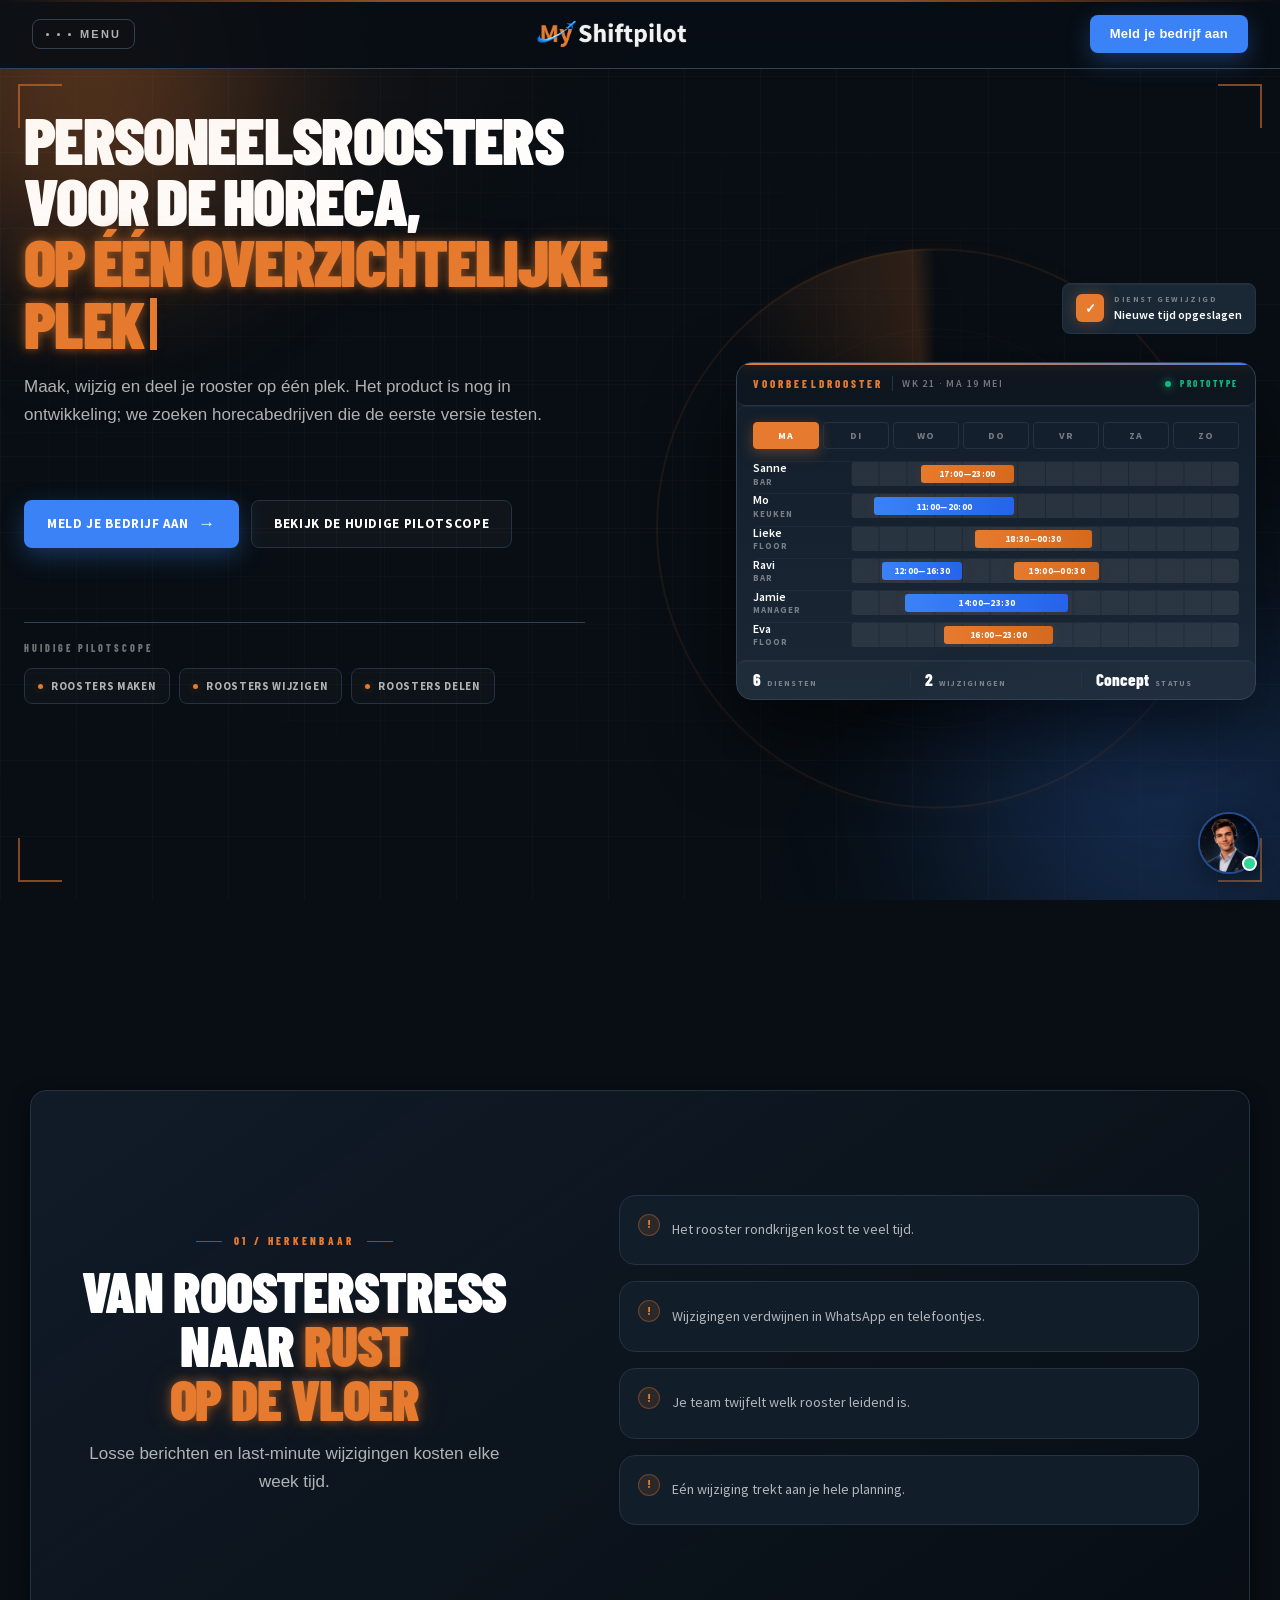
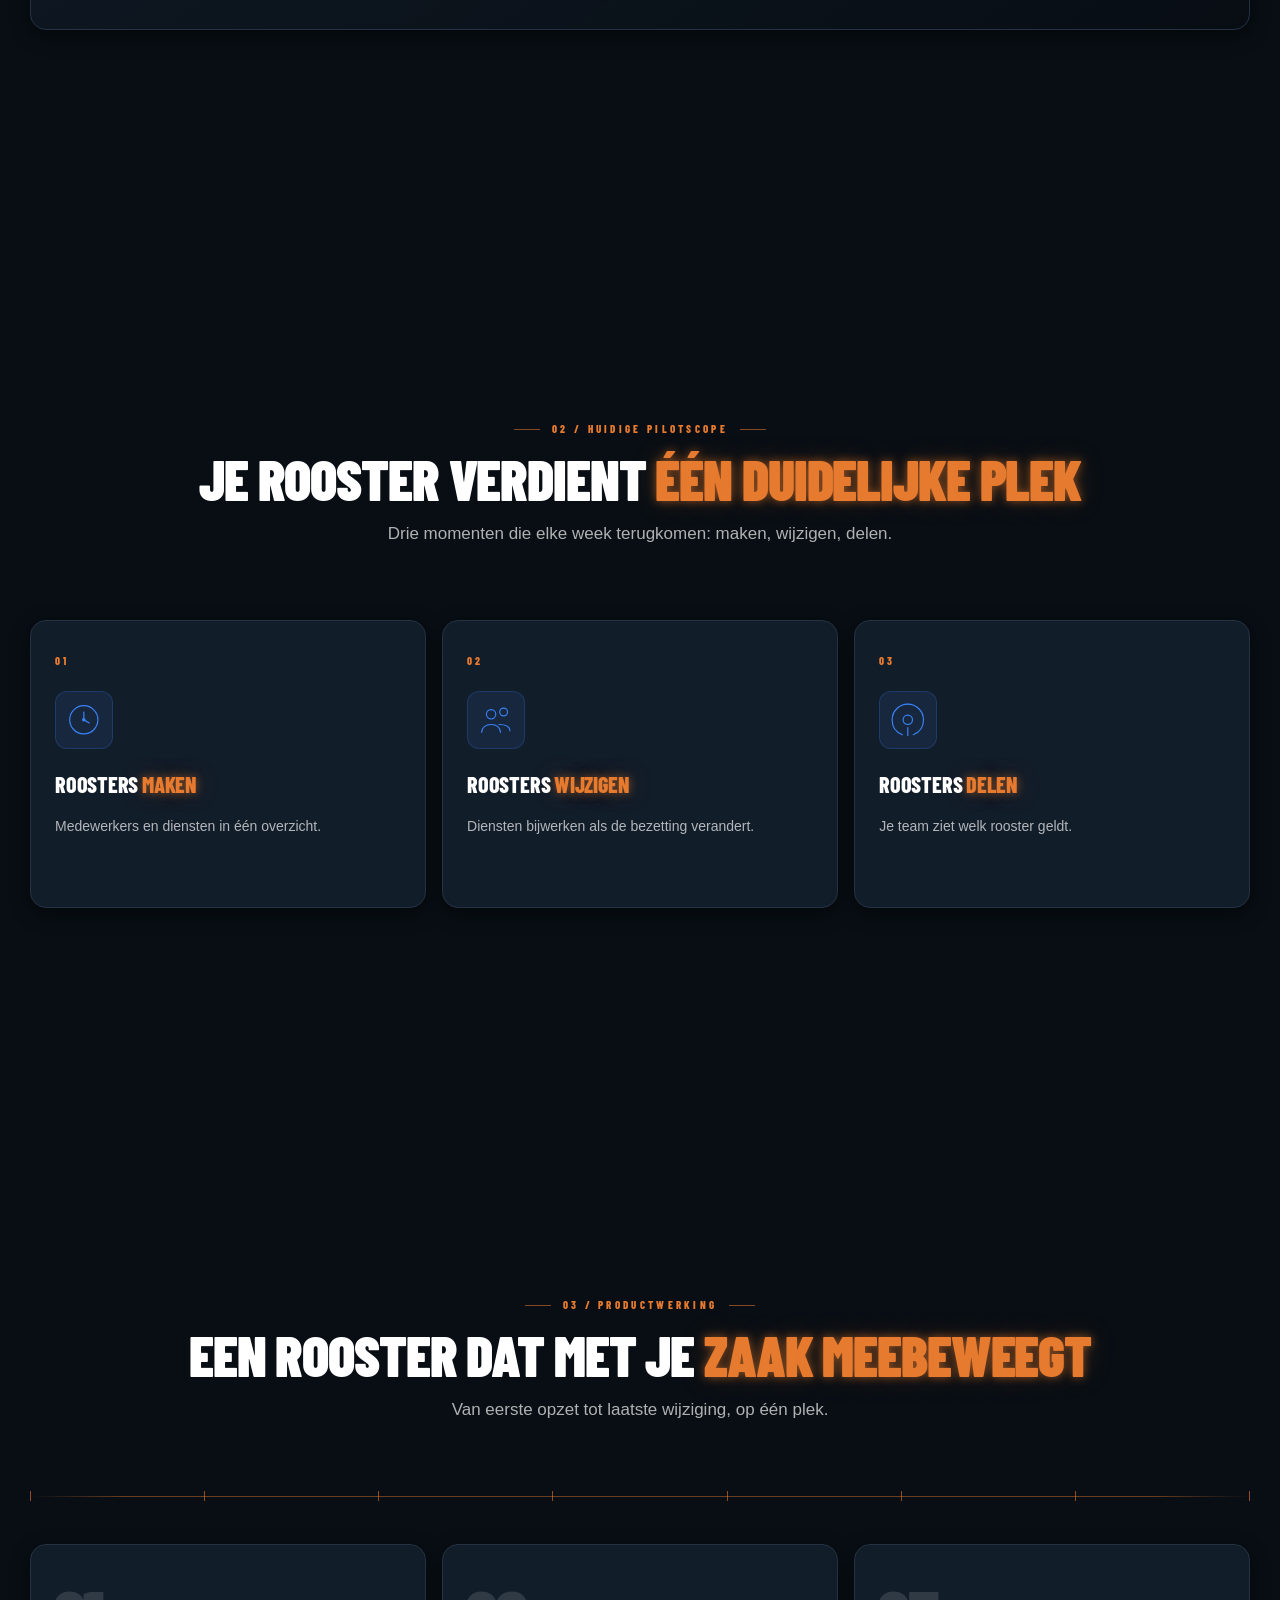
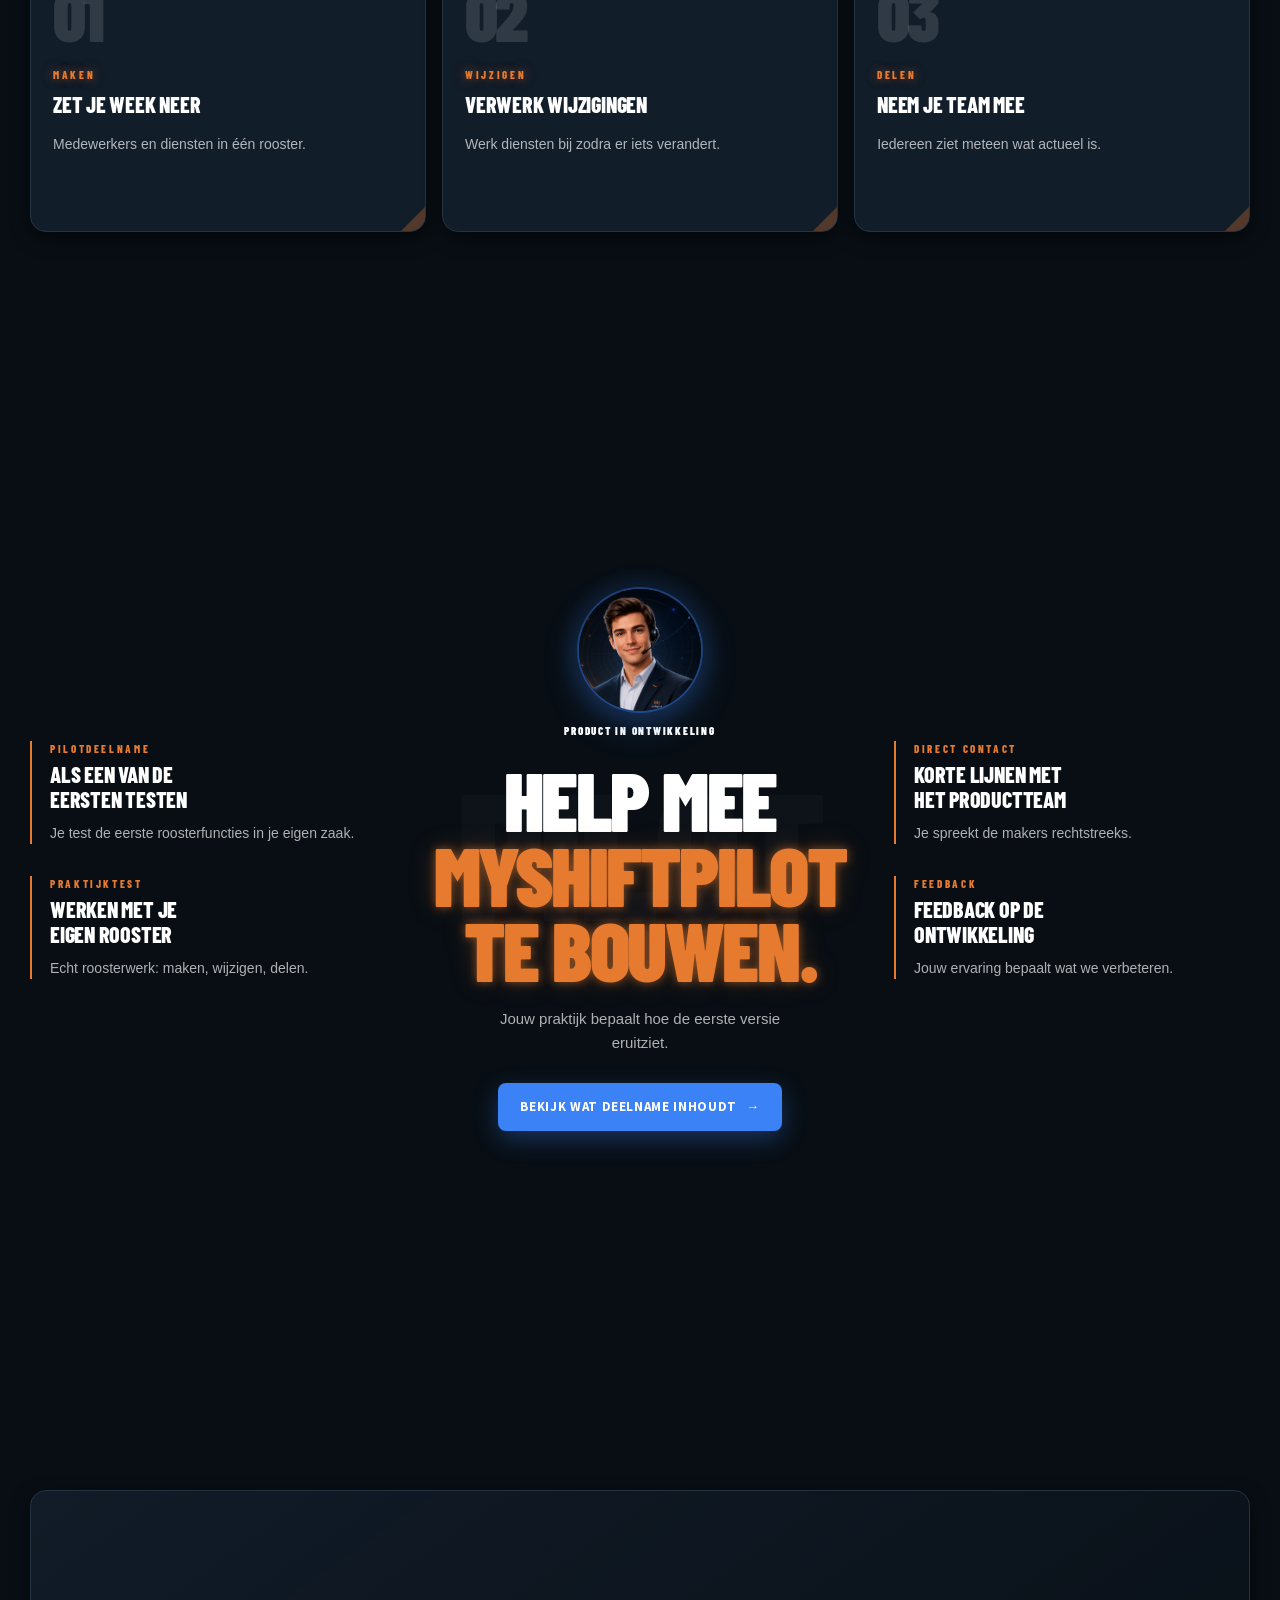
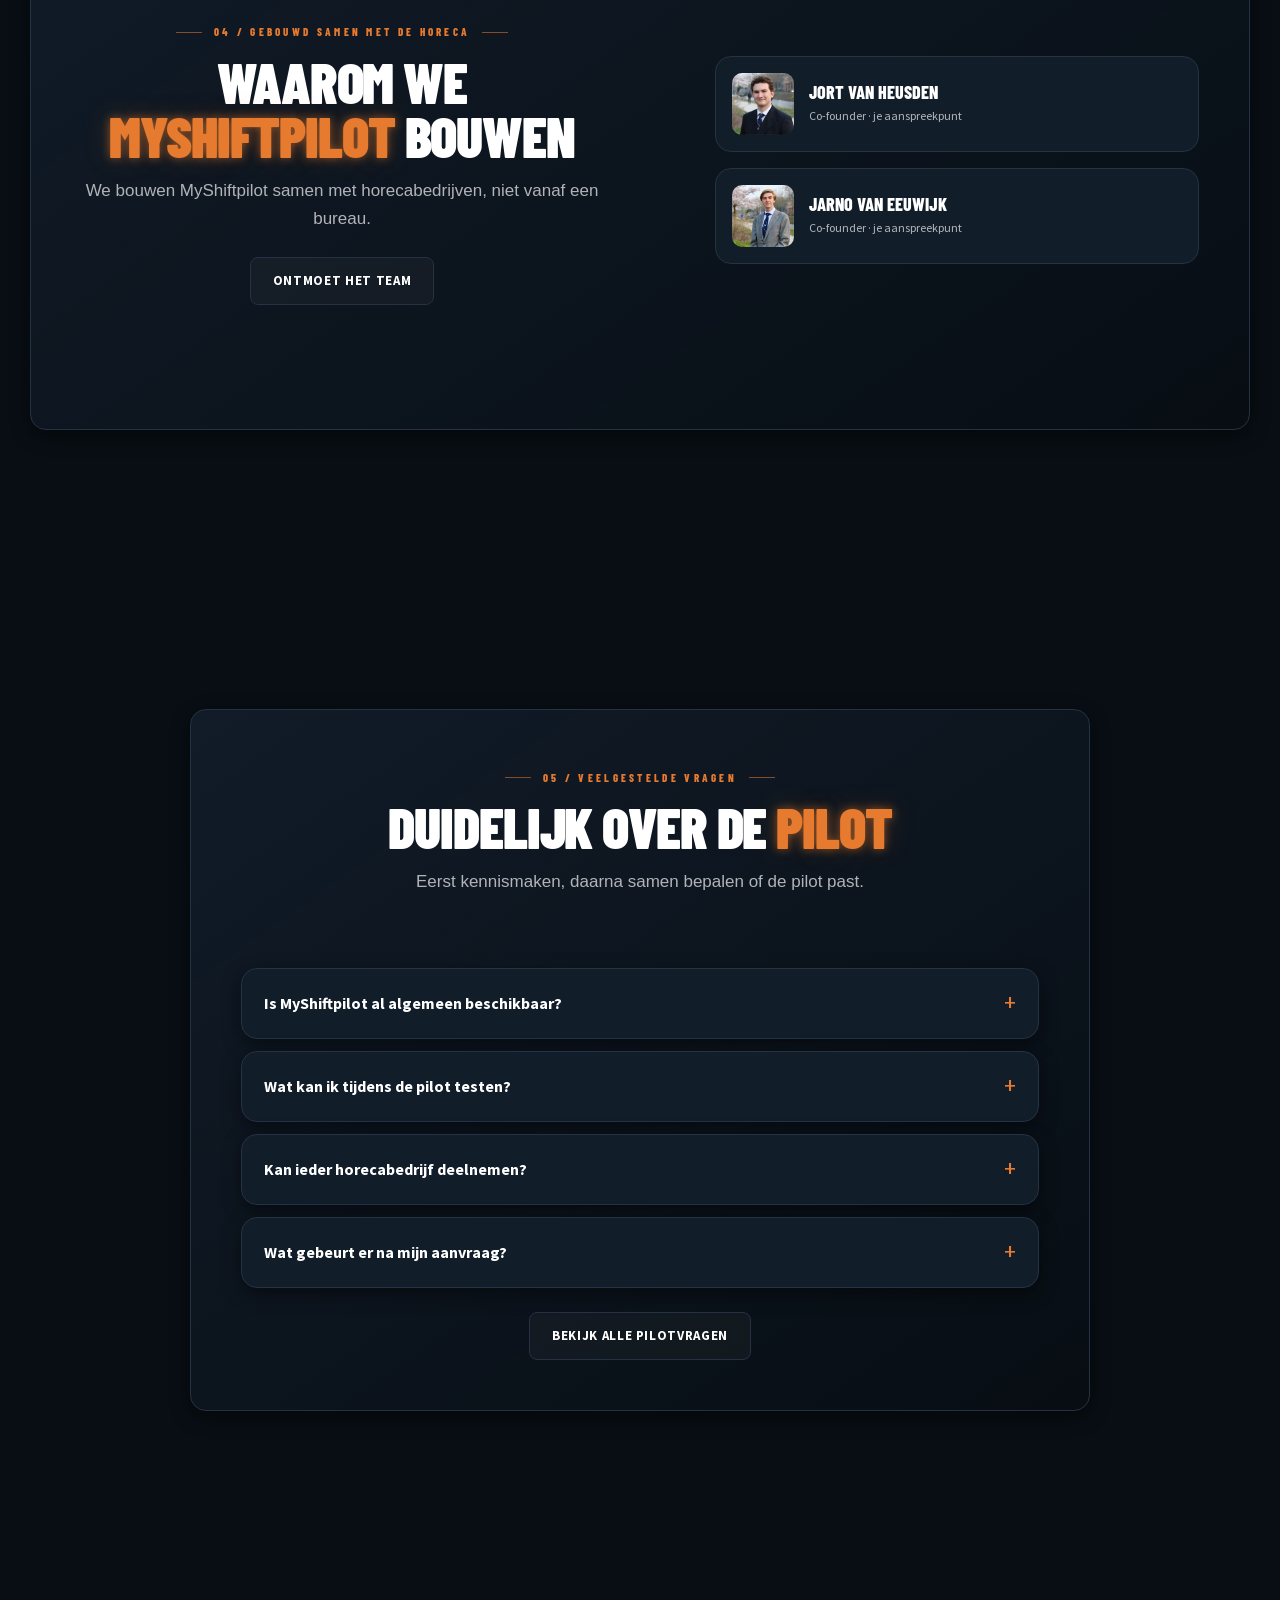
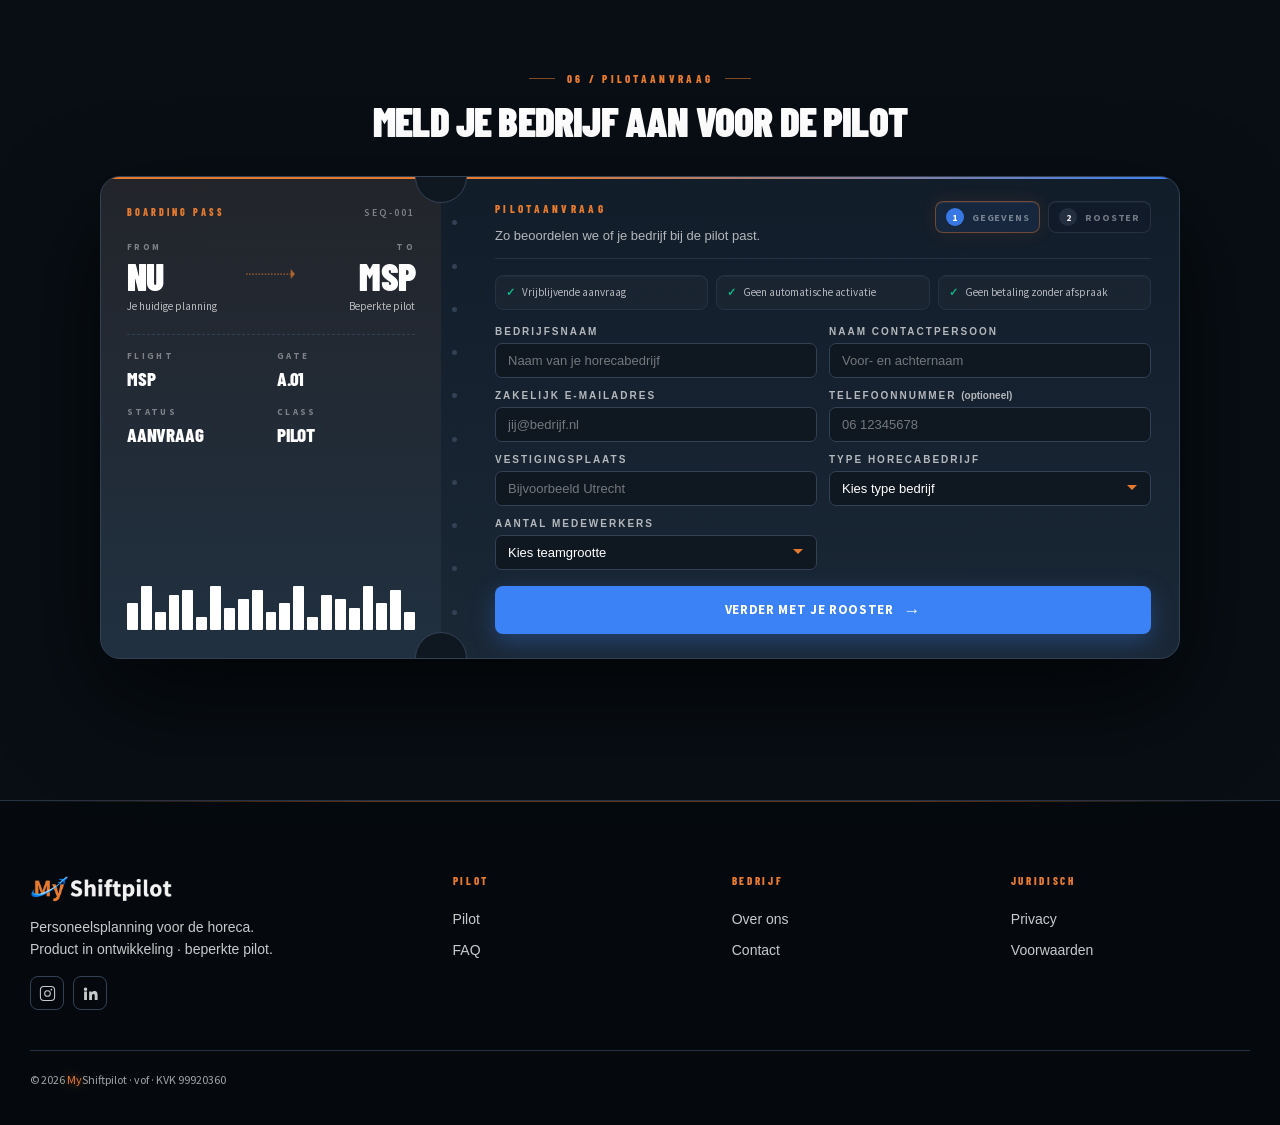
==== index.html @ 41e216a2 "deploy: publish pilot site" ====
<!DOCTYPE html>
<html lang="nl">
<head>
<meta charset="UTF-8">
    <meta http-equiv="Content-Security-Policy" content="default-src 'self'; base-uri 'self'; object-src 'none'; script-src 'self' 'sha256-vQK4TBlIiwWmI4G4rD84yVUTGEj2ado/eQeEAlhP55A='; script-src-attr 'unsafe-hashes'; style-src 'self' 'unsafe-inline'; img-src 'self' data:; font-src 'self'; connect-src 'self' https://api.myshiftpilot.nl https://api.pdok.nl; form-action 'self'">
    <meta name="myshiftpilot-api-base" content="https://api.myshiftpilot.nl">
<meta name="viewport" content="width=device-width,initial-scale=1">
<meta name="theme-color" content="#080E14">
<title>MyShiftpilot — Personeelsroosters voor de horeca</title>
<meta name="description" content="MyShiftpilot helpt horecabedrijven om personeelsroosters te maken, wijzigen en delen. Het product is in ontwikkeling. We zoeken een beperkt aantal horecabedrijven voor de pilot.">
<style>
/* ============================================================
   MYSHIFTPILOT HANGAR — Responsive Motorsport Edition
   ============================================================ */

/* ── SYSTEM FONTS (volledig offline) ─────────────────────────
   iOS/macOS : SF Pro Display / SF Pro Text
   Android   : Roboto Condensed / Roboto
   Windows   : Impact (condensed) / Segoe UI
   ──────────────────────────────────────────────────────────── */

/* Condensed display font — grote titels */
.hero-title,
.sec-title,
.sec-num,
.step-num,
.step-tag,
.step-title,
.f-title,
.f-metric,
.ph-tag,
.ph-status,
.pf-num,
.df-item-tag,
.df-item-title,
.df-main-tag,
.df-headline,
.df-cta,
.stub-tag,
.rt-code,
.sg-val,
.tf-tag,
.tso-title,
.tso-flight,
.ftr-logo,
.ftr-h,
.brand-logo,
.cs-val {
  font-family: 'Barlow Condensed', 'Arial Narrow', 'Impact', ui-sans-serif, system-ui, sans-serif;
}

/* Body / UI font */
body,
.hero-sub, .sec-lead, .f-desc, .step-desc,
.df-item-desc, .df-sub, .tf-mini, .tf-fineprint,
.field > span, .field input, .field select,
.np-link, .ftr-tag, .ftr-col a,
.tk-item, .menu, .login-btn, .cta {
  font-family: -apple-system, BlinkMacSystemFont, 'Segoe UI', Roboto, Helvetica, Arial, sans-serif;
}


*,*::before,*::after{margin:0;padding:0;box-sizing:border-box}

:root{
  --navy:#0F1720; --navy2:#121D2A; --navy3:#1A2735; --deep:#080E14;
  --or:#E67A2E; --orh:#D56A1E; --org:rgba(230,122,46,.35); --ors:rgba(230,122,46,.12);
  --bl:#3B82F6; --blg:rgba(59,130,246,.32); --bls:rgba(59,130,246,.10);
  --gr:#10B981;
  --w:#fff; --wd:rgba(255,255,255,.65); --wf:rgba(255,255,255,.38); --wg:rgba(255,255,255,.13);
  --ln:rgba(255,255,255,.07); --ls:rgba(255,255,255,.14);
  --e:cubic-bezier(.25,.1,.25,1); --eo:cubic-bezier(.16,1,.3,1);
}

html{scroll-behavior:smooth}
body{
  font-family:-apple-system,BlinkMacSystemFont,'Segoe UI',Roboto,Helvetica,Arial,sans-serif;
  background:var(--navy); color:var(--w);
  line-height:1.5; overflow-x:hidden;
  -webkit-font-smoothing:antialiased;
}
body::before{
  content:'';position:fixed;inset:0;pointer-events:none;z-index:0;
  background-image:linear-gradient(rgba(255,255,255,.022) 1px,transparent 1px),linear-gradient(90deg,rgba(255,255,255,.022) 1px,transparent 1px);
  background-size:80px 80px;
}
body::after{
  content:'';position:fixed;inset:0;pointer-events:none;z-index:0;
  background:radial-gradient(900px 600px at 5% 0%,rgba(230,122,46,.09),transparent 65%),
             radial-gradient(700px 500px at 95% 100%,rgba(59,130,246,.07),transparent 65%);
}
a{color:inherit;text-decoration:none}
button{font-family:inherit;border:0;background:none;color:inherit;cursor:pointer}
img{max-width:100%;display:block}
input,select,textarea{font-family:inherit;color:inherit}
.brand-my,.hl-orange,.f-title em,.df-headline span,.step-tag{text-shadow:0 0 10px rgba(230,122,46,.55),0 0 28px rgba(230,122,46,.22)}
.brand-my{color:var(--or)}
.skip-link{position:fixed;top:10px;left:50%;z-index:1000;padding:10px 16px;border-radius:7px;background:#fff;color:var(--deep);font-size:14px;font-weight:800;transform:translate(-50%,-160%);transition:transform .2s var(--e)}
.skip-link:focus{transform:translate(-50%,0)}
a:focus-visible,button:focus-visible,input:focus-visible,select:focus-visible,textarea:focus-visible{outline:3px solid #fff;outline-offset:3px}

/* ── SCROLL PROGRESS ─────────────────────── */
#scroll-progress{
  position:fixed;top:0;left:0;height:2px;width:0%;
  background:linear-gradient(90deg,var(--or),var(--bl));
  z-index:200;box-shadow:0 0 8px var(--org);
}

/* ── HEADER ──────────────────────────────── */
.hdr{
  position:fixed;top:0;left:0;right:0;z-index:100;
  background:rgba(8,14,20,.9);
  backdrop-filter:blur(18px);-webkit-backdrop-filter:blur(18px);
  border-bottom:1px solid var(--ls);
  animation:hdr-in .7s var(--eo) .05s both;
}
.hdr::before{
  content:'';position:absolute;top:0;left:0;right:0;height:2px;
  background:linear-gradient(90deg,transparent,var(--or) 30%,var(--or) 70%,transparent);
  opacity:.6;
}
@keyframes hdr-in{from{transform:translateY(-100%);opacity:0}to{transform:translateY(0);opacity:1}}

.hdr-inner{
  max-width:none;margin:0;padding:0 32px;
  height:68px;
  display:flex;align-items:center;justify-content:space-between;gap:16px;
}

/* Menu button */
.menu{
  display:inline-flex;align-items:center;gap:8px;
  padding:8px 13px;border:1px solid var(--ls);border-radius:6px;
  font-size:11px;font-weight:700;letter-spacing:.2em;text-transform:uppercase;color:var(--wd);
  transition:all .25s var(--e);flex-shrink:0;
}
.menu:hover{border-color:var(--or);color:var(--or);background:var(--ors)}
.menu-dot{width:3px;height:3px;border-radius:50%;background:currentColor}
.menu-txt{margin-left:1px}

/* Logo */
.brand-logo{flex-shrink:0}
.logo-img{
  height:34px;width:auto;
  transition:transform .3s;display:block;
}
.brand-logo:hover .logo-img{transform:scale(1.04)}

/* Login */
.login-btn{
  display:inline-flex;align-items:center;justify-content:center;
  padding:9px 20px;border-radius:6px;
  background:var(--bl);color:#fff;
  font-size:13px;font-weight:700;letter-spacing:.02em;
  transition:all .25s var(--e);white-space:nowrap;flex-shrink:0;
}
.login-btn:hover{background:var(--or);transform:translateY(-1px);box-shadow:0 8px 24px var(--org)}

/* Nav panel */
.nav-panel{
  position:absolute;top:calc(100% + 6px);left:32px;
  background:var(--navy2);border:1px solid var(--ls);border-radius:12px;
  min-width:240px;padding:6px;
  opacity:0;visibility:hidden;transform:translateY(-10px);
  transition:all .25s var(--e);
  box-shadow:0 28px 64px rgba(0,0,0,.6);
  z-index:10;
}
.nav-panel.open{opacity:1;visibility:visible;transform:translateY(0)}
.np-link{
  display:flex;align-items:center;gap:14px;
  padding:12px 14px;border-radius:8px;
  font-size:14px;font-weight:600;
  transition:all .2s var(--e);
}
.np-link:hover{background:var(--ors);color:var(--or)}
.np-link:focus-visible{background:var(--ors);color:var(--or);outline-color:var(--or);outline-offset:-2px}
.np-num{font-size:10px;font-weight:700;letter-spacing:.22em;color:var(--wf);min-width:20px}
.np-link:hover .np-num{color:var(--or)}
.nav-panel.open .np-link{animation:slide-in .3s var(--eo) both}
.nav-panel.open .np-link:nth-child(1){animation-delay:.03s}
.nav-panel.open .np-link:nth-child(2){animation-delay:.08s}
.nav-panel.open .np-link:nth-child(3){animation-delay:.13s}
.nav-panel.open .np-link:nth-child(4){animation-delay:.18s}
.nav-panel.open .np-link:nth-child(5){animation-delay:.23s}
.nav-panel.open .np-link:nth-child(6){animation-delay:.28s}
.nav-panel.open .np-link:nth-child(7){animation-delay:.33s}
.nav-panel.open .np-link:nth-child(8){animation-delay:.38s}
.nav-panel.open .np-link:nth-child(9){animation-delay:.43s}
@keyframes slide-in{from{opacity:0;transform:translateX(-12px)}to{opacity:1;transform:translateX(0)}}

/* ── HERO ─────────────────────────────────── */
.hero{
  position:relative;
  min-height:100svh;
  padding:84px 24px 0;
  display:flex;flex-direction:column;
  overflow:hidden;z-index:1;
  background:var(--deep);
  --radar-shift-y:-36%;
}
.hero:not(.pilot-hero){padding-bottom:100px}
/* Zie pilot.html: de lichtere rechterhelft is weg; de hero staat op dezelfde vlakke bodem. */
.grid-bg{
  position:absolute;inset:0;z-index:0;pointer-events:none;
  background-image:linear-gradient(rgba(230,122,46,.04) 1px,transparent 1px),linear-gradient(90deg,rgba(230,122,46,.04) 1px,transparent 1px);
  background-size:48px 48px;
  mask-image:radial-gradient(ellipse at 40% 50%,#000 20%,transparent 75%);
  -webkit-mask-image:radial-gradient(ellipse at 40% 50%,#000 20%,transparent 75%);
  animation:grid-drift 20s linear infinite;
}
@keyframes grid-drift{from{background-position:0 0}to{background-position:48px 48px}}
.orb{position:absolute;border-radius:50%;filter:blur(64px);pointer-events:none;z-index:0}
.orb-1{width:500px;height:500px;background:radial-gradient(circle,rgba(230,122,46,.38),transparent 70%);top:-160px;left:-160px;animation:float 14s ease-in-out infinite}
.orb-2{width:600px;height:600px;background:radial-gradient(circle,rgba(59,130,246,.26),transparent 70%);bottom:-180px;right:-180px;animation:float 18s ease-in-out infinite reverse}
@keyframes float{0%,100%{transform:translate(0,0)}50%{transform:translate(40px,-30px)}}
.radar{position:absolute;width:560px;height:560px;right:clamp(32px,5vw,96px);top:clamp(440px,50%,520px);transform:translateY(calc(var(--radar-shift-y) + var(--radar-parallax, 0px)));pointer-events:none;z-index:1;opacity:.38;filter:drop-shadow(0 0 36px rgba(230,122,46,.10))}
.radar-ring{position:absolute;inset:0;border:1px solid rgba(230,122,46,.12);border-radius:50%}
.radar-ring.r0{inset:0;border-width:2px;border-color:rgba(230,122,46,.25);box-shadow:0 0 18px rgba(230,122,46,.10);border-radius:50%}
.radar-ring.r1{inset:80px}.radar-ring.r2{inset:170px}.radar-ring.r3{inset:260px}
.radar-sweep{position:absolute;inset:0;border-radius:50%;background:conic-gradient(from 0deg,transparent 0deg,transparent 310deg,rgba(230,122,46,.45) 355deg,transparent 360deg);animation:sweep 5.5s linear infinite}
@keyframes sweep{from{transform:rotate(0)}to{transform:rotate(360deg)}}
.bracket{position:absolute;width:44px;height:44px;border:2px solid var(--or);z-index:5;opacity:.55;animation:bracket-draw .9s var(--eo) both}
.bracket.tl{top:84px;left:18px;border-right:0;border-bottom:0;animation-delay:.15s}
.bracket.tr{top:84px;right:18px;border-left:0;border-bottom:0;animation-delay:.25s}
.bracket.bl{bottom:max(18px,calc(100% - 100svh + 18px));left:18px;border-right:0;border-top:0;animation-delay:.35s}
.bracket.br{bottom:max(18px,calc(100% - 100svh + 18px));right:18px;border-left:0;border-top:0;animation-delay:.45s}
@keyframes bracket-draw{from{opacity:0;transform:scale(.6)}to{opacity:.55;transform:scale(1)}}
.bracket::after{content:'';position:absolute;inset:-6px;border:inherit;border-color:var(--or);opacity:0;animation:bracket-ping 4s ease-in-out 2s infinite}
@keyframes bracket-ping{0%,100%{transform:scale(1);opacity:0}50%{transform:scale(1.2);opacity:.25}}

.hero-inner{
  position:relative;z-index:2;
  width:100%;max-width:min(1680px,calc(100vw - 48px));margin:0 auto;
  display:grid;grid-template-columns:minmax(0,900px) minmax(520px,1fr);gap:clamp(48px,4vw,72px);align-items:center;
  padding-bottom:8px;
}
.hero-left{min-width:0}
@media(min-width:1241px){
  .hero-inner{
    grid-template-columns:minmax(0,1fr) minmax(460px,620px);
    grid-template-areas:
      "eyebrow eyebrow"
      "title title"
      "copy preview"
      "actions preview"
      "stats preview";
    gap:0 clamp(48px,4vw,72px);
    align-items:start;
  }
  .hero-left{display:contents}
  .hero .eyebrow{grid-area:eyebrow}
  .hero-title{grid-area:title;text-align:left;margin-bottom:20px}
  .hero-sub{grid-area:copy;margin-left:0}
  .hero-actions{grid-area:actions;margin-left:0}
  .hero-stats{grid-area:stats;margin-left:0;max-width:820px}
  .hero-title,.hero-sub,.hero-actions,.hero-stats{transform:translateY(24px)}
  /* Kolom hugt het paneel, zodat de zwevende kaarten op de hoeken blijven hangen
     in plaats van over de roosterrijen te vallen. */
  .hero-right{grid-area:preview;align-self:start;min-height:0;width:100%;max-width:520px;justify-self:end;transform:translateY(-8px)}
}

/* Hero left */
.hero-title{
  font-family:'Barlow Condensed','Arial Narrow','Impact',ui-sans-serif,system-ui,sans-serif;
  font-size:clamp(46px,4.7vw,84px);
  font-weight:900;line-height:.94;letter-spacing:-.02em;text-transform:uppercase;
  margin-bottom:20px;
  word-spacing:-.05em;
  overflow-wrap:normal;
  word-break:normal;
}
body.msp-marketing .hero-title{
  overflow-wrap:normal;
  word-break:normal;
}
.hero-title-line{display:inline-block;white-space:nowrap}
.hl-orange{color:var(--or);display:inline-block}
.cursor{display:none}
/* Use a hard on/off keyframe so the cursor behaves like a text-editor caret (no half-opacity step) */
@keyframes blink{0%,49%{opacity:1}50%,100%{opacity:0}}
.hero-sub{font-size:clamp(15px,1.4vw,18px);color:var(--wd);max-width:480px;line-height:1.65;margin-bottom:22px}
.hero-actions{display:flex;gap:12px;margin-bottom:26px;flex-wrap:wrap}

.cta{
  display:inline-flex;align-items:center;gap:10px;
  padding:14px 24px;border-radius:8px;
  font-size:14px;font-weight:700;letter-spacing:.04em;text-transform:uppercase;
  transition:all .28s var(--e);position:relative;overflow:hidden;
}
.cta.primary{background:var(--bl);color:#fff;box-shadow:0 8px 24px var(--blg);border:1px solid transparent}
.cta.primary::after{content:'';position:absolute;top:0;left:-120%;width:60%;height:100%;background:linear-gradient(90deg,transparent,rgba(255,255,255,.22),transparent);transform:skewX(-18deg);transition:left .5s var(--eo)}
.cta.primary:hover{background:var(--orh);transform:translateY(-1px);box-shadow:0 8px 24px var(--org)}
.cta.primary:hover::after{left:140%}
.cta.ghost{border:1px solid var(--ls);color:var(--w);background:transparent}
.cta.ghost:hover{border-color:var(--or);color:var(--or);background:var(--ors);transform:translateY(-1px)}
.cta-arrow{font-size:17px;transition:transform .28s var(--e)}
.cta:hover .cta-arrow{transform:translateX(5px)}

/* Pilotscope-strip: één label + drie chips op één regel, gelijk aan de chips in de
   hero van pilot.html. De oude vier tegels herhaalden hun label en braken over twee regels. */
.hero-stats{display:flex;flex-direction:column;align-items:flex-start;gap:12px;padding-top:18px;border-top:1px solid var(--ls)}
.hero-stats-label{font-family:'Barlow Condensed','Arial Narrow','Impact',ui-sans-serif,system-ui,sans-serif;font-size:10px;font-weight:800;letter-spacing:.3em;text-transform:uppercase;color:var(--wf)}

/* Hero right — cockpit panel */
/* min-height volgt het paneel zelf (~368px); hoger maakte de hero langer dan één scherm,
   waardoor de ticker onder de vouw viel. */
.hero-right{position:relative;display:flex;justify-content:flex-end;align-items:center;min-width:0;min-height:380px}
.panel{
  position:relative;
  background:linear-gradient(180deg,var(--navy2),var(--navy3));
  border:1px solid var(--ls);border-radius:16px;
  width:100%;max-width:520px;
  box-shadow:0 36px 80px rgba(0,0,0,.6),inset 0 1px 0 rgba(255,255,255,.04);
  animation:rise 1s var(--eo) .4s both,panel-breathe 6s ease-in-out 1.5s infinite;
  overflow:hidden;
}
.panel::before{content:'';position:absolute;top:0;left:0;right:0;height:2px;background:linear-gradient(90deg,var(--or),var(--bl));z-index:2}
@keyframes rise{from{opacity:0;transform:translateY(36px)}to{opacity:1;transform:translateY(0)}}
@keyframes panel-breathe{
  0%,100%{box-shadow:0 36px 80px rgba(0,0,0,.6),inset 0 1px 0 rgba(255,255,255,.04),0 0 0 0 rgba(230,122,46,0)}
  50%{box-shadow:0 40px 90px rgba(0,0,0,.65),inset 0 1px 0 rgba(255,255,255,.04),0 0 40px 2px rgba(230,122,46,.08)}
}
.scan-line{position:absolute;inset:0;z-index:3;pointer-events:none;overflow:hidden;border-radius:inherit}
.scan-line::after{content:'';position:absolute;left:0;width:100%;height:2px;background:linear-gradient(90deg,transparent,rgba(230,122,46,.5),transparent);animation:scandown 3.5s linear infinite;box-shadow:0 0 12px rgba(230,122,46,.4)}
@keyframes scandown{0%{top:-2px;opacity:0}5%{opacity:1}95%{opacity:1}100%{top:100%;opacity:0}}
.panel-head{display:flex;justify-content:space-between;align-items:center;padding:13px 16px;border-bottom:1px solid var(--ln);background:rgba(0,0,0,.25)}
.ph-left,.ph-right{display:flex;align-items:center;gap:9px}
.ph-tag{font-family:'Barlow Condensed','Arial Narrow','Impact',ui-sans-serif,system-ui,sans-serif;font-size:11px;font-weight:800;letter-spacing:.28em;color:var(--or);text-transform:uppercase}
.ph-meta{font-size:10px;font-weight:600;letter-spacing:.14em;color:var(--wf);padding-left:9px;border-left:1px solid var(--ln)}
.ph-pip{width:6px;height:6px;border-radius:50%;background:var(--gr);box-shadow:0 0 8px var(--gr);animation:pulse 1.6s infinite}
@keyframes pulse{0%,100%{opacity:1}50%{opacity:.4}}
.ph-status{font-size:9px;font-weight:700;letter-spacing:.28em;color:var(--gr)}
.panel-body{padding:16px}
.day-strip{display:grid;grid-template-columns:repeat(7,1fr);gap:4px;margin-bottom:12px}
.dx{padding:5px 0;text-align:center;font-size:10px;font-weight:700;letter-spacing:.1em;border:1px solid var(--ln);border-radius:4px;color:var(--wf)}
.dx.active{background:var(--or);color:#fff;border-color:var(--or);box-shadow:0 4px 14px var(--org)}
.rows{display:flex;flex-direction:column;gap:6px;margin-bottom:12px}
.row{display:grid;grid-template-columns:88px 1fr;gap:10px;align-items:center}
.r-name{font-weight:600;color:var(--w);font-size:12px;line-height:1.2}
.r-role{display:block;font-size:9px;font-weight:700;letter-spacing:.12em;color:var(--wf);text-transform:uppercase;margin-top:1px}
.r-bar{position:relative;height:24px;background:rgba(255,255,255,.03);border-radius:4px;overflow:hidden}
.r-bar::before{content:'';position:absolute;inset:0;background-image:linear-gradient(90deg,transparent 0%,transparent calc(100%/14 - 1px),rgba(255,255,255,.05) calc(100%/14 - 1px),rgba(255,255,255,.05) calc(100%/14));background-size:calc(100%/14) 100%}
/* min-width: korte diensten zijn smaller dan hun tijdslabel; zonder deze ondergrens
   kapt het label af (bv. 12:00—16:30 op 18% breedte). */
.block{position:absolute;top:3px;bottom:3px;border-radius:3px;padding:0 6px;display:flex;align-items:center;justify-content:center;min-width:80px;font-size:9px;font-weight:700;letter-spacing:.04em;color:#fff;white-space:nowrap;overflow:hidden}
.bt-short{display:none}
.block.o{background:linear-gradient(90deg,var(--or),var(--orh));animation:block-glow-o 3s ease-in-out infinite}
.block.b{background:linear-gradient(90deg,var(--bl),#2563eb);animation:block-glow-b 3.5s ease-in-out infinite}
@keyframes block-glow-o{0%,100%{box-shadow:0 0 12px var(--org)}50%{box-shadow:0 0 22px rgba(230,122,46,.55)}}
@keyframes block-glow-b{0%,100%{box-shadow:0 0 12px var(--blg)}50%{box-shadow:0 0 22px rgba(59,130,246,.5)}}
.rows .row{opacity:0;transform:translateX(20px);animation:row-in .5s var(--eo) both}
.rows .row:nth-child(1){animation-delay:.6s}.rows .row:nth-child(2){animation-delay:.72s}
.rows .row:nth-child(3){animation-delay:.84s}.rows .row:nth-child(4){animation-delay:.96s}
.rows .row:nth-child(5){animation-delay:1.08s}.rows .row:nth-child(6){animation-delay:1.2s}
@keyframes row-in{from{opacity:0;transform:translateX(20px)}to{opacity:1;transform:translateX(0)}}
.panel-foot{display:flex;align-items:center;gap:0;margin:10px -16px -16px;padding:10px 16px;border-top:1px solid var(--ln);background:rgba(255,255,255,.025);border-radius:0 0 15px 15px}
.pf-item{display:flex;align-items:baseline;gap:6px;flex:1;white-space:nowrap}
.pf-num{font-family:'Barlow Condensed','Arial Narrow','Impact',ui-sans-serif,system-ui,sans-serif;font-size:17px;font-weight:800;line-height:1}
.pf-lab{font-size:8px;font-weight:700;letter-spacing:.14em;color:var(--wf);text-transform:uppercase}
.pf-divider{width:1px;height:18px;margin:0 14px;background:var(--ln)}

/* Floating cards */
/* Eén statusmelding, strak boven de rechterbovenhoek van het paneel. */
.fcard{position:absolute;display:flex;align-items:center;gap:10px;background:var(--navy3);border:1px solid var(--ls);padding:9px 13px;border-radius:10px;font-size:11px;white-space:nowrap;box-shadow:0 16px 40px rgba(0,0,0,.55)}
.fc-1{top:-58px;right:0;animation:rise 1s var(--eo) .8s both,fcard-float 6s ease-in-out 2s infinite}
@keyframes fcard-float{0%,100%{transform:translateY(0)}50%{transform:translateY(-9px)}}
.fc-icon{width:28px;height:28px;border-radius:6px;background:var(--or);color:#fff;display:grid;place-items:center;font-weight:700;font-size:13px;box-shadow:0 0 16px var(--org)}
.fc-icon.b{background:var(--bl);box-shadow:0 0 16px var(--blg)}
.fc-tag{font-size:8px;font-weight:700;letter-spacing:.2em;color:var(--wf);text-transform:uppercase;margin-bottom:1px}
.fc-txt{font-size:12px;font-weight:600}

/* Reveal */
.reveal{opacity:0;transform:translateY(24px);transition:opacity .8s var(--eo),transform .8s var(--eo);transition-delay:var(--d,0s)}
.reveal.in{opacity:1;transform:translateY(0)}

/* ── SECTION HEAD ─────────────────────────── */
section{position:relative;z-index:1}
/* Schermvullende blokken: elk hoofdblok vult minimaal één viewport en centreert zijn inhoud;
   de 92px padding-top houdt de vaste header vrij zodat ankersprongen het blok exact vullen. */
.problem-section,.features,.how,.dark-feature,.about-brief,.home-faq,.demo{min-height:100svh;display:flex;flex-direction:column;justify-content:center}
.sec-head,.problem-inner,.about-brief-inner,.home-faq-inner,.f-grid,.dark-feature-inner,.runway,.ticket{width:100%}
.sec-head{max-width:760px;margin:0 auto 56px;text-align:center;padding:0 24px}
.features>.sec-head,.how>.sec-head,.demo>.sec-head,.home-faq .sec-head{padding-inline:0}
.sec-num{font-family:'Barlow Condensed','Arial Narrow','Impact',ui-sans-serif,system-ui,sans-serif;font-size:11px;font-weight:800;letter-spacing:.36em;color:var(--or);text-transform:uppercase;margin-bottom:14px;display:inline-flex;align-items:center;gap:12px}
.sec-num::before,.sec-num::after{content:'';width:32px;height:1px;background:var(--or);opacity:.5}
.sec-title{font-family:'Barlow Condensed','Arial Narrow','Impact',ui-sans-serif,system-ui,sans-serif;font-size:clamp(36px,5.5vw,68px);font-weight:900;letter-spacing:-.02em;line-height:1;text-transform:uppercase;margin-bottom:14px;text-wrap:balance}
.sec-title .word{display:inline-block;opacity:0;transform:translateY(24px);transition:opacity .6s var(--eo),transform .6s var(--eo)}
.sec-head.in .word{opacity:1;transform:translateY(0)}
.sec-lead{font-size:16px;color:var(--wd);line-height:1.6;max-width:540px;margin:0 auto}

/* ── FEATURES ─────────────────────────────── */
.problem-section{padding:92px 24px 44px}
.problem-inner{max-width:1120px;margin:0 auto;display:grid;grid-template-columns:minmax(0,.9fr) minmax(360px,1.1fr);gap:64px;align-items:center;padding:clamp(28px,4vw,52px);border:1px solid var(--ln);border-radius:24px;background:linear-gradient(145deg,rgba(18,29,42,.92),rgba(8,14,20,.72));box-shadow:0 28px 72px rgba(0,0,0,.2)}
.problem-section .sec-head{margin:0;padding:0;text-align:left}
.problem-section .sec-lead{margin:0;max-width:560px}
.problem-list{display:grid;gap:12px;list-style:none}
.problem-list li{position:relative;padding:18px 20px 18px 52px;border:1px solid var(--ln);border-radius:14px;background:linear-gradient(145deg,var(--navy2),rgba(26,39,53,.72));color:var(--wd);font-size:14px;line-height:1.55}
.problem-list li::before{content:'!';position:absolute;left:18px;top:18px;width:22px;height:22px;display:grid;place-items:center;border-radius:50%;background:var(--ors);border:1px solid rgba(230,122,46,.35);color:var(--or);font-size:12px;font-weight:900}
.about-brief{padding:92px 24px 44px}
.about-brief-inner{max-width:1120px;margin:0 auto;display:grid;grid-template-columns:minmax(0,1fr) minmax(320px,.85fr);gap:64px;align-items:center;padding:clamp(28px,4vw,52px);border:1px solid var(--ln);border-radius:24px;background:linear-gradient(145deg,rgba(18,29,42,.92),rgba(8,14,20,.72));box-shadow:0 28px 72px rgba(0,0,0,.2)}
.about-brief .sec-head{margin:0;padding:0;text-align:left}
.about-brief .sec-lead{margin:0;max-width:560px}
.about-brief .cta{margin-top:24px}
.about-people{display:grid;gap:12px}
.about-person{display:flex;align-items:center;gap:15px;padding:12px;border:1px solid var(--ln);border-radius:14px;background:linear-gradient(145deg,var(--navy2),rgba(26,39,53,.72))}
.about-person img{width:62px;height:62px;flex:0 0 62px;border-radius:10px;object-fit:cover;object-position:center top}
.about-person strong{display:block;font-family:'Barlow Condensed','Arial Narrow','Impact',ui-sans-serif,system-ui,sans-serif;font-size:18px;line-height:1.1;text-transform:uppercase}
.about-person span{display:block;margin-top:4px;color:var(--wd);font-size:12px}
.features{padding:92px 24px 44px}
.f-grid{max-width:1080px;margin:0 auto;display:grid;grid-template-columns:repeat(3,1fr);gap:16px;align-items:stretch}
.f-card{
  position:relative;background:var(--navy2);border:1px solid var(--ln);border-radius:16px;
  min-height:0;padding:26px 24px 28px;overflow:hidden;display:flex;flex-direction:column;align-items:flex-start;
  opacity:0;transform:translateY(36px) scale(.97);
  transition:opacity .7s var(--eo),transform .7s var(--eo),border-color .4s var(--e),box-shadow .4s var(--e);
  transition-delay:var(--d,0s);
}
.f-card.in{opacity:1;transform:translateY(0) scale(1)}
.f-card::before{content:'';position:absolute;inset:0;background:radial-gradient(200px circle at var(--gx,50%) var(--gy,50%),rgba(230,122,46,.20),transparent 70%);opacity:0;transition:opacity .4s var(--e);pointer-events:none}
.f-card::after{content:'';position:absolute;top:0;left:0;right:0;height:2px;background:linear-gradient(90deg,var(--or),var(--bl));opacity:0;transition:opacity .4s var(--e)}
.f-card:hover{transform:translateY(-8px) scale(1)!important;border-color:rgba(230,122,46,.4);box-shadow:0 28px 64px rgba(0,0,0,.4)}
.f-card:hover::before,.f-card:hover::after{opacity:1}
.f-card:hover .f-glyph{color:var(--or);border-color:rgba(230,122,46,.32);background:var(--ors);transform:scale(1.06)}
.problem-inner,.about-brief-inner,.home-faq-inner{position:relative;overflow:hidden;transition:border-color .4s var(--e)}
.step::before,.problem-inner::before,.about-brief-inner::before,.home-faq-inner::before{content:'';position:absolute;inset:0;background:radial-gradient(200px circle at var(--gx,50%) var(--gy,50%),rgba(230,122,46,.20),transparent 70%);opacity:0;transition:opacity .4s var(--e);pointer-events:none}
.problem-inner:hover,.about-brief-inner:hover,.home-faq-inner:hover{border-color:rgba(230,122,46,.4)}
.step:hover::before,.problem-inner:hover::before,.about-brief-inner:hover::before,.home-faq-inner:hover::before{opacity:1}
/* Kaartopbouw: nummer, pictogram, titel, één regel uitleg. De oude voettekst herhaalde
   alleen de titel en de pijl suggereerde een link die er niet is. */
/* Statisch gepositioneerd: de cursorglow zet position:relative op alle kaartkinderen,
   waardoor een absolute plaatsing hier stilletjes zou verschuiven. */
.f-num{font-family:'Barlow Condensed','Arial Narrow','Impact',ui-sans-serif,system-ui,sans-serif;font-size:11px;font-weight:800;letter-spacing:.26em;color:var(--wf)}
.f-glyph{width:44px;height:44px;padding:9px;border-radius:12px;border:1px solid rgba(59,130,246,.22);background:rgba(59,130,246,.1);color:var(--bl);margin:16px 0 18px;transition:transform .4s var(--e),color .4s var(--e),border-color .4s var(--e),background .4s var(--e)}
.f-glyph svg{width:100%;height:100%}
.f-title{font-family:'Barlow Condensed','Arial Narrow','Impact',ui-sans-serif,system-ui,sans-serif;font-size:22px;font-weight:800;letter-spacing:-.01em;line-height:1.15;text-transform:uppercase;margin:0 0 8px}
.f-title em{font-style:normal;color:var(--or)}
.f-desc{font-size:14px;color:var(--wd);line-height:1.6;margin:0;min-height:0}

/* ── DARK FEATURE ─────────────────────────── */
.dark-feature{position:relative;background:var(--deep);padding:92px 24px 44px;overflow:hidden;z-index:1}
.df-bg-text{position:absolute;font-family:'Barlow Condensed','Arial Narrow','Impact',ui-sans-serif,system-ui,sans-serif;font-size:clamp(90px,14vw,195px);font-weight:900;letter-spacing:-.02em;color:rgba(255,255,255,.025);top:50%;left:50%;transform:translate(-50%,-50%);white-space:nowrap;pointer-events:none;line-height:1;will-change:transform;z-index:0}
.dark-feature-inner{position:relative;z-index:2;max-width:1320px;margin:0 auto;display:grid;grid-template-columns:1fr 1fr 1fr;gap:48px;align-items:center}
.df-left,.df-right{display:flex;flex-direction:column;gap:32px}
.df-item{border-left:2px solid var(--or);padding-left:18px}
.df-left .df-item{opacity:0;transform:translateX(-32px);transition:opacity .7s var(--eo),transform .7s var(--eo);transition-delay:var(--d,0s)}
.df-right .df-item{opacity:0;transform:translateX(32px);transition:opacity .7s var(--eo),transform .7s var(--eo);transition-delay:var(--d,0s)}
.df-item.in{opacity:1;transform:translateX(0)}
.df-item-tag{font-family:'Barlow Condensed','Arial Narrow','Impact',ui-sans-serif,system-ui,sans-serif;font-size:10px;font-weight:800;letter-spacing:.32em;color:var(--or);text-transform:uppercase;margin-bottom:5px}
.df-item-title{font-family:'Barlow Condensed','Arial Narrow','Impact',ui-sans-serif,system-ui,sans-serif;font-size:20px;font-weight:800;text-transform:uppercase;margin-bottom:5px;line-height:1.1}
.df-item-desc{font-size:13px;color:var(--wd);line-height:1.5}
.df-center{text-align:center;opacity:0;transform:translateY(28px) scale(.97);transition:opacity .8s var(--eo),transform .8s var(--eo)}
.df-center.in{opacity:1;transform:translateY(0) scale(1)}
.df-main-tag{font-family:'Barlow Condensed','Arial Narrow','Impact',ui-sans-serif,system-ui,sans-serif;font-size:10px;font-weight:800;letter-spacing:.36em;color:var(--or);text-transform:uppercase;margin-bottom:18px;display:flex;align-items:center;justify-content:center;gap:12px}
.df-main-tag::before,.df-main-tag::after{content:'';width:28px;height:1px;background:var(--or);opacity:.5}
.df-headline{font-family:'Barlow Condensed','Arial Narrow','Impact',ui-sans-serif,system-ui,sans-serif;font-size:clamp(44px,6.5vw,84px);font-weight:900;text-transform:uppercase;line-height:.9;letter-spacing:-.03em;margin-bottom:20px}
.df-headline span{display:block;color:var(--or)}
.df-sub{font-size:15px;color:var(--wd);line-height:1.6;max-width:300px;margin:0 auto 28px}
.df-cta{display:inline-flex;align-items:center;gap:9px;padding:13px 26px;border-radius:6px;background:var(--bl);color:#fff;font-family:'Barlow Condensed','Arial Narrow','Impact',ui-sans-serif,system-ui,sans-serif;font-size:15px;font-weight:800;letter-spacing:.08em;text-transform:uppercase;box-shadow:0 8px 24px var(--blg);transition:all .28s var(--e)}
.df-cta:hover{background:var(--orh);transform:translateY(-1px);box-shadow:0 8px 24px var(--org)}

.pilot-victor-wrap{position:relative;width:122px;height:122px;margin:0 auto 14px}
.pilot-victor-wrap::before{content:'';position:absolute;inset:-24px;border-radius:50%;background:radial-gradient(circle,rgba(59,130,246,.24),rgba(59,130,246,.06) 58%,transparent 70%);animation:pilot-victor-pulse 3.6s ease-in-out infinite;pointer-events:none}
.pilot-victor-avatar{position:relative;width:122px;height:122px;border-radius:50%;object-fit:cover;object-position:center 8%;box-shadow:0 0 0 2px rgba(59,130,246,.35),0 12px 36px rgba(59,130,246,.28)}
.pilot-status-mark{margin-bottom:24px;font-family:'Barlow Condensed','Arial Narrow','Impact',ui-sans-serif,system-ui,sans-serif;font-size:11px;font-weight:900;line-height:1.15;letter-spacing:.16em;text-transform:uppercase;color:var(--w)}
@keyframes pilot-victor-pulse{0%,100%{opacity:.45;transform:scale(1)}50%{opacity:.85;transform:scale(1.1)}}

/* ── HOW IT WORKS ─────────────────────────── */
.how{padding:92px 24px 44px;position:relative}
.runway{max-width:1320px;margin:0 auto;position:relative;padding-top:48px}
.runway-line{position:absolute;left:0;right:0;top:0;height:1px;background:linear-gradient(90deg,transparent,var(--or) 8%,var(--or) 92%,transparent);opacity:.45;transform-origin:left center;transform:scaleX(0);transition:transform 1.2s var(--eo)}
.runway.in .runway-line{transform:scaleX(1)}
.runway-marks{position:absolute;left:0;right:0;top:-5px;display:flex;justify-content:space-between}
.mark{width:1px;height:10px;background:var(--or);opacity:.6}
.steps{display:grid;grid-template-columns:repeat(3,1fr);gap:20px}
.step{position:relative;min-height:252px;background:var(--navy2);border:1px solid var(--ln);border-radius:16px;padding:28px 22px 24px;overflow:hidden;opacity:0;transform:translateY(48px);transition:opacity .7s var(--eo),transform .7s var(--eo),border-color .4s var(--e);transition-delay:var(--d,0s)}
.step.in{opacity:1;transform:translateY(0)}
.step::after{content:'';position:absolute;bottom:0;right:0;width:0;height:0;border-style:solid;border-width:0 0 24px 24px;border-color:transparent transparent var(--or) transparent;opacity:.3;transition:opacity .3s var(--e)}
.step:hover{border-color:rgba(230,122,46,.4)}.step:hover::after{opacity:.7}
.step:hover .step-num{color:var(--or);text-shadow:0 0 28px var(--org)}
.step-num{font-family:'Barlow Condensed','Arial Narrow','Impact',ui-sans-serif,system-ui,sans-serif;font-size:72px;font-weight:900;line-height:1;color:var(--wg);margin-bottom:18px;letter-spacing:-.04em;transition:all .4s var(--e)}
.step-tag{font-family:'Barlow Condensed','Arial Narrow','Impact',ui-sans-serif,system-ui,sans-serif;font-size:10px;font-weight:800;letter-spacing:.36em;color:var(--or);text-transform:uppercase;margin-bottom:8px}
.step-title{font-family:'Barlow Condensed','Arial Narrow','Impact',ui-sans-serif,system-ui,sans-serif;font-size:20px;font-weight:800;letter-spacing:-.01em;text-transform:uppercase;margin-bottom:7px;line-height:1.15}
.step-desc{font-size:13px;color:var(--wd);line-height:1.55}

/* ── FAQ ───────────────────────────────────── */
.home-faq{padding:92px 24px 44px}
.home-faq-inner{max-width:980px;margin:0 auto;padding:clamp(28px,4vw,52px);border:1px solid var(--ln);border-radius:24px;background:linear-gradient(145deg,rgba(18,29,42,.92),rgba(8,14,20,.72));box-shadow:0 28px 72px rgba(0,0,0,.2)}
.home-faq-list{display:grid;gap:10px;margin-top:34px}
.home-faq-list details{border:1px solid var(--ln);border-radius:12px;background:var(--navy2);overflow:hidden}
.home-faq-list summary{position:relative;padding:18px 54px 18px 20px;cursor:pointer;list-style:none;font-size:15px;font-weight:750;color:var(--w)}
.home-faq-list summary::-webkit-details-marker{display:none}
.home-faq-list summary::after{content:'+';position:absolute;right:20px;top:50%;transform:translateY(-50%);color:var(--or);font-size:24px;font-weight:400}
.home-faq-list details[open] summary::after{content:'−'}
.home-faq-list details p{padding:0 20px 20px;color:var(--wd);font-size:14px;line-height:1.65;max-width:760px}
.home-faq-actions{display:flex;justify-content:center;margin-top:24px}

/* ── DEMO / BOARDING PASS ─────────────────── */
.demo{padding:92px 24px 36px}
/* Compacte kop boven het aanmeldformulier zodat kop + ticket samen in één scherm passen. */
.demo>.sec-head{margin-bottom:22px}
.demo .sec-title{font-size:clamp(28px,3.2vw,44px)}
.ticket{
  max-width:1080px;margin:0 auto;
  display:grid;grid-template-columns:340px 26px 1fr;
  background:linear-gradient(180deg,var(--navy2),var(--navy3));
  border:1px solid var(--ls);border-radius:20px;overflow:hidden;
  box-shadow:0 40px 100px rgba(0,0,0,.65);position:relative;
}
.ticket::before{content:'';position:absolute;top:0;left:0;right:0;height:2px;background:linear-gradient(90deg,var(--or) 40%,var(--bl));z-index:2}
.ticket-after-top,.ticket-after-btm{position:absolute;width:52px;height:52px;background:var(--navy);border-radius:50%;left:340px;transform:translateX(-50%);border:1px solid var(--ls);z-index:3}
.ticket-after-top{top:-26px}.ticket-after-btm{bottom:-26px}
.ticket.in{animation:ticket-in .9s var(--eo) both}
@keyframes ticket-in{from{opacity:0;transform:perspective(800px) rotateX(8deg) translateY(40px)}to{opacity:1;transform:perspective(800px) rotateX(0) translateY(0)}}

/* Ticket stub */
.ticket-stub{padding:28px 26px;background:linear-gradient(180deg,rgba(230,122,46,.08),rgba(46,69,89,.3));display:flex;flex-direction:column;gap:20px}
.stub-top{display:flex;justify-content:space-between;align-items:center}
.stub-tag{font-family:'Barlow Condensed','Arial Narrow','Impact',ui-sans-serif,system-ui,sans-serif;font-size:10px;font-weight:800;letter-spacing:.3em;color:var(--or);text-transform:uppercase}
.stub-seq{font-size:10px;font-weight:600;letter-spacing:.2em;color:var(--wf)}
.stub-route{display:grid;grid-template-columns:1fr 52px 1fr;gap:5px;align-items:center}
.rt-from,.rt-to{display:flex;flex-direction:column;gap:3px}
.rt-to{align-items:flex-end;text-align:right}
.rt-lab{font-size:9px;font-weight:700;letter-spacing:.26em;color:var(--wf);text-transform:uppercase}
.rt-code{font-family:'Barlow Condensed','Arial Narrow','Impact',ui-sans-serif,system-ui,sans-serif;font-size:38px;font-weight:900;line-height:1;letter-spacing:-.02em}
.rt-name{font-size:11px;color:var(--wd)}
.rt-line{color:var(--or);opacity:.7}
.rt-line svg{width:100%;height:20px}
.stub-grid{display:grid;grid-template-columns:repeat(2,1fr);gap:12px;border-top:1px dashed var(--ls);padding-top:14px}
.sg-lab{font-size:9px;font-weight:700;letter-spacing:.26em;color:var(--wf);text-transform:uppercase;margin-bottom:2px}
.sg-val{font-family:'Barlow Condensed','Arial Narrow','Impact',ui-sans-serif,system-ui,sans-serif;font-size:19px;font-weight:800;letter-spacing:-.01em}
.stub-barcode{display:flex;align-items:flex-end;gap:3px;height:44px;margin-top:auto}
.stub-barcode span{flex:1;background:var(--w);border-radius:1px}
.stub-barcode span:nth-child(1){height:60%}.stub-barcode span:nth-child(2){height:100%}
.stub-barcode span:nth-child(3){height:40%}.stub-barcode span:nth-child(4){height:80%}
.stub-barcode span:nth-child(5){height:90%}.stub-barcode span:nth-child(6){height:30%}
.stub-barcode span:nth-child(7){height:100%}.stub-barcode span:nth-child(8){height:50%}
.stub-barcode span:nth-child(9){height:70%}.stub-barcode span:nth-child(10){height:90%}
.stub-barcode span:nth-child(11){height:40%}.stub-barcode span:nth-child(12){height:60%}
.stub-barcode span:nth-child(13){height:100%}.stub-barcode span:nth-child(14){height:30%}
.stub-barcode span:nth-child(15){height:80%}.stub-barcode span:nth-child(16){height:70%}
.stub-barcode span:nth-child(17){height:50%}.stub-barcode span:nth-child(18){height:100%}
.stub-barcode span:nth-child(19){height:60%}.stub-barcode span:nth-child(20){height:90%}
.stub-barcode span:nth-child(21){height:40%}

/* Perf */
.ticket-perf{display:flex;flex-direction:column;align-items:center;justify-content:space-around;padding:24px 0}
.ticket-perf span{width:5px;height:5px;border-radius:50%;background:var(--ls)}

/* Form */
.ticket-form{min-width:0;padding:24px 28px}
.tf-head{display:flex;align-items:flex-start;justify-content:space-between;gap:14px 18px;margin-bottom:16px;padding-bottom:12px;border-bottom:1px solid var(--ln)}
.tf-head-copy{flex:1 1 420px;min-width:0}
.tf-tag{display:block;font-family:'Barlow Condensed','Arial Narrow','Impact',ui-sans-serif,system-ui,sans-serif;font-size:11px;font-weight:800;letter-spacing:.3em;color:var(--or);text-transform:uppercase;margin-bottom:4px}
.tf-mini{font-size:13px;color:var(--wd)}
.tf-grid{min-width:0;display:grid;grid-template-columns:repeat(2,minmax(0,1fr));gap:10px 12px;margin-bottom:16px}
.field{min-width:0;display:flex;flex-direction:column;gap:4px;position:relative}
.field.span-2{grid-column:span 2}
.field>span{font-size:10px;font-weight:700;letter-spacing:.2em;color:rgba(255,255,255,.68);text-transform:uppercase}
.field input,.field select,.field textarea{width:100%;max-width:100%;min-width:0;padding:9px 12px;background:var(--navy);border:1px solid var(--ls);border-radius:7px;font-size:13px;color:var(--w);transition:all .2s var(--e)}
.field input:focus,.field select:focus,.field textarea:focus{outline:none;border-color:var(--or);box-shadow:0 0 0 3px var(--ors);background:var(--navy2)}
.field input::placeholder,.field textarea::placeholder{color:var(--wf)}
.field select{appearance:none;background-image:url("data:image/svg+xml,%3Csvg xmlns='http://www.w3.org/2000/svg' width='12' height='12' viewBox='0 0 12 12'%3E%3Cpath fill='%23E67A2E' d='M6 8L1 3h10z'/%3E%3C/svg%3E");background-repeat:no-repeat;background-position:right 12px center;padding-right:32px}
.field select option{background:var(--navy2);color:var(--w)}
.field::after{content:'';position:absolute;bottom:0;left:0;width:0;height:1px;background:var(--or);transition:width .3s var(--eo)}
.field:focus-within::after{width:100%}
.tf-steps{display:flex;justify-content:flex-end;align-items:flex-start;gap:8px;flex-wrap:wrap;flex:0 0 auto}
.tf-step-chip{display:inline-flex;align-items:center;gap:8px;padding:6px 10px;border:1px solid rgba(148,163,184,.16);border-radius:999px;background:rgba(15,23,42,.24);transition:all .24s var(--e)}
.tf-step-chip strong{display:inline-flex;align-items:center;justify-content:center;width:18px;height:18px;border-radius:999px;background:rgba(148,163,184,.14);font-size:10px;font-weight:800;letter-spacing:0;color:rgba(255,255,255,.9)}
.tf-step-chip span{font-size:10px;font-weight:700;letter-spacing:.08em;text-transform:uppercase;color:var(--wf)}
.tf-step-chip.active{border-color:rgba(59,130,246,.34);background:rgba(59,130,246,.09);box-shadow:none}
.tf-step-chip.active strong{background:rgba(59,130,246,.9);color:#fff}
.tf-step-chip.done{border-color:rgba(16,185,129,.24);background:rgba(16,185,129,.08)}
.tf-step-chip.done strong{background:rgba(16,185,129,.9);color:#fff}
.tf-actions{display:flex;gap:12px;align-items:center}
.tf-actions .cta{flex:1;justify-content:center}
.tf-actions .cta.ghost{max-width:210px}
.tf-submit{width:100%;max-width:100%;min-width:0;justify-content:center}
.tf-fineprint{font-size:12px;line-height:1.5;color:rgba(255,255,255,.62);text-align:center;margin-top:10px;letter-spacing:.02em}

/* Success overlay */
.ticket-success-overlay{position:absolute;inset:0;background:linear-gradient(180deg,rgba(8,14,20,.95),rgba(8,14,20,.98));border-radius:20px;display:flex;flex-direction:column;align-items:center;justify-content:center;gap:18px;opacity:0;pointer-events:none;z-index:10;transition:opacity .4s ease-out}
.ticket.success .ticket-success-overlay{opacity:1;pointer-events:auto}
.tso-check{width:88px;height:88px;border-radius:50%;background:var(--gr);display:flex;align-items:center;justify-content:center;font-size:42px;color:#fff;box-shadow:0 0 56px rgba(16,185,129,.56);animation:check-pop .5s cubic-bezier(.34,1.56,.64,1) .2s both}
@keyframes check-pop{from{transform:scale(0) rotate(-45deg);opacity:0}to{transform:scale(1) rotate(0);opacity:1}}
.tso-title{font-family:'Barlow Condensed','Arial Narrow','Impact',ui-sans-serif,system-ui,sans-serif;font-size:clamp(34px,4vw,52px);font-weight:900;text-transform:uppercase;letter-spacing:.04em;animation:rise .5s var(--eo) .5s both;text-align:center}
.tso-sub{font-size:17px;color:var(--wd);animation:rise .5s var(--eo) .65s both;text-align:center}
.tso-flight{font-family:'Barlow Condensed','Arial Narrow','Impact',ui-sans-serif,system-ui,sans-serif;font-size:11px;font-weight:800;letter-spacing:.32em;color:var(--or);text-transform:uppercase;animation:rise .5s var(--eo) .8s both}

/* Tear animation */
.ticket.tearing .ticket-stub{animation:stub-tear 1.1s cubic-bezier(.4,0,.2,1) forwards;transform-origin:right center}
@keyframes stub-tear{0%{transform:translateX(0) rotate(0);opacity:1}15%{transform:translateX(-8px) rotate(-1.5deg)}35%{transform:translateX(12px) rotate(2deg)}55%{transform:translateX(-6px) rotate(-1deg)}70%{transform:translateX(0) rotate(0);opacity:1}100%{transform:translateX(-140%) rotate(-18deg) translateY(-20px);opacity:0}}
.ticket.tearing .ticket-perf span{animation:perf-pop .6s ease-in-out forwards}
.ticket.tearing .ticket-perf span:nth-child(odd){animation-delay:.05s}
.ticket.tearing .ticket-perf span:nth-child(even){animation-delay:.1s}
@keyframes perf-pop{0%{transform:scale(1);background:var(--ls)}40%{transform:scale(2.5);background:var(--or)}100%{transform:scale(0);opacity:0}}
.ticket.tearing .ticket-form{animation:form-shake .4s ease-in-out}
@keyframes form-shake{0%,100%{transform:translateX(0)}20%{transform:translateX(6px)}40%{transform:translateX(-5px)}60%{transform:translateX(4px)}80%{transform:translateX(-3px)}}
.ticket.success .ticket-form{animation:success-flash .6s ease-out forwards}
@keyframes success-flash{0%{box-shadow:inset 0 0 0 2px transparent}40%{box-shadow:inset 0 0 0 2px var(--gr),0 0 40px rgba(16,185,129,.3)}100%{box-shadow:inset 0 0 0 1px rgba(16,185,129,.4)}}

/* Logo fly */
.logo-flying{position:fixed!important;z-index:9999!important;pointer-events:none}
.logo-flying.fly{animation:logo-takeoff 1.6s cubic-bezier(.4,0,.2,1) forwards}
@keyframes logo-takeoff{0%{transform:translate(0,0) scale(1) rotate(0);opacity:1}20%{transform:translate(20px,-10px) scale(1.05) rotate(3deg);opacity:1}50%{transform:translate(120px,-80px) scale(.9) rotate(12deg);opacity:1}75%{transform:translate(280px,-200px) scale(.6) rotate(22deg);opacity:.6}100%{transform:translate(500px,-400px) scale(.15) rotate(35deg);opacity:0}}

/* ── FOOTER ───────────────────────────────── */
.ftr{padding:72px 24px 36px;border-top:1px solid var(--ln);background:rgba(0,0,0,.3);position:relative;z-index:1}
.ftr::before{content:'';position:absolute;top:0;left:24px;right:24px;height:1px;background:linear-gradient(90deg,transparent,var(--or) 30%,var(--or) 70%,transparent);opacity:.4}
.ftr-grid{max-width:1320px;margin:0 auto;display:grid;grid-template-columns:1.6fr 1fr 1fr 1fr;gap:40px;padding-bottom:40px;border-bottom:1px solid var(--ln)}
.ftr-logo-img{display:block;width:auto;height:32px;margin-bottom:12px}
.ftr-tag{font-size:14px;color:rgba(255,255,255,.78);line-height:1.55;margin-bottom:16px}
.ftr-socials{display:flex;gap:9px}
.ftr-socials a{width:34px;height:34px;border-radius:8px;border:1px solid var(--ls);display:grid;place-items:center;color:rgba(255,255,255,.78);transition:all .28s var(--e)}
.ftr-socials a:hover{border-color:var(--or);color:var(--or);transform:translateY(-2px)}
.ftr-h{font-family:'Barlow Condensed','Arial Narrow','Impact',ui-sans-serif,system-ui,sans-serif;font-size:12px;font-weight:800;letter-spacing:.22em;color:var(--or);text-transform:uppercase;margin-bottom:14px}
.ftr-col a{display:block;font-size:14px;color:rgba(255,255,255,.78);padding:5px 0;transition:color .2s var(--e)}
.ftr-col a:hover{color:var(--or)}
.ftr-bottom{max-width:1320px;margin:0 auto;padding-top:20px;display:flex;justify-content:space-between;align-items:center;font-size:12px;color:rgba(255,255,255,.62);flex-wrap:wrap;gap:12px}
.ftr-links{display:flex;align-items:center;gap:8px}
.ftr-links a{color:var(--wf);transition:color .2s var(--e)}
.ftr-links a:hover{color:var(--or)}

/* ── RESPONSIVE ───────────────────────────── */

/* Tablet landscape */
@media(max-width:1240px){
  .hero{--radar-shift-y:-34%}
  .hero-inner{grid-template-columns:minmax(0,1fr);gap:48px}
  .hero-right{order:-1;min-height:0;justify-content:center}
  .panel{max-width:500px;margin:0 auto}
  .f-grid{grid-template-columns:repeat(2,1fr)}
  .steps{grid-template-columns:repeat(2,1fr)}
  .dark-feature-inner{grid-template-columns:1fr;gap:40px;text-align:center}
  .df-left,.df-right{display:grid;grid-template-columns:repeat(2,1fr);gap:24px}
  .df-item{border-left:none;border-top:2px solid var(--or);padding:14px 0 0}
  .df-left .df-item,.df-right .df-item{transform:translateY(24px);transition:opacity .7s var(--eo),transform .7s var(--eo)}
  .df-item.in{transform:translateY(0)}
  .ticket{grid-template-columns:1fr}
  .ticket-perf{flex-direction:row;padding:10px 0;border-top:1px dashed var(--ls);border-bottom:1px dashed var(--ls)}
  .ticket-after-top,.ticket-after-btm{display:none}
  .ftr-grid{grid-template-columns:1fr 1fr;gap:28px}
}

/* Tablet portrait / large phone */
@media(max-width:768px){
  .hero{padding:88px 20px 0}
  .hero-right{order:0}
  .hero .hero-title{font-size:clamp(26px,7vw,48px)}
  .hero-sub{font-size:15px}
  .hero-actions{gap:10px}
  .cta{padding:12px 18px;font-size:13px}
  .bracket{display:none}
  .fcard{display:none} /* floating cards overlap badly on tablet */
  .panel{max-width:100%}
  .row{grid-template-columns:64px 1fr}
  .r-name{font-size:11px}
  /* Korte tijdsnotatie + min-width, zodat labels niet meer afgekapt worden.
     De balken blijven proportioneel via de inline left/width percentages. */
  .block{font-size:9px;padding:0 4px;min-width:68px;justify-content:center}
  .bt-long{display:none}
  .bt-short{display:inline}
  .f-grid{grid-template-columns:repeat(2,1fr);gap:14px}
  .steps{grid-template-columns:repeat(2,1fr);gap:14px}
  .step-num{font-size:56px}
  .dark-feature{padding:72px 20px}
  .df-left,.df-right{grid-template-columns:1fr}
  .ticket-form{padding:22px 20px}
  .ticket-stub{padding:22px 20px}
  .tf-grid{grid-template-columns:1fr}
  .tf-head{align-items:stretch}
  .tf-head-copy{flex-basis:100%}
  .tf-steps{justify-content:flex-start}
  .field.span-2{grid-column:span 1}
  .tf-actions{flex-direction:column}
  .tf-actions .cta,.tf-actions .cta.ghost{max-width:none;width:100%}
  .problem-inner,.about-brief-inner{grid-template-columns:1fr;gap:32px;padding:28px 24px}
  .about-people{grid-template-columns:1fr 1fr}
  .ftr-grid{grid-template-columns:1fr 1fr;gap:24px}
  .sec-title{font-size:clamp(32px,9vw,48px)}
}

/* Mobile */
@media(max-width:480px){
  .hdr-inner{padding:0 16px}
  .menu{padding:8px 10px;gap:5px;letter-spacing:.12em}
  .login-btn{width:44px;padding:8px;font-size:0;letter-spacing:0}
  .login-btn::before{content:'→';font-size:16px;line-height:1}
  .hero{padding:80px 16px 0}
  .hero-inner{gap:36px}
  .hero-actions{flex-direction:column;align-items:stretch}
  .cta{justify-content:center}
  .features{padding:72px 16px}
  .f-grid{grid-template-columns:1fr}
  .f-card,.step{min-height:0}
  .f-desc{min-height:0}
  .dark-feature{padding:60px 16px}
  .df-headline{font-size:clamp(38px,12vw,60px)}
  .how{padding:72px 16px 88px}
  .steps{grid-template-columns:1fr}
  .demo{padding:72px 16px 88px}
  .ticket{grid-template-columns:1fr}
  .ticket-stub{padding:20px 16px}
  .ticket-form{padding:20px 16px}
  .stub-route{grid-template-columns:1fr 44px 1fr}
  .rt-code{font-size:28px}
  .ftr{padding:56px 16px 28px}
  .ftr-grid{grid-template-columns:1fr;gap:28px}
  .ftr-bottom{font-size:12px}
  .nav-panel{left:32px;right:32px;min-width:0}
  .about-people{grid-template-columns:1fr}
  .about-person img{width:54px;height:54px;flex-basis:54px}
  .sec-head{margin-bottom:40px}
  .home-faq{padding:72px 16px 88px}
  .problem-inner,.about-brief-inner,.home-faq-inner{padding:24px 18px;border-radius:18px}
  .sec-num::before,.sec-num::after{width:18px}
  .sec-title .word{max-width:100%;white-space:normal;overflow-wrap:anywhere;hyphens:auto}
}

/* Very small screens */
@media(max-width:360px){
  .hdr-inner{gap:8px}
  .logo-img{height:26px}
  .menu-txt{display:none}
  .login-btn{width:44px;padding:8px;font-size:0;letter-spacing:0}
  .hero .hero-title{font-size:22px}
  .cta{font-size:12px;padding:11px 14px}
  /* smallere balk: naamkolom en label krimpen zodat de dubbele dienst niet overlapt */
  .row{grid-template-columns:52px 1fr}
  .block{font-size:8px;min-width:64px}
}

/* Pilotformulier: zelfde ticketsysteem, alleen de afgesproken gegevens. */
.field textarea{resize:vertical;height:88px;min-height:64px}
.field small{font:inherit;text-transform:none;letter-spacing:0}
.pilot-privacy{margin-top:10px;font-size:14px;line-height:1.6;color:rgba(255,255,255,.68)}
.pilot-privacy a{color:var(--or);text-decoration:underline;text-underline-offset:3px}
.pilot-form-fallback{margin-top:10px;font-size:14px;line-height:1.6;color:rgba(255,255,255,.78);text-align:center}
.pilot-form-fallback a{color:var(--or);text-decoration:underline;text-underline-offset:3px}
.pilot-form-status{min-height:24px;margin-top:12px;font-size:13px;line-height:1.5;color:#fca5a5}
.pilot-form-status:empty{min-height:0;margin-top:0}
.pilot-assurances{display:grid;grid-template-columns:repeat(3,1fr);gap:8px;margin:0 0 14px;list-style:none}
.pilot-assurances li{display:flex;align-items:center;gap:7px;padding:9px 10px;border:1px solid var(--ln);border-radius:7px;background:rgba(255,255,255,.025);color:var(--wd);font-size:11px;line-height:1.35}
.pilot-assurances li::before{content:'✓';color:var(--gr);font-weight:900}
.pilot-step{animation:rise .32s var(--eo)}
.pilot-step[hidden]{display:none}
.pilot-step .tf-grid{margin-bottom:16px}
.form-honeypot{position:absolute!important;left:-10000px!important;width:1px!important;height:1px!important;opacity:0!important;pointer-events:none!important}
.ticket-success-overlay[hidden]{display:none}

@media(max-width:768px){
  .pilot-assurances{grid-template-columns:minmax(0,1fr)}
}

/* Korte schermen (laptops ~800px): comprimeer de hero zodat de ticker exact op de vouw
   blijft liggen in plaats van er net onder te vallen. */
@media(min-width:1241px) and (max-height:860px){
  .hero{padding-top:72px}
  .hero .eyebrow{margin-bottom:12px}
  .hero .hero-title{font-size:clamp(38px,4.4vw,68px);margin-bottom:12px}
  .hero-inner{padding-bottom:0}
  .hero-right{min-height:0}
}
@media(min-width:1241px) and (max-height:760px){
  .hero{padding-top:64px}
  .hero .hero-title{font-size:clamp(34px,3.6vw,54px)}
  .hero-sub{margin-bottom:14px}
  .hero-actions{margin-bottom:16px}
}

@media(prefers-reduced-motion:reduce){
  html{scroll-behavior:auto}
  *,*::before,*::after{animation-duration:.01ms!important;animation-iteration-count:1!important;transition-duration:.01ms!important;scroll-behavior:auto!important}
  .reveal,.f-card,.step,.df-item,.df-center{opacity:1!important;transform:none!important}
  .ticker-track{transform:none!important}
}
</style>
  <link rel="stylesheet" href="assets/pilot-victor.css?v=20260817r">
  <link rel="stylesheet" href="assets/pilot-system.css?v=20260817j">
</head>
<body>

<div id="scroll-progress"></div>
<a class="skip-link" href="#main-content">Ga direct naar de inhoud</a>

<header class="hdr">
  <div class="hdr-inner">
    <button class="menu" id="menu-btn" aria-label="Open menu" aria-expanded="false" aria-controls="nav-panel">
      <span class="menu-dot"></span><span class="menu-dot"></span><span class="menu-dot"></span><span class="menu-txt">Menu</span>
    </button>
    <a href="index.html" class="brand-logo" aria-label="MyShiftpilot home">
      <img src="assets/logoMyShiftpilot_v5.png" alt="MyShiftpilot" class="logo-img">
    </a>
    <a href="#pilot-aanvraag" class="login-btn">Meld je bedrijf aan</a>
  </div>
  <nav class="nav-panel" id="nav-panel" aria-label="Hoofdmenu" aria-hidden="true">
    <a href="index.html" class="np-link"><span class="np-num">01</span><span>Home</span></a>
    <a href="pilot.html" class="np-link"><span class="np-num">02</span><span>Pilot</span></a>
    <a href="faq.html" class="np-link"><span class="np-num">03</span><span>FAQ</span></a>
    <a href="about.html" class="np-link"><span class="np-num">04</span><span>Over ons</span></a>
    <a href="contact.html" class="np-link"><span class="np-num">05</span><span>Contact</span></a>
    <a href="privacy.html" class="np-link"><span class="np-num">06</span><span>Privacy</span></a>
    <a href="terms.html" class="np-link"><span class="np-num">07</span><span>Voorwaarden</span></a>
  </nav>
</header>


<!-- =============== HEADER =============== -->


<main id="main-content">
<!-- =============== HERO =============== -->
<section class="hero">
  <div class="grid-bg"></div>
  <div class="orb orb-1"></div>
  <div class="orb orb-2"></div>
  <div class="radar">
    <div class="radar-sweep"></div>
    <div class="radar-ring r0"></div>
    <div class="radar-ring r1"></div><div class="radar-ring r2"></div><div class="radar-ring r3"></div>
  </div>
  <span class="bracket tl"></span><span class="bracket tr"></span>
  <span class="bracket bl"></span><span class="bracket br"></span>

  <div class="hero-inner">
    <div class="hero-left">
      <h1 class="hero-title delay-2">
        <span class="hero-title-line">Personeelsroosters</span><br>
        <span class="hero-title-line">voor de horeca,</span><br>
        <span class="hero-title-line hl-orange">op één overzichtelijke</span><br>
        <span class="hero-title-line hl-orange">plek<span class="cursor"></span></span>
      </h1>
      <p class="hero-sub delay-3">
        Maak, wijzig en deel je rooster op één plek. Het product is nog in ontwikkeling; we zoeken horecabedrijven die de eerste versie testen.
      </p>
      <div class="hero-actions delay-4">
        <a href="#pilot-aanvraag" class="cta primary"><span>Meld je bedrijf aan</span><span class="cta-arrow">→</span></a>
        <a href="#mogelijkheden" class="cta ghost"><span>Bekijk de huidige pilotscope</span></a>
      </div>
      <div class="hero-stats delay-5">
        <span class="hero-stats-label">Huidige pilotscope</span>
        <ul class="pilot-facts" aria-label="Huidige pilotscope">
          <li>Roosters maken</li>
          <li>Roosters wijzigen</li>
          <li>Roosters delen</li>
        </ul>
      </div>
    </div>

    <div class="hero-right">
      <div class="panel" aria-labelledby="roster-example-label">
        <div class="scan-line"></div>
        <div class="panel-head">
          <div class="ph-left">
            <span class="ph-tag" id="roster-example-label">VOORBEELDROOSTER</span>
            <span class="ph-meta">WK 21 · MA 19 MEI</span>
          </div>
          <div class="ph-right">
            <span class="ph-pip"></span>
            <span class="ph-status">PROTOTYPE</span>
          </div>
        </div>
        <div class="panel-body">
          <div class="day-strip">
            <span class="dx active">MA</span><span class="dx">DI</span><span class="dx">WO</span>
            <span class="dx">DO</span><span class="dx">VR</span><span class="dx">ZA</span><span class="dx">ZO</span>
          </div>
          <div class="rows">
            <div class="row"><div class="r-name">Sanne<span class="r-role">Bar</span></div><div class="r-bar"><div class="block o" style="left:18%;width:24%"><span class="bt-long">17:00—23:00</span><span class="bt-short">17—23</span></div></div></div>
            <div class="row"><div class="r-name">Mo<span class="r-role">Keuken</span></div><div class="r-bar"><div class="block b" style="left:6%;width:36%"><span class="bt-long">11:00—20:00</span><span class="bt-short">11—20</span></div></div></div>
            <div class="row"><div class="r-name">Lieke<span class="r-role">Floor</span></div><div class="r-bar"><div class="block o" style="left:32%;width:30%"><span class="bt-long">18:30—00:30</span><span class="bt-short">18.30—0.30</span></div></div></div>
            <div class="row"><div class="r-name">Ravi<span class="r-role">Bar</span></div><div class="r-bar"><div class="block b" style="left:8%;width:18%"><span class="bt-long">12:00—16:30</span><span class="bt-short">12—16.30</span></div><div class="block o" style="left:42%;width:22%"><span class="bt-long">19:00—00:30</span><span class="bt-short">19—0.30</span></div></div></div>
            <div class="row"><div class="r-name">Jamie<span class="r-role">Manager</span></div><div class="r-bar"><div class="block b" style="left:14%;width:42%"><span class="bt-long">14:00—23:30</span><span class="bt-short">14—23.30</span></div></div></div>
            <div class="row"><div class="r-name">Eva<span class="r-role">Floor</span></div><div class="r-bar"><div class="block o" style="left:24%;width:28%"><span class="bt-long">16:00—23:00</span><span class="bt-short">16—23</span></div></div></div>
          </div>
          <div class="panel-foot">
            <div class="pf-item"><span class="pf-num">6</span><span class="pf-lab">Diensten</span></div>
            <div class="pf-divider"></div>
            <div class="pf-item"><span class="pf-num">2</span><span class="pf-lab">Wijzigingen</span></div>
            <div class="pf-divider"></div>
            <div class="pf-item"><span class="pf-num">Concept</span><span class="pf-lab">Status</span></div>
          </div>
        </div>
      </div>
      <div class="fcard fc-1">
        <div class="fc-icon">✓</div>
        <div><div class="fc-tag">DIENST GEWIJZIGD</div><div class="fc-txt">Nieuwe tijd opgeslagen</div></div>
      </div>
    </div>
  </div>

</section>

<!-- =============== PROBLEEMHERKENNING =============== -->
<section class="problem-section" aria-labelledby="problem-title">
  <div class="problem-inner">
    <div class="sec-head reveal">
      <div class="sec-num">01 / HERKENBAAR</div>
      <h2 class="sec-title" id="problem-title">Van roosterstress naar <span class="brand-my">rust op de vloer</span></h2>
      <p class="sec-lead">Losse berichten en last-minute wijzigingen kosten elke week tijd.</p>
    </div>
    <ul class="problem-list reveal" aria-label="Herkenbare problemen bij personeelsplanning">
      <li>Het rooster rondkrijgen kost te veel tijd.</li>
      <li>Wijzigingen verdwijnen in WhatsApp en telefoontjes.</li>
      <li>Je team twijfelt welk rooster leidend is.</li>
      <li>Eén wijziging trekt aan je hele planning.</li>
    </ul>
  </div>
</section>

<!-- =============== FEATURES =============== -->
<section class="features section-dark" id="mogelijkheden">
  <div class="sec-head reveal">
    <div class="sec-num">02 / HUIDIGE PILOTSCOPE</div>
    <h2 class="sec-title">Je rooster verdient <span class="brand-my">één duidelijke plek</span></h2>
    <p class="sec-lead">Drie momenten die elke week terugkomen: maken, wijzigen, delen.</p>
  </div>
  <div class="f-grid">
    <article class="f-card" style="--d:0s">
      <span class="f-num">01</span>
      <div class="f-glyph"><svg viewBox="0 0 48 48" fill="none" stroke="currentColor" stroke-width="1.5" stroke-linecap="round"><circle cx="24" cy="24" r="18"/><path d="M24 14v10l7 4"/><circle cx="24" cy="24" r="1.5" fill="currentColor"/></svg></div>
      <h3 class="f-title">Roosters <em>maken</em></h3>
      <p class="f-desc">Medewerkers en diensten in één overzicht.</p>
    </article>
    <article class="f-card" style="--d:.1s">
      <span class="f-num">02</span>
      <div class="f-glyph"><svg viewBox="0 0 48 48" fill="none" stroke="currentColor" stroke-width="1.5" stroke-linecap="round"><circle cx="18" cy="17" r="6"/><path d="M6 40c0-6 5-10 12-10s12 4 12 10"/><circle cx="34" cy="14" r="5"/><path d="M28 30c5 0 14 1 14 8"/></svg></div>
      <h3 class="f-title">Roosters <em>wijzigen</em></h3>
      <p class="f-desc">Diensten bijwerken als de bezetting verandert.</p>
    </article>
    <article class="f-card" style="--d:.2s">
      <span class="f-num">03</span>
      <div class="f-glyph"><svg viewBox="0 0 48 48" fill="none" stroke="currentColor" stroke-width="1.5" stroke-linecap="round"><path d="M24 4a20 20 0 0 1 20 20c0 9-5 16-13 19"/><path d="M24 4a20 20 0 0 0-20 20c0 9 5 16 13 19"/><circle cx="24" cy="24" r="6"/><path d="M24 34v10"/></svg></div>
      <h3 class="f-title">Roosters <em>delen</em></h3>
      <p class="f-desc">Je team ziet welk rooster geldt.</p>
    </article>
  </div>
</section>

<!-- =============== HOW IT WORKS =============== -->
<section class="how" id="werkwijze">
  <div class="sec-head reveal">
    <div class="sec-num">03 / PRODUCTWERKING</div>
    <h2 class="sec-title">Een rooster dat met je <span class="brand-my">zaak meebeweegt</span></h2>
    <p class="sec-lead">Van eerste opzet tot laatste wijziging, op één plek.</p>
  </div>
  <div class="runway">
    <div class="runway-line"></div>
    <div class="runway-marks"><span class="mark"></span><span class="mark"></span><span class="mark"></span><span class="mark"></span><span class="mark"></span><span class="mark"></span><span class="mark"></span><span class="mark"></span></div>
    <div class="steps">
      <div class="step" style="--d:0s"><div class="step-num">01</div><div class="step-tag">MAKEN</div><h3 class="step-title">Zet je week neer</h3><p class="step-desc">Medewerkers en diensten in één rooster.</p></div>
      <div class="step" style="--d:.15s"><div class="step-num">02</div><div class="step-tag">WIJZIGEN</div><h3 class="step-title">Verwerk wijzigingen</h3><p class="step-desc">Werk diensten bij zodra er iets verandert.</p></div>
      <div class="step" style="--d:.3s"><div class="step-num">03</div><div class="step-tag">DELEN</div><h3 class="step-title">Neem je team mee</h3><p class="step-desc">Iedereen ziet meteen wat actueel is.</p></div>
    </div>
  </div>
</section>

<!-- =============== PILOT =============== -->
<section class="dark-feature">
  <div class="df-bg-text">PILOT</div>
  <div class="dark-feature-inner">
    <div class="df-left">
      <div class="df-item" style="--d:0s">
        <div class="df-item-tag">Pilotdeelname</div>
        <div class="df-item-title">Als een van de<br>eersten testen</div>
        <div class="df-item-desc">Je test de eerste roosterfuncties in je eigen zaak.</div>
      </div>
      <div class="df-item" style="--d:.15s">
        <div class="df-item-tag">Praktijktest</div>
        <div class="df-item-title">Werken met je<br>eigen rooster</div>
        <div class="df-item-desc">Echt roosterwerk: maken, wijzigen, delen.</div>
      </div>
    </div>
    <div class="df-center">
      <div class="pilot-victor-wrap"><img class="pilot-victor-avatar" src="assets/victor.png" alt="VICTOR, de gids van MyShiftpilot" width="122" height="122"></div>
      <div class="pilot-status-mark">Product in ontwikkeling</div>
      <div class="df-headline">Help mee<br><span>MyShiftpilot te bouwen.</span></div>
      <p class="df-sub">Jouw praktijk bepaalt hoe de eerste versie eruitziet.</p>
      <a href="pilot.html" class="df-cta">Bekijk wat deelname inhoudt <span>→</span></a>
    </div>
    <div class="df-right">
      <div class="df-item" style="--d:.3s">
        <div class="df-item-tag">Direct contact</div>
        <div class="df-item-title">Korte lijnen met<br>het productteam</div>
        <div class="df-item-desc">Je spreekt de makers rechtstreeks.</div>
      </div>
      <div class="df-item" style="--d:.45s">
        <div class="df-item-tag">Feedback</div>
        <div class="df-item-title">Feedback op de<br>ontwikkeling</div>
        <div class="df-item-desc">Jouw ervaring bepaalt wat we verbeteren.</div>
      </div>
    </div>
  </div>
</section>

<!-- =============== OVER ONS =============== -->
<section class="about-brief" id="over-ons" aria-labelledby="about-brief-title">
  <div class="about-brief-inner">
    <div class="sec-head reveal">
      <div class="sec-num">04 / GEBOUWD SAMEN MET DE HORECA</div>
      <h2 class="sec-title" id="about-brief-title">Waarom we <span class="brand-my">MyShiftpilot</span> bouwen</h2>
      <p class="sec-lead">We bouwen MyShiftpilot samen met horecabedrijven, niet vanaf een bureau.</p>
      <a href="about.html" class="cta ghost">Ontmoet het team</a>
    </div>
    <div class="about-people reveal" aria-label="De oprichters van MyShiftpilot">
      <div class="about-person"><img src="assets/team-jort-van-heusden.jpg" alt="Jort van Heusden" loading="lazy" decoding="async"><div><strong>Jort van Heusden</strong><span>Co-founder · je aanspreekpunt</span></div></div>
      <div class="about-person"><img src="assets/team-jarno-van-eeuwijk.jpg" alt="Jarno van Eeuwijk" loading="lazy" decoding="async"><div><strong>Jarno van Eeuwijk</strong><span>Co-founder · je aanspreekpunt</span></div></div>
    </div>
  </div>
</section>

<!-- =============== FAQ =============== -->
<section class="home-faq section-dark" id="faq" aria-labelledby="faq-title">
  <div class="home-faq-inner">
    <div class="sec-head reveal">
      <div class="sec-num">05 / VEELGESTELDE VRAGEN</div>
      <h2 class="sec-title" id="faq-title">Duidelijk over de <span class="brand-my">pilot</span></h2>
      <p class="sec-lead">Eerst kennismaken, daarna samen bepalen of de pilot past.</p>
    </div>
    <div class="home-faq-list reveal">
      <details><summary>Is MyShiftpilot al algemeen beschikbaar?</summary><p>Nog niet. Een kleine groep horecabedrijven test nu de eerste versie.</p></details>
      <details><summary>Wat kan ik tijdens de pilot testen?</summary><p>Personeelsroosters maken, wijzigen en delen.</p></details>
      <details><summary>Kan ieder horecabedrijf deelnemen?</summary><p>We kiezen een beperkte groep. Na je aanvraag bespreken we of het past.</p></details>
      <details><summary>Wat gebeurt er na mijn aanvraag?</summary><p>We nemen contact op voor een kennismaking. Toegang volgt niet automatisch.</p></details>
    </div>
    <div class="home-faq-actions"><a href="faq.html" class="cta ghost">Bekijk alle pilotvragen</a></div>
  </div>
</section>

<!-- =============== PILOTAANVRAAG / BOARDING PASS =============== -->
<section class="demo" id="pilot-aanvraag" aria-labelledby="pilot-form-title">
  <div class="sec-head">
    <div class="sec-num">06 / PILOTAANVRAAG</div>
    <h2 class="sec-title" id="pilot-form-title">Meld je bedrijf aan voor de pilot</h2>
  </div>
  <form class="ticket" id="pilot-form" aria-describedby="pilot-privacy-text">
    <div class="ticket-after-top"></div>
    <div class="ticket-after-btm"></div>
    <div class="ticket-success-overlay" id="pilot-form-success" role="status" aria-live="polite" tabindex="-1" hidden>
      <div class="tso-check">✓</div>
      <div class="tso-title">Pilotaanvraag ontvangen</div>
      <div class="tso-sub">We bekijken je aanvraag en nemen contact op voor een kennismaking.</div>
      <div class="tso-flight">FLIGHT MSP · GATE A.01 · BEPERKTE PILOT</div>
    </div>
    <div class="ticket-stub">
      <div class="stub-top"><div class="stub-tag">BOARDING PASS</div><div class="stub-seq">SEQ-001</div></div>
      <div class="stub-route">
        <div class="rt-from"><span class="rt-lab">FROM</span><span class="rt-code">NU</span><span class="rt-name">Je huidige planning</span></div>
        <div class="rt-line"><svg viewBox="0 0 100 24" preserveAspectRatio="none" aria-hidden="true"><path d="M2 12 L92 12" stroke="currentColor" stroke-width="1.5" stroke-dasharray="3 3" fill="none"/><path d="M88 6 L96 12 L88 18 Z" fill="currentColor"/></svg></div>
        <div class="rt-to"><span class="rt-lab">TO</span><span class="rt-code">MSP</span><span class="rt-name">Beperkte pilot</span></div>
      </div>
      <div class="stub-grid">
        <div><div class="sg-lab">FLIGHT</div><div class="sg-val">MSP</div></div>
        <div><div class="sg-lab">GATE</div><div class="sg-val">A.01</div></div>
        <div><div class="sg-lab">STATUS</div><div class="sg-val">AANVRAAG</div></div>
        <div><div class="sg-lab">CLASS</div><div class="sg-val">PILOT</div></div>
      </div>
      <div class="stub-barcode" aria-hidden="true"><span></span><span></span><span></span><span></span><span></span><span></span><span></span><span></span><span></span><span></span><span></span><span></span><span></span><span></span><span></span><span></span><span></span><span></span><span></span><span></span><span></span></div>
    </div>
    <div class="ticket-perf" aria-hidden="true"><span></span><span></span><span></span><span></span><span></span><span></span><span></span><span></span><span></span><span></span></div>
    <div class="ticket-form">
      <div class="tf-head">
        <div class="tf-head-copy">
          <span class="tf-tag">PILOTAANVRAAG</span>
          <span class="tf-mini">Zo beoordelen we of je bedrijf bij de pilot past.</span>
        </div>
        <div class="tf-steps" aria-label="Stappen pilotaanvraag">
          <div class="tf-step-chip active" data-pilot-indicator="contact"><strong>1</strong><span>Gegevens</span></div>
          <div class="tf-step-chip" data-pilot-indicator="planning"><strong>2</strong><span>Rooster</span></div>
        </div>
      </div>
      <div class="pilot-step" data-pilot-step="contact">
        <ul class="pilot-assurances" aria-label="Zekerheden bij je aanvraag">
          <li>Vrijblijvende aanvraag</li>
          <li>Geen automatische activatie</li>
          <li>Geen betaling zonder afspraak</li>
        </ul>
        <div class="tf-grid">
          <label class="field"><span>Bedrijfsnaam</span><input type="text" name="company" autocomplete="organization" minlength="2" maxlength="160" required placeholder="Naam van je horecabedrijf"></label>
          <label class="field"><span>Naam contactpersoon</span><input type="text" name="name" autocomplete="name" minlength="2" maxlength="120" required placeholder="Voor- en achternaam"></label>
          <label class="field"><span>Zakelijk e-mailadres</span><input type="email" name="email" autocomplete="email" maxlength="160" required placeholder="jij@bedrijf.nl"></label>
          <label class="field"><span>Telefoonnummer <small>(optioneel)</small></span><input type="tel" name="phone" autocomplete="tel" minlength="6" maxlength="40" placeholder="06 12345678"></label>
          <label class="field"><span>Vestigingsplaats</span><input type="text" name="location" autocomplete="address-level2" minlength="2" maxlength="120" required placeholder="Bijvoorbeeld Utrecht"></label>
          <label class="field"><span>Type horecabedrijf</span>
            <select name="businessType" required>
              <option value="" disabled selected>Kies type bedrijf</option>
              <option value="restaurant">Restaurant</option>
              <option value="cafe-bar">Café of bar</option>
              <option value="hotel">Hotel</option>
              <option value="catering-events">Catering of evenementen</option>
              <option value="fastservice">Fastservice</option>
              <option value="other">Anders</option>
            </select>
          </label>
          <label class="field"><span>Aantal medewerkers</span>
            <select name="teamSize" required>
              <option value="" disabled selected>Kies teamgrootte</option>
              <option value="1-10">1–10 medewerkers</option>
              <option value="11-25">11–25 medewerkers</option>
              <option value="26-50">26–50 medewerkers</option>
              <option value="51-100">51–100 medewerkers</option>
              <option value="100+">100+ medewerkers</option>
            </select>
          </label>
        </div>
        <button type="button" class="cta primary tf-submit" data-pilot-next><span>Verder met je rooster</span><span class="cta-arrow">→</span></button>
      </div>
      <div class="pilot-step" data-pilot-step="planning" hidden>
        <div class="tf-grid">
          <label class="field span-2"><span>Hoe maken jullie nu het rooster?</span>
            <select name="currentPlanningMethod" required>
              <option value="" disabled selected>Kies huidige werkwijze</option>
              <option value="spreadsheets">Excel of spreadsheets</option>
              <option value="planning-software">Andere planningsoftware</option>
              <option value="messages-paper">WhatsApp, papier of losse berichten</option>
              <option value="combination">Een combinatie van middelen</option>
              <option value="other">Anders</option>
            </select>
          </label>
          <label class="field span-2"><span>Wat is jullie grootste roosteruitdaging?</span><textarea name="challenge" rows="4" minlength="10" maxlength="300" required placeholder="Waar kost het roosteren de meeste tijd?"></textarea></label>
          <label class="field span-2"><span>Willen jullie MyShiftpilot in de praktijk testen?</span>
            <select name="pilotInterest" required>
              <option value="" disabled selected>Kies wat bij jullie past</option>
              <option value="yes">Ja, we willen de roosterfuncties in de praktijk testen</option>
              <option value="exploring">We willen eerst bespreken wat deelname inhoudt</option>
            </select>
          </label>
        </div>
        <div class="tf-actions">
          <button type="button" class="cta ghost" data-pilot-back>Terug</button>
          <button type="button" class="cta primary tf-submit" data-pilot-submit><span>Verstuur pilotaanvraag</span><span class="cta-arrow">→</span></button>
        </div>
        <p class="tf-fineprint">Beperkte pilot · deelname alleen na afstemming · product in ontwikkeling</p>
        <p class="pilot-privacy" id="pilot-privacy-text">We gebruiken je gegevens alleen voor deze aanvraag. Meer in onze <a href="privacy.html">privacyverklaring</a>.</p>
        <p class="pilot-form-fallback">Lukt versturen niet? Mail naar <a href="mailto:info@myshiftpilot.nl">info@myshiftpilot.nl</a>.</p>
      </div>
      <p class="pilot-form-status" id="pilot-form-status" role="alert" aria-live="polite"></p>
      <noscript><p class="pilot-form-status">Zonder JavaScript kun je dit formulier niet versturen. Mail naar <a href="mailto:info@myshiftpilot.nl">info@myshiftpilot.nl</a>.</p></noscript>
    </div>
  </form>
</section>
</main>

<!-- =============== FOOTER =============== -->
<footer class="ftr">
  <div class="ftr-grid">
    <div class="ftr-brand">
      <img src="assets/logoMyShiftpilot_v5.png" alt="MyShiftpilot" class="ftr-logo-img">
      <p class="ftr-tag">Personeelsplanning voor de horeca.<br>Product in ontwikkeling · beperkte pilot.</p>
      <div class="ftr-socials">
        <a href="https://instagram.com/myshiftpilot" target="_blank" rel="noopener" aria-label="Instagram"><svg width="17" height="17" viewBox="0 0 24 24" fill="none" stroke="currentColor" stroke-width="1.5"><rect x="2" y="2" width="20" height="20" rx="5"/><circle cx="12" cy="12" r="4"/><circle cx="17.5" cy="6.5" r=".5" fill="currentColor"/></svg></a>
        <a href="https://linkedin.com/company/myshiftpilot" target="_blank" rel="noopener" aria-label="LinkedIn"><svg width="17" height="17" viewBox="0 0 24 24" fill="currentColor"><path d="M4.98 3.5a2.5 2.5 0 1 1 0 5 2.5 2.5 0 0 1 0-5ZM3 9h4v12H3V9Zm6.5 0h3.83v1.64h.06c.53-1 1.84-2.06 3.79-2.06 4.05 0 4.8 2.67 4.8 6.13V21h-4v-5.44c0-1.3-.02-2.97-1.81-2.97-1.81 0-2.09 1.42-2.09 2.88V21h-4V9Z"/></svg></a>
      </div>
    </div>
    <div class="ftr-col">
      <div class="ftr-h">Pilot</div>
      <a href="pilot.html">Pilot</a>
      <a href="faq.html">FAQ</a>
    </div>
    <div class="ftr-col">
      <div class="ftr-h">Bedrijf</div>
      <a href="about.html">Over ons</a>
      <a href="contact.html">Contact</a>
    </div>
    <div class="ftr-col">
      <div class="ftr-h">Juridisch</div>
      <a href="privacy.html">Privacy</a>
      <a href="terms.html">Voorwaarden</a>
    </div>
  </div>
  <div class="ftr-bottom">
    <div>© 2026 <span class="brand-my">My</span>Shiftpilot · vof · KVK 99920360</div>
  </div>
</footer>

<script>
// ── SCROLL PROGRESS ────────────────────────
const prog = document.getElementById('scroll-progress');
window.addEventListener('scroll', () => {
  const h = document.documentElement;
  prog.style.width = (h.scrollTop / (h.scrollHeight - h.clientHeight) * 100) + '%';
}, {passive:true});

// ── MENU ───────────────────────────────────
const menuBtn  = document.getElementById('menu-btn');
const navPanel = document.getElementById('nav-panel');
const menuText = menuBtn.querySelector('.menu-txt');
function setMenu(open, returnFocus = false) {
  navPanel.classList.toggle('open', open);
  navPanel.setAttribute('aria-hidden', String(!open));
  menuBtn.setAttribute('aria-expanded', String(open));
  menuBtn.setAttribute('aria-label', open ? 'Sluit menu' : 'Open menu');
  menuText.textContent = open ? 'Sluit' : 'Menu';
  if (returnFocus) menuBtn.focus();
}
menuBtn.addEventListener('click', e => {
  e.stopPropagation();
  setMenu(menuBtn.getAttribute('aria-expanded') !== 'true');
});
navPanel.addEventListener('click', e => {
  if (e.target.closest('a')) setMenu(false);
});
document.addEventListener('click', e => {
  if (!navPanel.contains(e.target) && !menuBtn.contains(e.target)) {
    setMenu(false);
  }
});
document.addEventListener('keydown', e => {
  if (e.key === 'Escape' && menuBtn.getAttribute('aria-expanded') === 'true') {
    setMenu(false, true);
  }
});

// ── SPLIT SEC-TITLE WORDS ─────────────────
document.querySelectorAll('.sec-title').forEach(el => {
  el.innerHTML = el.innerHTML.replace(/(<[^>]+>)|(\S+)/g, (m, tag, word) =>
    tag ? tag : `<span class="word">${word}</span> `
  );
});

// ── UNIVERSAL REVEAL ──────────────────────
const io = new IntersectionObserver(entries => {
  entries.forEach(e => { if(e.isIntersecting){ e.target.classList.add('in'); io.unobserve(e.target); } });
}, {threshold:.1, rootMargin:'0px 0px -40px 0px'});
document.querySelectorAll('.reveal, .f-card, .step, .df-item, .df-center, .sec-head, .stat').forEach(el => io.observe(el));

// ── RUNWAY LINE ───────────────────────────
const runway = document.querySelector('.runway');
if(runway){
  new IntersectionObserver(([e]) => { if(e.isIntersecting) runway.classList.add('in'); }, {threshold:.2}).observe(runway);
}

// ── TICKET FOLD-IN ────────────────────────
// De pilotformulierflow wordt afgehandeld door assets/pilot-form.js.

// ── COUNTER ANIMATION ─────────────────────
function animateCount(el, target){
  const start = performance.now();
  const tick = now => {
    const t = Math.min(1,(now-start)/1400);
    el.textContent = Math.round((1-Math.pow(1-t,3))*target);
    if(t<1) requestAnimationFrame(tick);
  };
  requestAnimationFrame(tick);
}
// Eén observer per teller. De oude fallback op document.body schreef bij een
// ontbrekende data-count "NaN" over de hele pagina heen.
document.querySelectorAll('[data-count]').forEach(el => {
  new IntersectionObserver(([e], observer) => {
    if(!e.isIntersecting) return;
    animateCount(el, +el.dataset.count);
    observer.disconnect();
  },{threshold:.4}).observe(el);
});

// ── PARALLAX HERO ────────────────────────
window.addEventListener('scroll', () => {
  const sy = window.scrollY, hero = document.querySelector('.hero');
  if(!hero || sy > hero.offsetHeight) return;
  const p = sy / hero.offsetHeight;
  const o1 = document.querySelector('.orb-1'), o2 = document.querySelector('.orb-2'), r = document.querySelector('.radar');
  if(o1) o1.style.transform = `translate(${p*30}px,${p*-60}px)`;
  if(o2) o2.style.transform = `translate(${p*-30}px,${p*40}px)`;
  if(r)  r.style.setProperty('--radar-parallax', `${p*40}px`);
  const bg = document.querySelector('.df-bg-text');
  if(bg) bg.style.transform = `translate(-50%,calc(-50% + ${-sy*.15}px))`;
}, {passive:true});

// ── BLOK MOUSE GLOW ───────────────────────
document.querySelectorAll('.f-card,.step,.problem-inner,.about-brief-inner,.home-faq-inner').forEach(card => {
  card.addEventListener('mousemove', e => {
    const r = card.getBoundingClientRect();
    card.style.setProperty('--gx', ((e.clientX-r.left)/r.width*100)+'%');
    card.style.setProperty('--gy', ((e.clientY-r.top)/r.height*100)+'%');
  });
});

// ── DAY STRIP ─────────────────────────────
document.querySelectorAll('.dx').forEach(dx=>{
  dx.addEventListener('click',()=>{
    document.querySelectorAll('.dx').forEach(d=>d.classList.remove('active'));
    dx.classList.add('active');
  });
});

// ── STAGGER WORD TIMING ───────────────────
new IntersectionObserver(entries=>{
  entries.forEach(e=>{
    if(!e.isIntersecting) return;
    e.target.querySelectorAll('.word').forEach((w,i)=>{ w.style.transitionDelay=(i*.07)+'s'; });
  });
},{threshold:.2}).observe(document.querySelector('.sec-head')||document.body);
document.querySelectorAll('.sec-head').forEach(el=>{
  new IntersectionObserver(([e])=>{
    if(e.isIntersecting) el.querySelectorAll('.word').forEach((w,i)=>{ w.style.transitionDelay=(i*.07)+'s'; });
  },{threshold:.2}).observe(el);
});

</script>

  <script src="assets/pilot-form.js?v=20260817g"></script>
  <script src="assets/pilot-victor.js?v=20260817h"></script>
</body>
</html>
---- assets/pilot-victor.css ----
/* De productie-uitvoer bundelt de publieke Victor-vormgeving hieronder in. */
.victor-site-widget {
  --victor-bg: #f6f8fb;
  --victor-panel: #ffffff;
  --victor-surface: #ffffff;
  --victor-border: #dce3eb;
  --victor-copy: #2e4559;
  --victor-copy-muted: #728296;
  --victor-secondary: var(--color-secondary, #3B82F6);
  position: fixed;
  right: 20px;
  bottom: 20px;
  z-index: 160;
  isolation: isolate;
  font-family: var(--font-family, 'Source Sans Pro', sans-serif);
  font-size: 16px;
  line-height: 1.5;
  direction: ltr;
  text-align: left;
  color: var(--victor-copy);
  -webkit-tap-highlight-color: transparent;
}

.victor-site-widget *,
.victor-site-widget *::before,
.victor-site-widget *::after {
  box-sizing: border-box;
}

.victor-site-widget button {
  font-family: var(--font-family, 'Source Sans Pro', sans-serif);
  font-size: inherit;
  line-height: inherit;
  margin: 0;
  appearance: none;
  -webkit-appearance: none;
  cursor: pointer;
}

.victor-site-widget a {
  text-decoration: none;
}

.victor-site-widget__launcher {
  width: 62px;
  height: 62px;
  border-radius: 50%;
  border: none;
  background: transparent;
  padding: 0;
  position: relative;
  box-shadow: 0 8px 28px rgba(0, 0, 0, 0.38);
  transition: transform 0.18s ease, box-shadow 0.18s ease, opacity 0.18s ease;
}

.victor-site-widget__launcher:focus-visible,
.victor-site-widget__icon-button:focus-visible,
.victor-site-widget__question:focus-visible,
.victor-site-widget__send:focus-visible,
.victor-site-widget__reset:focus-visible {
  outline: 3px solid rgba(59, 130, 246, 0.58);
  outline-offset: 3px;
}

.victor-site-widget__launcher:hover {
  transform: translateY(-2px);
  box-shadow: 0 14px 34px rgba(0, 0, 0, 0.46);
}

.victor-site-widget__launcher-avatar {
  display: block;
  width: 62px;
  height: 62px;
  border-radius: 50%;
  border: 2px solid rgba(59, 130, 246, 0.48);
  overflow: hidden;
  background: rgba(15, 23, 32, 0.6);
}

.victor-site-widget__launcher-avatar img {
  width: 100%;
  height: 100%;
  object-fit: cover;
  object-position: center top;
  display: block;
}

.victor-site-widget__launcher-online {
  position: absolute;
  right: 3px;
  bottom: 3px;
  width: 15px;
  height: 15px;
  background: #34d399;
  border: 2.5px solid #fff;
  border-radius: 50%;
  box-shadow: 0 2px 6px rgba(0, 0, 0, 0.28);
  pointer-events: none;
}

.victor-site-widget[data-open="true"] .victor-site-widget__launcher {
  opacity: 0;
  transform: translateY(8px);
  pointer-events: none;
}

.victor-site-widget__panel {
  position: absolute;
  right: 0;
  bottom: calc(100% + 12px);
  width: min(520px, calc(100vw - 24px));
  max-height: min(86vh, 760px);
  display: flex;
  flex-direction: column;
  border: 1px solid var(--victor-border);
  border-radius: 20px;
  background: var(--victor-panel);
  box-shadow: 0 24px 64px rgba(20, 31, 43, 0.22);
  overflow: hidden;
  opacity: 0;
  visibility: hidden;
  transform: translateY(12px) scale(0.985);
  transform-origin: bottom right;
  pointer-events: none;
  transition: opacity 0.18s ease, transform 0.18s ease, visibility 0.18s ease;
}

.victor-site-widget[data-open="true"] .victor-site-widget__panel {
  opacity: 1;
  visibility: visible;
  transform: translateY(0) scale(1);
  pointer-events: auto;
}

/* Publieke site: VICTOR is hier een rustige wegwijzer, geen dashboardtool. */
.victor-site-widget[data-public-site="true"] .victor-site-widget__panel {
  width: min(390px, calc(100vw - 24px));
  border-radius: 18px;
  border-color: rgba(46, 69, 89, 0.16);
  box-shadow: 0 20px 52px rgba(15, 23, 32, 0.24);
  transition-duration: 0.24s;
  transition-timing-function: cubic-bezier(.16, 1, .3, 1);
}

.victor-site-widget__header,
.victor-site-widget__messages,
.victor-site-widget__quick,
.victor-site-widget__composer {
  position: relative;
  z-index: 1;
}

.victor-site-widget__header,
.victor-site-widget__quick,
.victor-site-widget__composer {
  flex-shrink: 0;
}

.victor-site-widget__header {
  display: flex;
  align-items: center;
  gap: 14px;
  padding: 20px 22px;
  background: rgba(46, 69, 89, 0.96);
  border-bottom: 1px solid rgba(20, 31, 43, 0.08);
  flex-shrink: 0;
}

.victor-site-widget[data-public-site="true"] .victor-site-widget__header {
  gap: 12px;
  padding: 16px 18px;
  background: linear-gradient(135deg, #2e4559, #233647);
}

.victor-site-widget[data-public-site="true"] .victor-site-widget__header-avatar {
  width: 42px;
  height: 42px;
}

.victor-site-widget[data-public-site="true"] .victor-site-widget__title {
  font-size: 16px;
  letter-spacing: .01em;
}

.victor-site-widget[data-public-site="true"] .victor-site-widget__header-subtitle {
  font-size: 12px;
}

.victor-site-widget[data-public-site="true"] .victor-site-widget__icon-button {
  width: 34px;
  height: 34px;
  border-radius: 10px;
}

.victor-site-widget__header-avatar {
  width: 48px;
  height: 48px;
  border-radius: 50%;
  overflow: hidden;
  flex-shrink: 0;
  border: 1.5px solid rgba(59, 130, 246, 0.38);
  background: rgba(15, 23, 32, 0.6);
}

.victor-site-widget__header-avatar img {
  width: 100%;
  height: 100%;
  object-fit: cover;
  object-position: center top;
  display: block;
}

.victor-site-widget__header-copy {
  min-width: 0;
  flex: 1;
  display: grid;
  gap: 3px;
}

.victor-site-widget__title {
  font-family: var(--font-family, 'Source Sans Pro', sans-serif);
  font-size: 18px;
  font-weight: 700;
  line-height: 1.15;
  letter-spacing: 0;
  text-transform: none;
  color: #fff;
}

.victor-site-widget__header-subtitle {
  font-size: 14px;
  line-height: 1.35;
  color: rgba(255, 255, 255, 0.82);
  display: flex;
  align-items: center;
  gap: 6px;
}

.victor-site-widget__header-subtitle::before {
  content: '';
  width: 7px;
  height: 7px;
  border-radius: 50%;
  background: #34d399;
  display: inline-block;
  flex-shrink: 0;
}

.victor-site-widget__icon-button {
  width: 38px;
  height: 38px;
  display: inline-flex;
  align-items: center;
  justify-content: center;
  border-radius: 14px;
  border: 1px solid rgba(255, 255, 255, 0.18);
  background: rgba(255, 255, 255, 0.06);
  color: #fff;
  font-size: 18px;
  line-height: 1;
  transition: background 0.16s ease, border-color 0.16s ease;
}

.victor-site-widget__icon-button:hover {
  background: rgba(255, 255, 255, 0.08);
  border-color: rgba(255, 255, 255, 0.18);
}

.victor-site-widget__messages {
  flex: 1;
  min-height: 0;
  padding: 18px 20px 12px;
  overflow-y: auto;
  display: flex;
  flex-direction: column;
  gap: 14px;
  background: var(--victor-bg);
}

.victor-site-widget[data-public-site="true"] .victor-site-widget__messages {
  gap: 10px;
  padding: 18px 18px 10px;
  background: #f7f9fc;
}

.victor-site-widget__ai-notice {
  margin: 0;
  padding: 10px 16px;
  border-top: 1px solid rgba(255, 255, 255, .08);
  color: rgba(255, 255, 255, .68);
  font-size: 11px;
  line-height: 1.45;
}

.victor-site-widget[data-public-site="true"] .victor-site-widget__ai-notice {
  padding: 8px 18px;
  border-top: 0;
  background: #f7f9fc;
  color: var(--victor-copy-muted);
  font-size: 11px;
}

.victor-site-widget__empty {
  display: flex;
  flex-direction: column;
  gap: 14px;
  padding: 0;
}

.victor-site-widget__typing {
  display: none;
  align-self: flex-start;
  padding: 12px 16px;
  border-radius: 16px;
  background: var(--victor-surface);
  border: 1px solid var(--victor-border);
  color: var(--victor-copy-muted);
  font-size: 14px;
}

.victor-site-widget__typing[data-visible="true"] {
  display: block;
}

.victor-site-widget__message {
  max-width: 100%;
  padding: 11px 14px;
  border-radius: 16px;
  display: block;
  border: 1px solid var(--victor-border);
  box-shadow: 0 8px 24px rgba(20, 31, 43, 0.06);
}

.victor-site-widget__message--assistant {
  align-self: flex-start;
  background: #fff;
}

.victor-site-widget[data-public-site="true"] .victor-site-widget__message {
  max-width: 90%;
  padding: 11px 13px;
  border-radius: 14px;
  box-shadow: none;
}

.victor-site-widget__message--user {
  max-width: 82%;
  align-self: flex-end;
  border-color: transparent;
  background: var(--victor-secondary);
  color: #fff;
}

.victor-site-widget__message-copy {
  font-size: 14px;
  line-height: 1.45;
  color: inherit;
  white-space: pre-wrap;
}

.victor-site-widget__follow-ups {
  display: grid;
  gap: 7px;
  margin-top: 12px;
  padding-top: 10px;
  border-top: 1px solid var(--victor-border);
}

.victor-site-widget__follow-ups-label {
  margin: 0;
  color: var(--victor-copy-muted);
  font-size: 12px;
  font-weight: 700;
}

.victor-site-widget__follow-ups-list {
  display: flex;
  flex-wrap: wrap;
  gap: 7px;
}

.victor-site-widget__follow-up {
  min-height: 32px;
  padding: 6px 10px;
  border: 1px solid rgba(59, 130, 246, 0.28);
  border-radius: 10px;
  background: #f7faff;
  color: var(--victor-secondary);
  font: inherit;
  font-size: 12px;
  font-weight: 700;
  line-height: 1.3;
  text-align: left;
}

.victor-site-widget__follow-up:hover {
  border-color: var(--victor-secondary);
  background: #eef5ff;
}

.victor-site-widget__follow-up:disabled {
  opacity: 0.56;
  cursor: wait;
}

.victor-site-widget .victor-site-widget__contact-link {
  display: inline-flex;
  margin-top: 10px;
  color: var(--victor-secondary);
  font-weight: 700;
  text-decoration: underline;
}

.victor-site-widget[data-public-site="true"] .victor-site-widget__contact-link {
  min-height: 38px;
  align-items: center;
  padding: 8px 12px;
  border-radius: 9px;
  background: var(--victor-secondary);
  color: #fff;
  font-size: 13px;
  text-decoration: none;
  box-shadow: 0 6px 16px rgba(59, 130, 246, .2);
  transition: background .18s ease, transform .18s ease, box-shadow .18s ease;
}

.victor-site-widget[data-public-site="true"] .victor-site-widget__contact-link:hover {
  background: #2563eb;
  box-shadow: 0 9px 20px rgba(37, 99, 235, .25);
  transform: translateY(-1px);
}

.victor-site-widget__quick {
  padding: 0 22px 16px;
  display: flex;
  flex-direction: column;
  gap: 8px;
  background: var(--victor-bg);
}

.victor-site-widget[data-public-site="true"] .victor-site-widget__quick {
  gap: 10px;
  padding: 0 18px 14px;
  background: #f7f9fc;
}

.victor-site-widget__quick-label {
  margin: 0;
  color: var(--victor-copy-muted);
  font-size: 12px;
  font-weight: 600;
}

.victor-site-widget__quick[data-visible="false"] {
  display: none;
}

.victor-site-widget__quick-list {
  display: flex;
  flex-direction: column;
  align-items: flex-end;
  gap: 9px;
}

.victor-site-widget[data-public-site="true"] .victor-site-widget__quick-list {
  align-items: stretch;
  gap: 7px;
}

.victor-site-widget__question {
  display: flex;
  align-items: center;
  justify-content: center;
  max-width: 86%;
  min-height: 42px;
  padding: 11px 16px;
  border-radius: 16px;
  border: 0;
  background: var(--victor-secondary);
  color: #fff;
  font-size: 14px;
  font-weight: 600;
  line-height: 1.35;
  text-align: center;
  white-space: normal;
  box-shadow: 0 8px 22px rgba(59, 130, 246, 0.22);
  transition: background 0.16s ease, transform 0.16s ease;
}

.victor-site-widget__question::after {
  content: none;
}

.victor-site-widget__question:hover {
  transform: translateY(-1px);
  background: #2563eb;
}

.victor-site-widget[data-public-site="true"] .victor-site-widget__question {
  width: 100%;
  max-width: none;
  min-height: 44px;
  justify-content: space-between;
  padding: 10px 13px;
  border: 1px solid rgba(46, 69, 89, 0.14);
  border-radius: 11px;
  background: #fff;
  color: var(--victor-copy);
  box-shadow: none;
  font-size: 13px;
  font-weight: 650;
  text-align: left;
  transition: border-color .18s ease, background .18s ease, color .18s ease, transform .18s ease;
}

.victor-site-widget[data-public-site="true"] .victor-site-widget__question::after {
  content: '→';
  color: var(--victor-secondary);
  font-size: 17px;
  line-height: 1;
}

.victor-site-widget[data-public-site="true"] .victor-site-widget__question:hover {
  border-color: rgba(59, 130, 246, .52);
  background: #f9fbff;
  color: #1f3a50;
  box-shadow: none;
}

.victor-site-widget__question:disabled {
  opacity: 0.55;
  cursor: wait;
}

.victor-site-widget__composer {
  padding: 16px 18px 18px;
  display: grid;
  gap: 10px;
  border-top: 1px solid var(--victor-border);
  background: #fbfcfe;
}

.victor-site-widget__error {
  display: none;
  padding: 11px 12px;
  border-radius: 12px;
  border: 1px solid rgba(255, 99, 132, 0.22);
  background: rgba(255, 99, 132, 0.08);
  color: #a32243;
  font-size: 13px;
  line-height: 1.45;
}

.victor-site-widget__error[data-visible="true"] {
  display: block;
}

.victor-site-widget__composer-shell {
  display: grid;
  grid-template-columns: minmax(0, 1fr) 44px;
  align-items: center;
  gap: 10px;
}

.victor-site-widget .victor-site-widget__input {
  min-width: 0;
  width: 100%;
  min-height: 46px;
  padding: 11px 14px;
  border-radius: 14px;
  border: 1px solid var(--victor-border);
  background: #f9fbfd !important;
  background-color: #f9fbfd !important;
  color: var(--victor-copy) !important;
  font-size: 14px;
  font-family: var(--font-family, 'Source Sans Pro', sans-serif);
  line-height: 1.5;
  -webkit-appearance: none;
  appearance: none;
  transition: border-color 0.16s ease, box-shadow 0.16s ease;
}

.victor-site-widget .victor-site-widget__input:focus {
  outline: none;
  border-color: rgba(59, 130, 246, 0.48);
  box-shadow: 0 0 0 3px rgba(59, 130, 246, 0.12);
}

.victor-site-widget .victor-site-widget__input::placeholder {
  color: #8592a3;
  opacity: 1;
}

.victor-site-widget__send {
  position: static !important;
  transform: none !important;
  width: 44px;
  height: 44px;
  display: inline-flex;
  align-items: center;
  justify-content: center;
  border: 0;
  border-radius: 14px;
  background: var(--victor-secondary);
  color: #fff;
  font-size: 16px;
  font-weight: 800;
  box-shadow: 0 10px 20px rgba(0, 0, 0, 0.2);
  transition: transform 0.16s ease, background 0.16s ease, box-shadow 0.16s ease;
}

.victor-site-widget__send:hover {
  transform: translateY(-1px) !important;
  background: #2563eb;
  box-shadow: 0 12px 24px rgba(37, 99, 235, 0.26);
}

.victor-site-widget__send svg {
  width: 18px;
  height: 18px;
  display: block;
  fill: none;
  stroke: currentColor;
  stroke-linecap: round;
  stroke-linejoin: round;
  stroke-width: 2.25;
}

.victor-site-widget__composer-meta {
  display: flex;
  align-items: center;
  justify-content: space-between;
  gap: 10px;
}

.victor-site-widget[data-public-site="true"] .victor-site-widget__composer {
  min-height: 52px;
  padding: 10px 18px 14px;
  border-top: 0;
  background: #f7f9fc;
}

.victor-site-widget[data-public-site="true"] .victor-site-widget__composer-meta {
  justify-content: flex-start;
}

.victor-site-widget[data-public-site="true"] .victor-site-widget__reset {
  min-height: 34px;
  padding: 7px 10px;
  border: 1px solid rgba(46, 69, 89, .14);
  border-radius: 8px;
  color: var(--victor-copy-muted);
  font-size: 11px;
  letter-spacing: .04em;
}

.victor-site-widget[data-public-site="true"] .victor-site-widget__reset:hover {
  border-color: rgba(59, 130, 246, .48);
  color: var(--victor-secondary);
}

.victor-site-widget__reset {
  padding: 0;
  border: 0;
  background: transparent;
  color: var(--victor-copy);
  font-size: 12px;
  font-weight: 700;
  letter-spacing: 0.06em;
  text-transform: uppercase;
  cursor: pointer;
}

.victor-site-widget__composer-hint {
  font-size: 12px;
  color: var(--victor-copy-muted);
}

.victor-site-widget__send:disabled,
.victor-site-widget__reset:disabled,
.victor-site-widget__input:disabled {
  opacity: 0.56;
  cursor: wait;
}

@media (max-width: 768px) {
  .victor-site-widget {
    right: 12px;
    /* safe-area: blijf boven de iOS home-indicator */
    bottom: calc(12px + env(safe-area-inset-bottom, 0px));
  }

  /* kleinere launcher, zodat hij niet over de tekst van volle-breedte CTA's valt */
  .victor-site-widget__launcher,
  .victor-site-widget__launcher-avatar {
    width: 52px;
    height: 52px;
  }

  .victor-site-widget__launcher-online {
    width: 13px;
    height: 13px;
  }

  .victor-site-widget__reset {
    min-height: 40px;
  }

  .victor-site-widget__panel {
    right: 0;
    width: min(520px, calc(100vw - 16px));
    max-height: min(86vh, 760px);
    transform-origin: bottom right;
  }
}

@media (prefers-reduced-motion: reduce) {
  .victor-site-widget *,
  .victor-site-widget *::before,
  .victor-site-widget *::after {
    scroll-behavior: auto !important;
    transition-duration: 0.01ms !important;
  }
}


/* Eén glow-recept voor elke pagina in de los te publiceren pilotsite. */
:root {
  --pilot-glow-orange: rgba(230, 122, 46, .09);
  --pilot-glow-blue: rgba(59, 130, 246, .07);
  --pilot-cta-glow: rgba(230, 122, 46, .35);
}

body::after {
  background:
    radial-gradient(900px 600px at 5% 0%, var(--pilot-glow-orange), transparent 65%),
    radial-gradient(700px 500px at 95% 100%, var(--pilot-glow-blue), transparent 65%) !important;
}

.cta-banner .cb-glow {
  width: 420px;
  height: 420px;
  right: -150px;
  top: -180px;
  background: radial-gradient(circle, var(--pilot-cta-glow), transparent 70%);
  filter: blur(64px);
  opacity: .56;
}

.pilot-victor-wrap::before {
  inset: -24px;
  background: radial-gradient(circle, rgba(59, 130, 246, .24), rgba(59, 130, 246, .06) 58%, transparent 70%);
}

.pilot-victor-avatar {
  box-shadow: 0 0 0 2px rgba(59, 130, 246, .35), 0 12px 36px rgba(59, 130, 246, .28);
}

/* VICTOR-acties volgen dezelfde blauwe primaire knopstijl als de rest van de pilotsite.
   Het widgetpaneel is licht, dus de sitetokens voor lijn/muted gaven witte knoppen op wit. */
.victor-site-widget[data-pilot-site="true"] :is(
  .victor-site-widget__question,
  .victor-site-widget__follow-up,
  .victor-site-widget__reset,
  .victor-site-widget__icon-button
) {
  min-height: 40px;
  padding: 0 17px;
  border: 1px solid var(--blue, var(--bl, #3b82f6));
  border-radius: 8px;
  background: var(--blue, var(--bl, #3b82f6));
  color: var(--white, var(--w, #fff));
  font-family: inherit;
  font-size: 11px;
  font-weight: 800;
  letter-spacing: .05em;
  line-height: 1.3;
  text-transform: uppercase;
  box-shadow: 0 8px 24px rgba(59, 130, 246, .32);
  transition: all .28s cubic-bezier(.25, .1, .25, 1);
}

.victor-site-widget[data-pilot-site="true"] .victor-site-widget__question,
.victor-site-widget[data-pilot-site="true"] .victor-site-widget__follow-up {
  width: 100%;
  max-width: none;
  display: inline-flex;
  align-items: center;
  justify-content: space-between;
  text-align: left;
}

.victor-site-widget[data-pilot-site="true"] .victor-site-widget__question::after {
  color: currentColor;
}

.victor-site-widget[data-pilot-site="true"] .victor-site-widget__icon-button {
  width: 40px;
  padding: 0;
  justify-content: center;
  font-size: 18px;
  text-transform: none;
}

.victor-site-widget[data-pilot-site="true"] :is(
  .victor-site-widget__question,
  .victor-site-widget__follow-up,
  .victor-site-widget__reset,
  .victor-site-widget__icon-button
):hover {
  transform: translateY(-1px);
  border-color: var(--orange, var(--or, #e67a2e));
  background: var(--orange, var(--or, #e67a2e));
  color: var(--white, var(--w, #fff));
  box-shadow: 0 8px 24px var(--orange-glow, var(--org, rgba(230, 122, 46, .35)));
}

.victor-site-widget[data-pilot-site="true"] .victor-site-widget__panel {
  width: min(460px, calc(100vw - 24px));
  max-height: min(82vh, 680px);
}

.victor-site-widget[data-pilot-site="true"] .victor-site-widget__messages {
  gap: 10px;
  padding: 14px 14px 10px;
}

.victor-site-widget[data-pilot-site="true"] .victor-site-widget__message {
  max-width: 100%;
  padding: 12px 14px;
}

.victor-site-widget[data-pilot-site="true"] .victor-site-widget__message-copy {
  font-size: 14px;
  line-height: 1.45;
}

.victor-site-widget[data-pilot-site="true"] .victor-site-widget__message-actions {
  margin-top: 12px;
}

.victor-site-widget[data-pilot-site="true"] .victor-site-widget__contact-link {
  margin-top: 0;
}

.victor-site-widget[data-pilot-site="true"] .victor-site-widget__follow-ups {
  margin-top: 10px;
  padding-top: 9px;
}

.victor-site-widget[data-pilot-site="true"] .victor-site-widget__question {
  min-height: 40px;
}

.victor-site-widget[data-pilot-site="true"] .victor-site-widget__quick-list {
  max-height: min(320px, 42vh);
  overflow-y: auto;
  padding-right: 4px;
}

.victor-site-widget[data-pilot-site="true"] .victor-site-widget__quick[data-visible="false"] {
  display: none !important;
}

@media (max-width: 768px) {
  .victor-site-widget[data-pilot-site="true"] .victor-site-widget__panel {
    width: calc(100vw - 16px);
    max-height: min(86vh, 680px);
  }
}

/* Uniform controls and content blocks across every pilot HTML page. */
:root {
  --pilot-control-radius: 8px;
  --pilot-block-radius: 16px;
  --pilot-block-border: var(--msp-border, #243244);
  --pilot-block-glow: rgba(230, 122, 46, .18);
  --pilot-inner-glow: rgba(230, 122, 46, .10);
  --pilot-control-transition: all .28s cubic-bezier(.25, .1, .25, 1);
}

:is(.button, .cta, .df-cta, .login-btn) {
  border-radius: var(--pilot-control-radius);
  transition: var(--pilot-control-transition);
}

:is(.button-primary, .cta.primary, .df-cta, .login-btn) {
  background: var(--blue, var(--bl, #3b82f6));
  box-shadow: 0 8px 24px rgba(59, 130, 246, .32);
}

:is(.button-primary, .cta.primary, .df-cta, .login-btn):hover {
  background: var(--orange, var(--or, #e67a2e));
  box-shadow: 0 8px 24px var(--orange-soft, var(--org, rgba(230, 122, 46, .35)));
}

:is(.button-ghost, .cta.ghost) {
  border-color: var(--line, var(--ls, rgba(255, 255, 255, .14)));
  background: rgba(255, 255, 255, .03);
}

:is(.button-ghost, .cta.ghost):hover {
  border-color: var(--orange, var(--or, #e67a2e));
  background: var(--orange-soft, var(--ors, rgba(230, 122, 46, .12)));
  color: var(--orange, var(--or, #e67a2e));
  box-shadow: 0 0 20px var(--pilot-block-glow);
}

:is(.menu, .contact-subject-option, .faq-filter button) {
  border-radius: var(--pilot-control-radius);
  transition: var(--pilot-control-transition);
}

:is(.menu, .contact-subject-option, .faq-filter button):hover,
.faq-filter button[aria-pressed="true"],
.contact-subject-option.active {
  box-shadow: 0 0 18px var(--pilot-block-glow);
}

:is(
  .pilot-card,
  .benefit,
  .process-card,
  .fit-card,
  .faq-expectations article,
  .faq-list details,
  .contact-form-card,
  .form-shell,
  .cta-banner,
  .f-card,
  .fcard,
  .step,
  .problem-inner,
  .about-brief-inner,
  .home-faq-inner,
  .founder,
  .legal-block
) {
  border-radius: var(--pilot-block-radius);
  border-color: var(--pilot-block-border);
  box-shadow: var(--msp-shadow-1, 0 6px 20px rgba(0, 0, 0, .45));
  transition: border-color .28s cubic-bezier(.25, .1, .25, 1), box-shadow .28s cubic-bezier(.25, .1, .25, 1), transform .28s cubic-bezier(.25, .1, .25, 1);
}

:is(
  .pilot-card,
  .benefit,
  .process-card,
  .fit-card,
  .faq-expectations article,
  .faq-list details,
  .contact-form-card,
  .form-shell,
  .cta-banner,
  .f-card,
  .fcard,
  .step,
  .problem-inner,
  .about-brief-inner,
  .home-faq-inner,
  .founder,
  .legal-block
):hover {
  border-color: rgba(230, 122, 46, .42);
  transform: translateY(-5px);
  box-shadow: var(--msp-shadow-2, 0 10px 34px rgba(0, 0, 0, .55)), 0 0 22px var(--pilot-block-glow);
}

@media (max-width: 480px) {
  .hero-title-line {
    white-space: normal;
  overflow-wrap: anywhere;
  }
}

/* Kleine componenten binnen kaarten, panels en formulieren houden dezelfde gloed. */
:is(
  .stat,
  .row,
  .fcard,
  .home-faq-list details,
  .tf-step-chip,
  .pilot-assurances li,
  .pilot-steps li,
  .scope-list li,
  .route,
  .card-top,
  .panel-head,
  .panel-body,
  .panel-foot,
  .contact-subject-option
) {
  border-radius: var(--pilot-control-radius);
  box-shadow: inset 0 1px 0 rgba(255, 255, 255, .04);
  transition: border-color .28s cubic-bezier(.25, .1, .25, 1), box-shadow .28s cubic-bezier(.25, .1, .25, 1), background .28s cubic-bezier(.25, .1, .25, 1);
}

:is(
  .stat,
  .row,
  .fcard,
  .home-faq-list details,
  .tf-step-chip,
  .pilot-assurances li,
  .pilot-steps li,
  .scope-list li,
  .route,
  .card-top,
  .panel-head,
  .panel-body,
  .panel-foot,
  .contact-subject-option
):is(:hover, :focus-within, .active, .done, [open]) {
  border-color: rgba(230, 122, 46, .42);
  box-shadow: inset 0 1px 0 rgba(255, 255, 255, .07), 0 0 18px var(--pilot-inner-glow);
}

.block {
  box-shadow: 0 0 14px var(--pilot-inner-glow);
}

/* De FAQ-accordions zijn zelfstandige blokjes en houden daarom ook zonder hover een zichtbare glow. */
.home-faq-list details {
  position: relative;
  isolation: isolate;
  border-color: var(--pilot-block-border);
  box-shadow: var(--msp-shadow-1, 0 6px 20px rgba(0, 0, 0, .45));
}

.home-faq-list details::before {
  content: '';
  position: absolute;
  inset: 0;
  z-index: 0;
  pointer-events: none;
  background: radial-gradient(340px circle at 82% 50%, rgba(230, 122, 46, .16), transparent 72%);
  opacity: 0;
  transition: opacity .28s cubic-bezier(.25, .1, .25, 1);
}

.home-faq-list details > :is(summary, p) {
  position: relative;
  z-index: 1;
}

.home-faq-list details:is(:hover, [open]) {
  border-color: rgba(230, 122, 46, .56);
  box-shadow: var(--msp-shadow-2, 0 10px 34px rgba(0, 0, 0, .55)), 0 0 22px var(--pilot-block-glow);
}

.home-faq-list details:is(:hover, [open])::before {
  opacity: 1;
}

/* Cursorvolgende glow voor alle interactieve pilotblokken. */
.pilot-mouse-glow {
  position: relative;
  isolation: isolate;
  --pilot-mouse-x: 50%;
  --pilot-mouse-y: 50%;
}

.pilot-mouse-glow__layer {
  position: absolute;
  inset: 0;
  z-index: 0;
  border-radius: inherit;
  pointer-events: none;
  background: radial-gradient(280px circle at var(--pilot-mouse-x) var(--pilot-mouse-y), rgba(230, 122, 46, .25), rgba(230, 122, 46, .09) 38%, transparent 72%);
  opacity: 0;
  transition: opacity .24s cubic-bezier(.25, .1, .25, 1);
}

.pilot-mouse-glow.pilot-mouse-glow-active > .pilot-mouse-glow__layer {
  opacity: 1;
}

.pilot-mouse-glow > :not(.pilot-mouse-glow__layer, .cb-glow) {
  position: relative;
  z-index: 1;
}

/* De CTA-gloed is decoratief en mag geen ruimte in het blok innemen. */
.pilot-mouse-glow > .cb-glow {
  position: absolute;
  z-index: 0;
}

@media (hover: none) {
  .pilot-mouse-glow__layer {
    display: none;
  }
}
---- assets/pilot-system.css ----
/* MyShiftpilot pilotsite — gedeelde designlaag.
   Wordt als laatste stylesheet geladen zodat elke pagina dezelfde tokens, typografie,
   contentbreedte, sectieritme en kaartstijl gebruikt. Pagina-eigen CSS blijft bestaan
   voor unieke onderdelen (hero-panel, boarding pass, tijdlijn, FAQ-filter). */

@font-face {
  font-family: 'Barlow Condensed';
  src: url('fonts/BarlowCondensed-ExtraBold.woff2') format('woff2');
  font-weight: 800;
  font-style: normal;
  font-display: swap;
}
@font-face {
  font-family: 'Barlow Condensed';
  src: url('fonts/BarlowCondensed-Black.woff2') format('woff2');
  font-weight: 900;
  font-style: normal;
  font-display: swap;
}
@font-face {
  font-family: 'Source Sans Pro';
  src: url('fonts/SourceSansPro-Regular.woff2') format('woff2');
  font-weight: 400;
  font-style: normal;
  font-display: swap;
}
@font-face {
  font-family: 'Source Sans Pro';
  src: url('fonts/SourceSansPro-SemiBold.woff2') format('woff2');
  font-weight: 600;
  font-style: normal;
  font-display: swap;
}
@font-face {
  font-family: 'Source Sans Pro';
  src: url('fonts/SourceSansPro-Bold.woff2') format('woff2');
  font-weight: 700;
  font-style: normal;
  font-display: swap;
}

:root {
  --msp-deep: #080e14;
  --msp-navy: #0f1720;
  --msp-panel: #121d2a;
  --msp-panel-2: #1a2735;
  --msp-orange: #e67a2e;
  --msp-orange-hover: #d56a1e;
  --msp-orange-soft: rgba(230, 122, 46, .12);
  --msp-orange-glow: rgba(230, 122, 46, .35);
  --msp-blue: #3b82f6;
  --msp-green: #10b981;
  --msp-text: #fff;
  --msp-muted: rgba(255, 255, 255, .68);
  --msp-faint: rgba(255, 255, 255, .42);
  /* Handboek: één displayfont, één bodyfont en vaste donkere card-tokens. */
  --msp-body: 'Source Sans Pro', -apple-system, BlinkMacSystemFont, 'Segoe UI', Roboto, Helvetica, Arial, sans-serif;
  --msp-display: 'Barlow Condensed', 'Arial Narrow', 'Impact', ui-sans-serif, system-ui, sans-serif;
  --msp-border: #243244;
  --msp-line: var(--msp-border);
  --msp-line-strong: #334155;
  --msp-card: var(--msp-panel);
  --msp-radius-sm: 8px;
  --msp-radius: 16px;
  --msp-shadow-1: 0 6px 20px rgba(0, 0, 0, .45);
  --msp-shadow-2: 0 10px 34px rgba(0, 0, 0, .55);
  --msp-gutter: 24px;
  --msp-max: 1220px;
  /* De primaire pilotblokken vullen het volledige zichtbare scherm. */
  --msp-block-trim: 0px;
  --msp-page-transition-duration: 320ms;
  --msp-page-transition-ease: cubic-bezier(.16, 1, .3, 1);
  /* Eén contentkolom voor alle pagina's: zelfde linkermarge op elke pagina en breedte. */
  --msp-shell: min(var(--msp-max), 100% - var(--msp-gutter) * 2);

  /* De bestaande paginatokens wijzen naar dezelfde waarden. */
  --or: var(--msp-orange); --orh: var(--msp-orange-hover); --ors: var(--msp-orange-soft); --org: var(--msp-orange-glow);
  --orange: var(--msp-orange); --orange-soft: var(--msp-orange-soft);
  --bl: var(--msp-blue); --blue: var(--msp-blue); --gr: var(--msp-green); --green: var(--msp-green);
  --w: var(--msp-text); --white: var(--msp-text);
  --wd: var(--msp-muted); --muted: var(--msp-muted);
  --wf: var(--msp-faint); --faint: var(--msp-faint);
  --ln: var(--msp-line); --line: var(--msp-line); --ls: var(--msp-line-strong);
  --deep: var(--msp-deep); --navy: var(--msp-navy); --navy2: var(--msp-panel); --navy3: var(--msp-panel-2);
  --panel: var(--msp-panel); --panel2: var(--msp-panel-2);
}

@media (max-width: 480px) {
  :root { --msp-gutter: 16px; }
}

/* ── Scrollgedrag ───────────────────────────────────────────── */
/* Eén bron van waarheid voor alle 7 pagina's. Stond uiteen op 72px (privacy, terms,
   about), 0 (pilot, contact), 92px (faq via pilot.css) en niets (index), waardoor een
   ankersprong per pagina op een andere hoogte landde. 84px = de 68px vaste header +
   16px lucht. `scroll-behavior` wordt in de reduced-motion-blok onderaan teruggezet. */
html {
  scroll-behavior: smooth;
  scroll-padding-top: 84px;
}

/* Elke pilotpagina krijgt dezelfde rustige binnenkomst bij een HTML-wissel.
   De overgang zit op de paginacontainer, niet op scrollbare secties. */
@keyframes msp-page-enter {
  from { opacity: 0; transform: translateY(10px); }
  to { opacity: 1; transform: translateY(0); }
}
body > main,
body > footer {
  animation: msp-page-enter var(--msp-page-transition-duration) var(--msp-page-transition-ease) both;
}
body > footer { animation-delay: 40ms; }

/* ── Achtergrond ────────────────────────────────────────────── */
body::before {
  background-image: linear-gradient(rgba(255, 255, 255, .022) 1px, transparent 1px), linear-gradient(90deg, rgba(255, 255, 255, .022) 1px, transparent 1px);
  background-size: 76px 76px;
}
body::after {
  background: radial-gradient(860px 600px at 6% 2%, rgba(230, 122, 46, .1), transparent 66%),
              radial-gradient(760px 540px at 94% 96%, rgba(59, 130, 246, .08), transparent 68%);
}

/* Bodytekst blijft rustig en leesbaar; display is uitsluitend voor koppen en labels. */
body, input, select, textarea, button { font-family: var(--msp-body); }

/* ── Contentkolom ───────────────────────────────────────────── */
.hero, .page-hero, .section, .problem-section, .features, .how, .dark-feature,
.about-brief, .home-faq, .demo, .page, .ftr { padding-inline: 0; }

.hero-inner, .page-hero, .section-inner, .sec-head, .section-head, .f-grid, .runway,
.dark-feature-inner, .problem-inner, .about-brief-inner, .home-faq-inner, .faq-inner,
.page, .ftr-grid, .ftr-bottom {
  width: var(--msp-shell);
  max-width: var(--msp-max);
  margin-inline: auto;
}
.page-hero { display: grid; }
/* Juridische leeskolom: smalle regellengte, gecentreerd op de pagina, gecentreerde tekst. */
.legal { max-width: 820px; margin-inline: auto; text-align: center; }
.legal .pg-lead, .legal p, .legal ul { margin-inline: auto; }
.legal h2 { justify-content: center; }
.legal ul { gap: 14px; }
/* Een pijlmarkering links van gecentreerde, doorlopende regels leest rommelig. */
/* Block i.p.v. flex: anders belandt een <strong>-label in een eigen kolom links. */
.legal ul li { display: block; text-align: center; }
.legal ul li::before { content: none; }
/* Accentrand naar boven: een linkerbalk trekt gecentreerde tekst uit balans. */
.legal-block { text-align: center; border-left: 1px solid var(--msp-line); border-top: 3px solid var(--msp-orange); }
/* Het afsluitende CTA-blok is gecentreerd in marketing-cta.css; hier geen uitzondering meer. */
.ticket { width: min(1080px, 100% - var(--msp-gutter) * 2); max-width: none; margin-inline: auto; }

/* ── Verticaal blokritme: elk hoofdblok vult één viewport ───── */
.page-hero, .section, .problem-section, .features, .how, .dark-feature,
.about-brief, .home-faq, .demo { padding-block: 92px 44px; }

/* Eén achtergrond voor de hele pilotsite. Per blok van tint wisselen leverde bij elke
   blokgrens een zichtbare strook van de andere kleur op — en omdat een blok net onder
   schermhoogte staat, zag je die strook continu. De bodem is nu overal `--msp-deep`;
   de blokken zelf zijn doorzichtig zodat de vaste gloedlaag er gelijkmatig doorheen
   valt, en een blokgrens is een haarlijn in plaats van een kleurverschil. */
body { background: var(--msp-deep); }
/* Geen enkel blok draagt nog een eigen achtergrond — ook de hero's en `.dark-feature`
   niet. Een dekkend blok zou de vaste gloedlaag tegenhouden en dan zie je bij de grens
   opnieuw verschil, ook al is de kleur eronder gelijk. */
.hero,
.page-hero,
.pilot-page .pilot-hero,
.section,
.section-dark,
.problem-section,
.features,
.how,
.dark-feature,
.about-brief,
.home-faq,
.demo,
.ticker-zone {
  border-block: 0;
  background: transparent;
}

/* ── Typografie ─────────────────────────────────────────────── */
h1, h2, h3, .hero-title, .pg-h1, .sec-title, .sec-h2, .mission-head h2, .cb-text h3,
.f-title, .step-title, .df-item-title, .ah-stat-title, .fd-name, .benefit h3,
.process-card h3, .faq-expectations h3 { font-family: var(--msp-display); font-weight: 900; text-transform: uppercase; }

h1, .hero-title, .pg-h1, .page-hero h1, .faq-hero h1 {
  font-size: clamp(38px, 5.2vw, 86px);
  line-height: .92;
  letter-spacing: -.025em;
}
/* De hoofdkop sluit op elke pilotpagina af met dezelfde knipperende tekstcursor.
   De homepage heeft al een expliciete .cursor in de laatste titelregel. */
@keyframes msp-title-caret-blink {
  0%, 49% { opacity: 1; }
  50%, 100% { opacity: 0; }
}
.page-hero h1::after,
.legal-page .pg-h1::after {
  content: '';
  display: inline-block;
  width: .11em;
  height: .78em;
  margin-left: .1em;
  background: var(--msp-orange);
  vertical-align: -.02em;
  animation: msp-title-caret-blink 1s steps(1, end) infinite;
}
.hero-title .cursor {
  display: inline-block;
  width: .11em;
  height: .78em;
  margin-left: .1em;
  background: var(--msp-orange);
  vertical-align: -.02em;
  animation: msp-title-caret-blink 1s steps(1, end) infinite;
}
h2, .sec-title, .sec-h2, .mission-head h2, .pilot-callout h2 {
  font-size: clamp(32px, 4.4vw, 58px);
  line-height: .96;
  letter-spacing: -.02em;
}
.problem-section .sec-title .word {
  max-width: 100%;
  white-space: normal;
  overflow-wrap: anywhere;
}
.hero-sub, .hero-copy, .pg-lead { max-width: 540px; }
.sec-lead, .section-lead, .faq-intro, .tl-intro, .founders-lead { max-width: 580px; }
.hero-sub, .hero-copy, .pg-lead, .sec-lead, .section-lead, .faq-intro, .tl-intro, .founders-lead {
  color: var(--msp-muted);
  font-size: clamp(15px, 1.35vw, 17px);
  line-height: 1.65;
}

/* ── Sectiekop: overal nummer + label, titel, lead — links ──── */
.sec-head, .section-head, .mission-head {
  display: block;
  margin-bottom: 44px;
  padding: 0;
  text-align: left;
}
.section-head > div, .sec-head > div:not([class]) { margin: 0; }
.sec-num, .section-tag, .sec-label {
  display: inline-flex;
  align-items: center;
  gap: 12px;
  margin: 0 0 14px;
  color: var(--msp-orange);
  font-family: var(--msp-display);
  font-size: 11px;
  font-weight: 800;
  letter-spacing: .3em;
  text-transform: uppercase;
}
.sec-num::before, .section-tag::before, .sec-label::before {
  content: '';
  width: 26px;
  height: 1px;
  background: currentColor;
  opacity: .55;
}
.sec-num::after, .sec-label::after { content: none; }
.sec-head .sec-lead, .section-head .section-lead { margin: 14px 0 0; }

/* Homepage en pilotpagina: alle sectiekoppen gecentreerd. Het label krijgt daar een
   streepje aan beide kanten zodat het symmetrisch boven de titel staat. */
.problem-section .sec-head,
.features > .sec-head,
.how > .sec-head,
.about-brief .sec-head,
.home-faq .sec-head,
.demo > .sec-head,
.pilot-page .section-head { text-align: center; }

.problem-section .sec-lead,
.features > .sec-head .sec-lead,
.how > .sec-head .sec-lead,
.about-brief .sec-lead,
.home-faq .sec-lead,
.demo > .sec-head .sec-lead,
.pilot-page .section-lead { margin-inline: auto; }

.problem-section .sec-num::after,
.features > .sec-head .sec-num::after,
.how > .sec-head .sec-num::after,
.about-brief .sec-label::after,
.about-brief .sec-num::after,
.home-faq .sec-num::after,
.demo > .sec-head .sec-num::after,
.pilot-page .section-tag::after {
  content: '';
  width: 26px;
  height: 1px;
  background: currentColor;
  opacity: .55;
}

/* Eyebrow-pill boven elke paginatitel. */
.eyebrow, .pg-eyebrow {
  display: inline-flex;
  align-items: center;
  gap: 10px;
  width: fit-content;
  justify-self: start;
  margin-bottom: 24px;
  padding: 7px 13px;
  border: 1px solid var(--msp-line-strong);
  border-radius: 999px;
  color: var(--msp-muted);
  font-size: 10px;
  font-weight: 800;
  letter-spacing: .24em;
  text-transform: uppercase;
}
.eyebrow::before, .pg-eyebrow::before {
  content: '';
  width: 6px;
  height: 6px;
  border-radius: 50%;
  background: var(--msp-orange);
  box-shadow: 0 0 12px var(--msp-orange-glow);
}

/* De cursorglow zet position:relative op elk kaartblok. De zwevende herokaarten moeten
   absoluut gepositioneerd blijven, anders vallen ze in de flow en knijpen ze het
   roosterpaneel smaller. */
.fcard.pilot-mouse-glow { position: absolute; }

/* Onder 1241px staat het paneel boven de tekst; de zwevende melding heeft daar geen
   vrije ruimte en plakte tegen de schermrand. */
@media (max-width: 1240px) {
  .fcard { display: none; }
}

.hero .eyebrow { margin-bottom: 20px; }

/* Chips: dezelfde vorm in de hero van de homepage, pilot.html en contact.html. */
.pilot-facts {
  display: flex;
  flex-wrap: wrap;
  gap: 9px;
  list-style: none;
}
.pilot-facts li {
  display: inline-flex;
  align-items: center;
  gap: 8px;
  padding: 9px 13px;
  border: 1px solid var(--msp-line);
  border-radius: 8px;
  background: rgba(255, 255, 255, .025);
  color: var(--msp-muted);
  font-size: 11px;
  font-weight: 700;
  letter-spacing: .06em;
  text-transform: uppercase;
  white-space: nowrap;
}
.pilot-facts li::before {
  content: '';
  width: 5px;
  height: 5px;
  border-radius: 50%;
  background: var(--msp-orange);
  box-shadow: 0 0 10px var(--msp-orange-glow);
}

/* FAQ-hero zonder zijkaart: één gecentreerde kolom, in lijn met het paneel eronder. */
.faq-hero { grid-template-columns: minmax(0, 1fr); text-align: center; }
.faq-hero h1 { max-width: 900px; margin-inline: auto; }
.faq-hero .hero-copy { margin-inline: auto; }
.faq-hero .hero-actions { justify-content: center; }
/* Geen afbreekstreepjes meer nodig nu de kop de volle kolom heeft. */
@media (max-width: 700px) {
  .faq-hero h1 { overflow-wrap: normal; hyphens: manual; }
}

/* ── FAQ-blok: index.html en faq.html gebruiken hetzelfde paneel ─────────────
   Eén gecentreerde kop, één kolom met accordeonrijen en een + / − markering. */
.home-faq-inner, .faq-inner {
  /* Smallere kolom dan de sectiebreedte: anders worden de accordeonrijen brede,
     lage strookjes die niet in verhouding staan tot hun inhoud. */
  max-width: 900px;
  padding: clamp(28px, 4vw, 52px);
  border: 1px solid var(--msp-line);
  border-radius: 24px;
  background: linear-gradient(145deg, rgba(18, 29, 42, .92), rgba(8, 14, 20, .72));
  box-shadow: 0 28px 72px rgba(0, 0, 0, .2);
  text-align: center;
}
.faq-inner .faq-intro { margin-inline: auto; }
.faq-inner .section-tag::after {
  content: '';
  width: 26px;
  height: 1px;
  background: currentColor;
  opacity: .55;
}

/* Zoeken en filteren blijven, maar gecentreerd en compact onder de kop. */
.faq-tools {
  gap: 12px;
  justify-items: center;
  max-width: 640px;
  margin: 30px auto 4px;
}
.faq-search { width: 100%; max-width: 520px; }
.faq-search input { min-height: 46px; font-size: 14px; }
.faq-filter { justify-content: center; }
.faq-result, .faq-empty { text-align: center; }
.faq-empty { max-width: 620px; margin-inline: auto; }

/* ── FAQ-pagina: vragen gegroepeerd per onderwerp ───────────
   Tien identieke rijen onder elkaar lieten niet zien wélke onderwerpen er zijn. De
   vragen staan nu per onderwerp bij elkaar, met een kop en een teller, en op brede
   schermen twee naast elkaar zodat je de hele FAQ in één oogopslag overziet. */
/* Geen paneelkader meer om de FAQ: de groepskoppen geven nu de structuur, en een groot
   lichter vlak over de volle kolom vloekte met de doorlopende achtergrond. */
.faq-inner {
  max-width: var(--msp-max);
  padding: 0;
  border: 0;
  background: none;
  box-shadow: none;
}
.faq-group { margin: 0; }
.faq-group[hidden] { display: none; }
.faq-group-head {
  display: flex;
  align-items: baseline;
  gap: 14px;
  margin: 0 0 16px;
  padding-bottom: 12px;
  border-bottom: 1px solid var(--msp-line);
  text-align: left;
}
.faq-group-name {
  color: var(--msp-orange);
  font-family: var(--msp-display);
  font-size: 15px;
  font-weight: 800;
  letter-spacing: .22em;
  text-transform: uppercase;
}
.faq-group-count {
  color: var(--msp-faint);
  font-size: 12px;
  font-weight: 700;
  letter-spacing: .1em;
  text-transform: uppercase;
}
.faq-group-rows {
  display: grid;
  grid-template-columns: repeat(2, minmax(0, 1fr));
  gap: 10px;
  align-items: start;
  text-align: left;
}
@media (max-width: 860px) {
  .faq-group-rows { grid-template-columns: minmax(0, 1fr); }
}
.faq-list { gap: clamp(26px, 3.4svh, 40px); }

.home-faq-list, .faq-list {
  display: grid;
  grid-template-columns: minmax(0, 1fr);
  gap: 10px;
  margin-top: 26px;
  text-align: left;
}
.home-faq-list details, .faq-list details {
  min-height: 0;
  padding: 0;
  border: 1px solid var(--msp-line);
  border-radius: 12px;
  background: var(--msp-panel);
  overflow: hidden;
}
.faq-list details:first-child { grid-column: auto; }
.home-faq-list summary, .faq-list summary {
  position: relative;
  display: block;
  padding: 21px 56px 21px 22px;
  color: var(--msp-text);
  font-size: 16px;
  font-weight: 750;
  line-height: 1.35;
  cursor: pointer;
  list-style: none;
}
.home-faq-list summary::-webkit-details-marker, .faq-list summary::-webkit-details-marker { display: none; }
.home-faq-list summary::after, .faq-list summary::after {
  content: '+';
  position: absolute;
  top: 50%;
  right: 22px;
  transform: translateY(-50%);
  color: var(--msp-orange);
  font-size: 24px;
  font-weight: 400;
  transition: none;
}
.home-faq-list details[open] summary::after, .faq-list details[open] summary::after {
  content: '−';
  transform: translateY(-50%);
}
.home-faq-list details p, .faq-list details p {
  max-width: 760px;
  padding: 0 22px 21px;
  color: var(--msp-muted);
  font-size: 14px;
  line-height: 1.65;
}

/* ── Kaarten ────────────────────────────────────────────────── */
.f-card, .step, .benefit, .process-card, .faq-expectations article, .faq-list details,
.home-faq-list details, .ah-stat, .founder, .about-person, .problem-list li, .mission-quote {
  border: 1px solid var(--msp-line);
  border-radius: var(--msp-radius);
  background: var(--msp-card);
}
.pilot-card, .contact-form-card, .problem-inner, .about-brief-inner, .home-faq-inner {
  border: 1px solid var(--msp-line);
  border-radius: 20px;
}
.f-card:hover, .step:hover, .benefit:hover, .process-card:hover, .faq-expectations article:hover,
.ah-stat:hover, .founder:hover, .about-person:hover {
  border-color: rgba(230, 122, 46, .38);
  transform: translateY(-4px);
  box-shadow: 0 24px 56px rgba(0, 0, 0, .35);
}
/* Label, titel en tekst lopen van boven af door, net als de f-cards op de homepage.
   Een naar onderen geduwde titel liet bij deze korte teksten een gat van ~85px achter. */
.benefit, .process-card, .faq-expectations article {
  display: flex;
  flex-direction: column;
  min-height: 168px;
  padding: 28px;
}
.benefit h3, .process-card h3, .faq-expectations h3 { margin-top: 0; padding-top: 18px; }

.f-title, .step-title, .benefit h3, .process-card h3, .faq-expectations h3, .ah-stat-title, .df-item-title {
  font-size: 22px;
  font-weight: 800;
  line-height: 1.12;
  letter-spacing: -.01em;
  text-transform: uppercase;
}
.f-desc, .step-desc, .benefit p, .process-card p, .faq-expectations p, .ah-stat-txt,
.df-item-desc, .tl-text, .fd-bio {
  margin-top: 10px;
  color: var(--msp-muted);
  font-size: 14px;
  line-height: 1.6;
}

/* Kleine labels binnen kaarten. */
.f-num, .step-tag, .benefit-num, .process-card strong, .faq-expectations span,
.ah-stat-lab, .df-item-tag, .card-label, .tl-year, .fd-role, .ftr-h {
  color: var(--msp-orange);
  font-family: var(--msp-display);
  font-size: 11px;
  font-weight: 800;
  letter-spacing: .24em;
  text-transform: uppercase;
}

/* ── Knoppen ────────────────────────────────────────────────── */
.cta, .button, .df-cta {
  min-height: 48px;
  padding: 0 22px;
  border-radius: 8px;
  font-family: inherit;
  font-size: 13px;
  font-weight: 800;
  letter-spacing: .05em;
  text-transform: uppercase;
}

/* ── Footer ─────────────────────────────────────────────────── */
.ftr::before { left: 0; right: 0; }

/* ── Subpagina's volgen dezelfde hero-as als de homepage ───── */
/* Content op één vaste kolom. De hero is een schermhoog blok (zie het blokritme
   onderaan), dus staat de inhoud verticaal gecentreerd; met start-uitlijning bleef er
   op de kortere hero's van faq en over-ons ruim 400px leeg onder de knoppen. */
.page-hero {
  min-height: 100svh;
  padding-block: 84px 44px;
  align-items: center;
  align-content: center;
}
.pilot-page .pilot-hero {
  min-height: 100svh;
  padding: 84px 0 44px;
}
.pilot-page .pilot-hero-inner {
  width: var(--msp-shell);
  max-width: var(--msp-max);
  /* margin-block:auto centreert de hero-inhoud in het schermhoge blok; met `0 auto`
     bleef er onderaan een gat van ruim 120px staan. */
  margin: auto;
}

/* De juridische pagina's gebruiken dezelfde linkermarge als de hero. */
.legal-page { padding: 0 0 80px; }
/* Over-ons draagt zijn eigen secties als schermbrede banden, dus geen paginapadding.
   z-index tilt de inhoud boven de vaste raster- en gloedlagen van body::before/::after. */
.about-page {
  position: relative;
  z-index: 1;
  padding: 0;
}
/* De hero van over-ons volgt .page-hero volledig: schermhoogte en verticale
   uitlijning komen daarvandaan, alleen de kolomverhouding staat in about.html. */
.legal-page .legal {
  max-width: 820px;
  margin-inline: auto;
}
/* Alleen de buitenste kolom krijgt de topmarge. De tekstkolom is óók een .legal en
   telde die padding een tweede keer mee, midden tussen intro en eerste alinea. */
.legal-page > .legal { padding-top: 88px; }
.legal-page .legal-intro {
  margin-bottom: 40px;
  padding-bottom: 32px;
}
.legal-page .legal-intro .pg-lead { margin-bottom: 22px; }
.legal-page .legal-intro .legal-updated { margin-bottom: 0; }

@media (max-width: 900px) {
  .page-hero,
  .pilot-page .pilot-hero { min-height: 100svh; }
  .pilot-page .pilot-hero { padding-top: 84px; }
}

@media (max-width: 480px) {
  .eyebrow, .pg-eyebrow { font-size: 9.5px; letter-spacing: .16em; }
}

@media (prefers-reduced-motion: reduce) {
  .f-card:hover, .step:hover, .benefit:hover, .process-card:hover,
  .faq-expectations article:hover, .ah-stat:hover, .founder:hover, .about-person:hover { transform: none; }
  .page-hero h1::after, .legal-page .pg-h1::after, .hero-title .cursor { animation: none; }
}

/* ── Blokritme: één blok per scherm ────────────────────────── */
/* Index, pilot, faq en over-ons scrollen blok voor blok: elk hoofdblok vult minimaal
   één viewport en centreert zijn inhoud. `.demo` is de uitzondering — het aanmeldblok
   moet na de ankersprong naar #pilot-aanvraag vanaf de bovenkant volledig in beeld
   staan, dus dat blok groeit met het formulier mee. */
.hero,
.page-hero,
.pilot-page .pilot-hero,
.section,
.problem-section,
.features,
.how,
.dark-feature,
.about-brief,
.home-faq {
  min-height: 100svh;
}
.section,
.problem-section,
.features,
.how,
.dark-feature,
.about-brief,
.home-faq {
  display: flex;
  flex-direction: column;
  justify-content: center;
}
.hero,
.page-hero,
.pilot-page .pilot-hero { padding-block: 84px 64px; }
.section,
.problem-section,
.features,
.how,
.dark-feature,
.about-brief,
.home-faq { padding-block: 92px 72px; }
/* Blokken vangen de scroll op in plaats van er ongemerkt langs te glijden. `proximity`
   en niet `mandatory`: blokken die hoger zijn dan het scherm (de FAQ-lijst, mobiel)
   moeten gewoon doorscrollbaar blijven. De negatieve scroll-margin heft de globale
   scroll-padding-top op, zodat een blok met zijn bovenrand tegen de viewport landt. */
html { scroll-snap-type: y proximity; }
.hero,
.page-hero,
.pilot-page .pilot-hero,
.section,
.problem-section,
.features,
.how,
.dark-feature,
.about-brief,
.home-faq,
.demo {
  scroll-snap-align: start;
  scroll-margin-top: -84px;
}
/* Het aanmeldblok is óók een schermvullend blok, maar landt met zijn bovenrand tegen de
   viewport in plaats van 84px lager: de negatieve scroll-margin heft de globale
   scroll-padding-top op, zodat het formulier na de sprong gecentreerd in beeld staat. */
.demo {
  min-height: 100svh;
  display: flex;
  flex-direction: column;
  justify-content: center;
  padding-block: 84px 64px;
}

/* ── Blokvulling: de inhoud gebruikt de schermhoogte ───────── */
/* Zonder dit staat er in een schermhoog blok een korte kaartenrij met veel lucht
   eronder. Koppen, kaarthoogtes en rijafstanden schalen daarom mee met de
   viewporthoogte, met vaste onder- en bovengrenzen voor telefoon en groot scherm. */
.sec-head,
.section-head,
.mission-head { margin-bottom: clamp(36px, 8svh, 88px); }

/* Kaarten groeien mee met het scherm, maar met mate: bij een veel hogere kaart komt
   de inhoud in een leeg vlak te hangen. De 3×2 procesrij van de pilotpagina blijft
   lager, anders loopt dat blok over twee schermen. */
.f-card,
.step,
.benefit,
.faq-expectations article { min-height: clamp(210px, 32svh, 340px); }
.process-card { min-height: clamp(170px, 21svh, 250px); }
.f-card,
.step,
.benefit,
.process-card,
.faq-expectations article {
  display: flex;
  flex-direction: column;
}
.f-card,
.step,
.benefit,
.process-card,
.faq-expectations article { padding-block: clamp(24px, 3.6svh, 40px); }
/* Het pictogram groeit mee, anders blijft een hogere kaart onderaan hol. */
.f-glyph {
  width: clamp(44px, 6.4svh, 64px);
  height: clamp(44px, 6.4svh, 64px);
  margin-block: clamp(16px, 2.4svh, 26px) clamp(18px, 2.6svh, 28px);
}

.problem-list { gap: clamp(10px, 1.8svh, 20px); }
.problem-list li { padding-block: clamp(16px, 2.6svh, 28px); }
.about-people { gap: clamp(10px, 1.8svh, 20px); }
.about-person { padding: clamp(12px, 1.8svh, 20px); }
.home-faq-list,
.faq-list { gap: clamp(10px, 1.4svh, 16px); }
.home-faq-list summary,
.faq-list summary { padding-block: clamp(18px, 2.6svh, 28px); }
/* De paneelblokken hebben weinig regels maar wel een kader; laat het kader meegroeien
   met het scherm en de inhoud erin gecentreerd staan, in plaats van een klein eiland
   midden in een schermhoog blok. */
.problem-inner,
.about-brief-inner,
.home-faq-inner {
  min-height: min(620px, 60svh);
  padding: clamp(28px, 5.6svh, 64px);
  align-content: center;
}
.faq-inner { padding: clamp(28px, 5.6svh, 64px); }
.f-grid,
.steps,
.benefit-grid,
.process-grid { gap: clamp(14px, 1.8svh, 22px); }

/* Het afsluitende CTA-blok is bewust een rustpunt: geen schermhoog blok, maar samen
   met de footer het laatste scherm. Anders staat een klein bannertje in een leeg veld. */
.section:has(> .section-inner > .cta-banner) {
  min-height: 0;
  padding-block: 84px 72px;
}

/* De pilotpagina gebruikt op brede schermen dezelfde hero-opbouw als de homepage:
   één tekstkolom (kop, lede, actie, strook) naast het paneel. De vorige variant zette
   de kop over de volle breedte en centreerde de lede tegen de veel hogere kaart; dat
   sloeg een gat van ruim 200px tussen kop en lede. */
@media (min-width: 1241px) {
  .pilot-page .pilot-hero { padding: 84px 24px 72px; }
  .pilot-page .pilot-hero-inner {
    grid-template-columns: minmax(0, 1fr) minmax(440px, 520px);
    gap: clamp(48px, 4vw, 72px);
    align-items: center;
  }
  .pilot-hero .hero-title { max-width: 15ch; }
  .pilot-hero .pilot-hero-lede .hero-sub { max-width: 520px; }
  .pilot-hero .pilot-card { width: 100%; }
}

/* De pilotpagina draagt geen ticker meer; die staat alleen nog op de homepage. */
.pilot-page .pilot-hero { flex-direction: column; }

/* De slotgloed van elk CTA-blok komt uit het midden van het blok, zodat de nadruk
   niet naar één hoek wegleunt op pagina's met verschillende breedtes. */
.cta-banner .cb-glow {
  left: 50%;
  right: auto;
  top: 50%;
  transform: translate(-50%, -50%);
}

@media (prefers-reduced-motion: reduce) {
  /* Deze laag staat ná de pagina-CSS, dus het smooth-scrollen moet hier terug naar auto. */
  html { scroll-behavior: auto; scroll-snap-type: none; }
  body > main, body > footer { animation: none; }
}

/* De homepage heeft een breder hero-canvas dan de informatieve subpagina's.
   Daardoor blijven de titel en het roosterpaneel op ruime desktops uit elkaars zone. */
@media (min-width: 1241px) {
  .hero:not(.pilot-hero) .hero-inner {
    width: min(1600px, calc(100vw - 48px));
    max-width: none;
  }
}
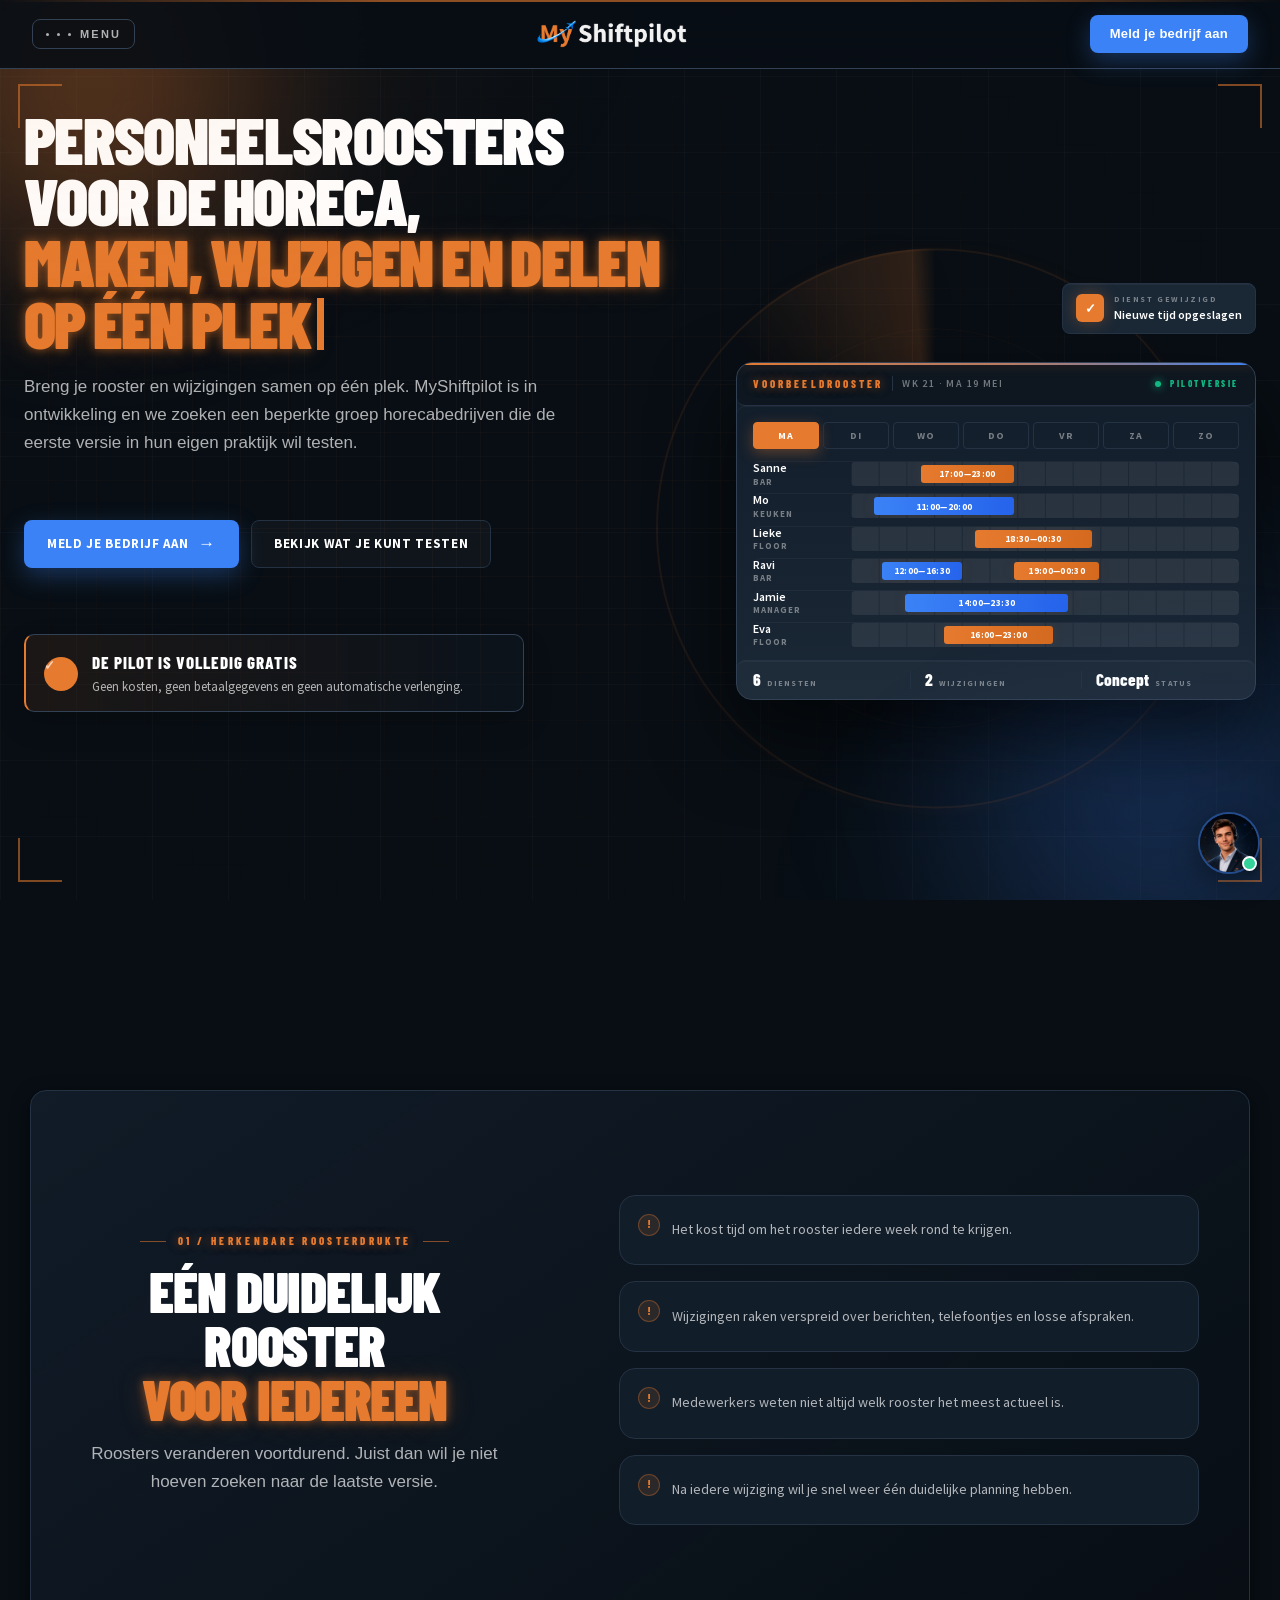
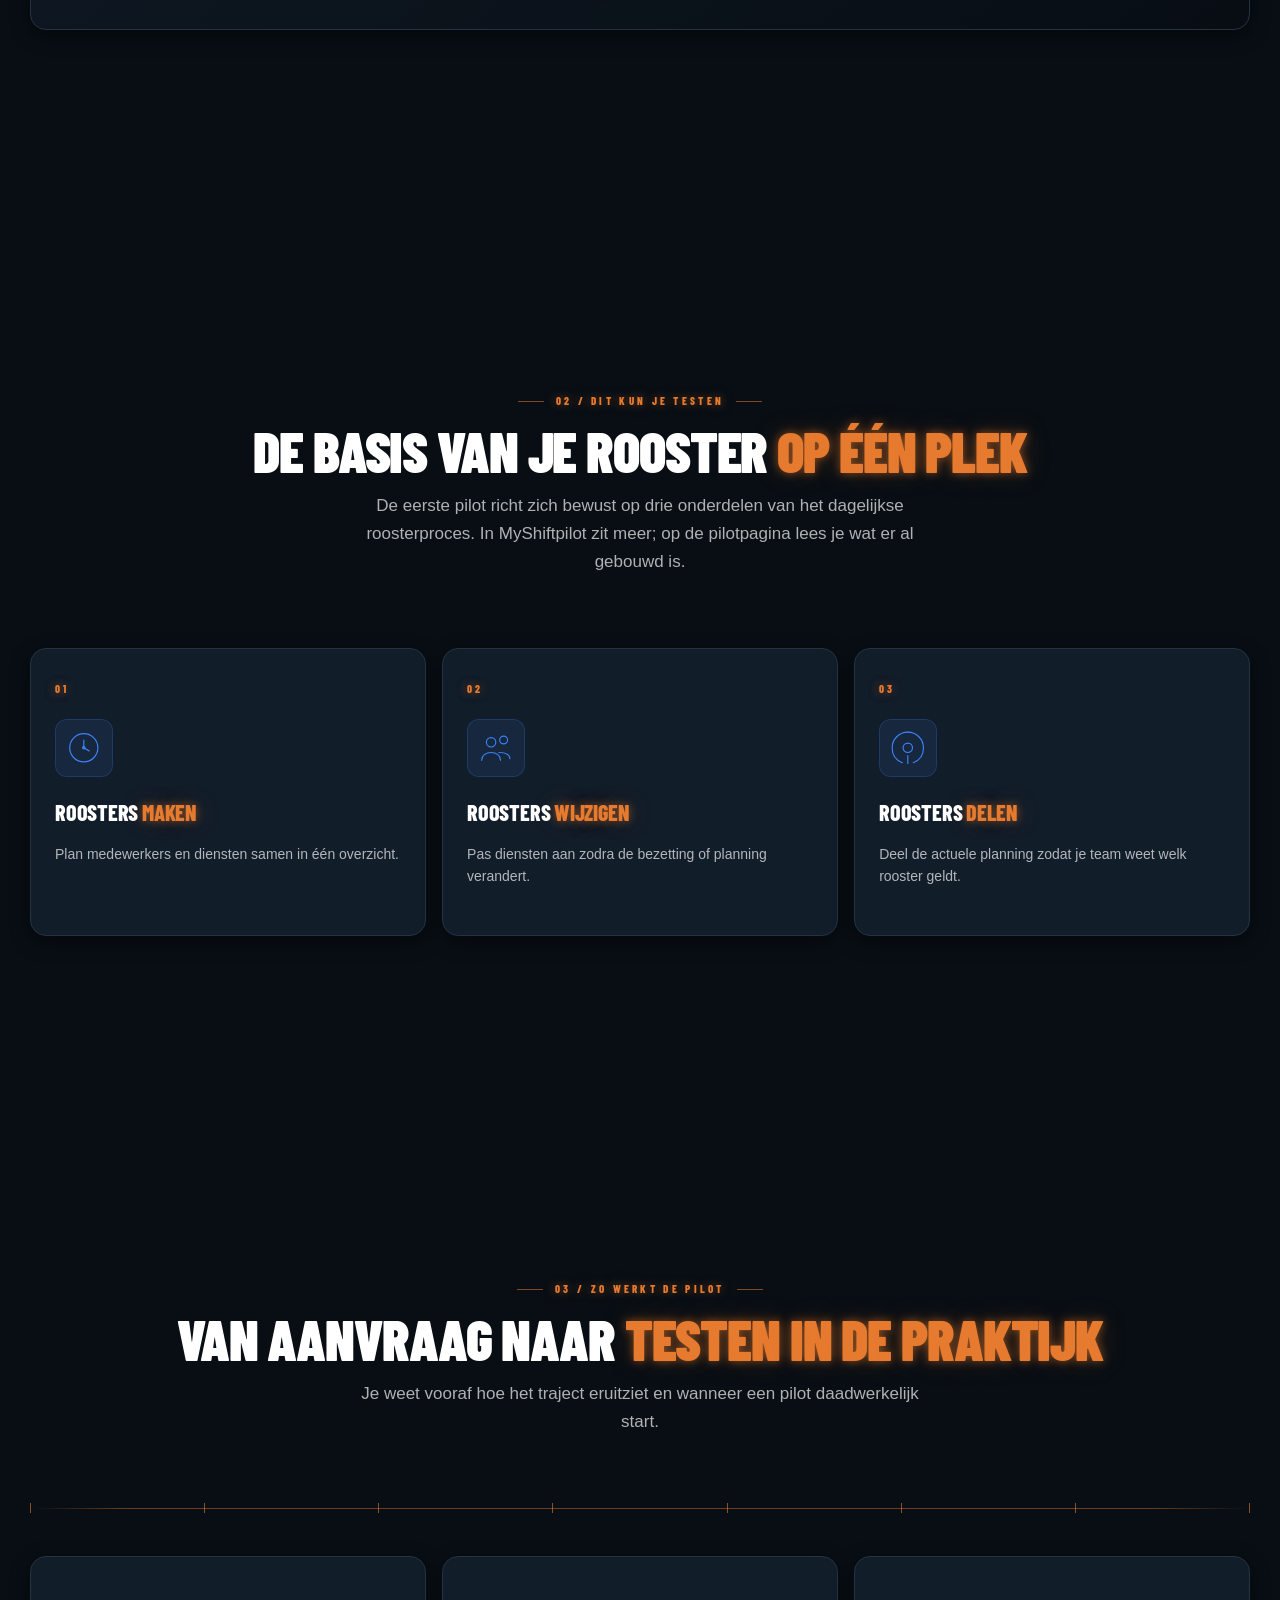
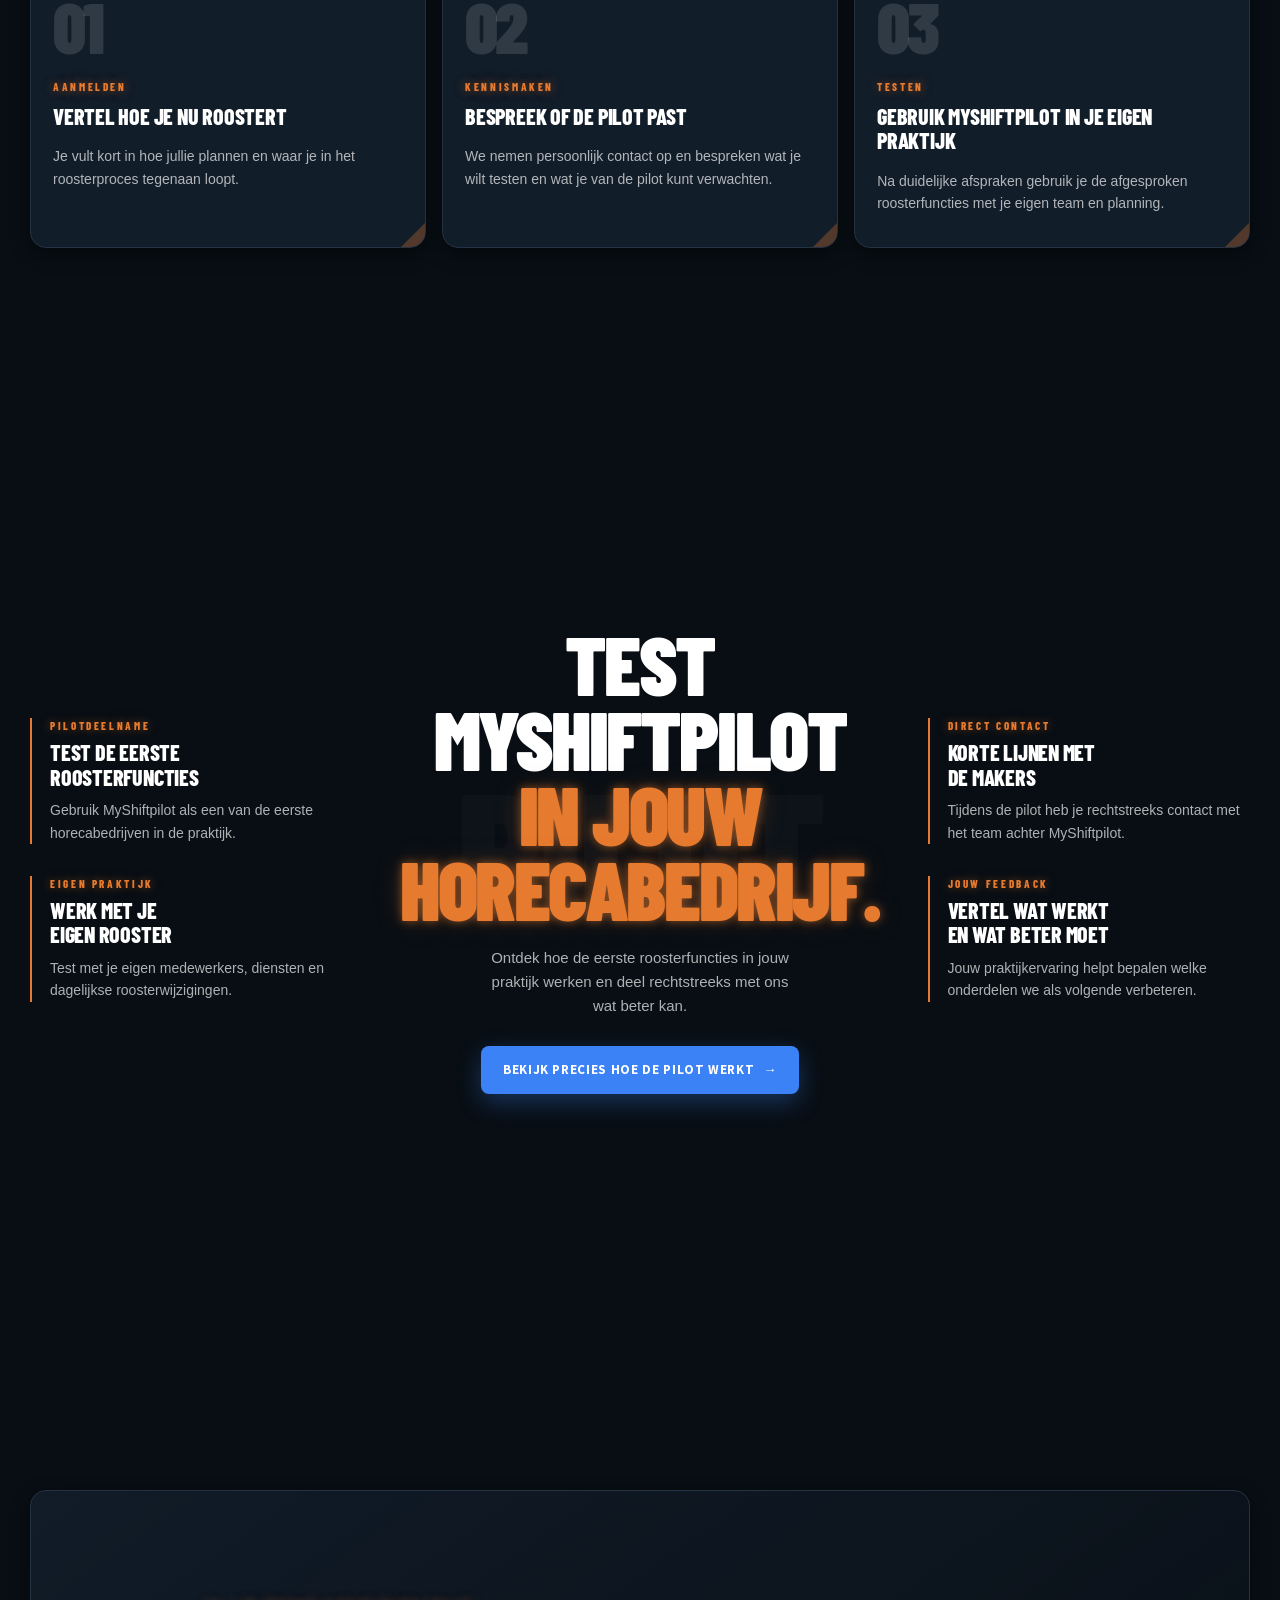
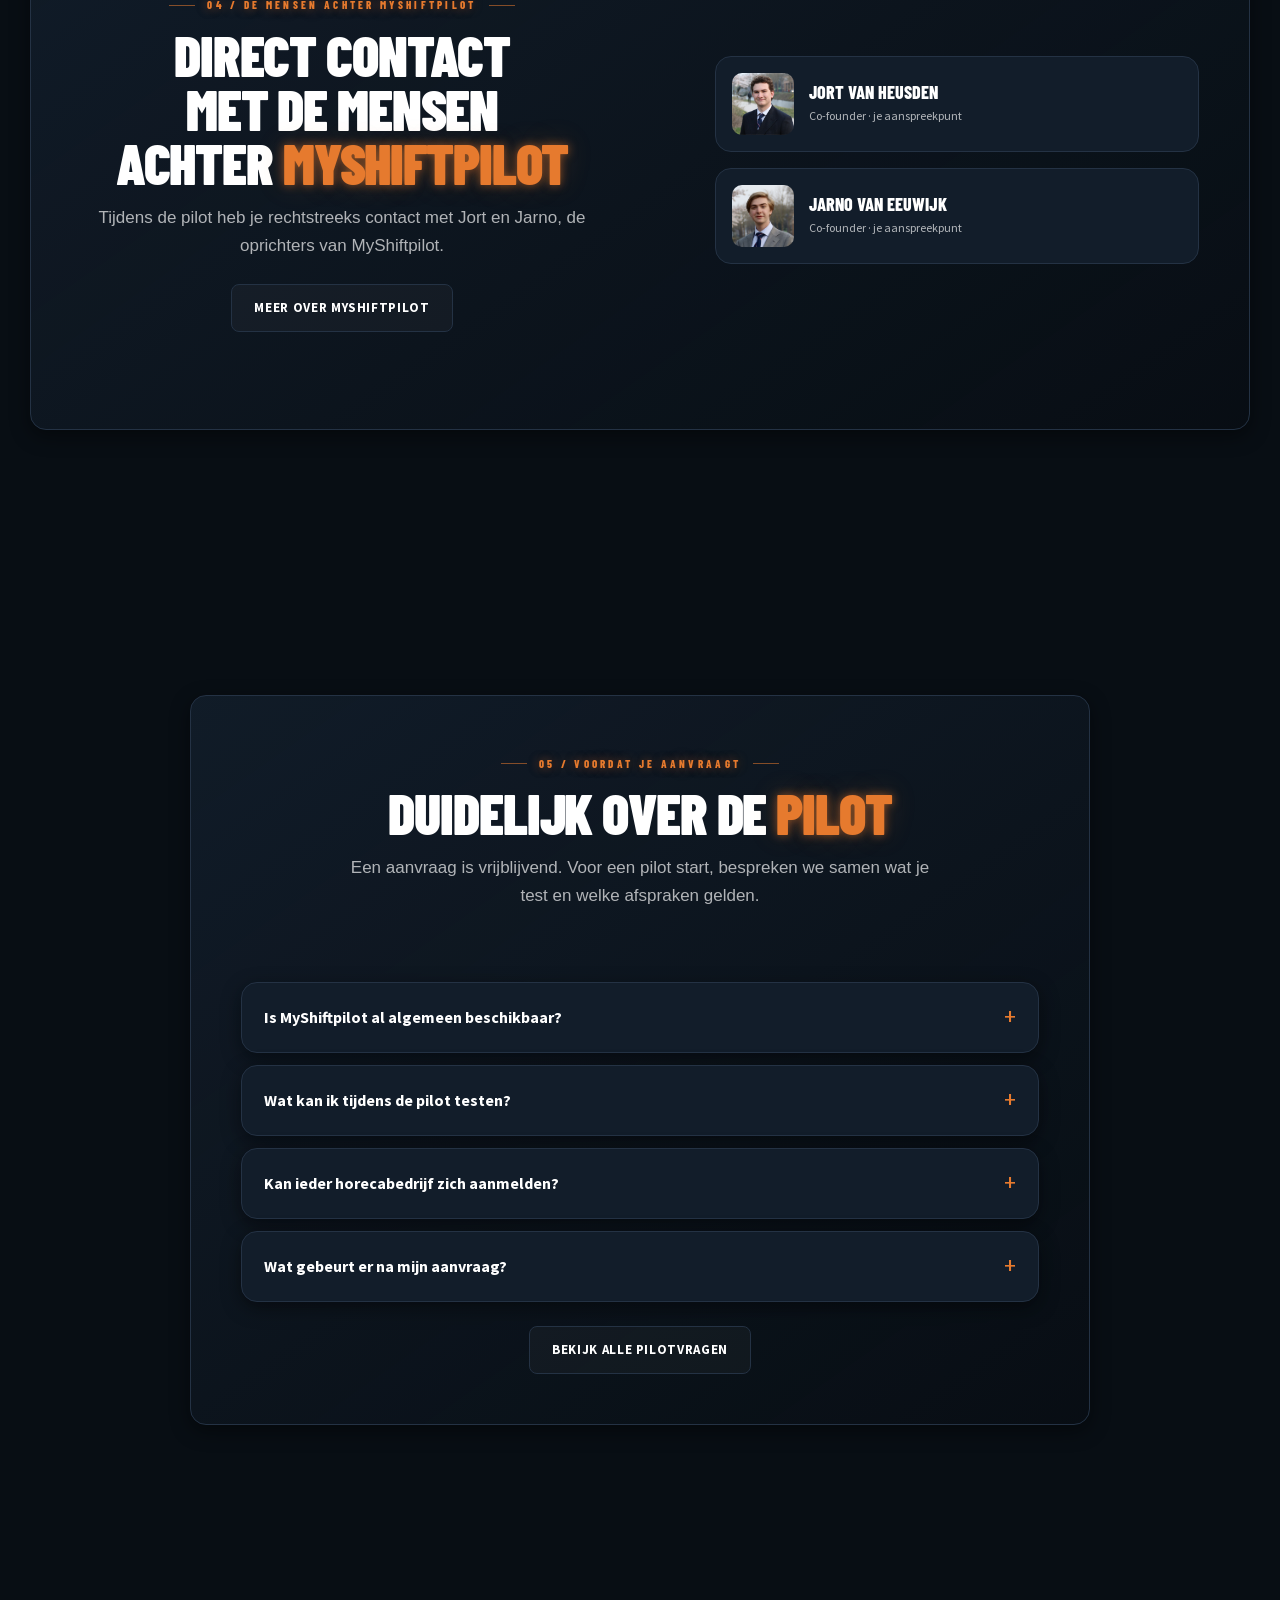
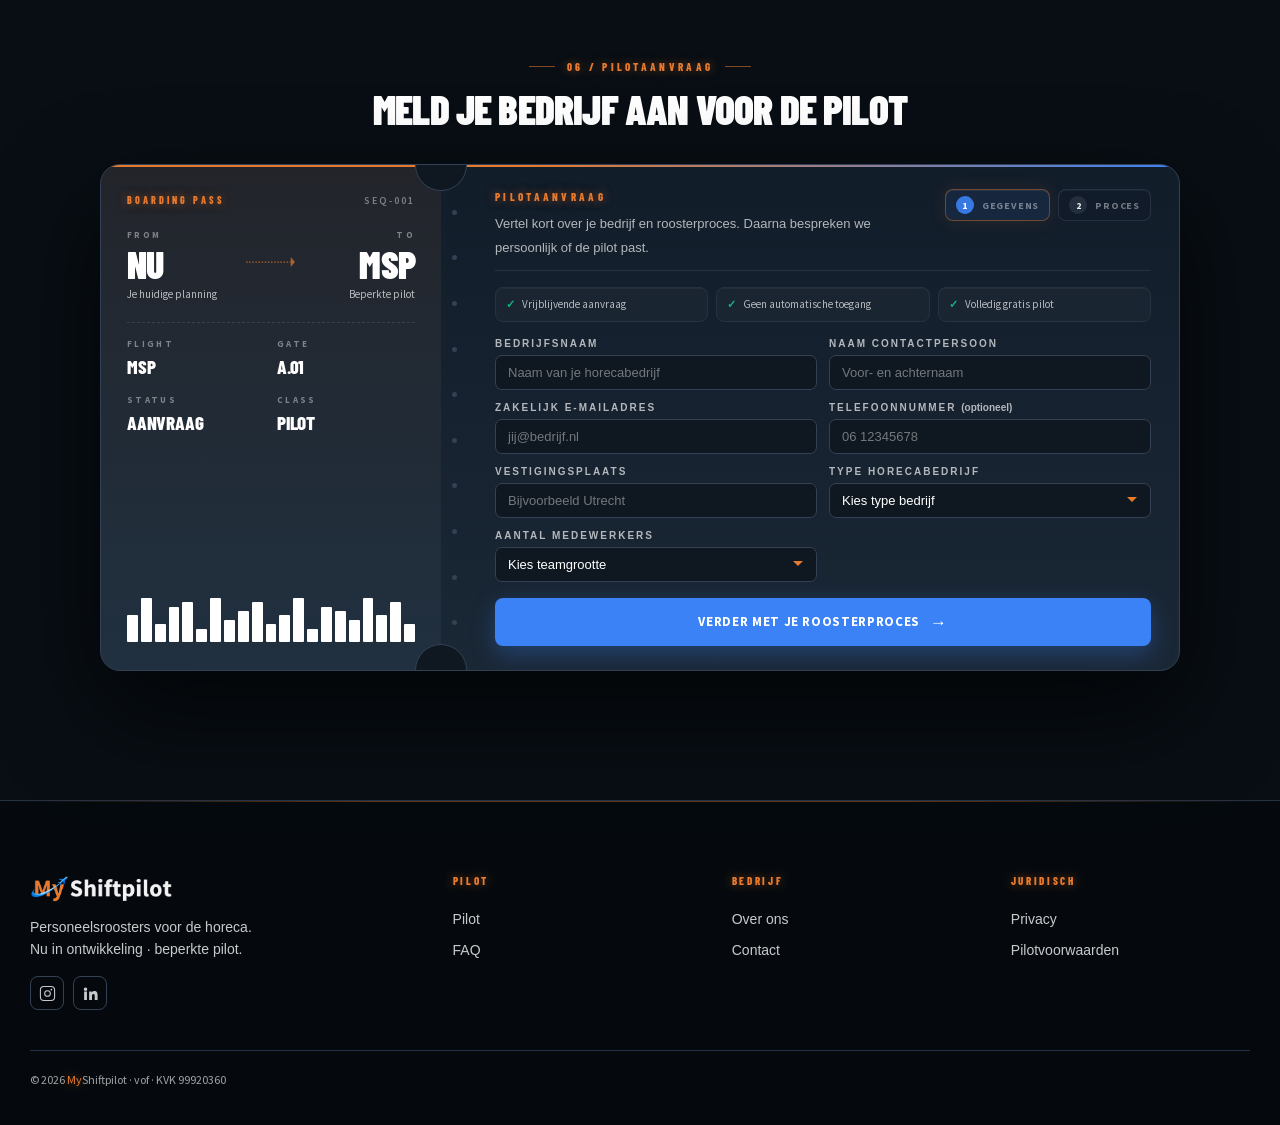
==== commit 5cc3b0b1: "deploy: 2d944fcfd3b18da25ad43fa894b9012b3b756af3" ====
--- a/index.html
+++ b/index.html
@@ -2,12 +2,68 @@
 <html lang="nl">
 <head>
 <meta charset="UTF-8">
-    <meta http-equiv="Content-Security-Policy" content="default-src 'self'; base-uri 'self'; object-src 'none'; script-src 'self' 'sha256-vQK4TBlIiwWmI4G4rD84yVUTGEj2ado/eQeEAlhP55A='; script-src-attr 'unsafe-hashes'; style-src 'self' 'unsafe-inline'; img-src 'self' data:; font-src 'self'; connect-src 'self' https://api.myshiftpilot.nl https://api.pdok.nl; form-action 'self'">
+    <meta http-equiv="Content-Security-Policy" content="default-src 'self'; base-uri 'self'; object-src 'none'; script-src 'self' 'sha256-8dCUVip9WNWYv1AmAYcErTei0MZnoc/52XGE5ax0/io=' 'sha256-vQK4TBlIiwWmI4G4rD84yVUTGEj2ado/eQeEAlhP55A='; script-src-attr 'unsafe-hashes'; style-src 'self' 'unsafe-inline'; img-src 'self' data:; font-src 'self'; connect-src 'self' https://api.myshiftpilot.nl https://api.pdok.nl; form-action 'self'">
     <meta name="myshiftpilot-api-base" content="https://api.myshiftpilot.nl">
 <meta name="viewport" content="width=device-width,initial-scale=1">
 <meta name="theme-color" content="#080E14">
 <title>MyShiftpilot — Personeelsroosters voor de horeca</title>
 <meta name="description" content="MyShiftpilot helpt horecabedrijven om personeelsroosters te maken, wijzigen en delen. Het product is in ontwikkeling. We zoeken een beperkt aantal horecabedrijven voor de pilot.">
+  <link rel="canonical" href="https://myshiftpilot.nl/">
+  <meta name="robots" content="index, follow, max-image-preview:large">
+  <meta property="og:type" content="website">
+  <meta property="og:site_name" content="MyShiftpilot">
+  <meta property="og:locale" content="nl_NL">
+  <meta property="og:url" content="https://myshiftpilot.nl/">
+  <meta property="og:title" content="MyShiftpilot — Personeelsroosters voor de horeca">
+  <meta property="og:description" content="MyShiftpilot helpt horecabedrijven om personeelsroosters te maken, wijzigen en delen. Het product is in ontwikkeling. We zoeken een beperkt aantal horecabedrijven voor de pilot.">
+  <meta property="og:image" content="https://myshiftpilot.nl/assets/logoMyShiftpilot_v5.png">
+  <meta property="og:image:alt" content="MyShiftpilot">
+  <meta name="twitter:card" content="summary_large_image">
+  <meta name="twitter:title" content="MyShiftpilot — Personeelsroosters voor de horeca">
+  <meta name="twitter:description" content="MyShiftpilot helpt horecabedrijven om personeelsroosters te maken, wijzigen en delen. Het product is in ontwikkeling. We zoeken een beperkt aantal horecabedrijven voor de pilot.">
+  <meta name="twitter:image" content="https://myshiftpilot.nl/assets/logoMyShiftpilot_v5.png">
+<script type="application/ld+json">
+{
+  "@context": "https://schema.org",
+  "@graph": [
+    {
+      "@type": "Organization",
+      "@id": "https://myshiftpilot.nl/#organisatie",
+      "name": "MyShiftpilot",
+      "alternateName": ["My Shiftpilot", "Shiftpilot", "Shift Pilot"],
+      "url": "https://myshiftpilot.nl/",
+      "logo": "https://myshiftpilot.nl/assets/logoMyShiftpilot_v5.png",
+      "email": "info@myshiftpilot.nl",
+      "description": "MyShiftpilot is software waarmee horecabedrijven personeelsroosters maken, wijzigen en delen. Het product is in ontwikkeling en wordt getest in een beperkte pilot.",
+      "address": {
+        "@type": "PostalAddress",
+        "streetAddress": "Jozef Israëlslaan 2",
+        "postalCode": "3735 LN",
+        "addressLocality": "Bosch en Duin",
+        "addressCountry": "NL"
+      },
+      "identifier": {
+        "@type": "PropertyValue",
+        "name": "KVK",
+        "value": "99920360"
+      },
+      "sameAs": [
+        "https://www.linkedin.com/company/myshiftpilot",
+        "https://www.instagram.com/myshiftpilot"
+      ]
+    },
+    {
+      "@type": "WebSite",
+      "@id": "https://myshiftpilot.nl/#website",
+      "name": "MyShiftpilot",
+      "alternateName": ["My Shiftpilot", "Shiftpilot"],
+      "url": "https://myshiftpilot.nl/",
+      "inLanguage": "nl-NL",
+      "publisher": { "@id": "https://myshiftpilot.nl/#organisatie" }
+    }
+  ]
+}
+</script>
 <style>
 /* ============================================================
    MYSHIFTPILOT HANGAR — Responsive Motorsport Edition
@@ -93,8 +149,7 @@
 button{font-family:inherit;border:0;background:none;color:inherit;cursor:pointer}
 img{max-width:100%;display:block}
 input,select,textarea{font-family:inherit;color:inherit}
-.brand-my,.hl-orange,.f-title em,.df-headline span,.step-tag{text-shadow:0 0 10px rgba(230,122,46,.55),0 0 28px rgba(230,122,46,.22)}
-.brand-my{color:var(--or)}
+.brand-my,.hl-orange,.f-title em,.df-headline span,.step-tag,.ph-tag,.sec-num,.df-item-tag,.df-main-tag,.stub-tag,.tf-tag,.tso-flight,.ftr-h{color:var(--or);text-shadow:0 0 10px rgba(230,122,46,.55),0 0 28px rgba(230,122,46,.22)}
 .skip-link{position:fixed;top:10px;left:50%;z-index:1000;padding:10px 16px;border-radius:7px;background:#fff;color:var(--deep);font-size:14px;font-weight:800;transform:translate(-50%,-160%);transition:transform .2s var(--e)}
 .skip-link:focus{transform:translate(-50%,0)}
 a:focus-visible,button:focus-visible,input:focus-visible,select:focus-visible,textarea:focus-visible{outline:3px solid #fff;outline-offset:3px}
@@ -244,7 +299,7 @@
       "title title"
       "copy preview"
       "actions preview"
-      "stats preview";
+      "pilot-note preview";
     gap:0 clamp(48px,4vw,72px);
     align-items:start;
   }
@@ -253,8 +308,8 @@
   .hero-title{grid-area:title;text-align:left;margin-bottom:20px}
   .hero-sub{grid-area:copy;margin-left:0}
   .hero-actions{grid-area:actions;margin-left:0}
-  .hero-stats{grid-area:stats;margin-left:0;max-width:820px}
-  .hero-title,.hero-sub,.hero-actions,.hero-stats{transform:translateY(24px)}
+  .hero-pilot-note{grid-area:pilot-note;margin-left:0}
+  .hero-title,.hero-sub,.hero-actions,.hero-pilot-note{transform:translateY(24px)}
   /* Kolom hugt het paneel, zodat de zwevende kaarten op de hoeken blijven hangen
      in plaats van over de roosterrijen te vallen. */
   .hero-right{grid-area:preview;align-self:start;min-height:0;width:100%;max-width:520px;justify-self:end;transform:translateY(-8px)}
@@ -281,6 +336,10 @@
 @keyframes blink{0%,49%{opacity:1}50%,100%{opacity:0}}
 .hero-sub{font-size:clamp(15px,1.4vw,18px);color:var(--wd);max-width:480px;line-height:1.65;margin-bottom:22px}
 .hero-actions{display:flex;gap:12px;margin-bottom:26px;flex-wrap:wrap}
+.hero-pilot-note{display:flex;align-items:center;gap:14px;max-width:500px;padding:15px 18px;border:1px solid var(--ls);border-left:2px solid var(--or);border-radius:10px;background:linear-gradient(90deg,rgba(230,122,46,.09),rgba(18,29,42,.34));box-shadow:0 12px 30px rgba(0,0,0,.16)}
+.hero-pilot-note strong{display:block;font-family:'Barlow Condensed','Arial Narrow','Impact',ui-sans-serif,system-ui,sans-serif;font-size:17px;letter-spacing:.06em;text-transform:uppercase;color:var(--w)}
+.hero-pilot-note span{display:block;margin-top:2px;color:var(--wd);font-size:13px;line-height:1.45}
+.hero-pilot-note-mark{display:grid;flex:0 0 34px;width:34px;height:34px;place-items:center;border-radius:50%;background:var(--or);color:var(--deep);font-size:19px;font-weight:900}
 
 .cta{
   display:inline-flex;align-items:center;gap:10px;
@@ -296,11 +355,6 @@
 .cta.ghost:hover{border-color:var(--or);color:var(--or);background:var(--ors);transform:translateY(-1px)}
 .cta-arrow{font-size:17px;transition:transform .28s var(--e)}
 .cta:hover .cta-arrow{transform:translateX(5px)}
-
-/* Pilotscope-strip: één label + drie chips op één regel, gelijk aan de chips in de
-   hero van pilot.html. De oude vier tegels herhaalden hun label en braken over twee regels. */
-.hero-stats{display:flex;flex-direction:column;align-items:flex-start;gap:12px;padding-top:18px;border-top:1px solid var(--ls)}
-.hero-stats-label{font-family:'Barlow Condensed','Arial Narrow','Impact',ui-sans-serif,system-ui,sans-serif;font-size:10px;font-weight:800;letter-spacing:.3em;text-transform:uppercase;color:var(--wf)}
 
 /* Hero right — cockpit panel */
 /* min-height volgt het paneel zelf (~368px); hoger maakte de hero langer dan één scherm,
@@ -459,12 +513,6 @@
 .df-cta{display:inline-flex;align-items:center;gap:9px;padding:13px 26px;border-radius:6px;background:var(--bl);color:#fff;font-family:'Barlow Condensed','Arial Narrow','Impact',ui-sans-serif,system-ui,sans-serif;font-size:15px;font-weight:800;letter-spacing:.08em;text-transform:uppercase;box-shadow:0 8px 24px var(--blg);transition:all .28s var(--e)}
 .df-cta:hover{background:var(--orh);transform:translateY(-1px);box-shadow:0 8px 24px var(--org)}
 
-.pilot-victor-wrap{position:relative;width:122px;height:122px;margin:0 auto 14px}
-.pilot-victor-wrap::before{content:'';position:absolute;inset:-24px;border-radius:50%;background:radial-gradient(circle,rgba(59,130,246,.24),rgba(59,130,246,.06) 58%,transparent 70%);animation:pilot-victor-pulse 3.6s ease-in-out infinite;pointer-events:none}
-.pilot-victor-avatar{position:relative;width:122px;height:122px;border-radius:50%;object-fit:cover;object-position:center 8%;box-shadow:0 0 0 2px rgba(59,130,246,.35),0 12px 36px rgba(59,130,246,.28)}
-.pilot-status-mark{margin-bottom:24px;font-family:'Barlow Condensed','Arial Narrow','Impact',ui-sans-serif,system-ui,sans-serif;font-size:11px;font-weight:900;line-height:1.15;letter-spacing:.16em;text-transform:uppercase;color:var(--w)}
-@keyframes pilot-victor-pulse{0%,100%{opacity:.45;transform:scale(1)}50%{opacity:.85;transform:scale(1.1)}}
-
 /* ── HOW IT WORKS ─────────────────────────── */
 .how{padding:92px 24px 44px;position:relative}
 .runway{max-width:1320px;margin:0 auto;position:relative;padding-top:48px}
@@ -800,7 +848,7 @@
     <a href="about.html" class="np-link"><span class="np-num">04</span><span>Over ons</span></a>
     <a href="contact.html" class="np-link"><span class="np-num">05</span><span>Contact</span></a>
     <a href="privacy.html" class="np-link"><span class="np-num">06</span><span>Privacy</span></a>
-    <a href="terms.html" class="np-link"><span class="np-num">07</span><span>Voorwaarden</span></a>
+    <a href="terms.html" class="np-link"><span class="np-num">07</span><span>Pilotvoorwaarden</span></a>
   </nav>
 </header>
 
@@ -827,23 +875,19 @@
       <h1 class="hero-title delay-2">
         <span class="hero-title-line">Personeelsroosters</span><br>
         <span class="hero-title-line">voor de horeca,</span><br>
-        <span class="hero-title-line hl-orange">op één overzichtelijke</span><br>
-        <span class="hero-title-line hl-orange">plek<span class="cursor"></span></span>
+        <span class="hero-title-line hl-orange">maken, wijzigen en delen</span><br>
+        <span class="hero-title-line hl-orange">op één plek<span class="cursor"></span></span>
       </h1>
       <p class="hero-sub delay-3">
-        Maak, wijzig en deel je rooster op één plek. Het product is nog in ontwikkeling; we zoeken horecabedrijven die de eerste versie testen.
+        Breng je rooster en wijzigingen samen op één plek. MyShiftpilot is in ontwikkeling en we zoeken een beperkte groep horecabedrijven die de eerste versie in hun eigen praktijk wil testen.
       </p>
       <div class="hero-actions delay-4">
         <a href="#pilot-aanvraag" class="cta primary"><span>Meld je bedrijf aan</span><span class="cta-arrow">→</span></a>
-        <a href="#mogelijkheden" class="cta ghost"><span>Bekijk de huidige pilotscope</span></a>
+        <a href="#mogelijkheden" class="cta ghost"><span>Bekijk wat je kunt testen</span></a>
       </div>
-      <div class="hero-stats delay-5">
-        <span class="hero-stats-label">Huidige pilotscope</span>
-        <ul class="pilot-facts" aria-label="Huidige pilotscope">
-          <li>Roosters maken</li>
-          <li>Roosters wijzigen</li>
-          <li>Roosters delen</li>
-        </ul>
+      <div class="hero-pilot-note delay-5" aria-label="De pilot is gratis">
+        <span class="hero-pilot-note-mark" aria-hidden="true">✓</span>
+        <div><strong>De pilot is volledig gratis</strong><span>Geen kosten, geen betaalgegevens en geen automatische verlenging.</span></div>
       </div>
     </div>
 
@@ -857,7 +901,7 @@
           </div>
           <div class="ph-right">
             <span class="ph-pip"></span>
-            <span class="ph-status">PROTOTYPE</span>
+            <span class="ph-status">PILOTVERSIE</span>
           </div>
         </div>
         <div class="panel-body">
@@ -895,15 +939,15 @@
 <section class="problem-section" aria-labelledby="problem-title">
   <div class="problem-inner">
     <div class="sec-head reveal">
-      <div class="sec-num">01 / HERKENBAAR</div>
-      <h2 class="sec-title" id="problem-title">Van roosterstress naar <span class="brand-my">rust op de vloer</span></h2>
-      <p class="sec-lead">Losse berichten en last-minute wijzigingen kosten elke week tijd.</p>
+      <div class="sec-num">01 / HERKENBARE ROOSTERDRUKTE</div>
+      <h2 class="sec-title" id="problem-title">Eén duidelijk rooster <span class="brand-my">voor iedereen</span></h2>
+      <p class="sec-lead">Roosters veranderen voortdurend. Juist dan wil je niet hoeven zoeken naar de laatste versie.</p>
     </div>
     <ul class="problem-list reveal" aria-label="Herkenbare problemen bij personeelsplanning">
-      <li>Het rooster rondkrijgen kost te veel tijd.</li>
-      <li>Wijzigingen verdwijnen in WhatsApp en telefoontjes.</li>
-      <li>Je team twijfelt welk rooster leidend is.</li>
-      <li>Eén wijziging trekt aan je hele planning.</li>
+      <li>Het kost tijd om het rooster iedere week rond te krijgen.</li>
+      <li>Wijzigingen raken verspreid over berichten, telefoontjes en losse afspraken.</li>
+      <li>Medewerkers weten niet altijd welk rooster het meest actueel is.</li>
+      <li>Na iedere wijziging wil je snel weer één duidelijke planning hebben.</li>
     </ul>
   </div>
 </section>
@@ -911,28 +955,28 @@
 <!-- =============== FEATURES =============== -->
 <section class="features section-dark" id="mogelijkheden">
   <div class="sec-head reveal">
-    <div class="sec-num">02 / HUIDIGE PILOTSCOPE</div>
-    <h2 class="sec-title">Je rooster verdient <span class="brand-my">één duidelijke plek</span></h2>
-    <p class="sec-lead">Drie momenten die elke week terugkomen: maken, wijzigen, delen.</p>
+    <div class="sec-num">02 / DIT KUN JE TESTEN</div>
+    <h2 class="sec-title">De basis van je rooster <span class="brand-my">op één plek</span></h2>
+    <p class="sec-lead">De eerste pilot richt zich bewust op drie onderdelen van het dagelijkse roosterproces. In MyShiftpilot zit meer; op de pilotpagina lees je wat er al gebouwd is.</p>
   </div>
   <div class="f-grid">
     <article class="f-card" style="--d:0s">
       <span class="f-num">01</span>
       <div class="f-glyph"><svg viewBox="0 0 48 48" fill="none" stroke="currentColor" stroke-width="1.5" stroke-linecap="round"><circle cx="24" cy="24" r="18"/><path d="M24 14v10l7 4"/><circle cx="24" cy="24" r="1.5" fill="currentColor"/></svg></div>
       <h3 class="f-title">Roosters <em>maken</em></h3>
-      <p class="f-desc">Medewerkers en diensten in één overzicht.</p>
+      <p class="f-desc">Plan medewerkers en diensten samen in één overzicht.</p>
     </article>
     <article class="f-card" style="--d:.1s">
       <span class="f-num">02</span>
       <div class="f-glyph"><svg viewBox="0 0 48 48" fill="none" stroke="currentColor" stroke-width="1.5" stroke-linecap="round"><circle cx="18" cy="17" r="6"/><path d="M6 40c0-6 5-10 12-10s12 4 12 10"/><circle cx="34" cy="14" r="5"/><path d="M28 30c5 0 14 1 14 8"/></svg></div>
       <h3 class="f-title">Roosters <em>wijzigen</em></h3>
-      <p class="f-desc">Diensten bijwerken als de bezetting verandert.</p>
+      <p class="f-desc">Pas diensten aan zodra de bezetting of planning verandert.</p>
     </article>
     <article class="f-card" style="--d:.2s">
       <span class="f-num">03</span>
       <div class="f-glyph"><svg viewBox="0 0 48 48" fill="none" stroke="currentColor" stroke-width="1.5" stroke-linecap="round"><path d="M24 4a20 20 0 0 1 20 20c0 9-5 16-13 19"/><path d="M24 4a20 20 0 0 0-20 20c0 9 5 16 13 19"/><circle cx="24" cy="24" r="6"/><path d="M24 34v10"/></svg></div>
       <h3 class="f-title">Roosters <em>delen</em></h3>
-      <p class="f-desc">Je team ziet welk rooster geldt.</p>
+      <p class="f-desc">Deel de actuele planning zodat je team weet welk rooster geldt.</p>
     </article>
   </div>
 </section>
@@ -940,17 +984,17 @@
 <!-- =============== HOW IT WORKS =============== -->
 <section class="how" id="werkwijze">
   <div class="sec-head reveal">
-    <div class="sec-num">03 / PRODUCTWERKING</div>
-    <h2 class="sec-title">Een rooster dat met je <span class="brand-my">zaak meebeweegt</span></h2>
-    <p class="sec-lead">Van eerste opzet tot laatste wijziging, op één plek.</p>
+    <div class="sec-num">03 / ZO WERKT DE PILOT</div>
+    <h2 class="sec-title">Van aanvraag naar <span class="brand-my">testen in de praktijk</span></h2>
+    <p class="sec-lead">Je weet vooraf hoe het traject eruitziet en wanneer een pilot daadwerkelijk start.</p>
   </div>
   <div class="runway">
     <div class="runway-line"></div>
     <div class="runway-marks"><span class="mark"></span><span class="mark"></span><span class="mark"></span><span class="mark"></span><span class="mark"></span><span class="mark"></span><span class="mark"></span><span class="mark"></span></div>
     <div class="steps">
-      <div class="step" style="--d:0s"><div class="step-num">01</div><div class="step-tag">MAKEN</div><h3 class="step-title">Zet je week neer</h3><p class="step-desc">Medewerkers en diensten in één rooster.</p></div>
-      <div class="step" style="--d:.15s"><div class="step-num">02</div><div class="step-tag">WIJZIGEN</div><h3 class="step-title">Verwerk wijzigingen</h3><p class="step-desc">Werk diensten bij zodra er iets verandert.</p></div>
-      <div class="step" style="--d:.3s"><div class="step-num">03</div><div class="step-tag">DELEN</div><h3 class="step-title">Neem je team mee</h3><p class="step-desc">Iedereen ziet meteen wat actueel is.</p></div>
+      <div class="step" style="--d:0s"><div class="step-num">01</div><div class="step-tag">AANMELDEN</div><h3 class="step-title">Vertel hoe je nu roostert</h3><p class="step-desc">Je vult kort in hoe jullie plannen en waar je in het roosterproces tegenaan loopt.</p></div>
+      <div class="step" style="--d:.15s"><div class="step-num">02</div><div class="step-tag">KENNISMAKEN</div><h3 class="step-title">Bespreek of de pilot past</h3><p class="step-desc">We nemen persoonlijk contact op en bespreken wat je wilt testen en wat je van de pilot kunt verwachten.</p></div>
+      <div class="step" style="--d:.3s"><div class="step-num">03</div><div class="step-tag">TESTEN</div><h3 class="step-title">Gebruik MyShiftpilot in je eigen praktijk</h3><p class="step-desc">Na duidelijke afspraken gebruik je de afgesproken roosterfuncties met je eigen team en planning.</p></div>
     </div>
   </div>
 </section>
@@ -962,32 +1006,30 @@
     <div class="df-left">
       <div class="df-item" style="--d:0s">
         <div class="df-item-tag">Pilotdeelname</div>
-        <div class="df-item-title">Als een van de<br>eersten testen</div>
-        <div class="df-item-desc">Je test de eerste roosterfuncties in je eigen zaak.</div>
+        <div class="df-item-title">Test de eerste<br>roosterfuncties</div>
+        <div class="df-item-desc">Gebruik MyShiftpilot als een van de eerste horecabedrijven in de praktijk.</div>
       </div>
       <div class="df-item" style="--d:.15s">
-        <div class="df-item-tag">Praktijktest</div>
-        <div class="df-item-title">Werken met je<br>eigen rooster</div>
-        <div class="df-item-desc">Echt roosterwerk: maken, wijzigen, delen.</div>
+        <div class="df-item-tag">Eigen praktijk</div>
+        <div class="df-item-title">Werk met je<br>eigen rooster</div>
+        <div class="df-item-desc">Test met je eigen medewerkers, diensten en dagelijkse roosterwijzigingen.</div>
       </div>
     </div>
     <div class="df-center">
-      <div class="pilot-victor-wrap"><img class="pilot-victor-avatar" src="assets/victor.png" alt="VICTOR, de gids van MyShiftpilot" width="122" height="122"></div>
-      <div class="pilot-status-mark">Product in ontwikkeling</div>
-      <div class="df-headline">Help mee<br><span>MyShiftpilot te bouwen.</span></div>
-      <p class="df-sub">Jouw praktijk bepaalt hoe de eerste versie eruitziet.</p>
-      <a href="pilot.html" class="df-cta">Bekijk wat deelname inhoudt <span>→</span></a>
+      <div class="df-headline">Test MyShiftpilot<br><span>in jouw horecabedrijf.</span></div>
+      <p class="df-sub">Ontdek hoe de eerste roosterfuncties in jouw praktijk werken en deel rechtstreeks met ons wat beter kan.</p>
+      <a href="pilot.html" class="df-cta">Bekijk precies hoe de pilot werkt <span>→</span></a>
     </div>
     <div class="df-right">
       <div class="df-item" style="--d:.3s">
         <div class="df-item-tag">Direct contact</div>
-        <div class="df-item-title">Korte lijnen met<br>het productteam</div>
-        <div class="df-item-desc">Je spreekt de makers rechtstreeks.</div>
+        <div class="df-item-title">Korte lijnen met<br>de makers</div>
+        <div class="df-item-desc">Tijdens de pilot heb je rechtstreeks contact met het team achter MyShiftpilot.</div>
       </div>
       <div class="df-item" style="--d:.45s">
-        <div class="df-item-tag">Feedback</div>
-        <div class="df-item-title">Feedback op de<br>ontwikkeling</div>
-        <div class="df-item-desc">Jouw ervaring bepaalt wat we verbeteren.</div>
+        <div class="df-item-tag">Jouw feedback</div>
+        <div class="df-item-title">Vertel wat werkt<br>en wat beter moet</div>
+        <div class="df-item-desc">Jouw praktijkervaring helpt bepalen welke onderdelen we als volgende verbeteren.</div>
       </div>
     </div>
   </div>
@@ -997,10 +1039,10 @@
 <section class="about-brief" id="over-ons" aria-labelledby="about-brief-title">
   <div class="about-brief-inner">
     <div class="sec-head reveal">
-      <div class="sec-num">04 / GEBOUWD SAMEN MET DE HORECA</div>
-      <h2 class="sec-title" id="about-brief-title">Waarom we <span class="brand-my">MyShiftpilot</span> bouwen</h2>
-      <p class="sec-lead">We bouwen MyShiftpilot samen met horecabedrijven, niet vanaf een bureau.</p>
-      <a href="about.html" class="cta ghost">Ontmoet het team</a>
+      <div class="sec-num">04 / DE MENSEN ACHTER MYSHIFTPILOT</div>
+      <h2 class="sec-title" id="about-brief-title">Direct contact met de mensen achter <span class="brand-my">MyShiftpilot</span></h2>
+      <p class="sec-lead">Tijdens de pilot heb je rechtstreeks contact met Jort en Jarno, de oprichters van MyShiftpilot.</p>
+      <a href="about.html" class="cta ghost">Meer over MyShiftpilot</a>
     </div>
     <div class="about-people reveal" aria-label="De oprichters van MyShiftpilot">
       <div class="about-person"><img src="assets/team-jort-van-heusden.jpg" alt="Jort van Heusden" loading="lazy" decoding="async"><div><strong>Jort van Heusden</strong><span>Co-founder · je aanspreekpunt</span></div></div>
@@ -1013,15 +1055,15 @@
 <section class="home-faq section-dark" id="faq" aria-labelledby="faq-title">
   <div class="home-faq-inner">
     <div class="sec-head reveal">
-      <div class="sec-num">05 / VEELGESTELDE VRAGEN</div>
+      <div class="sec-num">05 / VOORDAT JE AANVRAAGT</div>
       <h2 class="sec-title" id="faq-title">Duidelijk over de <span class="brand-my">pilot</span></h2>
-      <p class="sec-lead">Eerst kennismaken, daarna samen bepalen of de pilot past.</p>
+      <p class="sec-lead">Een aanvraag is vrijblijvend. Voor een pilot start, bespreken we samen wat je test en welke afspraken gelden.</p>
     </div>
     <div class="home-faq-list reveal">
-      <details><summary>Is MyShiftpilot al algemeen beschikbaar?</summary><p>Nog niet. Een kleine groep horecabedrijven test nu de eerste versie.</p></details>
-      <details><summary>Wat kan ik tijdens de pilot testen?</summary><p>Personeelsroosters maken, wijzigen en delen.</p></details>
-      <details><summary>Kan ieder horecabedrijf deelnemen?</summary><p>We kiezen een beperkte groep. Na je aanvraag bespreken we of het past.</p></details>
-      <details><summary>Wat gebeurt er na mijn aanvraag?</summary><p>We nemen contact op voor een kennismaking. Toegang volgt niet automatisch.</p></details>
+      <details><summary>Is MyShiftpilot al algemeen beschikbaar?</summary><p>Nog niet. MyShiftpilot wordt nu getest met een beperkte groep horecabedrijven.</p></details>
+      <details><summary>Wat kan ik tijdens de pilot testen?</summary><p>De huidige pilotscope bestaat uit personeelsroosters maken, wijzigen en delen.</p></details>
+      <details><summary>Kan ieder horecabedrijf zich aanmelden?</summary><p>Ja. Na je aanvraag bespreken we persoonlijk of de huidige pilot bij je bedrijf en roosterproces past.</p></details>
+      <details><summary>Wat gebeurt er na mijn aanvraag?</summary><p>We nemen contact op voor een kennismaking. Als de pilot past, doe je gratis mee zonder betaalverplichting of automatische verlenging.</p></details>
     </div>
     <div class="home-faq-actions"><a href="faq.html" class="cta ghost">Bekijk alle pilotvragen</a></div>
   </div>
@@ -1039,7 +1081,7 @@
     <div class="ticket-success-overlay" id="pilot-form-success" role="status" aria-live="polite" tabindex="-1" hidden>
       <div class="tso-check">✓</div>
       <div class="tso-title">Pilotaanvraag ontvangen</div>
-      <div class="tso-sub">We bekijken je aanvraag en nemen contact op voor een kennismaking.</div>
+      <div class="tso-sub">We bekijken je aanvraag en nemen persoonlijk contact op om te bespreken of de pilot bij je bedrijf past.</div>
       <div class="tso-flight">FLIGHT MSP · GATE A.01 · BEPERKTE PILOT</div>
     </div>
     <div class="ticket-stub">
@@ -1062,18 +1104,18 @@
       <div class="tf-head">
         <div class="tf-head-copy">
           <span class="tf-tag">PILOTAANVRAAG</span>
-          <span class="tf-mini">Zo beoordelen we of je bedrijf bij de pilot past.</span>
+          <span class="tf-mini">Vertel kort over je bedrijf en roosterproces. Daarna bespreken we persoonlijk of de pilot past.</span>
         </div>
         <div class="tf-steps" aria-label="Stappen pilotaanvraag">
           <div class="tf-step-chip active" data-pilot-indicator="contact"><strong>1</strong><span>Gegevens</span></div>
-          <div class="tf-step-chip" data-pilot-indicator="planning"><strong>2</strong><span>Rooster</span></div>
+          <div class="tf-step-chip" data-pilot-indicator="planning"><strong>2</strong><span>Proces</span></div>
         </div>
       </div>
       <div class="pilot-step" data-pilot-step="contact">
         <ul class="pilot-assurances" aria-label="Zekerheden bij je aanvraag">
           <li>Vrijblijvende aanvraag</li>
-          <li>Geen automatische activatie</li>
-          <li>Geen betaling zonder afspraak</li>
+          <li>Geen automatische toegang</li>
+          <li>Volledig gratis pilot</li>
         </ul>
         <div class="tf-grid">
           <label class="field"><span>Bedrijfsnaam</span><input type="text" name="company" autocomplete="organization" minlength="2" maxlength="160" required placeholder="Naam van je horecabedrijf"></label>
@@ -1103,7 +1145,7 @@
             </select>
           </label>
         </div>
-        <button type="button" class="cta primary tf-submit" data-pilot-next><span>Verder met je rooster</span><span class="cta-arrow">→</span></button>
+        <button type="button" class="cta primary tf-submit" data-pilot-next><span>Verder met je roosterproces</span><span class="cta-arrow">→</span></button>
       </div>
       <div class="pilot-step" data-pilot-step="planning" hidden>
         <div class="tf-grid">
@@ -1130,7 +1172,7 @@
           <button type="button" class="cta ghost" data-pilot-back>Terug</button>
           <button type="button" class="cta primary tf-submit" data-pilot-submit><span>Verstuur pilotaanvraag</span><span class="cta-arrow">→</span></button>
         </div>
-        <p class="tf-fineprint">Beperkte pilot · deelname alleen na afstemming · product in ontwikkeling</p>
+        <p class="tf-fineprint">Beperkte zakelijke pilot · deelname na schriftelijke afspraken · product in ontwikkeling</p>
         <p class="pilot-privacy" id="pilot-privacy-text">We gebruiken je gegevens alleen voor deze aanvraag. Meer in onze <a href="privacy.html">privacyverklaring</a>.</p>
         <p class="pilot-form-fallback">Lukt versturen niet? Mail naar <a href="mailto:info@myshiftpilot.nl">info@myshiftpilot.nl</a>.</p>
       </div>
@@ -1146,7 +1188,7 @@
   <div class="ftr-grid">
     <div class="ftr-brand">
       <img src="assets/logoMyShiftpilot_v5.png" alt="MyShiftpilot" class="ftr-logo-img">
-      <p class="ftr-tag">Personeelsplanning voor de horeca.<br>Product in ontwikkeling · beperkte pilot.</p>
+      <p class="ftr-tag">Personeelsroosters voor de horeca.<br>Nu in ontwikkeling · beperkte pilot.</p>
       <div class="ftr-socials">
         <a href="https://instagram.com/myshiftpilot" target="_blank" rel="noopener" aria-label="Instagram"><svg width="17" height="17" viewBox="0 0 24 24" fill="none" stroke="currentColor" stroke-width="1.5"><rect x="2" y="2" width="20" height="20" rx="5"/><circle cx="12" cy="12" r="4"/><circle cx="17.5" cy="6.5" r=".5" fill="currentColor"/></svg></a>
         <a href="https://linkedin.com/company/myshiftpilot" target="_blank" rel="noopener" aria-label="LinkedIn"><svg width="17" height="17" viewBox="0 0 24 24" fill="currentColor"><path d="M4.98 3.5a2.5 2.5 0 1 1 0 5 2.5 2.5 0 0 1 0-5ZM3 9h4v12H3V9Zm6.5 0h3.83v1.64h.06c.53-1 1.84-2.06 3.79-2.06 4.05 0 4.8 2.67 4.8 6.13V21h-4v-5.44c0-1.3-.02-2.97-1.81-2.97-1.81 0-2.09 1.42-2.09 2.88V21h-4V9Z"/></svg></a>
@@ -1165,7 +1207,7 @@
     <div class="ftr-col">
       <div class="ftr-h">Juridisch</div>
       <a href="privacy.html">Privacy</a>
-      <a href="terms.html">Voorwaarden</a>
+      <a href="terms.html">Pilotvoorwaarden</a>
     </div>
   </div>
   <div class="ftr-bottom">
--- a/assets/pilot-system.css
+++ b/assets/pilot-system.css
@@ -124,6 +124,17 @@
 /* Bodytekst blijft rustig en leesbaar; display is uitsluitend voor koppen en labels. */
 body, input, select, textarea, button { font-family: var(--msp-body); }
 
+/* Alle vaste oranje typografische accenten krijgen dezelfde warme glow.
+   Interactieve states en gewone links blijven hiervan uitgesloten. */
+.accent, .hl-orange, .f-title em, .df-headline span,
+.pg-h1 em, .sec-h2 em, .cb-text h3 em, .pg-sub em, .ah-stat-title em, .mission-head h2 em,
+.brand-my, .f-num, .step-tag, .benefit-num, .process-card strong, .faq-expectations span,
+.ah-stat-lab, .df-item-tag, .df-main-tag, .ph-tag, .card-label, .ss-num, .tl-year, .fd-role,
+.ftr-h, .sec-num, .section-tag, .sec-label, .faq-group-name, .stub-tag, .tf-tag, .tso-flight {
+  color: var(--or);
+  text-shadow: 0 0 10px rgba(230, 122, 46, .55), 0 0 28px rgba(230, 122, 46, .22);
+}
+
 /* ── Contentkolom ───────────────────────────────────────────── */
 .hero, .page-hero, .section, .problem-section, .features, .how, .dark-feature,
 .about-brief, .home-faq, .demo, .page, .ftr { padding-inline: 0; }
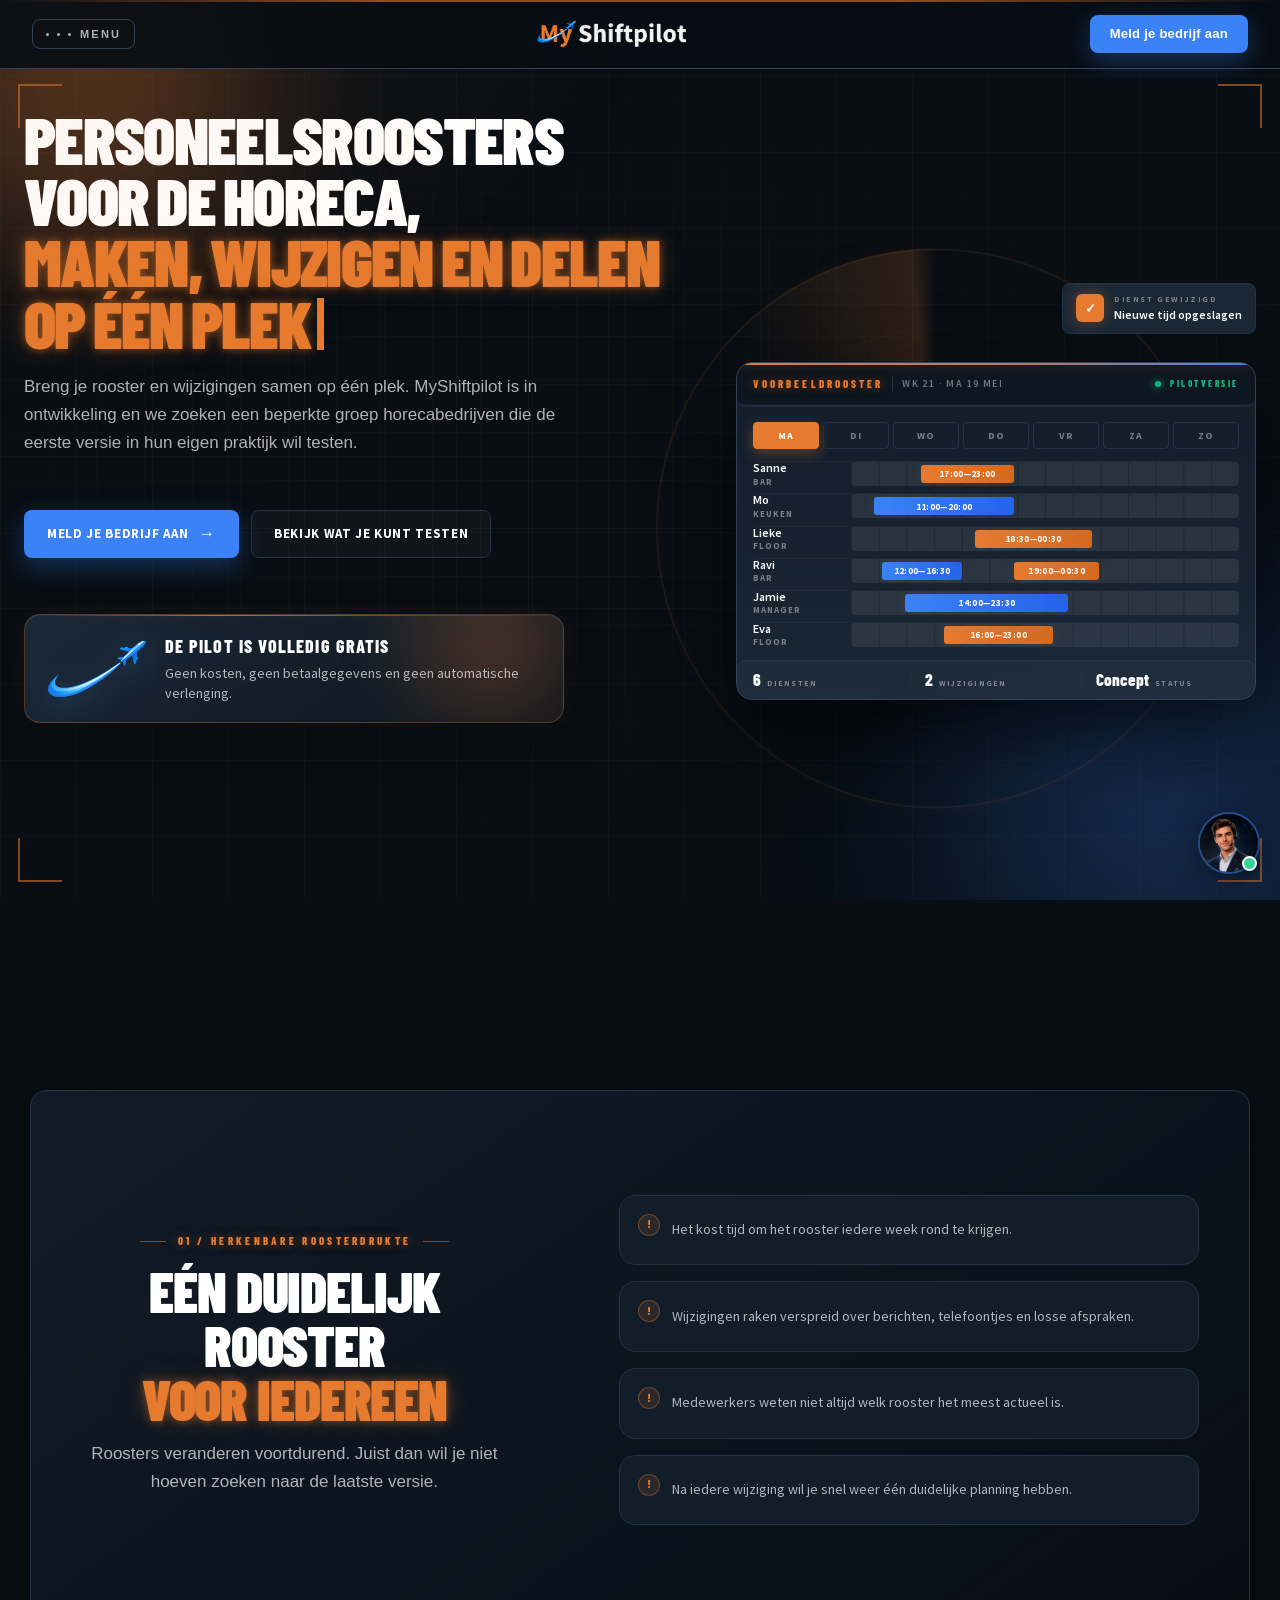
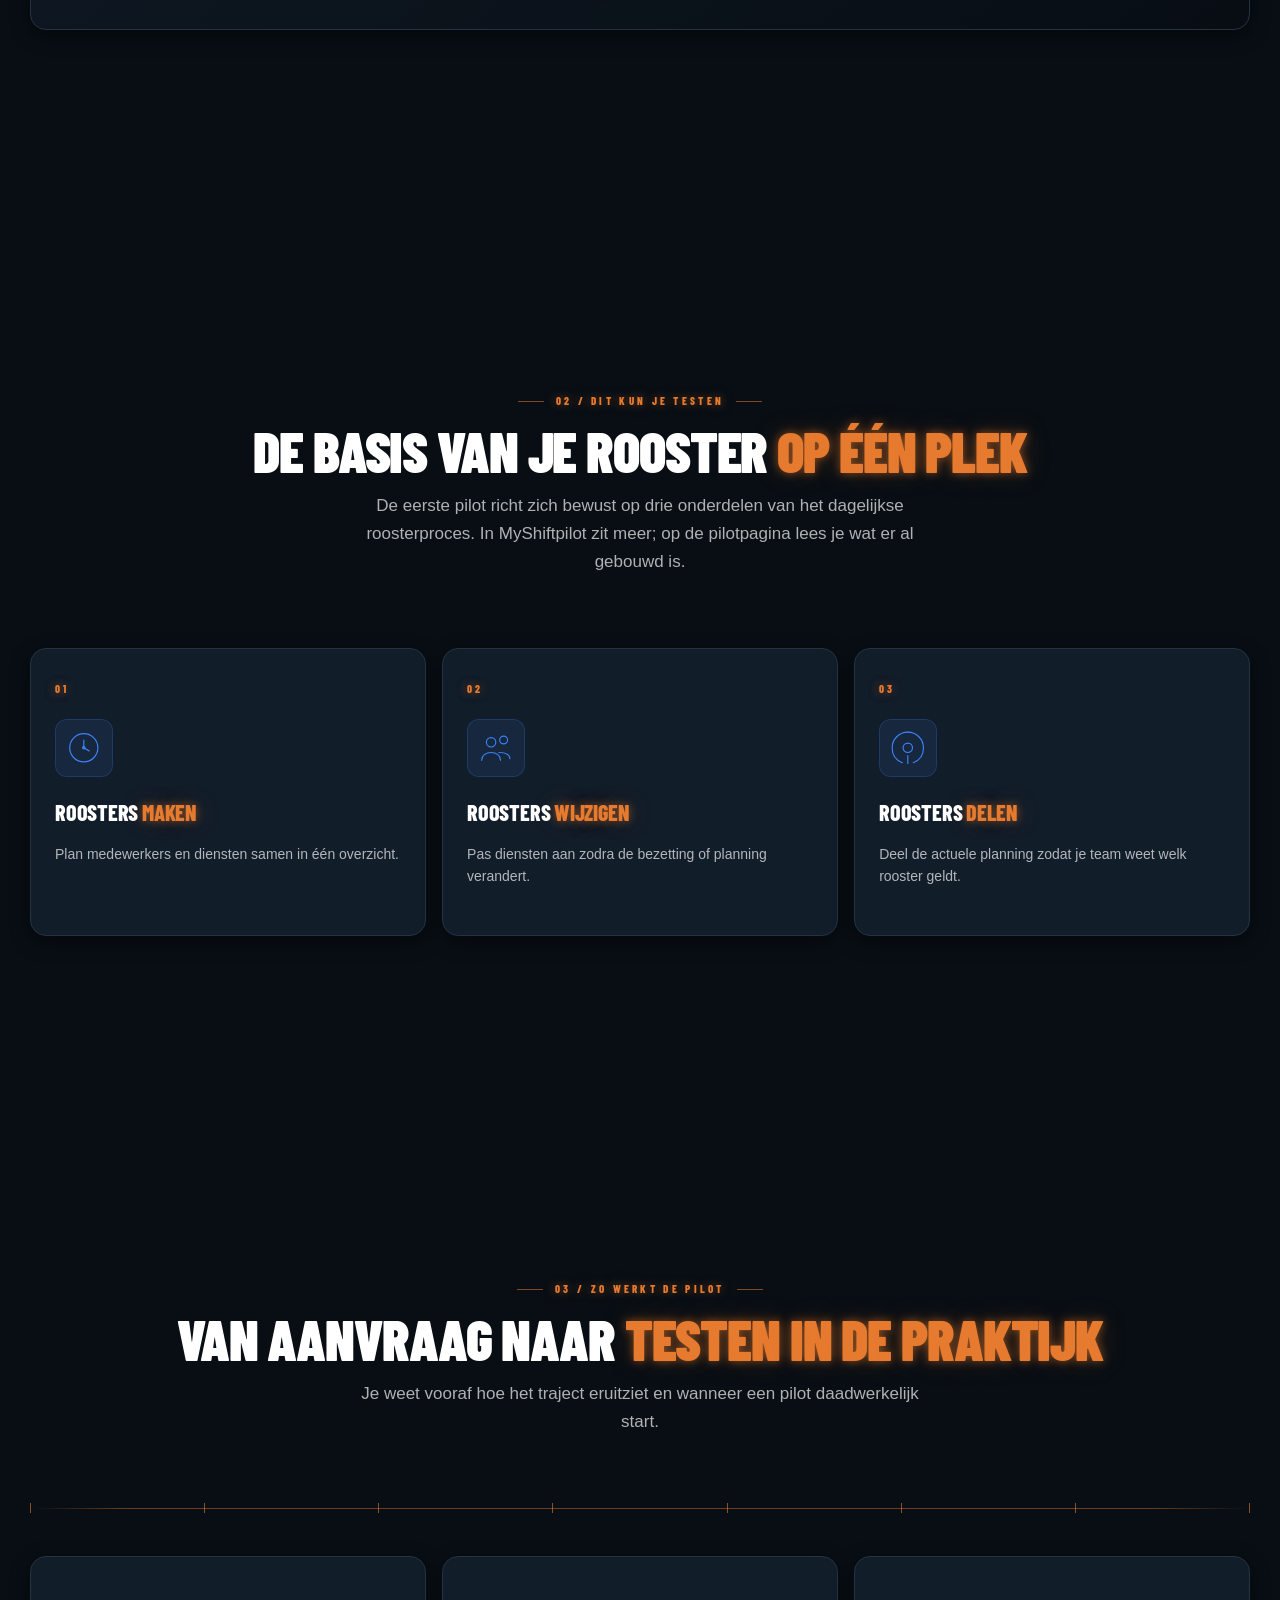
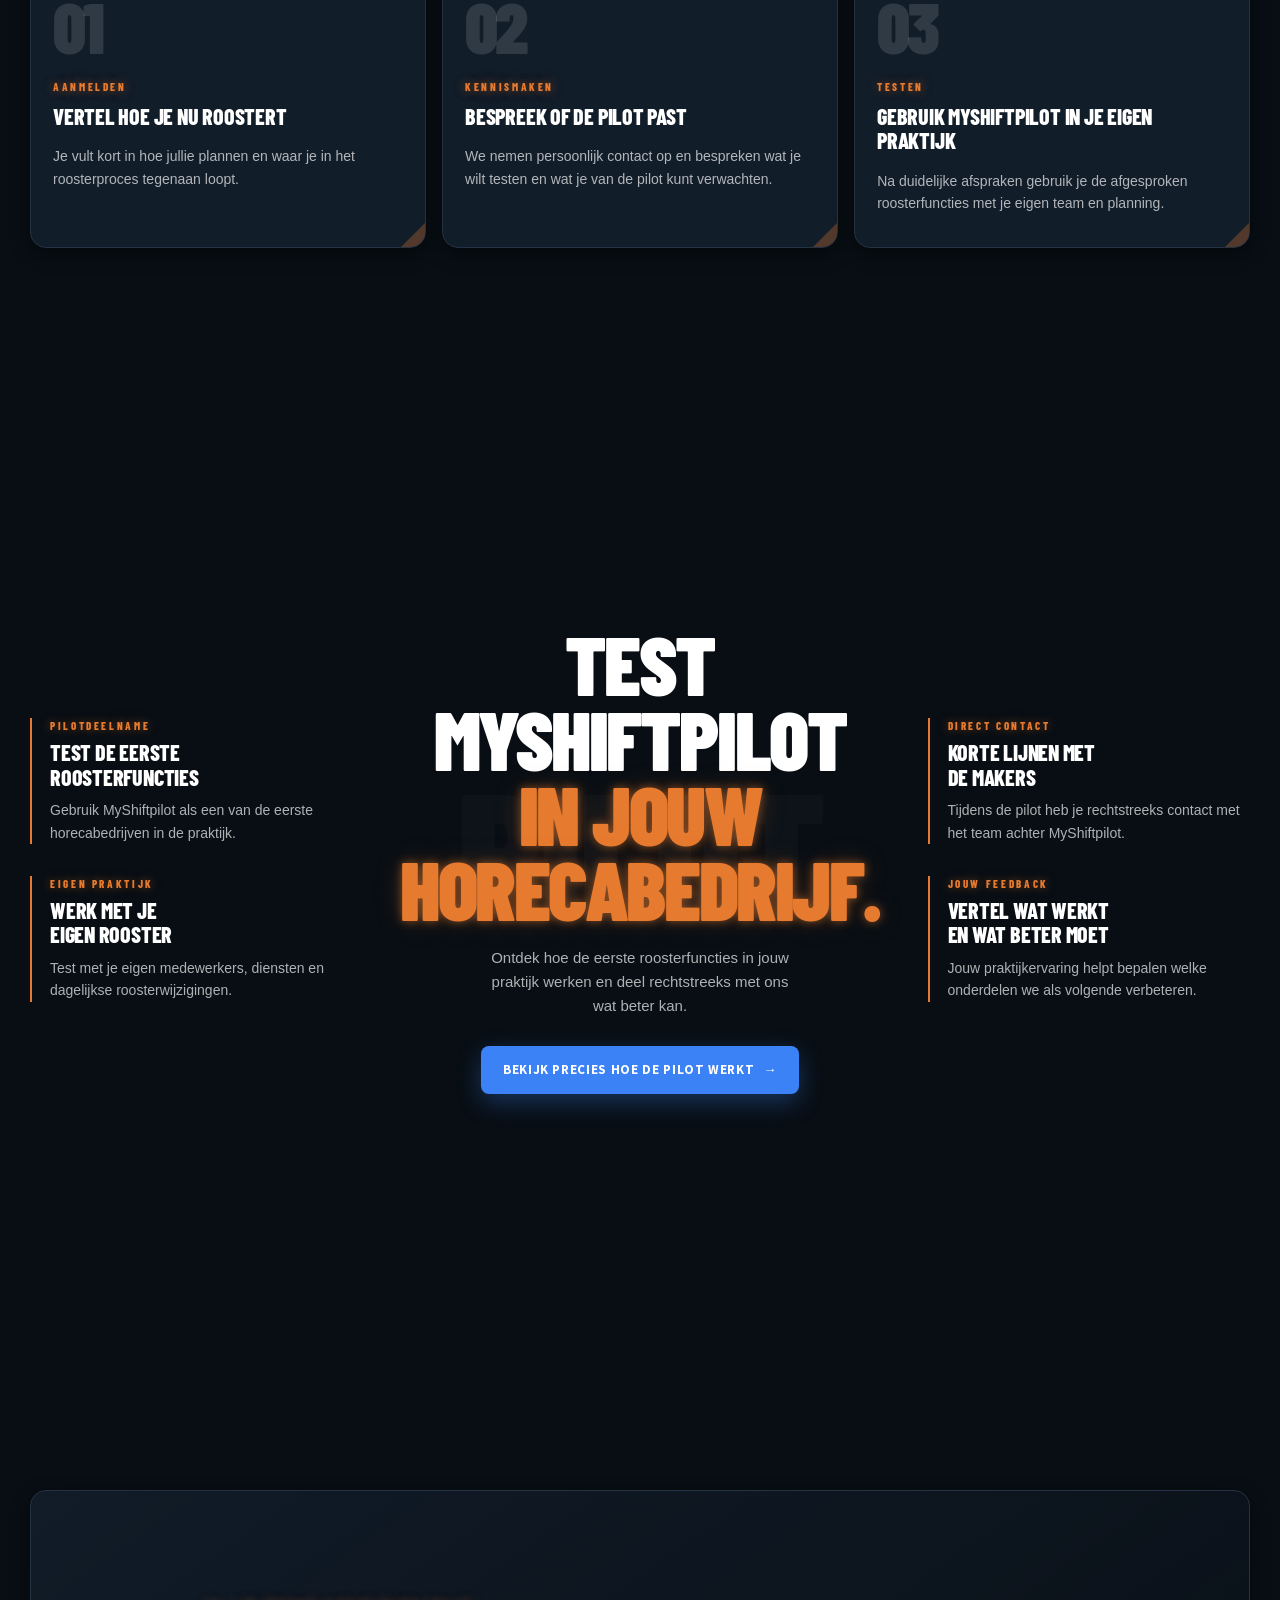
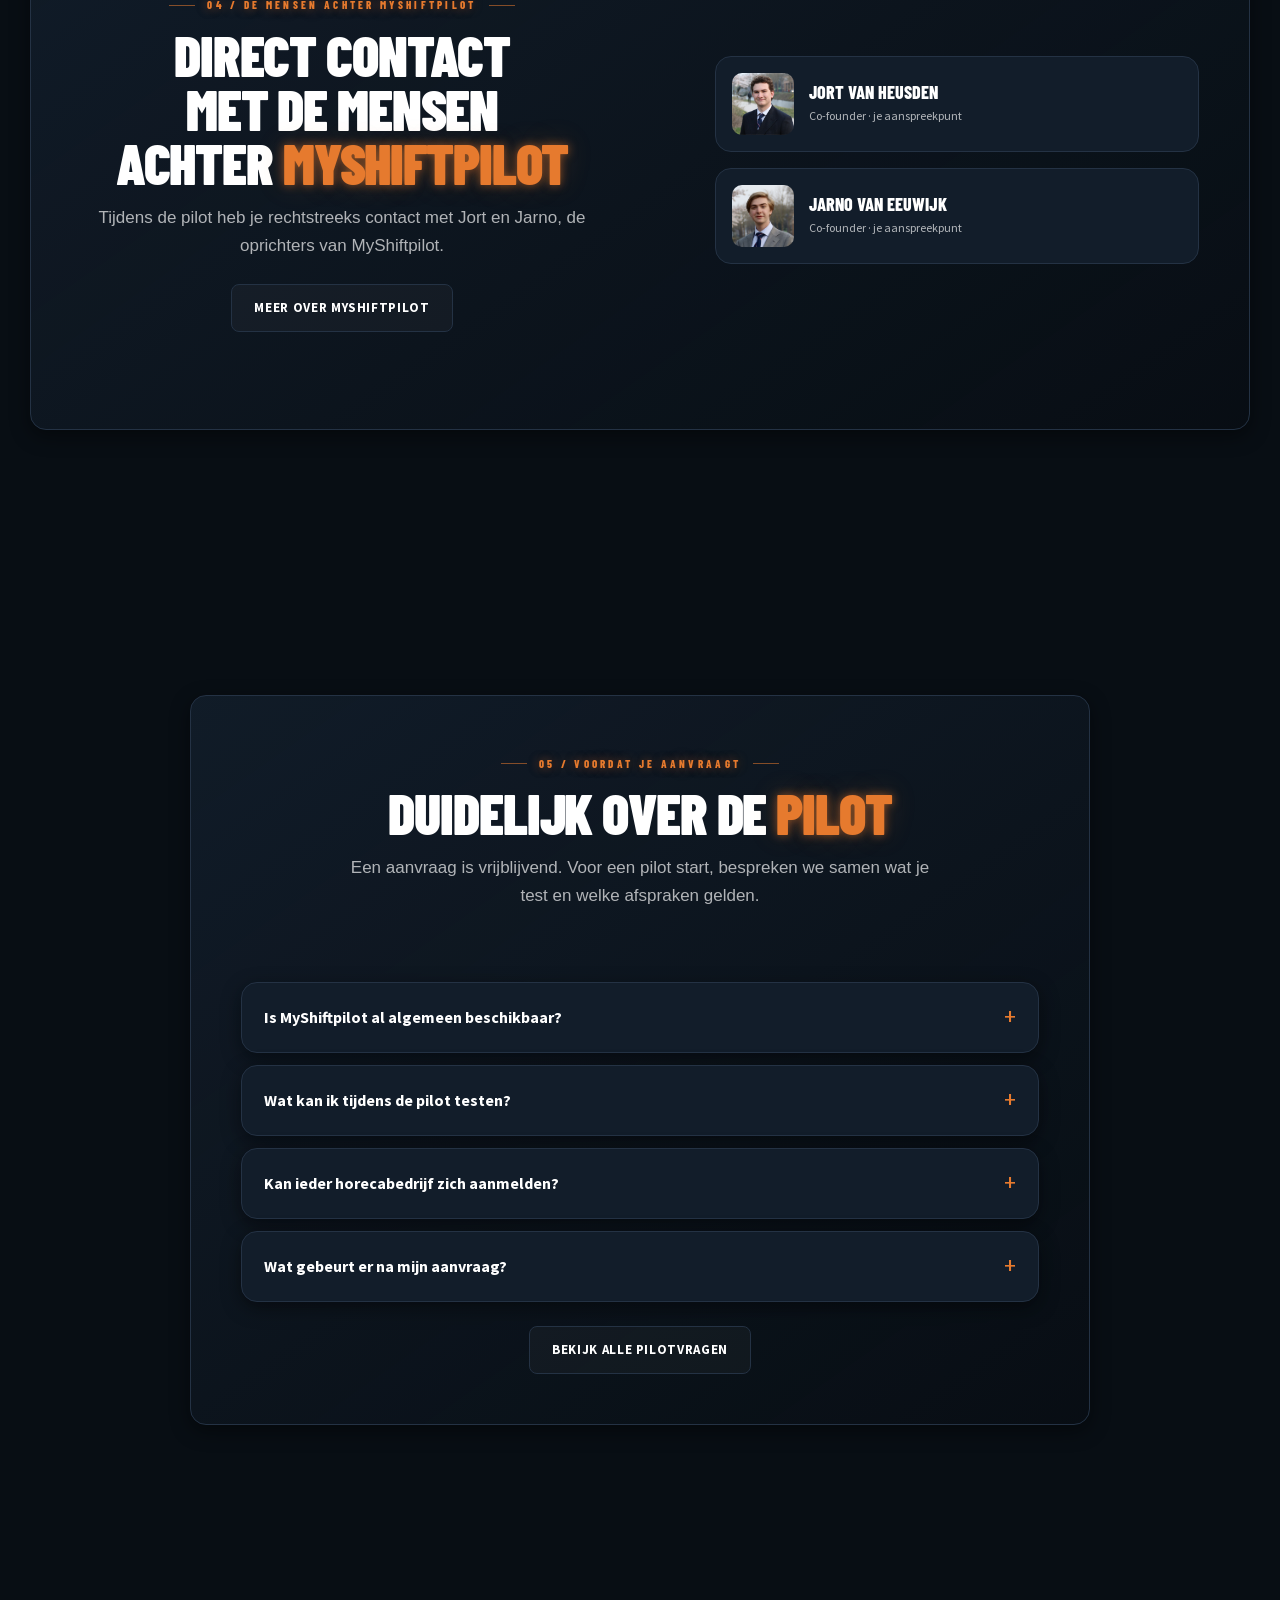
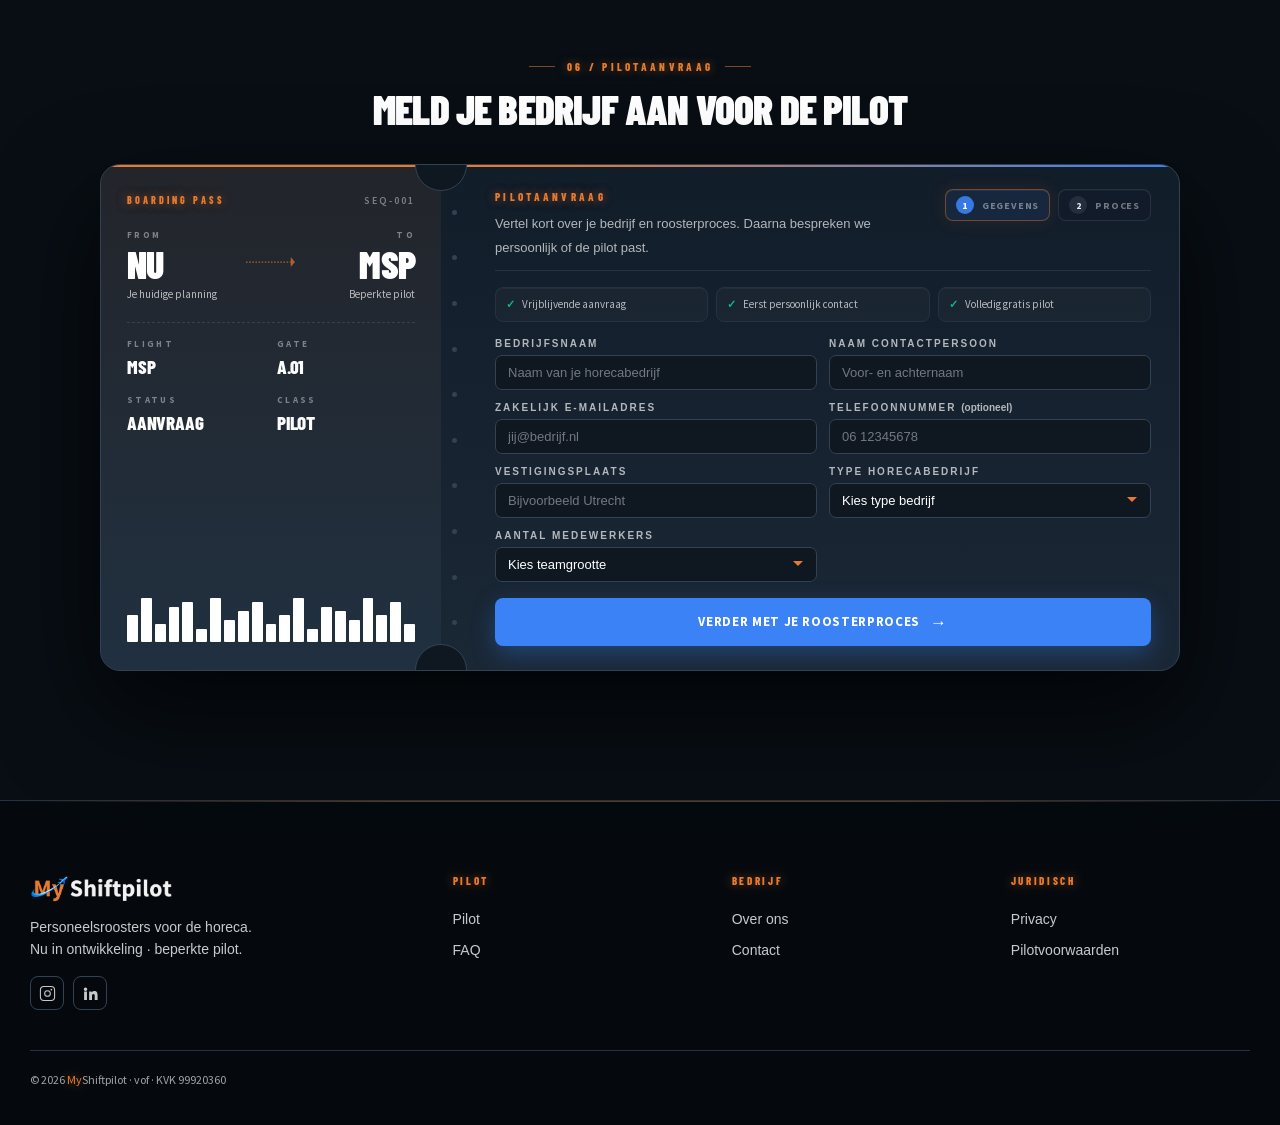
==== commit 385151e0: "deploy: a63a89fa8ee69aa6f8a48159d4af38c6c659ff11" ====
--- a/index.html
+++ b/index.html
@@ -336,10 +336,13 @@
 @keyframes blink{0%,49%{opacity:1}50%,100%{opacity:0}}
 .hero-sub{font-size:clamp(15px,1.4vw,18px);color:var(--wd);max-width:480px;line-height:1.65;margin-bottom:22px}
 .hero-actions{display:flex;gap:12px;margin-bottom:26px;flex-wrap:wrap}
-.hero-pilot-note{display:flex;align-items:center;gap:14px;max-width:500px;padding:15px 18px;border:1px solid var(--ls);border-left:2px solid var(--or);border-radius:10px;background:linear-gradient(90deg,rgba(230,122,46,.09),rgba(18,29,42,.34));box-shadow:0 12px 30px rgba(0,0,0,.16)}
-.hero-pilot-note strong{display:block;font-family:'Barlow Condensed','Arial Narrow','Impact',ui-sans-serif,system-ui,sans-serif;font-size:17px;letter-spacing:.06em;text-transform:uppercase;color:var(--w)}
-.hero-pilot-note span{display:block;margin-top:2px;color:var(--wd);font-size:13px;line-height:1.45}
-.hero-pilot-note-mark{display:grid;flex:0 0 34px;width:34px;height:34px;place-items:center;border-radius:50%;background:var(--or);color:var(--deep);font-size:19px;font-weight:900}
+.hero-pilot-note{position:relative;isolation:isolate;display:flex;align-items:center;gap:16px;max-width:540px;overflow:hidden;padding:18px 20px;border:1px solid rgba(230,122,46,.32);border-radius:16px;background:linear-gradient(145deg,rgba(30,45,61,.88),rgba(13,21,30,.94));box-shadow:inset 0 1px 0 rgba(255,255,255,.06),0 18px 42px rgba(0,0,0,.28),0 0 28px rgba(230,122,46,.08)}
+.hero-pilot-note::before{content:'';position:absolute;top:-110px;right:-70px;z-index:0;width:280px;height:280px;border-radius:50%;background:radial-gradient(circle,rgba(230,122,46,.26),transparent 68%);filter:blur(18px);pointer-events:none}
+.hero-pilot-note::after{content:'';position:absolute;top:0;right:28px;left:28px;z-index:2;height:1px;background:linear-gradient(90deg,transparent,rgba(230,122,46,.78),rgba(59,130,246,.55),transparent);box-shadow:0 0 14px rgba(230,122,46,.32);pointer-events:none}
+.hero-pilot-note>*:not(.pilot-mouse-glow__layer){position:relative;z-index:1}
+.hero-pilot-note strong{display:block;font-family:'Barlow Condensed','Arial Narrow','Impact',ui-sans-serif,system-ui,sans-serif;font-size:18px;letter-spacing:.06em;text-transform:uppercase;color:var(--w)}
+.hero-pilot-note span{display:block;margin-top:3px;color:var(--wd);font-size:14px;line-height:1.45}
+.hero-pilot-note-mark{display:block;flex:0 0 104px;width:104px;height:68px;margin:0;object-fit:cover;mix-blend-mode:screen;filter:drop-shadow(0 7px 13px rgba(59,130,246,.3))}
 
 .cta{
   display:inline-flex;align-items:center;gap:10px;
@@ -788,8 +791,9 @@
 .pilot-form-status{min-height:24px;margin-top:12px;font-size:13px;line-height:1.5;color:#fca5a5}
 .pilot-form-status:empty{min-height:0;margin-top:0}
 .pilot-assurances{display:grid;grid-template-columns:repeat(3,1fr);gap:8px;margin:0 0 14px;list-style:none}
-.pilot-assurances li{display:flex;align-items:center;gap:7px;padding:9px 10px;border:1px solid var(--ln);border-radius:7px;background:rgba(255,255,255,.025);color:var(--wd);font-size:11px;line-height:1.35}
-.pilot-assurances li::before{content:'✓';color:var(--gr);font-weight:900}
+.pilot-assurances li{position:relative;isolation:isolate;display:flex;align-items:center;gap:7px;overflow:hidden;padding:9px 10px;border:1px solid var(--ln);border-radius:7px;background:rgba(255,255,255,.025);color:var(--wd);font-size:11px;line-height:1.35;transition:border-color .24s var(--e),background .24s var(--e),box-shadow .24s var(--e)}
+.pilot-assurances li.pilot-mouse-glow-active{border-color:rgba(230,122,46,.5);background:rgba(230,122,46,.07);box-shadow:inset 0 1px 0 rgba(255,255,255,.06),0 0 0 1px rgba(230,122,46,.09),0 10px 22px rgba(0,0,0,.14)}
+.pilot-assurances li::before{position:relative;z-index:1;content:'✓';color:var(--gr);font-weight:900}
 .pilot-step{animation:rise .32s var(--eo)}
 .pilot-step[hidden]{display:none}
 .pilot-step .tf-grid{margin-bottom:16px}
@@ -886,7 +890,7 @@
         <a href="#mogelijkheden" class="cta ghost"><span>Bekijk wat je kunt testen</span></a>
       </div>
       <div class="hero-pilot-note delay-5" aria-label="De pilot is gratis">
-        <span class="hero-pilot-note-mark" aria-hidden="true">✓</span>
+        <img src="assets/myshiftpilot-plane-swoosh.png" alt="" aria-hidden="true" class="hero-pilot-note-mark">
         <div><strong>De pilot is volledig gratis</strong><span>Geen kosten, geen betaalgegevens en geen automatische verlenging.</span></div>
       </div>
     </div>
@@ -1114,7 +1118,7 @@
       <div class="pilot-step" data-pilot-step="contact">
         <ul class="pilot-assurances" aria-label="Zekerheden bij je aanvraag">
           <li>Vrijblijvende aanvraag</li>
-          <li>Geen automatische toegang</li>
+          <li>Eerst persoonlijk contact</li>
           <li>Volledig gratis pilot</li>
         </ul>
         <div class="tf-grid">
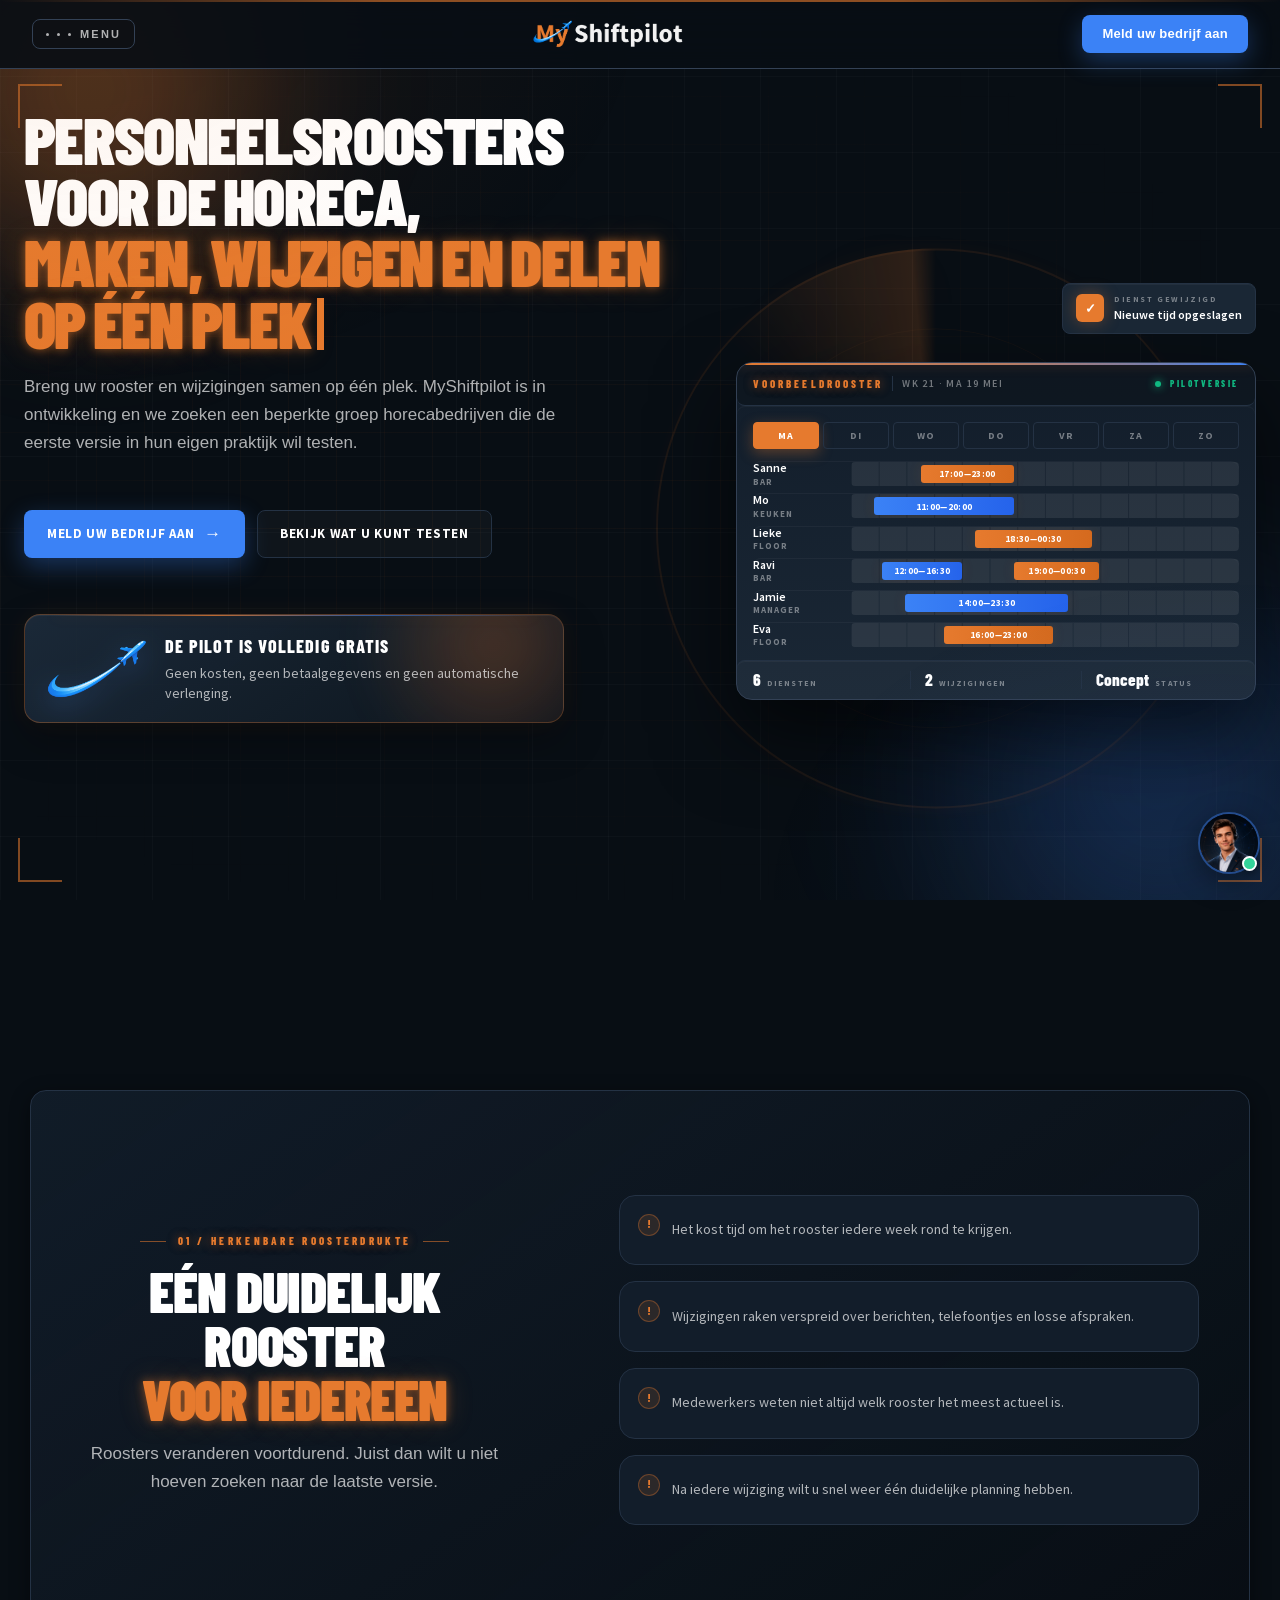
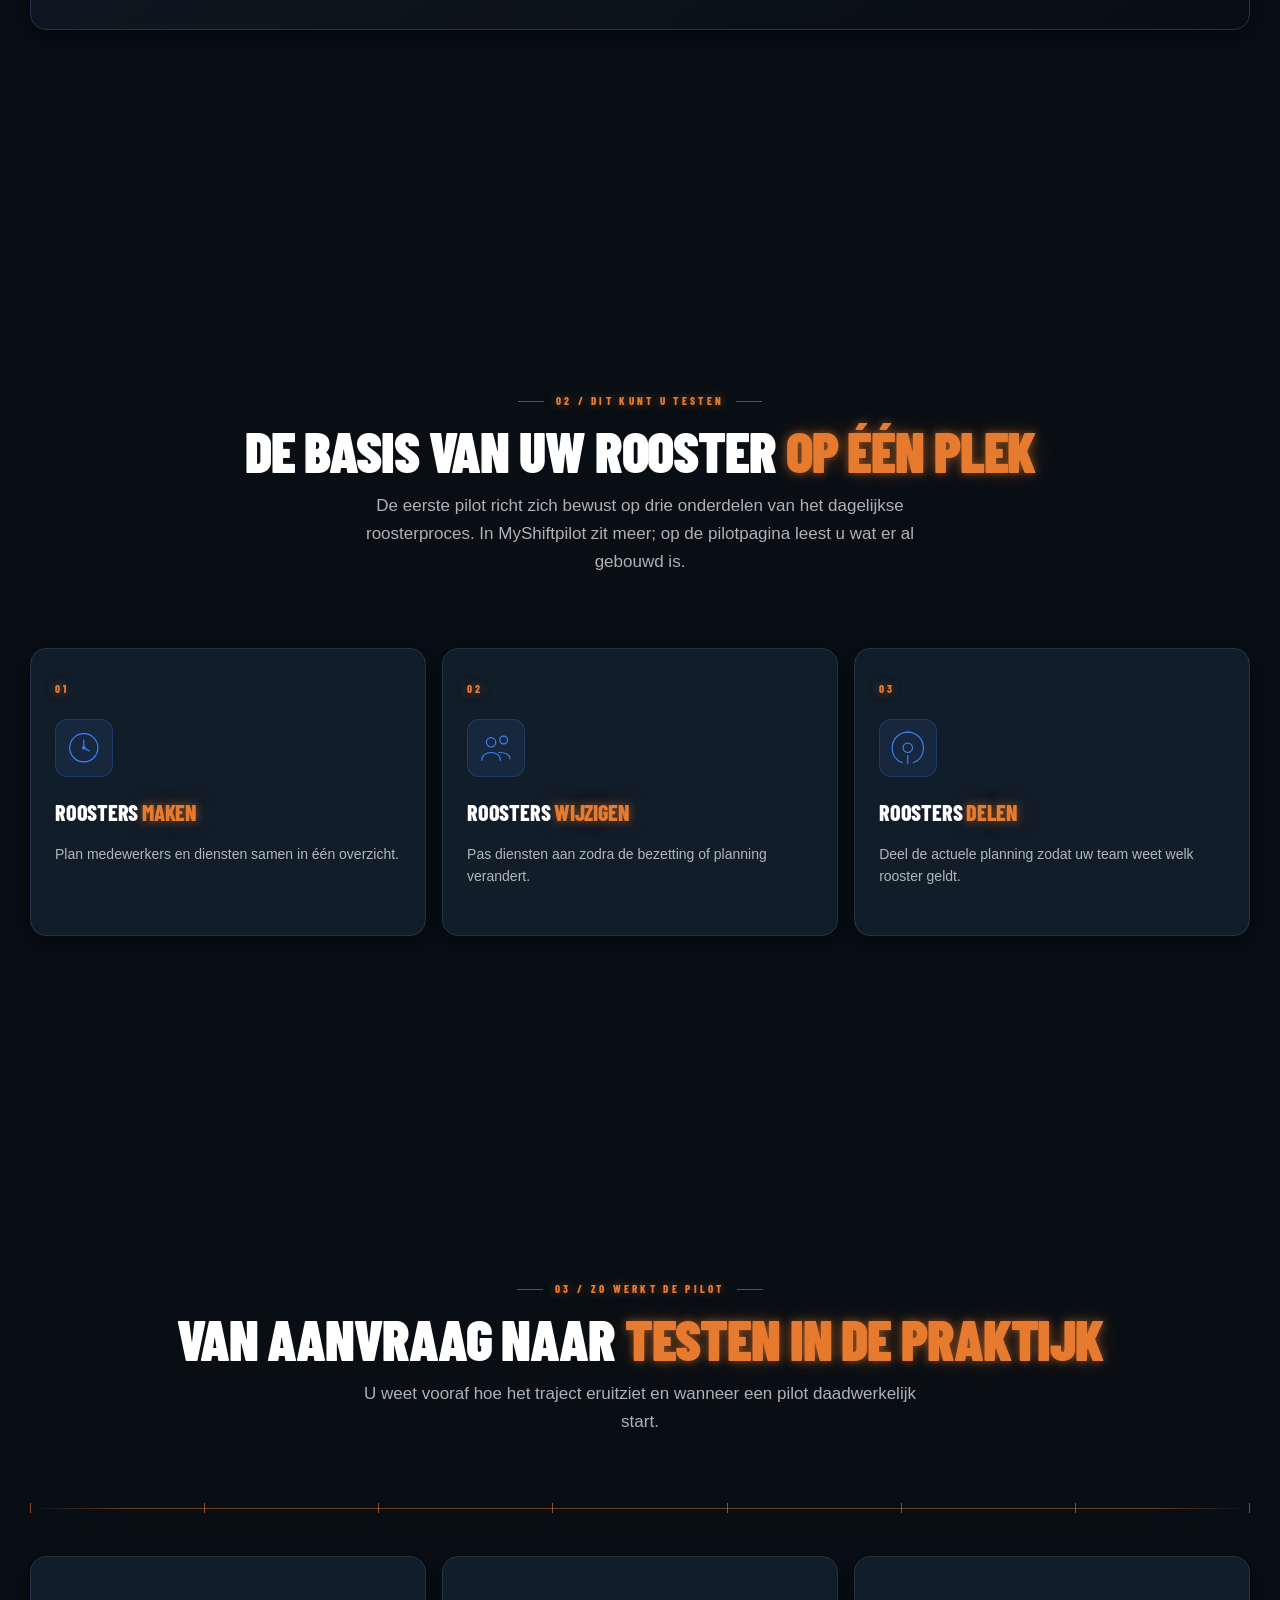
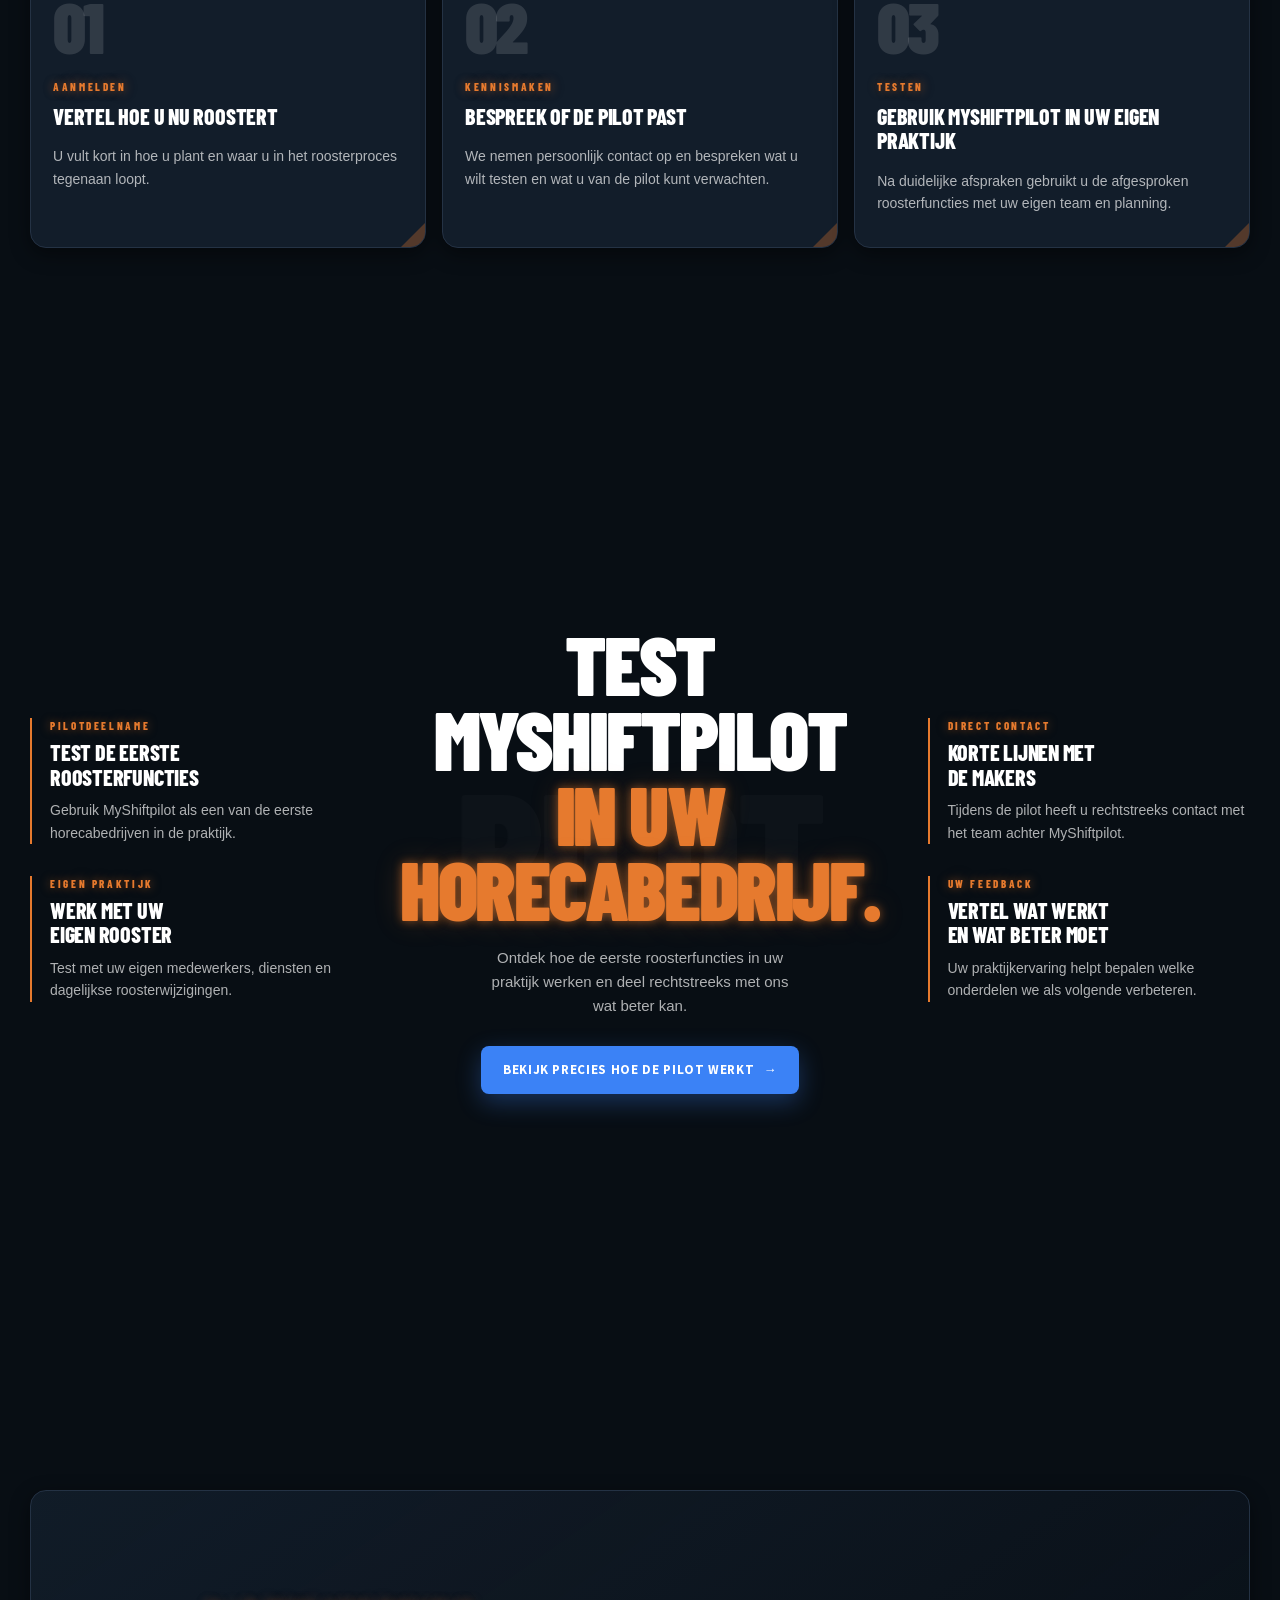
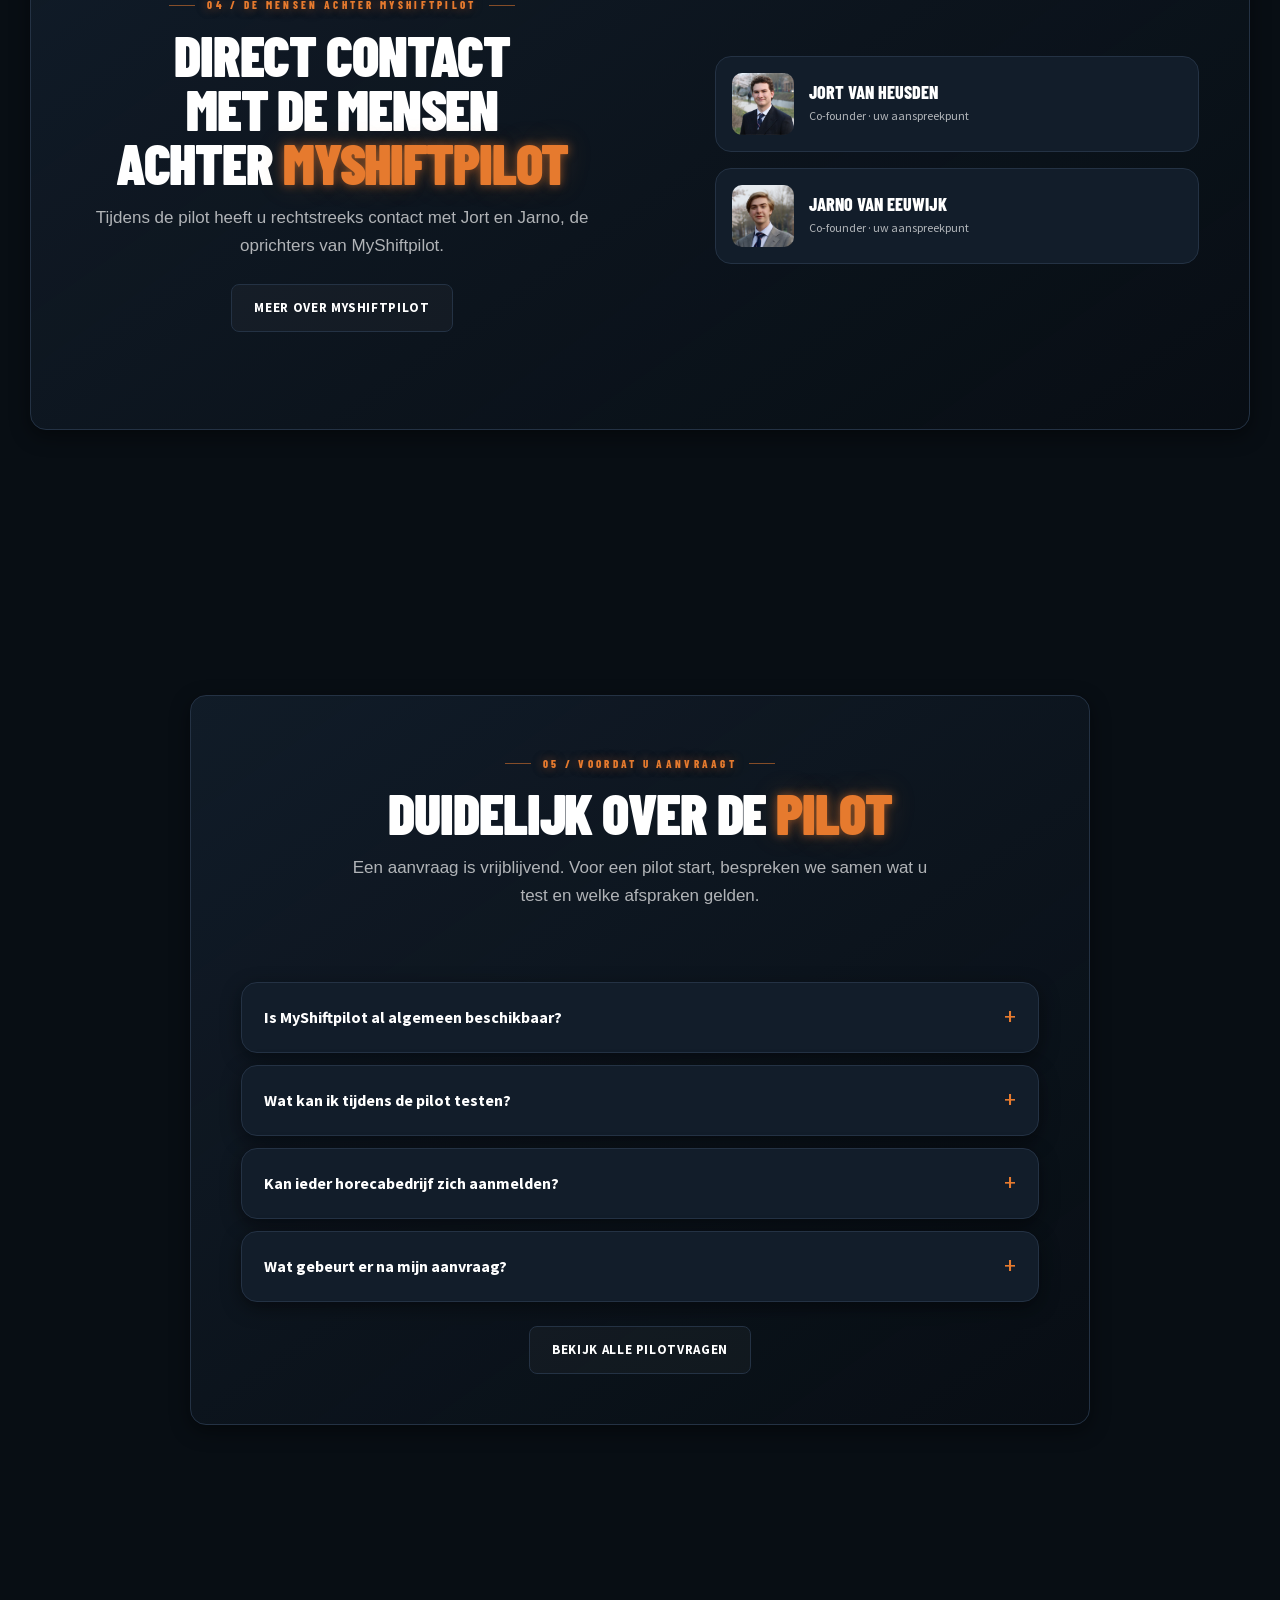
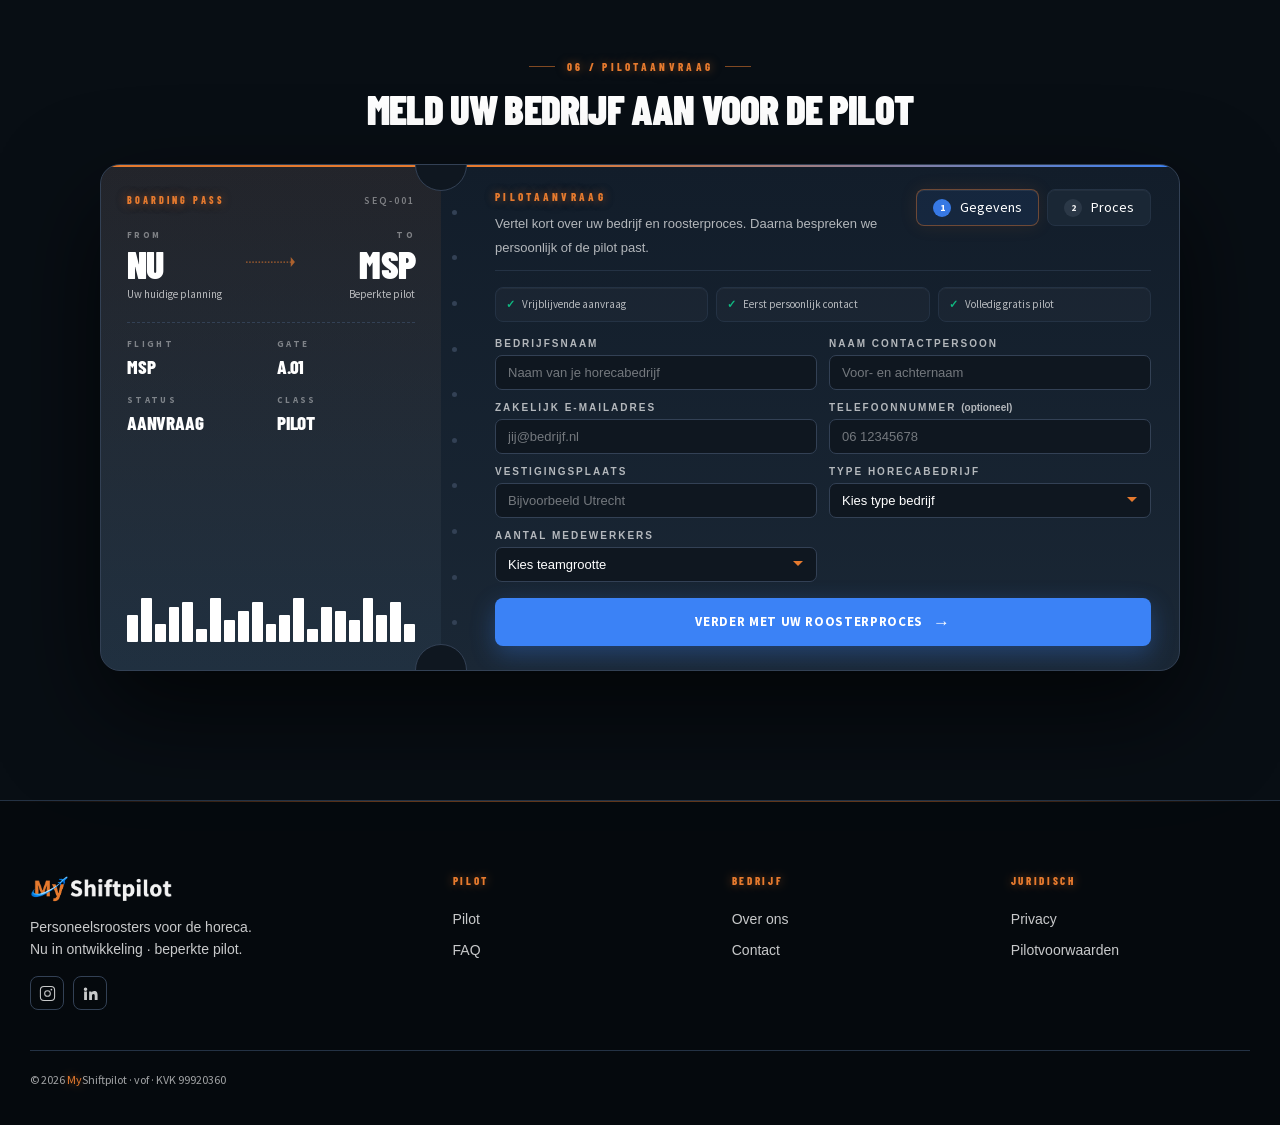
==== commit a23a4cb2: "deploy: b3c55b153c48308746fc28e2b9189b1bfec6f3b3" ====
--- a/index.html
+++ b/index.html
@@ -616,9 +616,10 @@
 .field::after{content:'';position:absolute;bottom:0;left:0;width:0;height:1px;background:var(--or);transition:width .3s var(--eo)}
 .field:focus-within::after{width:100%}
 .tf-steps{display:flex;justify-content:flex-end;align-items:flex-start;gap:8px;flex-wrap:wrap;flex:0 0 auto}
-.tf-step-chip{display:inline-flex;align-items:center;gap:8px;padding:6px 10px;border:1px solid rgba(148,163,184,.16);border-radius:999px;background:rgba(15,23,42,.24);transition:all .24s var(--e)}
+.tf-step-chip{display:inline-flex;align-items:center;gap:9px;padding:8px 16px;border:1px solid var(--ln);border-radius:9999px;background:var(--navy3);color:var(--w);font:inherit;font-size:14px;font-weight:400;line-height:1.35;transition:border-color .28s var(--e),box-shadow .28s var(--e)}
+.tf-step-chip:hover{border-color:rgba(230,122,46,.45);box-shadow:0 0 18px rgba(230,122,46,.18)}
 .tf-step-chip strong{display:inline-flex;align-items:center;justify-content:center;width:18px;height:18px;border-radius:999px;background:rgba(148,163,184,.14);font-size:10px;font-weight:800;letter-spacing:0;color:rgba(255,255,255,.9)}
-.tf-step-chip span{font-size:10px;font-weight:700;letter-spacing:.08em;text-transform:uppercase;color:var(--wf)}
+.tf-step-chip span{font-size:14px;font-weight:400;letter-spacing:0;text-transform:none;color:inherit}
 .tf-step-chip.active{border-color:rgba(59,130,246,.34);background:rgba(59,130,246,.09);box-shadow:none}
 .tf-step-chip.active strong{background:rgba(59,130,246,.9);color:#fff}
 .tf-step-chip.done{border-color:rgba(16,185,129,.24);background:rgba(16,185,129,.08)}
@@ -843,7 +844,7 @@
     <a href="index.html" class="brand-logo" aria-label="MyShiftpilot home">
       <img src="assets/logoMyShiftpilot_v5.png" alt="MyShiftpilot" class="logo-img">
     </a>
-    <a href="#pilot-aanvraag" class="login-btn">Meld je bedrijf aan</a>
+    <a href="#pilot-aanvraag" class="login-btn">Meld uw bedrijf aan</a>
   </div>
   <nav class="nav-panel" id="nav-panel" aria-label="Hoofdmenu" aria-hidden="true">
     <a href="index.html" class="np-link"><span class="np-num">01</span><span>Home</span></a>
@@ -883,11 +884,11 @@
         <span class="hero-title-line hl-orange">op één plek<span class="cursor"></span></span>
       </h1>
       <p class="hero-sub delay-3">
-        Breng je rooster en wijzigingen samen op één plek. MyShiftpilot is in ontwikkeling en we zoeken een beperkte groep horecabedrijven die de eerste versie in hun eigen praktijk wil testen.
+        Breng uw rooster en wijzigingen samen op één plek. MyShiftpilot is in ontwikkeling en we zoeken een beperkte groep horecabedrijven die de eerste versie in hun eigen praktijk wil testen.
       </p>
       <div class="hero-actions delay-4">
-        <a href="#pilot-aanvraag" class="cta primary"><span>Meld je bedrijf aan</span><span class="cta-arrow">→</span></a>
-        <a href="#mogelijkheden" class="cta ghost"><span>Bekijk wat je kunt testen</span></a>
+        <a href="#pilot-aanvraag" class="cta primary"><span>Meld uw bedrijf aan</span><span class="cta-arrow">→</span></a>
+        <a href="#mogelijkheden" class="cta ghost"><span>Bekijk wat u kunt testen</span></a>
       </div>
       <div class="hero-pilot-note delay-5" aria-label="De pilot is gratis">
         <img src="assets/myshiftpilot-plane-swoosh.png" alt="" aria-hidden="true" class="hero-pilot-note-mark">
@@ -945,13 +946,13 @@
     <div class="sec-head reveal">
       <div class="sec-num">01 / HERKENBARE ROOSTERDRUKTE</div>
       <h2 class="sec-title" id="problem-title">Eén duidelijk rooster <span class="brand-my">voor iedereen</span></h2>
-      <p class="sec-lead">Roosters veranderen voortdurend. Juist dan wil je niet hoeven zoeken naar de laatste versie.</p>
+      <p class="sec-lead">Roosters veranderen voortdurend. Juist dan wilt u niet hoeven zoeken naar de laatste versie.</p>
     </div>
     <ul class="problem-list reveal" aria-label="Herkenbare problemen bij personeelsplanning">
       <li>Het kost tijd om het rooster iedere week rond te krijgen.</li>
       <li>Wijzigingen raken verspreid over berichten, telefoontjes en losse afspraken.</li>
       <li>Medewerkers weten niet altijd welk rooster het meest actueel is.</li>
-      <li>Na iedere wijziging wil je snel weer één duidelijke planning hebben.</li>
+      <li>Na iedere wijziging wilt u snel weer één duidelijke planning hebben.</li>
     </ul>
   </div>
 </section>
@@ -959,9 +960,9 @@
 <!-- =============== FEATURES =============== -->
 <section class="features section-dark" id="mogelijkheden">
   <div class="sec-head reveal">
-    <div class="sec-num">02 / DIT KUN JE TESTEN</div>
-    <h2 class="sec-title">De basis van je rooster <span class="brand-my">op één plek</span></h2>
-    <p class="sec-lead">De eerste pilot richt zich bewust op drie onderdelen van het dagelijkse roosterproces. In MyShiftpilot zit meer; op de pilotpagina lees je wat er al gebouwd is.</p>
+    <div class="sec-num">02 / DIT KUNT U TESTEN</div>
+    <h2 class="sec-title">De basis van uw rooster <span class="brand-my">op één plek</span></h2>
+    <p class="sec-lead">De eerste pilot richt zich bewust op drie onderdelen van het dagelijkse roosterproces. In MyShiftpilot zit meer; op de pilotpagina leest u wat er al gebouwd is.</p>
   </div>
   <div class="f-grid">
     <article class="f-card" style="--d:0s">
@@ -980,7 +981,7 @@
       <span class="f-num">03</span>
       <div class="f-glyph"><svg viewBox="0 0 48 48" fill="none" stroke="currentColor" stroke-width="1.5" stroke-linecap="round"><path d="M24 4a20 20 0 0 1 20 20c0 9-5 16-13 19"/><path d="M24 4a20 20 0 0 0-20 20c0 9 5 16 13 19"/><circle cx="24" cy="24" r="6"/><path d="M24 34v10"/></svg></div>
       <h3 class="f-title">Roosters <em>delen</em></h3>
-      <p class="f-desc">Deel de actuele planning zodat je team weet welk rooster geldt.</p>
+      <p class="f-desc">Deel de actuele planning zodat uw team weet welk rooster geldt.</p>
     </article>
   </div>
 </section>
@@ -990,15 +991,15 @@
   <div class="sec-head reveal">
     <div class="sec-num">03 / ZO WERKT DE PILOT</div>
     <h2 class="sec-title">Van aanvraag naar <span class="brand-my">testen in de praktijk</span></h2>
-    <p class="sec-lead">Je weet vooraf hoe het traject eruitziet en wanneer een pilot daadwerkelijk start.</p>
+    <p class="sec-lead">U weet vooraf hoe het traject eruitziet en wanneer een pilot daadwerkelijk start.</p>
   </div>
   <div class="runway">
     <div class="runway-line"></div>
     <div class="runway-marks"><span class="mark"></span><span class="mark"></span><span class="mark"></span><span class="mark"></span><span class="mark"></span><span class="mark"></span><span class="mark"></span><span class="mark"></span></div>
     <div class="steps">
-      <div class="step" style="--d:0s"><div class="step-num">01</div><div class="step-tag">AANMELDEN</div><h3 class="step-title">Vertel hoe je nu roostert</h3><p class="step-desc">Je vult kort in hoe jullie plannen en waar je in het roosterproces tegenaan loopt.</p></div>
-      <div class="step" style="--d:.15s"><div class="step-num">02</div><div class="step-tag">KENNISMAKEN</div><h3 class="step-title">Bespreek of de pilot past</h3><p class="step-desc">We nemen persoonlijk contact op en bespreken wat je wilt testen en wat je van de pilot kunt verwachten.</p></div>
-      <div class="step" style="--d:.3s"><div class="step-num">03</div><div class="step-tag">TESTEN</div><h3 class="step-title">Gebruik MyShiftpilot in je eigen praktijk</h3><p class="step-desc">Na duidelijke afspraken gebruik je de afgesproken roosterfuncties met je eigen team en planning.</p></div>
+      <div class="step" style="--d:0s"><div class="step-num">01</div><div class="step-tag">AANMELDEN</div><h3 class="step-title">Vertel hoe u nu roostert</h3><p class="step-desc">U vult kort in hoe u plant en waar u in het roosterproces tegenaan loopt.</p></div>
+      <div class="step" style="--d:.15s"><div class="step-num">02</div><div class="step-tag">KENNISMAKEN</div><h3 class="step-title">Bespreek of de pilot past</h3><p class="step-desc">We nemen persoonlijk contact op en bespreken wat u wilt testen en wat u van de pilot kunt verwachten.</p></div>
+      <div class="step" style="--d:.3s"><div class="step-num">03</div><div class="step-tag">TESTEN</div><h3 class="step-title">Gebruik MyShiftpilot in uw eigen praktijk</h3><p class="step-desc">Na duidelijke afspraken gebruikt u de afgesproken roosterfuncties met uw eigen team en planning.</p></div>
     </div>
   </div>
 </section>
@@ -1015,25 +1016,25 @@
       </div>
       <div class="df-item" style="--d:.15s">
         <div class="df-item-tag">Eigen praktijk</div>
-        <div class="df-item-title">Werk met je<br>eigen rooster</div>
-        <div class="df-item-desc">Test met je eigen medewerkers, diensten en dagelijkse roosterwijzigingen.</div>
+        <div class="df-item-title">Werk met uw<br>eigen rooster</div>
+        <div class="df-item-desc">Test met uw eigen medewerkers, diensten en dagelijkse roosterwijzigingen.</div>
       </div>
     </div>
     <div class="df-center">
-      <div class="df-headline">Test MyShiftpilot<br><span>in jouw horecabedrijf.</span></div>
-      <p class="df-sub">Ontdek hoe de eerste roosterfuncties in jouw praktijk werken en deel rechtstreeks met ons wat beter kan.</p>
+      <div class="df-headline">Test MyShiftpilot<br><span>in uw horecabedrijf.</span></div>
+      <p class="df-sub">Ontdek hoe de eerste roosterfuncties in uw praktijk werken en deel rechtstreeks met ons wat beter kan.</p>
       <a href="pilot.html" class="df-cta">Bekijk precies hoe de pilot werkt <span>→</span></a>
     </div>
     <div class="df-right">
       <div class="df-item" style="--d:.3s">
         <div class="df-item-tag">Direct contact</div>
         <div class="df-item-title">Korte lijnen met<br>de makers</div>
-        <div class="df-item-desc">Tijdens de pilot heb je rechtstreeks contact met het team achter MyShiftpilot.</div>
+        <div class="df-item-desc">Tijdens de pilot heeft u rechtstreeks contact met het team achter MyShiftpilot.</div>
       </div>
       <div class="df-item" style="--d:.45s">
-        <div class="df-item-tag">Jouw feedback</div>
+        <div class="df-item-tag">Uw feedback</div>
         <div class="df-item-title">Vertel wat werkt<br>en wat beter moet</div>
-        <div class="df-item-desc">Jouw praktijkervaring helpt bepalen welke onderdelen we als volgende verbeteren.</div>
+        <div class="df-item-desc">Uw praktijkervaring helpt bepalen welke onderdelen we als volgende verbeteren.</div>
       </div>
     </div>
   </div>
@@ -1045,12 +1046,12 @@
     <div class="sec-head reveal">
       <div class="sec-num">04 / DE MENSEN ACHTER MYSHIFTPILOT</div>
       <h2 class="sec-title" id="about-brief-title">Direct contact met de mensen achter <span class="brand-my">MyShiftpilot</span></h2>
-      <p class="sec-lead">Tijdens de pilot heb je rechtstreeks contact met Jort en Jarno, de oprichters van MyShiftpilot.</p>
+      <p class="sec-lead">Tijdens de pilot heeft u rechtstreeks contact met Jort en Jarno, de oprichters van MyShiftpilot.</p>
       <a href="about.html" class="cta ghost">Meer over MyShiftpilot</a>
     </div>
     <div class="about-people reveal" aria-label="De oprichters van MyShiftpilot">
-      <div class="about-person"><img src="assets/team-jort-van-heusden.jpg" alt="Jort van Heusden" loading="lazy" decoding="async"><div><strong>Jort van Heusden</strong><span>Co-founder · je aanspreekpunt</span></div></div>
-      <div class="about-person"><img src="assets/team-jarno-van-eeuwijk.jpg" alt="Jarno van Eeuwijk" loading="lazy" decoding="async"><div><strong>Jarno van Eeuwijk</strong><span>Co-founder · je aanspreekpunt</span></div></div>
+      <div class="about-person"><img src="assets/team-jort-van-heusden.jpg" alt="Jort van Heusden" loading="lazy" decoding="async"><div><strong>Jort van Heusden</strong><span>Co-founder · uw aanspreekpunt</span></div></div>
+      <div class="about-person"><img src="assets/team-jarno-van-eeuwijk.jpg" alt="Jarno van Eeuwijk" loading="lazy" decoding="async"><div><strong>Jarno van Eeuwijk</strong><span>Co-founder · uw aanspreekpunt</span></div></div>
     </div>
   </div>
 </section>
@@ -1059,15 +1060,15 @@
 <section class="home-faq section-dark" id="faq" aria-labelledby="faq-title">
   <div class="home-faq-inner">
     <div class="sec-head reveal">
-      <div class="sec-num">05 / VOORDAT JE AANVRAAGT</div>
+      <div class="sec-num">05 / VOORDAT U AANVRAAGT</div>
       <h2 class="sec-title" id="faq-title">Duidelijk over de <span class="brand-my">pilot</span></h2>
-      <p class="sec-lead">Een aanvraag is vrijblijvend. Voor een pilot start, bespreken we samen wat je test en welke afspraken gelden.</p>
+      <p class="sec-lead">Een aanvraag is vrijblijvend. Voor een pilot start, bespreken we samen wat u test en welke afspraken gelden.</p>
     </div>
     <div class="home-faq-list reveal">
       <details><summary>Is MyShiftpilot al algemeen beschikbaar?</summary><p>Nog niet. MyShiftpilot wordt nu getest met een beperkte groep horecabedrijven.</p></details>
       <details><summary>Wat kan ik tijdens de pilot testen?</summary><p>De huidige pilotscope bestaat uit personeelsroosters maken, wijzigen en delen.</p></details>
-      <details><summary>Kan ieder horecabedrijf zich aanmelden?</summary><p>Ja. Na je aanvraag bespreken we persoonlijk of de huidige pilot bij je bedrijf en roosterproces past.</p></details>
-      <details><summary>Wat gebeurt er na mijn aanvraag?</summary><p>We nemen contact op voor een kennismaking. Als de pilot past, doe je gratis mee zonder betaalverplichting of automatische verlenging.</p></details>
+      <details><summary>Kan ieder horecabedrijf zich aanmelden?</summary><p>Ja. Na uw aanvraag bespreken we persoonlijk of de huidige pilot bij uw bedrijf en roosterproces past.</p></details>
+      <details><summary>Wat gebeurt er na mijn aanvraag?</summary><p>We nemen contact op voor een kennismaking. Als de pilot past, doet u gratis mee zonder betaalverplichting of automatische verlenging.</p></details>
     </div>
     <div class="home-faq-actions"><a href="faq.html" class="cta ghost">Bekijk alle pilotvragen</a></div>
   </div>
@@ -1077,7 +1078,7 @@
 <section class="demo" id="pilot-aanvraag" aria-labelledby="pilot-form-title">
   <div class="sec-head">
     <div class="sec-num">06 / PILOTAANVRAAG</div>
-    <h2 class="sec-title" id="pilot-form-title">Meld je bedrijf aan voor de pilot</h2>
+    <h2 class="sec-title" id="pilot-form-title">Meld uw bedrijf aan voor de pilot</h2>
   </div>
   <form class="ticket" id="pilot-form" aria-describedby="pilot-privacy-text">
     <div class="ticket-after-top"></div>
@@ -1085,13 +1086,13 @@
     <div class="ticket-success-overlay" id="pilot-form-success" role="status" aria-live="polite" tabindex="-1" hidden>
       <div class="tso-check">✓</div>
       <div class="tso-title">Pilotaanvraag ontvangen</div>
-      <div class="tso-sub">We bekijken je aanvraag en nemen persoonlijk contact op om te bespreken of de pilot bij je bedrijf past.</div>
+      <div class="tso-sub">We bekijken uw aanvraag en nemen persoonlijk contact op om te bespreken of de pilot bij uw bedrijf past.</div>
       <div class="tso-flight">FLIGHT MSP · GATE A.01 · BEPERKTE PILOT</div>
     </div>
     <div class="ticket-stub">
       <div class="stub-top"><div class="stub-tag">BOARDING PASS</div><div class="stub-seq">SEQ-001</div></div>
       <div class="stub-route">
-        <div class="rt-from"><span class="rt-lab">FROM</span><span class="rt-code">NU</span><span class="rt-name">Je huidige planning</span></div>
+        <div class="rt-from"><span class="rt-lab">FROM</span><span class="rt-code">NU</span><span class="rt-name">Uw huidige planning</span></div>
         <div class="rt-line"><svg viewBox="0 0 100 24" preserveAspectRatio="none" aria-hidden="true"><path d="M2 12 L92 12" stroke="currentColor" stroke-width="1.5" stroke-dasharray="3 3" fill="none"/><path d="M88 6 L96 12 L88 18 Z" fill="currentColor"/></svg></div>
         <div class="rt-to"><span class="rt-lab">TO</span><span class="rt-code">MSP</span><span class="rt-name">Beperkte pilot</span></div>
       </div>
@@ -1108,7 +1109,7 @@
       <div class="tf-head">
         <div class="tf-head-copy">
           <span class="tf-tag">PILOTAANVRAAG</span>
-          <span class="tf-mini">Vertel kort over je bedrijf en roosterproces. Daarna bespreken we persoonlijk of de pilot past.</span>
+          <span class="tf-mini">Vertel kort over uw bedrijf en roosterproces. Daarna bespreken we persoonlijk of de pilot past.</span>
         </div>
         <div class="tf-steps" aria-label="Stappen pilotaanvraag">
           <div class="tf-step-chip active" data-pilot-indicator="contact"><strong>1</strong><span>Gegevens</span></div>
@@ -1149,11 +1150,11 @@
             </select>
           </label>
         </div>
-        <button type="button" class="cta primary tf-submit" data-pilot-next><span>Verder met je roosterproces</span><span class="cta-arrow">→</span></button>
+        <button type="button" class="cta primary tf-submit" data-pilot-next><span>Verder met uw roosterproces</span><span class="cta-arrow">→</span></button>
       </div>
       <div class="pilot-step" data-pilot-step="planning" hidden>
         <div class="tf-grid">
-          <label class="field span-2"><span>Hoe maken jullie nu het rooster?</span>
+          <label class="field span-2"><span>Hoe maakt u nu het rooster?</span>
             <select name="currentPlanningMethod" required>
               <option value="" disabled selected>Kies huidige werkwijze</option>
               <option value="spreadsheets">Excel of spreadsheets</option>
@@ -1163,10 +1164,10 @@
               <option value="other">Anders</option>
             </select>
           </label>
-          <label class="field span-2"><span>Wat is jullie grootste roosteruitdaging?</span><textarea name="challenge" rows="4" minlength="10" maxlength="300" required placeholder="Waar kost het roosteren de meeste tijd?"></textarea></label>
-          <label class="field span-2"><span>Willen jullie MyShiftpilot in de praktijk testen?</span>
+          <label class="field span-2"><span>Wat is uw grootste roosteruitdaging?</span><textarea name="challenge" rows="4" minlength="10" maxlength="300" required placeholder="Waar kost het roosteren de meeste tijd?"></textarea></label>
+          <label class="field span-2"><span>Wilt u MyShiftpilot in de praktijk testen?</span>
             <select name="pilotInterest" required>
-              <option value="" disabled selected>Kies wat bij jullie past</option>
+              <option value="" disabled selected>Kies wat bij u past</option>
               <option value="yes">Ja, we willen de roosterfuncties in de praktijk testen</option>
               <option value="exploring">We willen eerst bespreken wat deelname inhoudt</option>
             </select>
@@ -1177,11 +1178,11 @@
           <button type="button" class="cta primary tf-submit" data-pilot-submit><span>Verstuur pilotaanvraag</span><span class="cta-arrow">→</span></button>
         </div>
         <p class="tf-fineprint">Beperkte zakelijke pilot · deelname na schriftelijke afspraken · product in ontwikkeling</p>
-        <p class="pilot-privacy" id="pilot-privacy-text">We gebruiken je gegevens alleen voor deze aanvraag. Meer in onze <a href="privacy.html">privacyverklaring</a>.</p>
+        <p class="pilot-privacy" id="pilot-privacy-text">We gebruiken uw gegevens alleen voor deze aanvraag. Meer in onze <a href="privacy.html">privacyverklaring</a>.</p>
         <p class="pilot-form-fallback">Lukt versturen niet? Mail naar <a href="mailto:info@myshiftpilot.nl">info@myshiftpilot.nl</a>.</p>
       </div>
       <p class="pilot-form-status" id="pilot-form-status" role="alert" aria-live="polite"></p>
-      <noscript><p class="pilot-form-status">Zonder JavaScript kun je dit formulier niet versturen. Mail naar <a href="mailto:info@myshiftpilot.nl">info@myshiftpilot.nl</a>.</p></noscript>
+      <noscript><p class="pilot-form-status">Zonder JavaScript kunt u dit formulier niet versturen. Mail naar <a href="mailto:info@myshiftpilot.nl">info@myshiftpilot.nl</a>.</p></noscript>
     </div>
   </form>
 </section>
--- a/assets/pilot-victor.css
+++ b/assets/pilot-victor.css
@@ -1066,13 +1066,32 @@
   z-index: 0;
   border-radius: inherit;
   pointer-events: none;
-  background: radial-gradient(280px circle at var(--pilot-mouse-x) var(--pilot-mouse-y), rgba(230, 122, 46, .25), rgba(230, 122, 46, .09) 38%, transparent 72%);
+  background: radial-gradient(var(--pilot-glow-size, 280px) circle at var(--pilot-mouse-x) var(--pilot-mouse-y), rgba(230, 122, 46, .25), rgba(230, 122, 46, .09) 38%, transparent 72%);
   opacity: 0;
   transition: opacity .24s cubic-bezier(.25, .1, .25, 1);
 }
 
 .pilot-mouse-glow.pilot-mouse-glow-active > .pilot-mouse-glow__layer {
   opacity: 1;
+}
+
+/* Randlicht van 1px dat oplicht waar de cursor is. Zonder deze rand zweeft de plas
+   los in het vlak; met de rand zit de gloed vast aan de vorm van het blok, ook bij
+   een pil van 38px en bij een paneel van 1220px breed. */
+@supports ((mask-composite: exclude) or (-webkit-mask-composite: xor)) {
+  .pilot-mouse-glow__layer::after {
+    content: '';
+    position: absolute;
+    inset: 0;
+    padding: 1px;
+    border-radius: inherit;
+    background: radial-gradient(calc(var(--pilot-glow-size, 280px) * .9) circle at var(--pilot-mouse-x) var(--pilot-mouse-y), rgba(230, 122, 46, .6), rgba(230, 122, 46, .14) 48%, transparent 72%);
+    -webkit-mask: linear-gradient(#000 0 0) content-box, linear-gradient(#000 0 0);
+    -webkit-mask-composite: xor;
+    mask: linear-gradient(#000 0 0) content-box, linear-gradient(#000 0 0);
+    mask-composite: exclude;
+    pointer-events: none;
+  }
 }
 
 .pilot-mouse-glow > :not(.pilot-mouse-glow__layer, .cb-glow) {
--- a/assets/pilot-system.css
+++ b/assets/pilot-system.css
@@ -724,6 +724,12 @@
   padding-block: 84px 64px;
 }
 
+/* Een snap na de ankersprong trekt het formulier op telefoons weer uit beeld.
+   Op grotere schermen blijft het bestaande sectieritme ongewijzigd. */
+@media (max-width: 768px) {
+  html { scroll-snap-type: none; }
+}
+
 /* ── Blokvulling: de inhoud gebruikt de schermhoogte ───────── */
 /* Zonder dit staat er in een schermhoog blok een korte kaartenrij met veel lucht
    eronder. Koppen, kaarthoogtes en rijafstanden schalen daarom mee met de
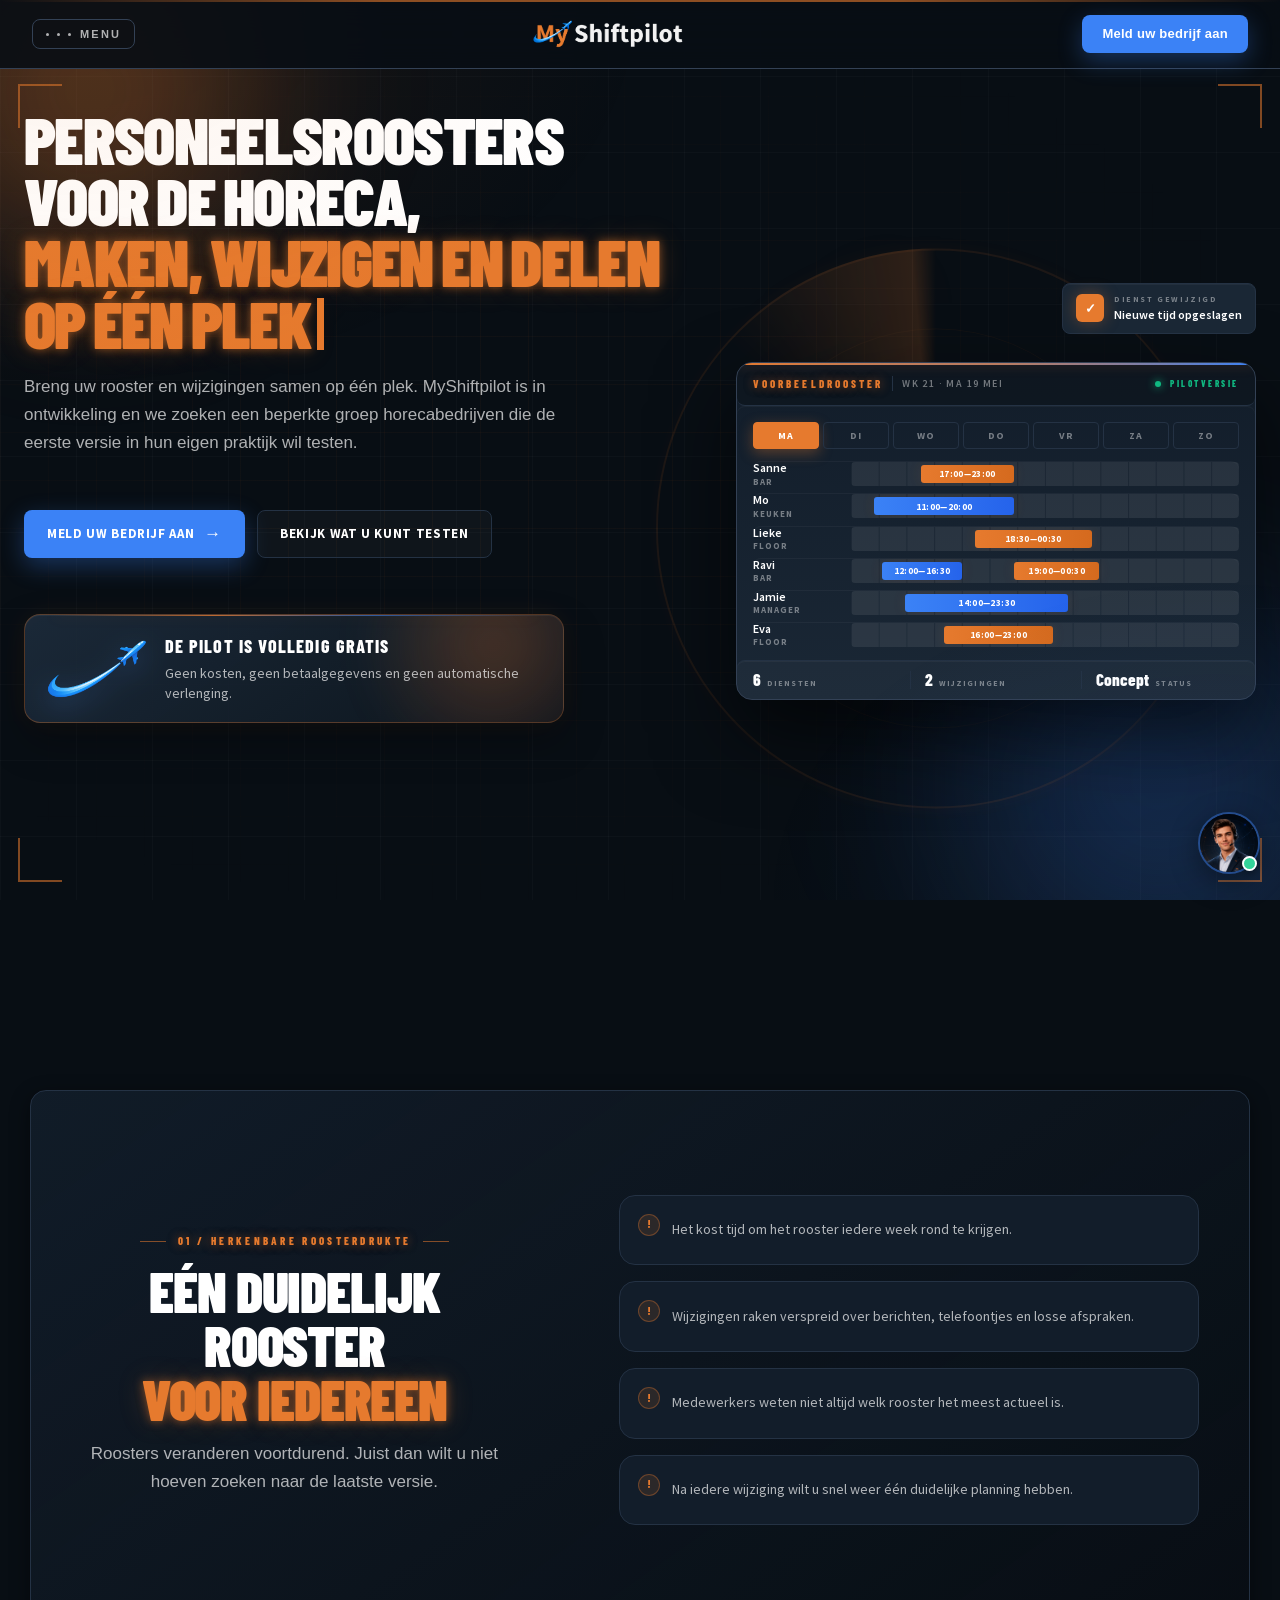
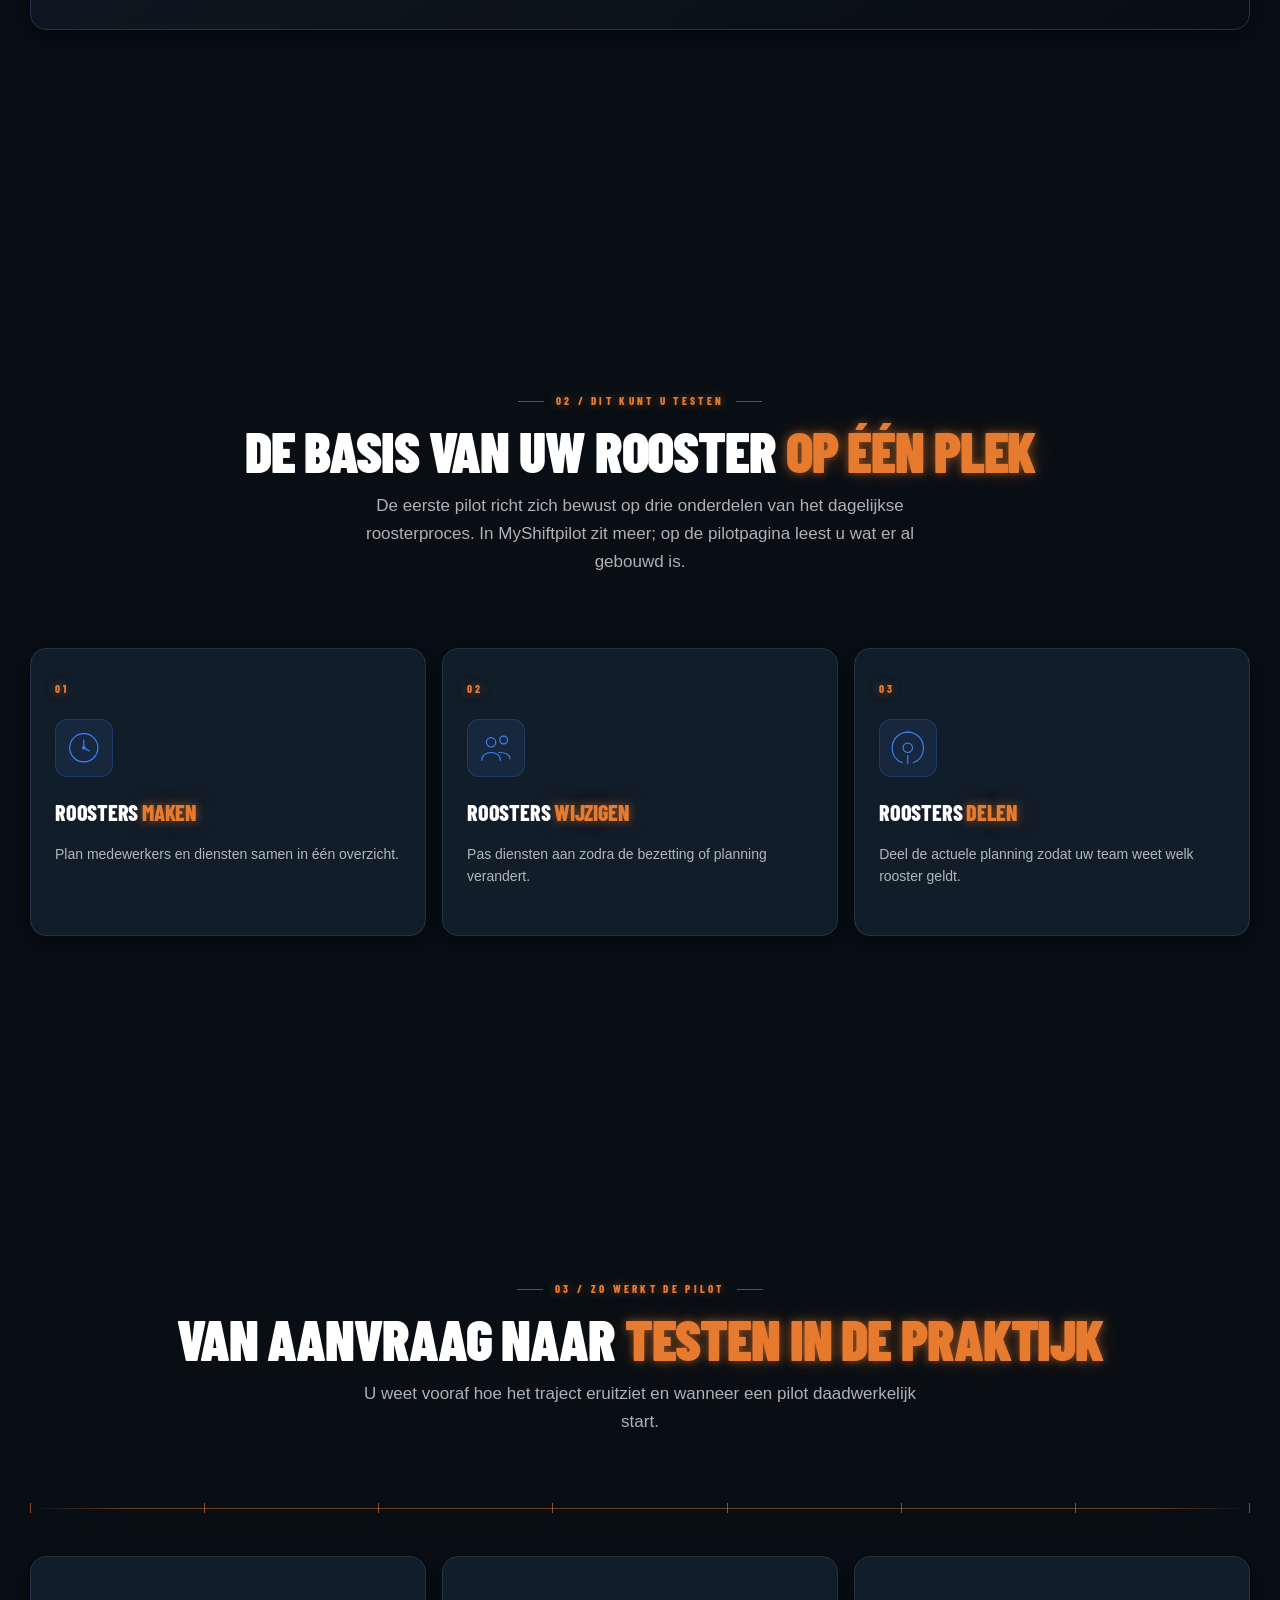
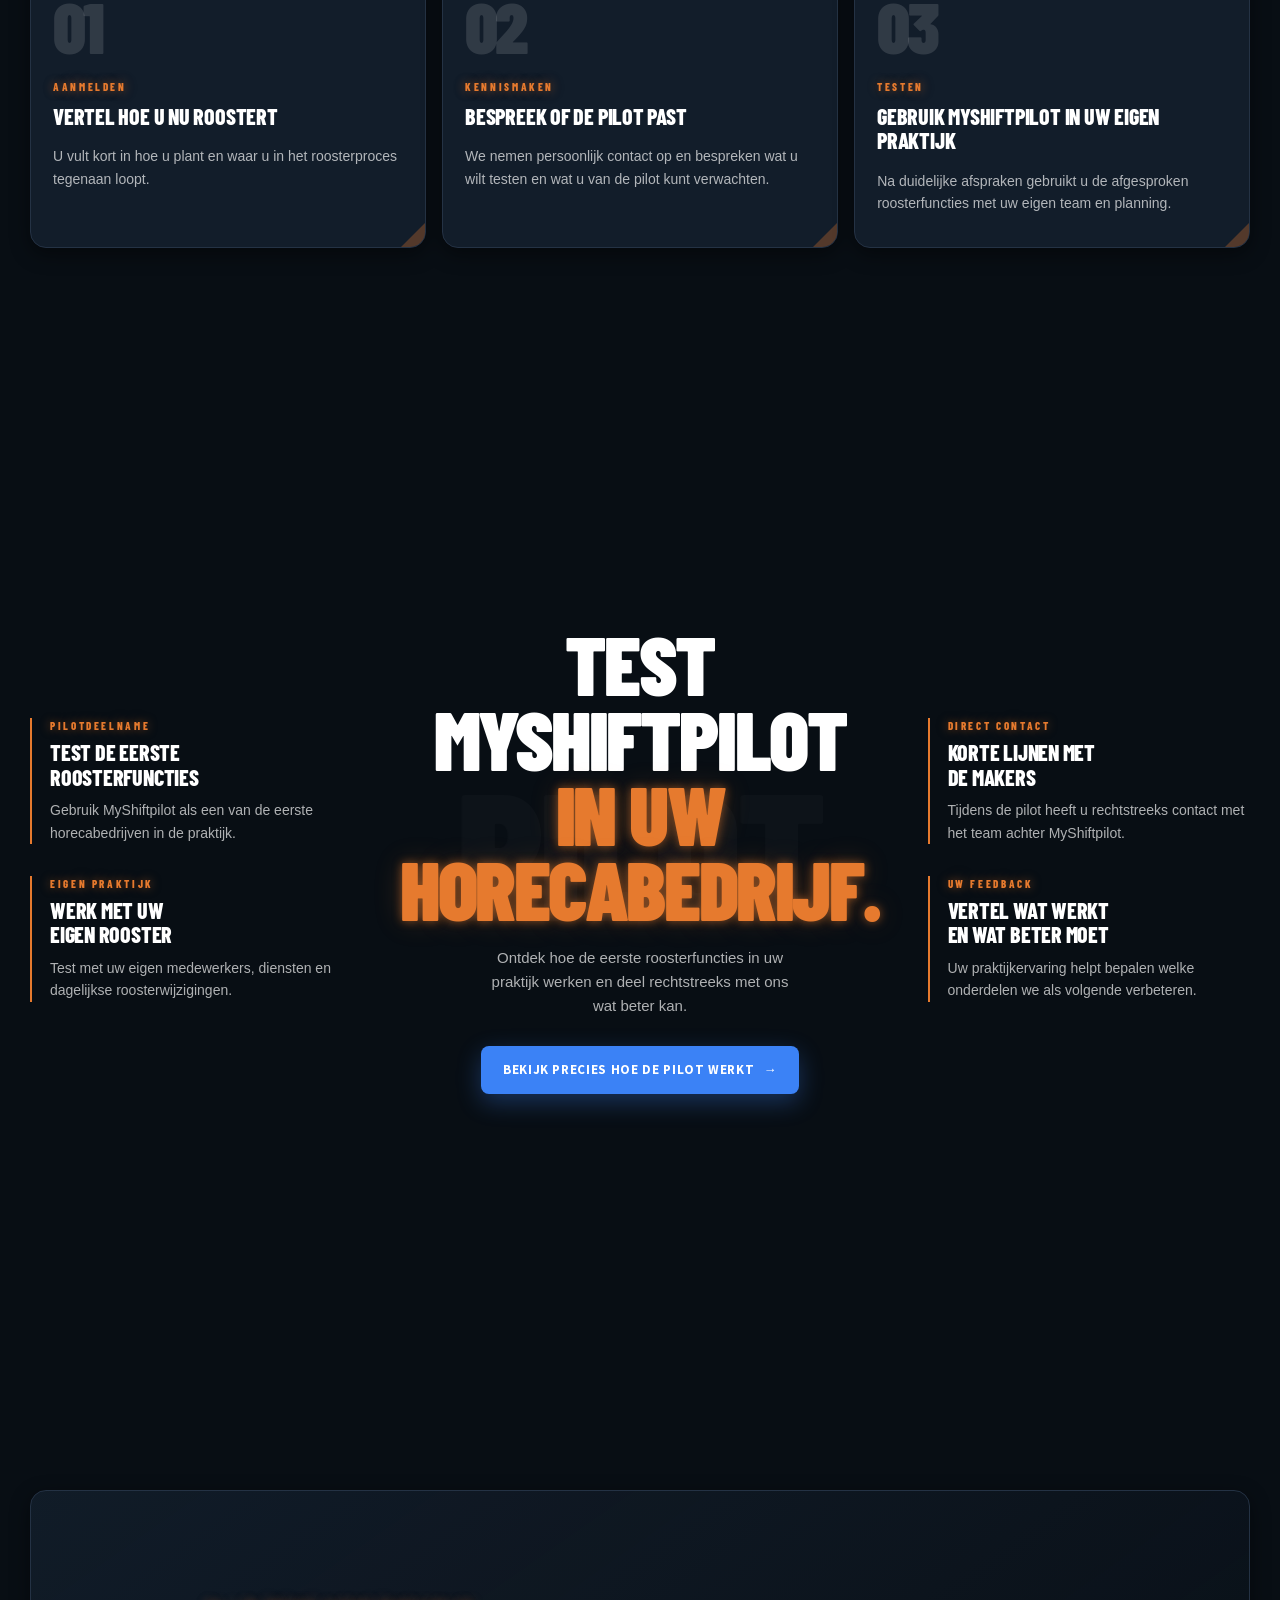
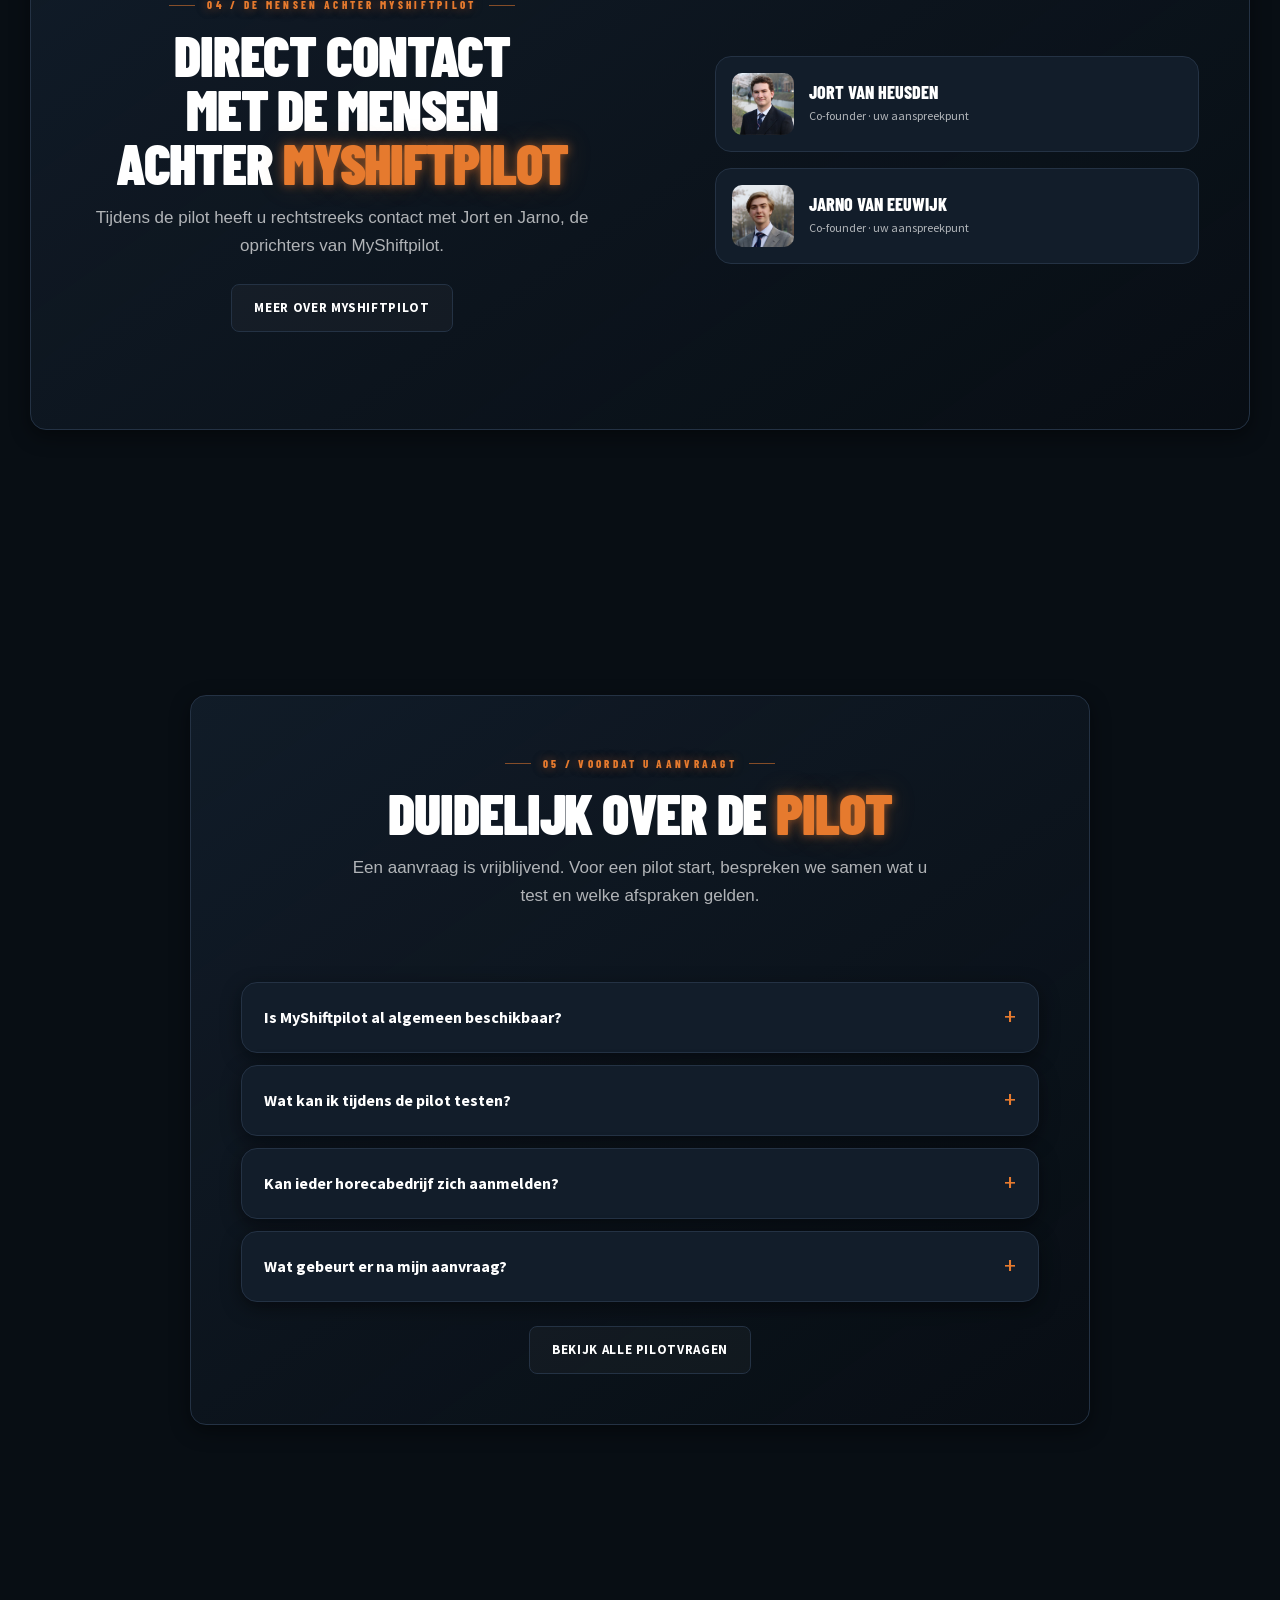
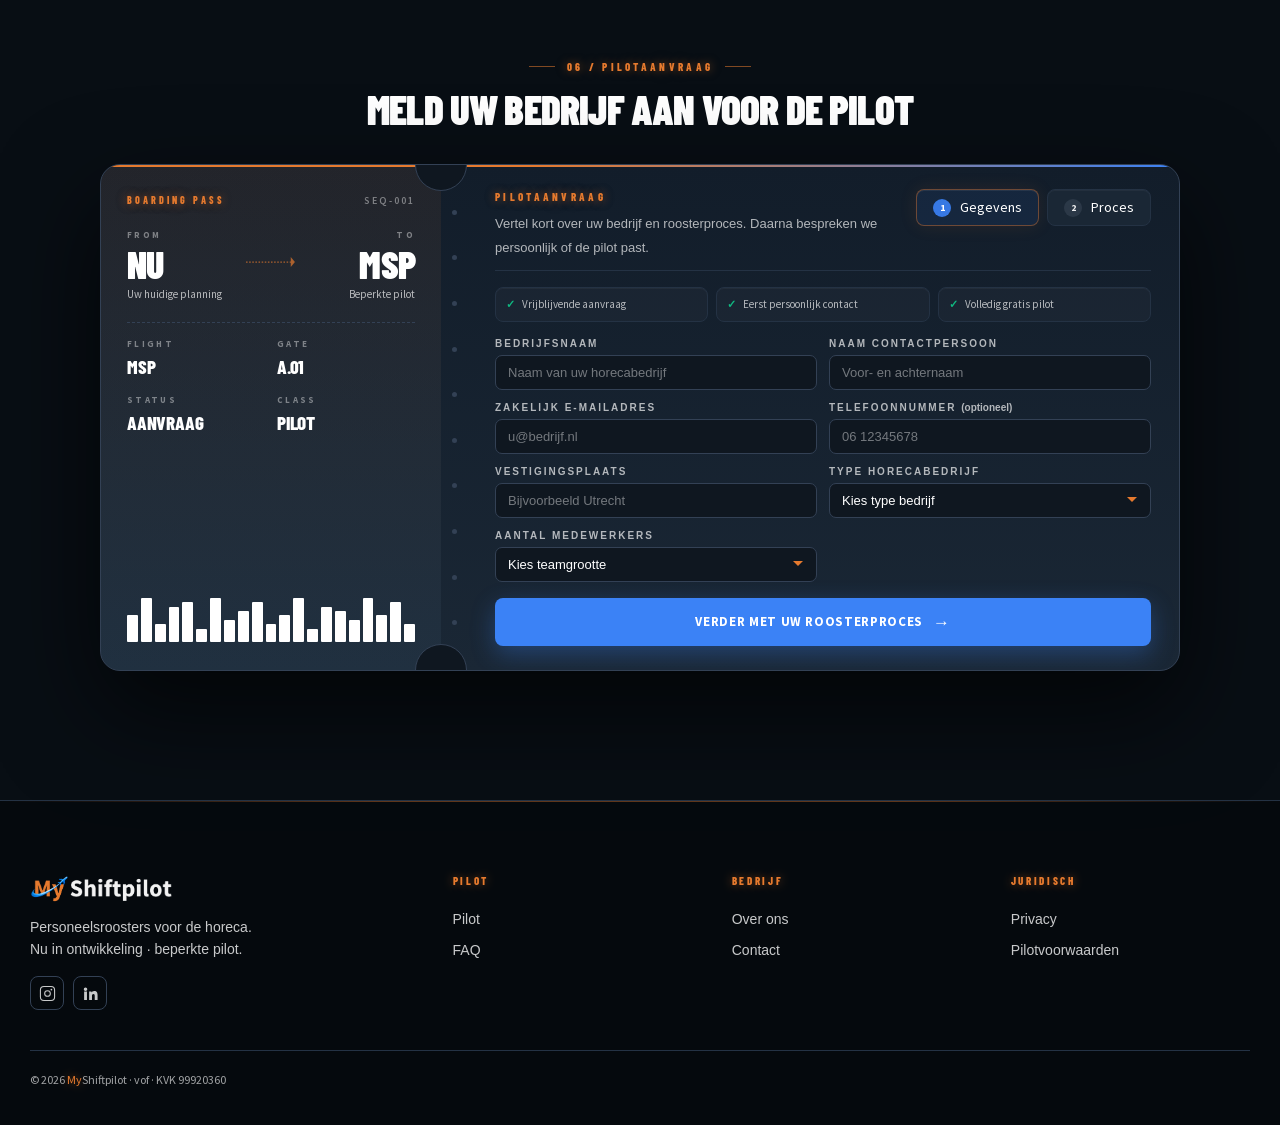
==== commit 9ce29549: "deploy: 191053a05762db93839575c2078525e5ecd5a725" ====
--- a/index.html
+++ b/index.html
@@ -2,26 +2,34 @@
 <html lang="nl">
 <head>
 <meta charset="UTF-8">
-    <meta http-equiv="Content-Security-Policy" content="default-src 'self'; base-uri 'self'; object-src 'none'; script-src 'self' 'sha256-8dCUVip9WNWYv1AmAYcErTei0MZnoc/52XGE5ax0/io=' 'sha256-vQK4TBlIiwWmI4G4rD84yVUTGEj2ado/eQeEAlhP55A='; script-src-attr 'unsafe-hashes'; style-src 'self' 'unsafe-inline'; img-src 'self' data:; font-src 'self'; connect-src 'self' https://api.myshiftpilot.nl https://api.pdok.nl; form-action 'self'">
+    <meta http-equiv="Content-Security-Policy" content="default-src 'self'; base-uri 'self'; object-src 'none'; script-src 'self' 'sha256-6WDxuoc/Rn368YuGNhCPDZMvDyRJpQ9/712LKuHMDK4=' 'sha256-9G4q+EmCUOIXl98CjyH/F7Au8CFqm/bioWS20IsUgFc='; script-src-attr 'unsafe-hashes'; style-src 'self' 'unsafe-inline'; img-src 'self' data:; font-src 'self'; connect-src 'self' https://api.myshiftpilot.nl https://api.pdok.nl; form-action 'self'">
     <meta name="myshiftpilot-api-base" content="https://api.myshiftpilot.nl">
 <meta name="viewport" content="width=device-width,initial-scale=1">
 <meta name="theme-color" content="#080E14">
-<title>MyShiftpilot — Personeelsroosters voor de horeca</title>
-<meta name="description" content="MyShiftpilot helpt horecabedrijven om personeelsroosters te maken, wijzigen en delen. Het product is in ontwikkeling. We zoeken een beperkt aantal horecabedrijven voor de pilot.">
+<title>Personeelsroosters voor de horeca maken en delen | MyShiftpilot</title>
+<meta name="description" content="MyShiftpilot is roostersoftware voor de horeca: personeelsroosters maken, wijzigen en delen. Het product is in ontwikkeling; meld uw bedrijf aan voor de pilot.">
   <link rel="canonical" href="https://myshiftpilot.nl/">
   <meta name="robots" content="index, follow, max-image-preview:large">
   <meta property="og:type" content="website">
   <meta property="og:site_name" content="MyShiftpilot">
   <meta property="og:locale" content="nl_NL">
   <meta property="og:url" content="https://myshiftpilot.nl/">
-  <meta property="og:title" content="MyShiftpilot — Personeelsroosters voor de horeca">
-  <meta property="og:description" content="MyShiftpilot helpt horecabedrijven om personeelsroosters te maken, wijzigen en delen. Het product is in ontwikkeling. We zoeken een beperkt aantal horecabedrijven voor de pilot.">
-  <meta property="og:image" content="https://myshiftpilot.nl/assets/logoMyShiftpilot_v5.png">
-  <meta property="og:image:alt" content="MyShiftpilot">
+  <meta property="og:title" content="Personeelsroosters voor de horeca maken en delen | MyShiftpilot">
+  <meta property="og:description" content="MyShiftpilot is roostersoftware voor de horeca: personeelsroosters maken, wijzigen en delen. Het product is in ontwikkeling; meld uw bedrijf aan voor de pilot.">
+  <meta property="og:image" content="https://myshiftpilot.nl/assets/img/og-myshiftpilot.png">
+  <meta property="og:image:type" content="image/png">
+  <meta property="og:image:width" content="1200">
+  <meta property="og:image:height" content="630">
+  <meta property="og:image:alt" content="MyShiftpilot — personeelsroosters voor de horeca">
   <meta name="twitter:card" content="summary_large_image">
-  <meta name="twitter:title" content="MyShiftpilot — Personeelsroosters voor de horeca">
-  <meta name="twitter:description" content="MyShiftpilot helpt horecabedrijven om personeelsroosters te maken, wijzigen en delen. Het product is in ontwikkeling. We zoeken een beperkt aantal horecabedrijven voor de pilot.">
-  <meta name="twitter:image" content="https://myshiftpilot.nl/assets/logoMyShiftpilot_v5.png">
+  <meta name="twitter:title" content="Personeelsroosters voor de horeca maken en delen | MyShiftpilot">
+  <meta name="twitter:description" content="MyShiftpilot is roostersoftware voor de horeca: personeelsroosters maken, wijzigen en delen. Het product is in ontwikkeling; meld uw bedrijf aan voor de pilot.">
+  <meta name="twitter:image" content="https://myshiftpilot.nl/assets/img/og-myshiftpilot.png">
+  <meta name="twitter:image:alt" content="MyShiftpilot — personeelsroosters voor de horeca">
+  <link rel="icon" href="favicon.ico" sizes="32x32">
+  <link rel="icon" type="image/png" sizes="96x96" href="assets/icons/favicon-96.png">
+  <link rel="apple-touch-icon" sizes="180x180" href="assets/icons/apple-touch-icon.png">
+  <link rel="manifest" href="site.webmanifest">
 <script type="application/ld+json">
 {
   "@context": "https://schema.org",
@@ -30,22 +38,83 @@
       "@type": "Organization",
       "@id": "https://myshiftpilot.nl/#organisatie",
       "name": "MyShiftpilot",
-      "alternateName": ["My Shiftpilot", "Shiftpilot", "Shift Pilot"],
+      "alternateName": [
+        "My Shiftpilot",
+        "Shiftpilot",
+        "Shift Pilot",
+        "MyShiftPilot"
+      ],
       "url": "https://myshiftpilot.nl/",
-      "logo": "https://myshiftpilot.nl/assets/logoMyShiftpilot_v5.png",
+      "logo": {
+        "@type": "ImageObject",
+        "@id": "https://myshiftpilot.nl/#logo",
+        "url": "https://myshiftpilot.nl/assets/img/logo-myshiftpilot-rond.png",
+        "contentUrl": "https://myshiftpilot.nl/assets/img/logo-myshiftpilot-rond.png",
+        "width": 512,
+        "height": 512,
+        "caption": "MyShiftpilot"
+      },
+      "image": {
+        "@id": "https://myshiftpilot.nl/#logo"
+      },
       "email": "info@myshiftpilot.nl",
-      "description": "MyShiftpilot is software waarmee horecabedrijven personeelsroosters maken, wijzigen en delen. Het product is in ontwikkeling en wordt getest in een beperkte pilot.",
+      "slogan": "Personeelsroosters maken, wijzigen en delen op één plek",
+      "description": "MyShiftpilot is roostersoftware waarmee horecabedrijven personeelsroosters maken, wijzigen en delen. Het product is in ontwikkeling en wordt getest in een beperkte pilot.",
+      "areaServed": {
+        "@type": "Country",
+        "name": "Nederland"
+      },
+      "knowsAbout": [
+        "personeelsplanning",
+        "personeelsrooster",
+        "roosterplanning",
+        "roostersoftware",
+        "roosterprogramma",
+        "werkrooster",
+        "dienstrooster",
+        "weekrooster",
+        "horecarooster",
+        "personeelsplanning horeca",
+        "roosteren horeca",
+        "online roosteren",
+        "rooster maken",
+        "rooster wijzigen",
+        "rooster delen",
+        "rooster publiceren",
+        "beschikbaarheid medewerkers",
+        "verlofaanvragen",
+        "diensten ruilen",
+        "urenregistratie",
+        "gewerkte uren bijhouden",
+        "agendakoppeling",
+        "medewerkersplanning",
+        "shiftplanning",
+        "planning restaurant",
+        "planning café",
+        "planning hotel",
+        "planning cateringbedrijf"
+      ],
       "address": {
         "@type": "PostalAddress",
         "streetAddress": "Jozef Israëlslaan 2",
         "postalCode": "3735 LN",
         "addressLocality": "Bosch en Duin",
+        "addressRegion": "Utrecht",
         "addressCountry": "NL"
       },
       "identifier": {
         "@type": "PropertyValue",
         "name": "KVK",
         "value": "99920360"
+      },
+      "contactPoint": {
+        "@type": "ContactPoint",
+        "contactType": "customer support",
+        "email": "info@myshiftpilot.nl",
+        "areaServed": "NL",
+        "availableLanguage": [
+          "nl"
+        ]
       },
       "sameAs": [
         "https://www.linkedin.com/company/myshiftpilot",
@@ -56,10 +125,68 @@
       "@type": "WebSite",
       "@id": "https://myshiftpilot.nl/#website",
       "name": "MyShiftpilot",
-      "alternateName": ["My Shiftpilot", "Shiftpilot"],
+      "alternateName": [
+        "My Shiftpilot",
+        "Shiftpilot"
+      ],
       "url": "https://myshiftpilot.nl/",
       "inLanguage": "nl-NL",
-      "publisher": { "@id": "https://myshiftpilot.nl/#organisatie" }
+      "publisher": {
+        "@id": "https://myshiftpilot.nl/#organisatie"
+      }
+    },
+    {
+      "@type": "ImageObject",
+      "@id": "https://myshiftpilot.nl/#ogimage",
+      "url": "https://myshiftpilot.nl/assets/img/og-myshiftpilot.png",
+      "contentUrl": "https://myshiftpilot.nl/assets/img/og-myshiftpilot.png",
+      "width": 1200,
+      "height": 630,
+      "caption": "MyShiftpilot — personeelsroosters voor de horeca"
+    },
+    {
+      "@type": "WebPage",
+      "@id": "https://myshiftpilot.nl/#webpage",
+      "url": "https://myshiftpilot.nl/",
+      "name": "Personeelsroosters voor de horeca maken en delen | MyShiftpilot",
+      "description": "MyShiftpilot is roostersoftware voor de horeca: personeelsroosters maken, wijzigen en delen. Het product is in ontwikkeling; meld uw bedrijf aan voor de pilot.",
+      "inLanguage": "nl-NL",
+      "isPartOf": {
+        "@id": "https://myshiftpilot.nl/#website"
+      },
+      "about": {
+        "@id": "https://myshiftpilot.nl/#organisatie"
+      },
+      "primaryImageOfPage": {
+        "@id": "https://myshiftpilot.nl/#ogimage"
+      }
+    },
+    {
+      "@type": "SoftwareApplication",
+      "@id": "https://myshiftpilot.nl/#software",
+      "name": "MyShiftpilot",
+      "applicationCategory": "BusinessApplication",
+      "applicationSubCategory": "Roostersoftware en personeelsplanning",
+      "operatingSystem": "Web, iOS, Android",
+      "url": "https://myshiftpilot.nl/",
+      "inLanguage": "nl-NL",
+      "softwareVersion": "pilot",
+      "description": "Roostersoftware voor horecabedrijven: personeelsroosters maken, wijzigen, publiceren en delen met het team.",
+      "publisher": {
+        "@id": "https://myshiftpilot.nl/#organisatie"
+      },
+      "image": {
+        "@id": "https://myshiftpilot.nl/#logo"
+      },
+      "featureList": [
+        "Personeelsrooster maken",
+        "Roosterwijzigingen doorvoeren",
+        "Rooster publiceren en delen met het team",
+        "Beschikbaarheid van medewerkers",
+        "Verlof- en ruilverzoeken",
+        "Urenregistratie",
+        "Agendakoppeling"
+      ]
     }
   ]
 }
@@ -828,8 +955,8 @@
   .ticker-track{transform:none!important}
 }
 </style>
-  <link rel="stylesheet" href="assets/pilot-victor.css?v=20260817r">
-  <link rel="stylesheet" href="assets/pilot-system.css?v=20260817j">
+  <link rel="stylesheet" href="assets/css/pilot-victor.css?v=20260817r">
+  <link rel="stylesheet" href="assets/css/pilot-system.css?v=20260817j">
 </head>
 <body>
 
@@ -842,7 +969,7 @@
       <span class="menu-dot"></span><span class="menu-dot"></span><span class="menu-dot"></span><span class="menu-txt">Menu</span>
     </button>
     <a href="index.html" class="brand-logo" aria-label="MyShiftpilot home">
-      <img src="assets/logoMyShiftpilot_v5.png" alt="MyShiftpilot" class="logo-img">
+      <img src="assets/img/logoMyShiftpilot_v5.png" alt="MyShiftpilot" class="logo-img">
     </a>
     <a href="#pilot-aanvraag" class="login-btn">Meld uw bedrijf aan</a>
   </div>
@@ -891,7 +1018,7 @@
         <a href="#mogelijkheden" class="cta ghost"><span>Bekijk wat u kunt testen</span></a>
       </div>
       <div class="hero-pilot-note delay-5" aria-label="De pilot is gratis">
-        <img src="assets/myshiftpilot-plane-swoosh.png" alt="" aria-hidden="true" class="hero-pilot-note-mark">
+        <img src="assets/img/myshiftpilot-plane-swoosh.png" alt="" aria-hidden="true" class="hero-pilot-note-mark">
         <div><strong>De pilot is volledig gratis</strong><span>Geen kosten, geen betaalgegevens en geen automatische verlenging.</span></div>
       </div>
     </div>
@@ -1050,8 +1177,8 @@
       <a href="about.html" class="cta ghost">Meer over MyShiftpilot</a>
     </div>
     <div class="about-people reveal" aria-label="De oprichters van MyShiftpilot">
-      <div class="about-person"><img src="assets/team-jort-van-heusden.jpg" alt="Jort van Heusden" loading="lazy" decoding="async"><div><strong>Jort van Heusden</strong><span>Co-founder · uw aanspreekpunt</span></div></div>
-      <div class="about-person"><img src="assets/team-jarno-van-eeuwijk.jpg" alt="Jarno van Eeuwijk" loading="lazy" decoding="async"><div><strong>Jarno van Eeuwijk</strong><span>Co-founder · uw aanspreekpunt</span></div></div>
+      <div class="about-person"><img src="assets/img/team-jort-van-heusden.jpg" alt="Jort van Heusden" loading="lazy" decoding="async"><div><strong>Jort van Heusden</strong><span>Co-founder · uw aanspreekpunt</span></div></div>
+      <div class="about-person"><img src="assets/img/team-jarno-van-eeuwijk.jpg" alt="Jarno van Eeuwijk" loading="lazy" decoding="async"><div><strong>Jarno van Eeuwijk</strong><span>Co-founder · uw aanspreekpunt</span></div></div>
     </div>
   </div>
 </section>
@@ -1117,15 +1244,15 @@
         </div>
       </div>
       <div class="pilot-step" data-pilot-step="contact">
-        <ul class="pilot-assurances" aria-label="Zekerheden bij je aanvraag">
+        <ul class="pilot-assurances" aria-label="Zekerheden bij uw aanvraag">
           <li>Vrijblijvende aanvraag</li>
           <li>Eerst persoonlijk contact</li>
           <li>Volledig gratis pilot</li>
         </ul>
         <div class="tf-grid">
-          <label class="field"><span>Bedrijfsnaam</span><input type="text" name="company" autocomplete="organization" minlength="2" maxlength="160" required placeholder="Naam van je horecabedrijf"></label>
+          <label class="field"><span>Bedrijfsnaam</span><input type="text" name="company" autocomplete="organization" minlength="2" maxlength="160" required placeholder="Naam van uw horecabedrijf"></label>
           <label class="field"><span>Naam contactpersoon</span><input type="text" name="name" autocomplete="name" minlength="2" maxlength="120" required placeholder="Voor- en achternaam"></label>
-          <label class="field"><span>Zakelijk e-mailadres</span><input type="email" name="email" autocomplete="email" maxlength="160" required placeholder="jij@bedrijf.nl"></label>
+          <label class="field"><span>Zakelijk e-mailadres</span><input type="email" name="email" autocomplete="email" maxlength="160" required placeholder="u@bedrijf.nl"></label>
           <label class="field"><span>Telefoonnummer <small>(optioneel)</small></span><input type="tel" name="phone" autocomplete="tel" minlength="6" maxlength="40" placeholder="06 12345678"></label>
           <label class="field"><span>Vestigingsplaats</span><input type="text" name="location" autocomplete="address-level2" minlength="2" maxlength="120" required placeholder="Bijvoorbeeld Utrecht"></label>
           <label class="field"><span>Type horecabedrijf</span>
@@ -1192,7 +1319,7 @@
 <footer class="ftr">
   <div class="ftr-grid">
     <div class="ftr-brand">
-      <img src="assets/logoMyShiftpilot_v5.png" alt="MyShiftpilot" class="ftr-logo-img">
+      <img src="assets/img/logoMyShiftpilot_v5.png" alt="MyShiftpilot" class="ftr-logo-img">
       <p class="ftr-tag">Personeelsroosters voor de horeca.<br>Nu in ontwikkeling · beperkte pilot.</p>
       <div class="ftr-socials">
         <a href="https://instagram.com/myshiftpilot" target="_blank" rel="noopener" aria-label="Instagram"><svg width="17" height="17" viewBox="0 0 24 24" fill="none" stroke="currentColor" stroke-width="1.5"><rect x="2" y="2" width="20" height="20" rx="5"/><circle cx="12" cy="12" r="4"/><circle cx="17.5" cy="6.5" r=".5" fill="currentColor"/></svg></a>
@@ -1278,7 +1405,7 @@
 }
 
 // ── TICKET FOLD-IN ────────────────────────
-// De pilotformulierflow wordt afgehandeld door assets/pilot-form.js.
+// De pilotformulierflow wordt afgehandeld door assets/js/pilot-form.js.
 
 // ── COUNTER ANIMATION ─────────────────────
 function animateCount(el, target){
@@ -1345,7 +1472,7 @@
 
 </script>
 
-  <script src="assets/pilot-form.js?v=20260817g"></script>
-  <script src="assets/pilot-victor.js?v=20260817h"></script>
+  <script src="assets/js/pilot-form.js?v=20260817g"></script>
+  <script src="assets/js/pilot-victor.js?v=20260817h"></script>
 </body>
 </html>
--- a/assets/css/pilot-victor.css
+++ b/assets/css/pilot-victor.css
@@ -0,0 +1,1112 @@
+/* De productie-uitvoer bundelt de publieke Victor-vormgeving hieronder in. */
+.victor-site-widget {
+  --victor-bg: #f6f8fb;
+  --victor-panel: #ffffff;
+  --victor-surface: #ffffff;
+  --victor-border: #dce3eb;
+  --victor-copy: #2e4559;
+  --victor-copy-muted: #728296;
+  --victor-secondary: var(--color-secondary, #3B82F6);
+  position: fixed;
+  right: 20px;
+  bottom: 20px;
+  z-index: 160;
+  isolation: isolate;
+  font-family: var(--font-family, 'Source Sans Pro', sans-serif);
+  font-size: 16px;
+  line-height: 1.5;
+  direction: ltr;
+  text-align: left;
+  color: var(--victor-copy);
+  -webkit-tap-highlight-color: transparent;
+}
+
+.victor-site-widget *,
+.victor-site-widget *::before,
+.victor-site-widget *::after {
+  box-sizing: border-box;
+}
+
+.victor-site-widget button {
+  font-family: var(--font-family, 'Source Sans Pro', sans-serif);
+  font-size: inherit;
+  line-height: inherit;
+  margin: 0;
+  appearance: none;
+  -webkit-appearance: none;
+  cursor: pointer;
+}
+
+.victor-site-widget a {
+  text-decoration: none;
+}
+
+.victor-site-widget__launcher {
+  width: 62px;
+  height: 62px;
+  border-radius: 50%;
+  border: none;
+  background: transparent;
+  padding: 0;
+  position: relative;
+  box-shadow: 0 8px 28px rgba(0, 0, 0, 0.38);
+  transition: transform 0.18s ease, box-shadow 0.18s ease, opacity 0.18s ease;
+}
+
+.victor-site-widget__launcher:focus-visible,
+.victor-site-widget__icon-button:focus-visible,
+.victor-site-widget__question:focus-visible,
+.victor-site-widget__send:focus-visible,
+.victor-site-widget__reset:focus-visible {
+  outline: 3px solid rgba(59, 130, 246, 0.58);
+  outline-offset: 3px;
+}
+
+.victor-site-widget__launcher:hover {
+  transform: translateY(-2px);
+  box-shadow: 0 14px 34px rgba(0, 0, 0, 0.46);
+}
+
+.victor-site-widget__launcher-avatar {
+  display: block;
+  width: 62px;
+  height: 62px;
+  border-radius: 50%;
+  border: 2px solid rgba(59, 130, 246, 0.48);
+  overflow: hidden;
+  background: rgba(15, 23, 32, 0.6);
+}
+
+.victor-site-widget__launcher-avatar img {
+  width: 100%;
+  height: 100%;
+  object-fit: cover;
+  object-position: center top;
+  display: block;
+}
+
+.victor-site-widget__launcher-online {
+  position: absolute;
+  right: 3px;
+  bottom: 3px;
+  width: 15px;
+  height: 15px;
+  background: #34d399;
+  border: 2.5px solid #fff;
+  border-radius: 50%;
+  box-shadow: 0 2px 6px rgba(0, 0, 0, 0.28);
+  pointer-events: none;
+}
+
+.victor-site-widget[data-open="true"] .victor-site-widget__launcher {
+  opacity: 0;
+  transform: translateY(8px);
+  pointer-events: none;
+}
+
+.victor-site-widget__panel {
+  position: absolute;
+  right: 0;
+  bottom: calc(100% + 12px);
+  width: min(520px, calc(100vw - 24px));
+  max-height: min(86vh, 760px);
+  display: flex;
+  flex-direction: column;
+  border: 1px solid var(--victor-border);
+  border-radius: 20px;
+  background: var(--victor-panel);
+  box-shadow: 0 24px 64px rgba(20, 31, 43, 0.22);
+  overflow: hidden;
+  opacity: 0;
+  visibility: hidden;
+  transform: translateY(12px) scale(0.985);
+  transform-origin: bottom right;
+  pointer-events: none;
+  transition: opacity 0.18s ease, transform 0.18s ease, visibility 0.18s ease;
+}
+
+.victor-site-widget[data-open="true"] .victor-site-widget__panel {
+  opacity: 1;
+  visibility: visible;
+  transform: translateY(0) scale(1);
+  pointer-events: auto;
+}
+
+/* Publieke site: VICTOR is hier een rustige wegwijzer, geen dashboardtool. */
+.victor-site-widget[data-public-site="true"] .victor-site-widget__panel {
+  width: min(390px, calc(100vw - 24px));
+  border-radius: 18px;
+  border-color: rgba(46, 69, 89, 0.16);
+  box-shadow: 0 20px 52px rgba(15, 23, 32, 0.24);
+  transition-duration: 0.24s;
+  transition-timing-function: cubic-bezier(.16, 1, .3, 1);
+}
+
+.victor-site-widget__header,
+.victor-site-widget__messages,
+.victor-site-widget__quick,
+.victor-site-widget__composer {
+  position: relative;
+  z-index: 1;
+}
+
+.victor-site-widget__header,
+.victor-site-widget__quick,
+.victor-site-widget__composer {
+  flex-shrink: 0;
+}
+
+.victor-site-widget__header {
+  display: flex;
+  align-items: center;
+  gap: 14px;
+  padding: 20px 22px;
+  background: rgba(46, 69, 89, 0.96);
+  border-bottom: 1px solid rgba(20, 31, 43, 0.08);
+  flex-shrink: 0;
+}
+
+.victor-site-widget[data-public-site="true"] .victor-site-widget__header {
+  gap: 12px;
+  padding: 16px 18px;
+  background: linear-gradient(135deg, #2e4559, #233647);
+}
+
+.victor-site-widget[data-public-site="true"] .victor-site-widget__header-avatar {
+  width: 42px;
+  height: 42px;
+}
+
+.victor-site-widget[data-public-site="true"] .victor-site-widget__title {
+  font-size: 16px;
+  letter-spacing: .01em;
+}
+
+.victor-site-widget[data-public-site="true"] .victor-site-widget__header-subtitle {
+  font-size: 12px;
+}
+
+.victor-site-widget[data-public-site="true"] .victor-site-widget__icon-button {
+  width: 34px;
+  height: 34px;
+  border-radius: 10px;
+}
+
+.victor-site-widget__header-avatar {
+  width: 48px;
+  height: 48px;
+  border-radius: 50%;
+  overflow: hidden;
+  flex-shrink: 0;
+  border: 1.5px solid rgba(59, 130, 246, 0.38);
+  background: rgba(15, 23, 32, 0.6);
+}
+
+.victor-site-widget__header-avatar img {
+  width: 100%;
+  height: 100%;
+  object-fit: cover;
+  object-position: center top;
+  display: block;
+}
+
+.victor-site-widget__header-copy {
+  min-width: 0;
+  flex: 1;
+  display: grid;
+  gap: 3px;
+}
+
+.victor-site-widget__title {
+  font-family: var(--font-family, 'Source Sans Pro', sans-serif);
+  font-size: 18px;
+  font-weight: 700;
+  line-height: 1.15;
+  letter-spacing: 0;
+  text-transform: none;
+  color: #fff;
+}
+
+.victor-site-widget__header-subtitle {
+  font-size: 14px;
+  line-height: 1.35;
+  color: rgba(255, 255, 255, 0.82);
+  display: flex;
+  align-items: center;
+  gap: 6px;
+}
+
+.victor-site-widget__header-subtitle::before {
+  content: '';
+  width: 7px;
+  height: 7px;
+  border-radius: 50%;
+  background: #34d399;
+  display: inline-block;
+  flex-shrink: 0;
+}
+
+.victor-site-widget__icon-button {
+  width: 38px;
+  height: 38px;
+  display: inline-flex;
+  align-items: center;
+  justify-content: center;
+  border-radius: 14px;
+  border: 1px solid rgba(255, 255, 255, 0.18);
+  background: rgba(255, 255, 255, 0.06);
+  color: #fff;
+  font-size: 18px;
+  line-height: 1;
+  transition: background 0.16s ease, border-color 0.16s ease;
+}
+
+.victor-site-widget__icon-button:hover {
+  background: rgba(255, 255, 255, 0.08);
+  border-color: rgba(255, 255, 255, 0.18);
+}
+
+.victor-site-widget__messages {
+  flex: 1;
+  min-height: 0;
+  padding: 18px 20px 12px;
+  overflow-y: auto;
+  display: flex;
+  flex-direction: column;
+  gap: 14px;
+  background: var(--victor-bg);
+}
+
+.victor-site-widget[data-public-site="true"] .victor-site-widget__messages {
+  gap: 10px;
+  padding: 18px 18px 10px;
+  background: #f7f9fc;
+}
+
+.victor-site-widget__ai-notice {
+  margin: 0;
+  padding: 10px 16px;
+  border-top: 1px solid rgba(255, 255, 255, .08);
+  color: rgba(255, 255, 255, .68);
+  font-size: 11px;
+  line-height: 1.45;
+}
+
+.victor-site-widget[data-public-site="true"] .victor-site-widget__ai-notice {
+  padding: 8px 18px;
+  border-top: 0;
+  background: #f7f9fc;
+  color: var(--victor-copy-muted);
+  font-size: 11px;
+}
+
+.victor-site-widget__empty {
+  display: flex;
+  flex-direction: column;
+  gap: 14px;
+  padding: 0;
+}
+
+.victor-site-widget__typing {
+  display: none;
+  align-self: flex-start;
+  padding: 12px 16px;
+  border-radius: 16px;
+  background: var(--victor-surface);
+  border: 1px solid var(--victor-border);
+  color: var(--victor-copy-muted);
+  font-size: 14px;
+}
+
+.victor-site-widget__typing[data-visible="true"] {
+  display: block;
+}
+
+.victor-site-widget__message {
+  max-width: 100%;
+  padding: 11px 14px;
+  border-radius: 16px;
+  display: block;
+  border: 1px solid var(--victor-border);
+  box-shadow: 0 8px 24px rgba(20, 31, 43, 0.06);
+}
+
+.victor-site-widget__message--assistant {
+  align-self: flex-start;
+  background: #fff;
+}
+
+.victor-site-widget[data-public-site="true"] .victor-site-widget__message {
+  max-width: 90%;
+  padding: 11px 13px;
+  border-radius: 14px;
+  box-shadow: none;
+}
+
+.victor-site-widget__message--user {
+  max-width: 82%;
+  align-self: flex-end;
+  border-color: transparent;
+  background: var(--victor-secondary);
+  color: #fff;
+}
+
+.victor-site-widget__message-copy {
+  font-size: 14px;
+  line-height: 1.45;
+  color: inherit;
+  white-space: pre-wrap;
+}
+
+.victor-site-widget__follow-ups {
+  display: grid;
+  gap: 7px;
+  margin-top: 12px;
+  padding-top: 10px;
+  border-top: 1px solid var(--victor-border);
+}
+
+.victor-site-widget__follow-ups-label {
+  margin: 0;
+  color: var(--victor-copy-muted);
+  font-size: 12px;
+  font-weight: 700;
+}
+
+.victor-site-widget__follow-ups-list {
+  display: flex;
+  flex-wrap: wrap;
+  gap: 7px;
+}
+
+.victor-site-widget__follow-up {
+  min-height: 32px;
+  padding: 6px 10px;
+  border: 1px solid rgba(59, 130, 246, 0.28);
+  border-radius: 10px;
+  background: #f7faff;
+  color: var(--victor-secondary);
+  font: inherit;
+  font-size: 12px;
+  font-weight: 700;
+  line-height: 1.3;
+  text-align: left;
+}
+
+.victor-site-widget__follow-up:hover {
+  border-color: var(--victor-secondary);
+  background: #eef5ff;
+}
+
+.victor-site-widget__follow-up:disabled {
+  opacity: 0.56;
+  cursor: wait;
+}
+
+.victor-site-widget .victor-site-widget__contact-link {
+  display: inline-flex;
+  margin-top: 10px;
+  color: var(--victor-secondary);
+  font-weight: 700;
+  text-decoration: underline;
+}
+
+.victor-site-widget[data-public-site="true"] .victor-site-widget__contact-link {
+  min-height: 38px;
+  align-items: center;
+  padding: 8px 12px;
+  border-radius: 9px;
+  background: var(--victor-secondary);
+  color: #fff;
+  font-size: 13px;
+  text-decoration: none;
+  box-shadow: 0 6px 16px rgba(59, 130, 246, .2);
+  transition: background .18s ease, transform .18s ease, box-shadow .18s ease;
+}
+
+.victor-site-widget[data-public-site="true"] .victor-site-widget__contact-link:hover {
+  background: #2563eb;
+  box-shadow: 0 9px 20px rgba(37, 99, 235, .25);
+  transform: translateY(-1px);
+}
+
+.victor-site-widget__quick {
+  padding: 0 22px 16px;
+  display: flex;
+  flex-direction: column;
+  gap: 8px;
+  background: var(--victor-bg);
+}
+
+.victor-site-widget[data-public-site="true"] .victor-site-widget__quick {
+  gap: 10px;
+  padding: 0 18px 14px;
+  background: #f7f9fc;
+}
+
+.victor-site-widget__quick-label {
+  margin: 0;
+  color: var(--victor-copy-muted);
+  font-size: 12px;
+  font-weight: 600;
+}
+
+.victor-site-widget__quick[data-visible="false"] {
+  display: none;
+}
+
+.victor-site-widget__quick-list {
+  display: flex;
+  flex-direction: column;
+  align-items: flex-end;
+  gap: 9px;
+}
+
+.victor-site-widget[data-public-site="true"] .victor-site-widget__quick-list {
+  align-items: stretch;
+  gap: 7px;
+}
+
+.victor-site-widget__question {
+  display: flex;
+  align-items: center;
+  justify-content: center;
+  max-width: 86%;
+  min-height: 42px;
+  padding: 11px 16px;
+  border-radius: 16px;
+  border: 0;
+  background: var(--victor-secondary);
+  color: #fff;
+  font-size: 14px;
+  font-weight: 600;
+  line-height: 1.35;
+  text-align: center;
+  white-space: normal;
+  box-shadow: 0 8px 22px rgba(59, 130, 246, 0.22);
+  transition: background 0.16s ease, transform 0.16s ease;
+}
+
+.victor-site-widget__question::after {
+  content: none;
+}
+
+.victor-site-widget__question:hover {
+  transform: translateY(-1px);
+  background: #2563eb;
+}
+
+.victor-site-widget[data-public-site="true"] .victor-site-widget__question {
+  width: 100%;
+  max-width: none;
+  min-height: 44px;
+  justify-content: space-between;
+  padding: 10px 13px;
+  border: 1px solid rgba(46, 69, 89, 0.14);
+  border-radius: 11px;
+  background: #fff;
+  color: var(--victor-copy);
+  box-shadow: none;
+  font-size: 13px;
+  font-weight: 650;
+  text-align: left;
+  transition: border-color .18s ease, background .18s ease, color .18s ease, transform .18s ease;
+}
+
+.victor-site-widget[data-public-site="true"] .victor-site-widget__question::after {
+  content: '→';
+  color: var(--victor-secondary);
+  font-size: 17px;
+  line-height: 1;
+}
+
+.victor-site-widget[data-public-site="true"] .victor-site-widget__question:hover {
+  border-color: rgba(59, 130, 246, .52);
+  background: #f9fbff;
+  color: #1f3a50;
+  box-shadow: none;
+}
+
+.victor-site-widget__question:disabled {
+  opacity: 0.55;
+  cursor: wait;
+}
+
+.victor-site-widget__composer {
+  padding: 16px 18px 18px;
+  display: grid;
+  gap: 10px;
+  border-top: 1px solid var(--victor-border);
+  background: #fbfcfe;
+}
+
+.victor-site-widget__error {
+  display: none;
+  padding: 11px 12px;
+  border-radius: 12px;
+  border: 1px solid rgba(255, 99, 132, 0.22);
+  background: rgba(255, 99, 132, 0.08);
+  color: #a32243;
+  font-size: 13px;
+  line-height: 1.45;
+}
+
+.victor-site-widget__error[data-visible="true"] {
+  display: block;
+}
+
+.victor-site-widget__composer-shell {
+  display: grid;
+  grid-template-columns: minmax(0, 1fr) 44px;
+  align-items: center;
+  gap: 10px;
+}
+
+.victor-site-widget .victor-site-widget__input {
+  min-width: 0;
+  width: 100%;
+  min-height: 46px;
+  padding: 11px 14px;
+  border-radius: 14px;
+  border: 1px solid var(--victor-border);
+  background: #f9fbfd !important;
+  background-color: #f9fbfd !important;
+  color: var(--victor-copy) !important;
+  font-size: 14px;
+  font-family: var(--font-family, 'Source Sans Pro', sans-serif);
+  line-height: 1.5;
+  -webkit-appearance: none;
+  appearance: none;
+  transition: border-color 0.16s ease, box-shadow 0.16s ease;
+}
+
+.victor-site-widget .victor-site-widget__input:focus {
+  outline: none;
+  border-color: rgba(59, 130, 246, 0.48);
+  box-shadow: 0 0 0 3px rgba(59, 130, 246, 0.12);
+}
+
+.victor-site-widget .victor-site-widget__input::placeholder {
+  color: #8592a3;
+  opacity: 1;
+}
+
+.victor-site-widget__send {
+  position: static !important;
+  transform: none !important;
+  width: 44px;
+  height: 44px;
+  display: inline-flex;
+  align-items: center;
+  justify-content: center;
+  border: 0;
+  border-radius: 14px;
+  background: var(--victor-secondary);
+  color: #fff;
+  font-size: 16px;
+  font-weight: 800;
+  box-shadow: 0 10px 20px rgba(0, 0, 0, 0.2);
+  transition: transform 0.16s ease, background 0.16s ease, box-shadow 0.16s ease;
+}
+
+.victor-site-widget__send:hover {
+  transform: translateY(-1px) !important;
+  background: #2563eb;
+  box-shadow: 0 12px 24px rgba(37, 99, 235, 0.26);
+}
+
+.victor-site-widget__send svg {
+  width: 18px;
+  height: 18px;
+  display: block;
+  fill: none;
+  stroke: currentColor;
+  stroke-linecap: round;
+  stroke-linejoin: round;
+  stroke-width: 2.25;
+}
+
+.victor-site-widget__composer-meta {
+  display: flex;
+  align-items: center;
+  justify-content: space-between;
+  gap: 10px;
+}
+
+.victor-site-widget[data-public-site="true"] .victor-site-widget__composer {
+  min-height: 52px;
+  padding: 10px 18px 14px;
+  border-top: 0;
+  background: #f7f9fc;
+}
+
+.victor-site-widget[data-public-site="true"] .victor-site-widget__composer-meta {
+  justify-content: flex-start;
+}
+
+.victor-site-widget[data-public-site="true"] .victor-site-widget__reset {
+  min-height: 34px;
+  padding: 7px 10px;
+  border: 1px solid rgba(46, 69, 89, .14);
+  border-radius: 8px;
+  color: var(--victor-copy-muted);
+  font-size: 11px;
+  letter-spacing: .04em;
+}
+
+.victor-site-widget[data-public-site="true"] .victor-site-widget__reset:hover {
+  border-color: rgba(59, 130, 246, .48);
+  color: var(--victor-secondary);
+}
+
+.victor-site-widget__reset {
+  padding: 0;
+  border: 0;
+  background: transparent;
+  color: var(--victor-copy);
+  font-size: 12px;
+  font-weight: 700;
+  letter-spacing: 0.06em;
+  text-transform: uppercase;
+  cursor: pointer;
+}
+
+.victor-site-widget__composer-hint {
+  font-size: 12px;
+  color: var(--victor-copy-muted);
+}
+
+.victor-site-widget__send:disabled,
+.victor-site-widget__reset:disabled,
+.victor-site-widget__input:disabled {
+  opacity: 0.56;
+  cursor: wait;
+}
+
+@media (max-width: 768px) {
+  .victor-site-widget {
+    right: 12px;
+    /* safe-area: blijf boven de iOS home-indicator */
+    bottom: calc(12px + env(safe-area-inset-bottom, 0px));
+  }
+
+  /* kleinere launcher, zodat hij niet over de tekst van volle-breedte CTA's valt */
+  .victor-site-widget__launcher,
+  .victor-site-widget__launcher-avatar {
+    width: 52px;
+    height: 52px;
+  }
+
+  .victor-site-widget__launcher-online {
+    width: 13px;
+    height: 13px;
+  }
+
+  .victor-site-widget__reset {
+    min-height: 40px;
+  }
+
+  .victor-site-widget__panel {
+    right: 0;
+    width: min(520px, calc(100vw - 16px));
+    max-height: min(86vh, 760px);
+    transform-origin: bottom right;
+  }
+}
+
+@media (prefers-reduced-motion: reduce) {
+  .victor-site-widget *,
+  .victor-site-widget *::before,
+  .victor-site-widget *::after {
+    scroll-behavior: auto !important;
+    transition-duration: 0.01ms !important;
+  }
+}
+
+
+/* Eén glow-recept voor elke pagina in de los te publiceren pilotsite. */
+:root {
+  --pilot-glow-orange: rgba(230, 122, 46, .09);
+  --pilot-glow-blue: rgba(59, 130, 246, .07);
+  --pilot-cta-glow: rgba(230, 122, 46, .35);
+}
+
+body::after {
+  background:
+    radial-gradient(900px 600px at 5% 0%, var(--pilot-glow-orange), transparent 65%),
+    radial-gradient(700px 500px at 95% 100%, var(--pilot-glow-blue), transparent 65%) !important;
+}
+
+.cta-banner .cb-glow {
+  width: 420px;
+  height: 420px;
+  right: -150px;
+  top: -180px;
+  background: radial-gradient(circle, var(--pilot-cta-glow), transparent 70%);
+  filter: blur(64px);
+  opacity: .56;
+}
+
+.pilot-victor-wrap::before {
+  inset: -24px;
+  background: radial-gradient(circle, rgba(59, 130, 246, .24), rgba(59, 130, 246, .06) 58%, transparent 70%);
+}
+
+.pilot-victor-avatar {
+  box-shadow: 0 0 0 2px rgba(59, 130, 246, .35), 0 12px 36px rgba(59, 130, 246, .28);
+}
+
+/* VICTOR-acties volgen dezelfde blauwe primaire knopstijl als de rest van de pilotsite.
+   Het widgetpaneel is licht, dus de sitetokens voor lijn/muted gaven witte knoppen op wit. */
+.victor-site-widget[data-pilot-site="true"] :is(
+  .victor-site-widget__question,
+  .victor-site-widget__follow-up,
+  .victor-site-widget__reset,
+  .victor-site-widget__icon-button
+) {
+  min-height: 40px;
+  padding: 0 17px;
+  border: 1px solid var(--blue, var(--bl, #3b82f6));
+  border-radius: 8px;
+  background: var(--blue, var(--bl, #3b82f6));
+  color: var(--white, var(--w, #fff));
+  font-family: inherit;
+  font-size: 11px;
+  font-weight: 800;
+  letter-spacing: .05em;
+  line-height: 1.3;
+  text-transform: uppercase;
+  box-shadow: 0 8px 24px rgba(59, 130, 246, .32);
+  transition: all .28s cubic-bezier(.25, .1, .25, 1);
+}
+
+.victor-site-widget[data-pilot-site="true"] .victor-site-widget__question,
+.victor-site-widget[data-pilot-site="true"] .victor-site-widget__follow-up {
+  width: 100%;
+  max-width: none;
+  display: inline-flex;
+  align-items: center;
+  justify-content: space-between;
+  text-align: left;
+}
+
+.victor-site-widget[data-pilot-site="true"] .victor-site-widget__question::after {
+  color: currentColor;
+}
+
+.victor-site-widget[data-pilot-site="true"] .victor-site-widget__icon-button {
+  width: 40px;
+  padding: 0;
+  justify-content: center;
+  font-size: 18px;
+  text-transform: none;
+}
+
+.victor-site-widget[data-pilot-site="true"] :is(
+  .victor-site-widget__question,
+  .victor-site-widget__follow-up,
+  .victor-site-widget__reset,
+  .victor-site-widget__icon-button
+):hover {
+  transform: translateY(-1px);
+  border-color: var(--orange, var(--or, #e67a2e));
+  background: var(--orange, var(--or, #e67a2e));
+  color: var(--white, var(--w, #fff));
+  box-shadow: 0 8px 24px var(--orange-glow, var(--org, rgba(230, 122, 46, .35)));
+}
+
+.victor-site-widget[data-pilot-site="true"] .victor-site-widget__panel {
+  width: min(460px, calc(100vw - 24px));
+  max-height: min(82vh, 680px);
+}
+
+.victor-site-widget[data-pilot-site="true"] .victor-site-widget__messages {
+  gap: 10px;
+  padding: 14px 14px 10px;
+}
+
+.victor-site-widget[data-pilot-site="true"] .victor-site-widget__message {
+  max-width: 100%;
+  padding: 12px 14px;
+}
+
+.victor-site-widget[data-pilot-site="true"] .victor-site-widget__message-copy {
+  font-size: 14px;
+  line-height: 1.45;
+}
+
+.victor-site-widget[data-pilot-site="true"] .victor-site-widget__message-actions {
+  margin-top: 12px;
+}
+
+.victor-site-widget[data-pilot-site="true"] .victor-site-widget__contact-link {
+  margin-top: 0;
+}
+
+.victor-site-widget[data-pilot-site="true"] .victor-site-widget__follow-ups {
+  margin-top: 10px;
+  padding-top: 9px;
+}
+
+.victor-site-widget[data-pilot-site="true"] .victor-site-widget__question {
+  min-height: 40px;
+}
+
+.victor-site-widget[data-pilot-site="true"] .victor-site-widget__quick-list {
+  max-height: min(320px, 42vh);
+  overflow-y: auto;
+  padding-right: 4px;
+}
+
+.victor-site-widget[data-pilot-site="true"] .victor-site-widget__quick[data-visible="false"] {
+  display: none !important;
+}
+
+@media (max-width: 768px) {
+  .victor-site-widget[data-pilot-site="true"] .victor-site-widget__panel {
+    width: calc(100vw - 16px);
+    max-height: min(86vh, 680px);
+  }
+}
+
+/* Uniform controls and content blocks across every pilot HTML page. */
+:root {
+  --pilot-control-radius: 8px;
+  --pilot-block-radius: 16px;
+  --pilot-block-border: var(--msp-border, #243244);
+  --pilot-block-glow: rgba(230, 122, 46, .18);
+  --pilot-inner-glow: rgba(230, 122, 46, .10);
+  --pilot-control-transition: all .28s cubic-bezier(.25, .1, .25, 1);
+}
+
+:is(.button, .cta, .df-cta, .login-btn) {
+  border-radius: var(--pilot-control-radius);
+  transition: var(--pilot-control-transition);
+}
+
+:is(.button-primary, .cta.primary, .df-cta, .login-btn) {
+  background: var(--blue, var(--bl, #3b82f6));
+  box-shadow: 0 8px 24px rgba(59, 130, 246, .32);
+}
+
+:is(.button-primary, .cta.primary, .df-cta, .login-btn):hover {
+  background: var(--orange, var(--or, #e67a2e));
+  box-shadow: 0 8px 24px var(--orange-soft, var(--org, rgba(230, 122, 46, .35)));
+}
+
+:is(.button-ghost, .cta.ghost) {
+  border-color: var(--line, var(--ls, rgba(255, 255, 255, .14)));
+  background: rgba(255, 255, 255, .03);
+}
+
+:is(.button-ghost, .cta.ghost):hover {
+  border-color: var(--orange, var(--or, #e67a2e));
+  background: var(--orange-soft, var(--ors, rgba(230, 122, 46, .12)));
+  color: var(--orange, var(--or, #e67a2e));
+  box-shadow: 0 0 20px var(--pilot-block-glow);
+}
+
+:is(.menu, .contact-subject-option, .faq-filter button) {
+  border-radius: var(--pilot-control-radius);
+  transition: var(--pilot-control-transition);
+}
+
+:is(.menu, .contact-subject-option, .faq-filter button):hover,
+.faq-filter button[aria-pressed="true"],
+.contact-subject-option.active {
+  box-shadow: 0 0 18px var(--pilot-block-glow);
+}
+
+:is(
+  .pilot-card,
+  .benefit,
+  .process-card,
+  .fit-card,
+  .faq-expectations article,
+  .faq-list details,
+  .contact-form-card,
+  .form-shell,
+  .cta-banner,
+  .f-card,
+  .fcard,
+  .step,
+  .problem-inner,
+  .about-brief-inner,
+  .home-faq-inner,
+  .founder,
+  .legal-block
+) {
+  border-radius: var(--pilot-block-radius);
+  border-color: var(--pilot-block-border);
+  box-shadow: var(--msp-shadow-1, 0 6px 20px rgba(0, 0, 0, .45));
+  transition: border-color .28s cubic-bezier(.25, .1, .25, 1), box-shadow .28s cubic-bezier(.25, .1, .25, 1), transform .28s cubic-bezier(.25, .1, .25, 1);
+}
+
+:is(
+  .pilot-card,
+  .benefit,
+  .process-card,
+  .fit-card,
+  .faq-expectations article,
+  .faq-list details,
+  .contact-form-card,
+  .form-shell,
+  .cta-banner,
+  .f-card,
+  .fcard,
+  .step,
+  .problem-inner,
+  .about-brief-inner,
+  .home-faq-inner,
+  .founder,
+  .legal-block
+):hover {
+  border-color: rgba(230, 122, 46, .42);
+  transform: translateY(-5px);
+  box-shadow: var(--msp-shadow-2, 0 10px 34px rgba(0, 0, 0, .55)), 0 0 22px var(--pilot-block-glow);
+}
+
+@media (max-width: 480px) {
+  .hero-title-line {
+    white-space: normal;
+  overflow-wrap: anywhere;
+  }
+}
+
+/* Kleine componenten binnen kaarten, panels en formulieren houden dezelfde gloed. */
+:is(
+  .stat,
+  .row,
+  .fcard,
+  .home-faq-list details,
+  .tf-step-chip,
+  .pilot-assurances li,
+  .pilot-steps li,
+  .scope-list li,
+  .route,
+  .card-top,
+  .panel-head,
+  .panel-body,
+  .panel-foot,
+  .contact-subject-option
+) {
+  border-radius: var(--pilot-control-radius);
+  box-shadow: inset 0 1px 0 rgba(255, 255, 255, .04);
+  transition: border-color .28s cubic-bezier(.25, .1, .25, 1), box-shadow .28s cubic-bezier(.25, .1, .25, 1), background .28s cubic-bezier(.25, .1, .25, 1);
+}
+
+:is(
+  .stat,
+  .row,
+  .fcard,
+  .home-faq-list details,
+  .tf-step-chip,
+  .pilot-assurances li,
+  .pilot-steps li,
+  .scope-list li,
+  .route,
+  .card-top,
+  .panel-head,
+  .panel-body,
+  .panel-foot,
+  .contact-subject-option
+):is(:hover, :focus-within, .active, .done, [open]) {
+  border-color: rgba(230, 122, 46, .42);
+  box-shadow: inset 0 1px 0 rgba(255, 255, 255, .07), 0 0 18px var(--pilot-inner-glow);
+}
+
+.block {
+  box-shadow: 0 0 14px var(--pilot-inner-glow);
+}
+
+/* De FAQ-accordions zijn zelfstandige blokjes en houden daarom ook zonder hover een zichtbare glow. */
+.home-faq-list details {
+  position: relative;
+  isolation: isolate;
+  border-color: var(--pilot-block-border);
+  box-shadow: var(--msp-shadow-1, 0 6px 20px rgba(0, 0, 0, .45));
+}
+
+.home-faq-list details::before {
+  content: '';
+  position: absolute;
+  inset: 0;
+  z-index: 0;
+  pointer-events: none;
+  background: radial-gradient(340px circle at 82% 50%, rgba(230, 122, 46, .16), transparent 72%);
+  opacity: 0;
+  transition: opacity .28s cubic-bezier(.25, .1, .25, 1);
+}
+
+.home-faq-list details > :is(summary, p) {
+  position: relative;
+  z-index: 1;
+}
+
+.home-faq-list details:is(:hover, [open]) {
+  border-color: rgba(230, 122, 46, .56);
+  box-shadow: var(--msp-shadow-2, 0 10px 34px rgba(0, 0, 0, .55)), 0 0 22px var(--pilot-block-glow);
+}
+
+.home-faq-list details:is(:hover, [open])::before {
+  opacity: 1;
+}
+
+/* Cursorvolgende glow voor alle interactieve pilotblokken. */
+.pilot-mouse-glow {
+  position: relative;
+  isolation: isolate;
+  --pilot-mouse-x: 50%;
+  --pilot-mouse-y: 50%;
+}
+
+.pilot-mouse-glow__layer {
+  position: absolute;
+  inset: 0;
+  z-index: 0;
+  border-radius: inherit;
+  pointer-events: none;
+  background: radial-gradient(var(--pilot-glow-size, 280px) circle at var(--pilot-mouse-x) var(--pilot-mouse-y), rgba(230, 122, 46, .25), rgba(230, 122, 46, .09) 38%, transparent 72%);
+  opacity: 0;
+  transition: opacity .24s cubic-bezier(.25, .1, .25, 1);
+}
+
+.pilot-mouse-glow.pilot-mouse-glow-active > .pilot-mouse-glow__layer {
+  opacity: 1;
+}
+
+/* Randlicht van 1px dat oplicht waar de cursor is. Zonder deze rand zweeft de plas
+   los in het vlak; met de rand zit de gloed vast aan de vorm van het blok, ook bij
+   een pil van 38px en bij een paneel van 1220px breed. */
+@supports ((mask-composite: exclude) or (-webkit-mask-composite: xor)) {
+  .pilot-mouse-glow__layer::after {
+    content: '';
+    position: absolute;
+    inset: 0;
+    padding: 1px;
+    border-radius: inherit;
+    background: radial-gradient(calc(var(--pilot-glow-size, 280px) * .9) circle at var(--pilot-mouse-x) var(--pilot-mouse-y), rgba(230, 122, 46, .6), rgba(230, 122, 46, .14) 48%, transparent 72%);
+    -webkit-mask: linear-gradient(#000 0 0) content-box, linear-gradient(#000 0 0);
+    -webkit-mask-composite: xor;
+    mask: linear-gradient(#000 0 0) content-box, linear-gradient(#000 0 0);
+    mask-composite: exclude;
+    pointer-events: none;
+  }
+}
+
+.pilot-mouse-glow > :not(.pilot-mouse-glow__layer, .cb-glow) {
+  position: relative;
+  z-index: 1;
+}
+
+/* De CTA-gloed is decoratief en mag geen ruimte in het blok innemen. */
+.pilot-mouse-glow > .cb-glow {
+  position: absolute;
+  z-index: 0;
+}
+
+@media (hover: none) {
+  .pilot-mouse-glow__layer {
+    display: none;
+  }
+}
--- a/assets/css/pilot-system.css
+++ b/assets/css/pilot-system.css
@@ -0,0 +1,841 @@
+/* MyShiftpilot pilotsite — gedeelde designlaag.
+   Wordt als laatste stylesheet geladen zodat elke pagina dezelfde tokens, typografie,
+   contentbreedte, sectieritme en kaartstijl gebruikt. Pagina-eigen CSS blijft bestaan
+   voor unieke onderdelen (hero-panel, boarding pass, tijdlijn, FAQ-filter). */
+
+@font-face {
+  font-family: 'Barlow Condensed';
+  src: url('../fonts/BarlowCondensed-ExtraBold.woff2') format('woff2');
+  font-weight: 800;
+  font-style: normal;
+  font-display: swap;
+}
+@font-face {
+  font-family: 'Barlow Condensed';
+  src: url('../fonts/BarlowCondensed-Black.woff2') format('woff2');
+  font-weight: 900;
+  font-style: normal;
+  font-display: swap;
+}
+@font-face {
+  font-family: 'Source Sans Pro';
+  src: url('../fonts/SourceSansPro-Regular.woff2') format('woff2');
+  font-weight: 400;
+  font-style: normal;
+  font-display: swap;
+}
+@font-face {
+  font-family: 'Source Sans Pro';
+  src: url('../fonts/SourceSansPro-SemiBold.woff2') format('woff2');
+  font-weight: 600;
+  font-style: normal;
+  font-display: swap;
+}
+@font-face {
+  font-family: 'Source Sans Pro';
+  src: url('../fonts/SourceSansPro-Bold.woff2') format('woff2');
+  font-weight: 700;
+  font-style: normal;
+  font-display: swap;
+}
+
+:root {
+  --msp-deep: #080e14;
+  --msp-navy: #0f1720;
+  --msp-panel: #121d2a;
+  --msp-panel-2: #1a2735;
+  --msp-orange: #e67a2e;
+  --msp-orange-hover: #d56a1e;
+  --msp-orange-soft: rgba(230, 122, 46, .12);
+  --msp-orange-glow: rgba(230, 122, 46, .35);
+  --msp-blue: #3b82f6;
+  --msp-green: #10b981;
+  --msp-text: #fff;
+  --msp-muted: rgba(255, 255, 255, .68);
+  --msp-faint: rgba(255, 255, 255, .42);
+  /* Handboek: één displayfont, één bodyfont en vaste donkere card-tokens. */
+  --msp-body: 'Source Sans Pro', -apple-system, BlinkMacSystemFont, 'Segoe UI', Roboto, Helvetica, Arial, sans-serif;
+  --msp-display: 'Barlow Condensed', 'Arial Narrow', 'Impact', ui-sans-serif, system-ui, sans-serif;
+  --msp-border: #243244;
+  --msp-line: var(--msp-border);
+  --msp-line-strong: #334155;
+  --msp-card: var(--msp-panel);
+  --msp-radius-sm: 8px;
+  --msp-radius: 16px;
+  --msp-shadow-1: 0 6px 20px rgba(0, 0, 0, .45);
+  --msp-shadow-2: 0 10px 34px rgba(0, 0, 0, .55);
+  --msp-gutter: 24px;
+  --msp-max: 1220px;
+  /* De primaire pilotblokken vullen het volledige zichtbare scherm. */
+  --msp-block-trim: 0px;
+  --msp-page-transition-duration: 320ms;
+  --msp-page-transition-ease: cubic-bezier(.16, 1, .3, 1);
+  /* Eén contentkolom voor alle pagina's: zelfde linkermarge op elke pagina en breedte. */
+  --msp-shell: min(var(--msp-max), 100% - var(--msp-gutter) * 2);
+
+  /* De bestaande paginatokens wijzen naar dezelfde waarden. */
+  --or: var(--msp-orange); --orh: var(--msp-orange-hover); --ors: var(--msp-orange-soft); --org: var(--msp-orange-glow);
+  --orange: var(--msp-orange); --orange-soft: var(--msp-orange-soft);
+  --bl: var(--msp-blue); --blue: var(--msp-blue); --gr: var(--msp-green); --green: var(--msp-green);
+  --w: var(--msp-text); --white: var(--msp-text);
+  --wd: var(--msp-muted); --muted: var(--msp-muted);
+  --wf: var(--msp-faint); --faint: var(--msp-faint);
+  --ln: var(--msp-line); --line: var(--msp-line); --ls: var(--msp-line-strong);
+  --deep: var(--msp-deep); --navy: var(--msp-navy); --navy2: var(--msp-panel); --navy3: var(--msp-panel-2);
+  --panel: var(--msp-panel); --panel2: var(--msp-panel-2);
+}
+
+@media (max-width: 480px) {
+  :root { --msp-gutter: 16px; }
+}
+
+/* ── Scrollgedrag ───────────────────────────────────────────── */
+/* Eén bron van waarheid voor alle 7 pagina's. Stond uiteen op 72px (privacy, terms,
+   about), 0 (pilot, contact), 92px (faq via pilot.css) en niets (index), waardoor een
+   ankersprong per pagina op een andere hoogte landde. 84px = de 68px vaste header +
+   16px lucht. `scroll-behavior` wordt in de reduced-motion-blok onderaan teruggezet. */
+html {
+  scroll-behavior: smooth;
+  scroll-padding-top: 84px;
+}
+
+/* Elke pilotpagina krijgt dezelfde rustige binnenkomst bij een HTML-wissel.
+   De overgang zit op de paginacontainer, niet op scrollbare secties. */
+@keyframes msp-page-enter {
+  from { opacity: 0; transform: translateY(10px); }
+  to { opacity: 1; transform: translateY(0); }
+}
+body > main,
+body > footer {
+  animation: msp-page-enter var(--msp-page-transition-duration) var(--msp-page-transition-ease) both;
+}
+body > footer { animation-delay: 40ms; }
+
+/* ── Achtergrond ────────────────────────────────────────────── */
+body::before {
+  background-image: linear-gradient(rgba(255, 255, 255, .022) 1px, transparent 1px), linear-gradient(90deg, rgba(255, 255, 255, .022) 1px, transparent 1px);
+  background-size: 76px 76px;
+}
+body::after {
+  background: radial-gradient(860px 600px at 6% 2%, rgba(230, 122, 46, .1), transparent 66%),
+              radial-gradient(760px 540px at 94% 96%, rgba(59, 130, 246, .08), transparent 68%);
+}
+
+/* Bodytekst blijft rustig en leesbaar; display is uitsluitend voor koppen en labels. */
+body, input, select, textarea, button { font-family: var(--msp-body); }
+
+/* Alle vaste oranje typografische accenten krijgen dezelfde warme glow.
+   Interactieve states en gewone links blijven hiervan uitgesloten. */
+.accent, .hl-orange, .f-title em, .df-headline span,
+.pg-h1 em, .sec-h2 em, .cb-text h3 em, .pg-sub em, .ah-stat-title em, .mission-head h2 em,
+.brand-my, .f-num, .step-tag, .benefit-num, .process-card strong, .faq-expectations span,
+.ah-stat-lab, .df-item-tag, .df-main-tag, .ph-tag, .card-label, .ss-num, .tl-year, .fd-role,
+.ftr-h, .sec-num, .section-tag, .sec-label, .faq-group-name, .stub-tag, .tf-tag, .tso-flight {
+  color: var(--or);
+  text-shadow: 0 0 10px rgba(230, 122, 46, .55), 0 0 28px rgba(230, 122, 46, .22);
+}
+
+/* ── Contentkolom ───────────────────────────────────────────── */
+.hero, .page-hero, .section, .problem-section, .features, .how, .dark-feature,
+.about-brief, .home-faq, .demo, .page, .ftr { padding-inline: 0; }
+
+.hero-inner, .page-hero, .section-inner, .sec-head, .section-head, .f-grid, .runway,
+.dark-feature-inner, .problem-inner, .about-brief-inner, .home-faq-inner, .faq-inner,
+.page, .ftr-grid, .ftr-bottom {
+  width: var(--msp-shell);
+  max-width: var(--msp-max);
+  margin-inline: auto;
+}
+.page-hero { display: grid; }
+/* Juridische leeskolom: smalle regellengte, gecentreerd op de pagina, gecentreerde tekst. */
+.legal { max-width: 820px; margin-inline: auto; text-align: center; }
+.legal .pg-lead, .legal p, .legal ul { margin-inline: auto; }
+.legal h2 { justify-content: center; }
+.legal ul { gap: 14px; }
+/* Een pijlmarkering links van gecentreerde, doorlopende regels leest rommelig. */
+/* Block i.p.v. flex: anders belandt een <strong>-label in een eigen kolom links. */
+.legal ul li { display: block; text-align: center; }
+.legal ul li::before { content: none; }
+/* Accentrand naar boven: een linkerbalk trekt gecentreerde tekst uit balans. */
+.legal-block { text-align: center; border-left: 1px solid var(--msp-line); border-top: 3px solid var(--msp-orange); }
+/* Het afsluitende CTA-blok is gecentreerd in marketing-cta.css; hier geen uitzondering meer. */
+.ticket { width: min(1080px, 100% - var(--msp-gutter) * 2); max-width: none; margin-inline: auto; }
+
+/* ── Verticaal blokritme: elk hoofdblok vult één viewport ───── */
+.page-hero, .section, .problem-section, .features, .how, .dark-feature,
+.about-brief, .home-faq, .demo { padding-block: 92px 44px; }
+
+/* Eén achtergrond voor de hele pilotsite. Per blok van tint wisselen leverde bij elke
+   blokgrens een zichtbare strook van de andere kleur op — en omdat een blok net onder
+   schermhoogte staat, zag je die strook continu. De bodem is nu overal `--msp-deep`;
+   de blokken zelf zijn doorzichtig zodat de vaste gloedlaag er gelijkmatig doorheen
+   valt, en een blokgrens is een haarlijn in plaats van een kleurverschil. */
+body { background: var(--msp-deep); }
+/* Geen enkel blok draagt nog een eigen achtergrond — ook de hero's en `.dark-feature`
+   niet. Een dekkend blok zou de vaste gloedlaag tegenhouden en dan zie je bij de grens
+   opnieuw verschil, ook al is de kleur eronder gelijk. */
+.hero,
+.page-hero,
+.pilot-page .pilot-hero,
+.section,
+.section-dark,
+.problem-section,
+.features,
+.how,
+.dark-feature,
+.about-brief,
+.home-faq,
+.demo,
+.ticker-zone {
+  border-block: 0;
+  background: transparent;
+}
+
+/* ── Typografie ─────────────────────────────────────────────── */
+h1, h2, h3, .hero-title, .pg-h1, .sec-title, .sec-h2, .mission-head h2, .cb-text h3,
+.f-title, .step-title, .df-item-title, .ah-stat-title, .fd-name, .benefit h3,
+.process-card h3, .faq-expectations h3 { font-family: var(--msp-display); font-weight: 900; text-transform: uppercase; }
+
+h1, .hero-title, .pg-h1, .page-hero h1, .faq-hero h1 {
+  font-size: clamp(38px, 5.2vw, 86px);
+  line-height: .92;
+  letter-spacing: -.025em;
+}
+/* De hoofdkop sluit op elke pilotpagina af met dezelfde knipperende tekstcursor.
+   De homepage heeft al een expliciete .cursor in de laatste titelregel. */
+@keyframes msp-title-caret-blink {
+  0%, 49% { opacity: 1; }
+  50%, 100% { opacity: 0; }
+}
+.page-hero h1::after,
+.legal-page .pg-h1::after {
+  content: '';
+  display: inline-block;
+  width: .11em;
+  height: .78em;
+  margin-left: .1em;
+  background: var(--msp-orange);
+  vertical-align: -.02em;
+  animation: msp-title-caret-blink 1s steps(1, end) infinite;
+}
+.hero-title .cursor {
+  display: inline-block;
+  width: .11em;
+  height: .78em;
+  margin-left: .1em;
+  background: var(--msp-orange);
+  vertical-align: -.02em;
+  animation: msp-title-caret-blink 1s steps(1, end) infinite;
+}
+h2, .sec-title, .sec-h2, .mission-head h2, .pilot-callout h2 {
+  font-size: clamp(32px, 4.4vw, 58px);
+  line-height: .96;
+  letter-spacing: -.02em;
+}
+.problem-section .sec-title .word {
+  max-width: 100%;
+  white-space: normal;
+  overflow-wrap: anywhere;
+}
+.hero-sub, .hero-copy, .pg-lead { max-width: 540px; }
+.sec-lead, .section-lead, .faq-intro, .tl-intro, .founders-lead { max-width: 580px; }
+.hero-sub, .hero-copy, .pg-lead, .sec-lead, .section-lead, .faq-intro, .tl-intro, .founders-lead {
+  color: var(--msp-muted);
+  font-size: clamp(15px, 1.35vw, 17px);
+  line-height: 1.65;
+}
+
+/* ── Sectiekop: overal nummer + label, titel, lead — links ──── */
+.sec-head, .section-head, .mission-head {
+  display: block;
+  margin-bottom: 44px;
+  padding: 0;
+  text-align: left;
+}
+.section-head > div, .sec-head > div:not([class]) { margin: 0; }
+.sec-num, .section-tag, .sec-label {
+  display: inline-flex;
+  align-items: center;
+  gap: 12px;
+  margin: 0 0 14px;
+  color: var(--msp-orange);
+  font-family: var(--msp-display);
+  font-size: 11px;
+  font-weight: 800;
+  letter-spacing: .3em;
+  text-transform: uppercase;
+}
+.sec-num::before, .section-tag::before, .sec-label::before {
+  content: '';
+  width: 26px;
+  height: 1px;
+  background: currentColor;
+  opacity: .55;
+}
+.sec-num::after, .sec-label::after { content: none; }
+.sec-head .sec-lead, .section-head .section-lead { margin: 14px 0 0; }
+
+/* Homepage en pilotpagina: alle sectiekoppen gecentreerd. Het label krijgt daar een
+   streepje aan beide kanten zodat het symmetrisch boven de titel staat. */
+.problem-section .sec-head,
+.features > .sec-head,
+.how > .sec-head,
+.about-brief .sec-head,
+.home-faq .sec-head,
+.demo > .sec-head,
+.pilot-page .section-head { text-align: center; }
+
+.problem-section .sec-lead,
+.features > .sec-head .sec-lead,
+.how > .sec-head .sec-lead,
+.about-brief .sec-lead,
+.home-faq .sec-lead,
+.demo > .sec-head .sec-lead,
+.pilot-page .section-lead { margin-inline: auto; }
+
+.problem-section .sec-num::after,
+.features > .sec-head .sec-num::after,
+.how > .sec-head .sec-num::after,
+.about-brief .sec-label::after,
+.about-brief .sec-num::after,
+.home-faq .sec-num::after,
+.demo > .sec-head .sec-num::after,
+.pilot-page .section-tag::after {
+  content: '';
+  width: 26px;
+  height: 1px;
+  background: currentColor;
+  opacity: .55;
+}
+
+/* Eyebrow-pill boven elke paginatitel. */
+.eyebrow, .pg-eyebrow {
+  display: inline-flex;
+  align-items: center;
+  gap: 10px;
+  width: fit-content;
+  justify-self: start;
+  margin-bottom: 24px;
+  padding: 7px 13px;
+  border: 1px solid var(--msp-line-strong);
+  border-radius: 999px;
+  color: var(--msp-muted);
+  font-size: 10px;
+  font-weight: 800;
+  letter-spacing: .24em;
+  text-transform: uppercase;
+}
+.eyebrow::before, .pg-eyebrow::before {
+  content: '';
+  width: 6px;
+  height: 6px;
+  border-radius: 50%;
+  background: var(--msp-orange);
+  box-shadow: 0 0 12px var(--msp-orange-glow);
+}
+
+/* De cursorglow zet position:relative op elk kaartblok. De zwevende herokaarten moeten
+   absoluut gepositioneerd blijven, anders vallen ze in de flow en knijpen ze het
+   roosterpaneel smaller. */
+.fcard.pilot-mouse-glow { position: absolute; }
+
+/* Onder 1241px staat het paneel boven de tekst; de zwevende melding heeft daar geen
+   vrije ruimte en plakte tegen de schermrand. */
+@media (max-width: 1240px) {
+  .fcard { display: none; }
+}
+
+.hero .eyebrow { margin-bottom: 20px; }
+
+/* Chips: dezelfde vorm in de hero van de homepage, pilot.html en contact.html. */
+.pilot-facts {
+  display: flex;
+  flex-wrap: wrap;
+  gap: 9px;
+  list-style: none;
+}
+.pilot-facts li {
+  display: inline-flex;
+  align-items: center;
+  gap: 8px;
+  padding: 9px 13px;
+  border: 1px solid var(--msp-line);
+  border-radius: 8px;
+  background: rgba(255, 255, 255, .025);
+  color: var(--msp-muted);
+  font-size: 11px;
+  font-weight: 700;
+  letter-spacing: .06em;
+  text-transform: uppercase;
+  white-space: nowrap;
+}
+.pilot-facts li::before {
+  content: '';
+  width: 5px;
+  height: 5px;
+  border-radius: 50%;
+  background: var(--msp-orange);
+  box-shadow: 0 0 10px var(--msp-orange-glow);
+}
+
+/* FAQ-hero zonder zijkaart: één gecentreerde kolom, in lijn met het paneel eronder. */
+.faq-hero { grid-template-columns: minmax(0, 1fr); text-align: center; }
+.faq-hero h1 { max-width: 900px; margin-inline: auto; }
+.faq-hero .hero-copy { margin-inline: auto; }
+.faq-hero .hero-actions { justify-content: center; }
+/* Geen afbreekstreepjes meer nodig nu de kop de volle kolom heeft. */
+@media (max-width: 700px) {
+  .faq-hero h1 { overflow-wrap: normal; hyphens: manual; }
+}
+
+/* ── FAQ-blok: index.html en faq.html gebruiken hetzelfde paneel ─────────────
+   Eén gecentreerde kop, één kolom met accordeonrijen en een + / − markering. */
+.home-faq-inner, .faq-inner {
+  /* Smallere kolom dan de sectiebreedte: anders worden de accordeonrijen brede,
+     lage strookjes die niet in verhouding staan tot hun inhoud. */
+  max-width: 900px;
+  padding: clamp(28px, 4vw, 52px);
+  border: 1px solid var(--msp-line);
+  border-radius: 24px;
+  background: linear-gradient(145deg, rgba(18, 29, 42, .92), rgba(8, 14, 20, .72));
+  box-shadow: 0 28px 72px rgba(0, 0, 0, .2);
+  text-align: center;
+}
+.faq-inner .faq-intro { margin-inline: auto; }
+.faq-inner .section-tag::after {
+  content: '';
+  width: 26px;
+  height: 1px;
+  background: currentColor;
+  opacity: .55;
+}
+
+/* Zoeken en filteren blijven, maar gecentreerd en compact onder de kop. */
+.faq-tools {
+  gap: 12px;
+  justify-items: center;
+  max-width: 640px;
+  margin: 30px auto 4px;
+}
+.faq-search { width: 100%; max-width: 520px; }
+.faq-search input { min-height: 46px; font-size: 14px; }
+.faq-filter { justify-content: center; }
+.faq-result, .faq-empty { text-align: center; }
+.faq-empty { max-width: 620px; margin-inline: auto; }
+
+/* ── FAQ-pagina: vragen gegroepeerd per onderwerp ───────────
+   Tien identieke rijen onder elkaar lieten niet zien wélke onderwerpen er zijn. De
+   vragen staan nu per onderwerp bij elkaar, met een kop en een teller, en op brede
+   schermen twee naast elkaar zodat je de hele FAQ in één oogopslag overziet. */
+/* Geen paneelkader meer om de FAQ: de groepskoppen geven nu de structuur, en een groot
+   lichter vlak over de volle kolom vloekte met de doorlopende achtergrond. */
+.faq-inner {
+  max-width: var(--msp-max);
+  padding: 0;
+  border: 0;
+  background: none;
+  box-shadow: none;
+}
+.faq-group { margin: 0; }
+.faq-group[hidden] { display: none; }
+.faq-group-head {
+  display: flex;
+  align-items: baseline;
+  gap: 14px;
+  margin: 0 0 16px;
+  padding-bottom: 12px;
+  border-bottom: 1px solid var(--msp-line);
+  text-align: left;
+}
+.faq-group-name {
+  color: var(--msp-orange);
+  font-family: var(--msp-display);
+  font-size: 15px;
+  font-weight: 800;
+  letter-spacing: .22em;
+  text-transform: uppercase;
+}
+.faq-group-count {
+  color: var(--msp-faint);
+  font-size: 12px;
+  font-weight: 700;
+  letter-spacing: .1em;
+  text-transform: uppercase;
+}
+.faq-group-rows {
+  display: grid;
+  grid-template-columns: repeat(2, minmax(0, 1fr));
+  gap: 10px;
+  align-items: start;
+  text-align: left;
+}
+@media (max-width: 860px) {
+  .faq-group-rows { grid-template-columns: minmax(0, 1fr); }
+}
+.faq-list { gap: clamp(26px, 3.4svh, 40px); }
+
+.home-faq-list, .faq-list {
+  display: grid;
+  grid-template-columns: minmax(0, 1fr);
+  gap: 10px;
+  margin-top: 26px;
+  text-align: left;
+}
+.home-faq-list details, .faq-list details {
+  min-height: 0;
+  padding: 0;
+  border: 1px solid var(--msp-line);
+  border-radius: 12px;
+  background: var(--msp-panel);
+  overflow: hidden;
+}
+.faq-list details:first-child { grid-column: auto; }
+.home-faq-list summary, .faq-list summary {
+  position: relative;
+  display: block;
+  padding: 21px 56px 21px 22px;
+  color: var(--msp-text);
+  font-size: 16px;
+  font-weight: 750;
+  line-height: 1.35;
+  cursor: pointer;
+  list-style: none;
+}
+.home-faq-list summary::-webkit-details-marker, .faq-list summary::-webkit-details-marker { display: none; }
+.home-faq-list summary::after, .faq-list summary::after {
+  content: '+';
+  position: absolute;
+  top: 50%;
+  right: 22px;
+  transform: translateY(-50%);
+  color: var(--msp-orange);
+  font-size: 24px;
+  font-weight: 400;
+  transition: none;
+}
+.home-faq-list details[open] summary::after, .faq-list details[open] summary::after {
+  content: '−';
+  transform: translateY(-50%);
+}
+.home-faq-list details p, .faq-list details p {
+  max-width: 760px;
+  padding: 0 22px 21px;
+  color: var(--msp-muted);
+  font-size: 14px;
+  line-height: 1.65;
+}
+
+/* ── Kaarten ────────────────────────────────────────────────── */
+.f-card, .step, .benefit, .process-card, .faq-expectations article, .faq-list details,
+.home-faq-list details, .ah-stat, .founder, .about-person, .problem-list li, .mission-quote {
+  border: 1px solid var(--msp-line);
+  border-radius: var(--msp-radius);
+  background: var(--msp-card);
+}
+.pilot-card, .contact-form-card, .problem-inner, .about-brief-inner, .home-faq-inner {
+  border: 1px solid var(--msp-line);
+  border-radius: 20px;
+}
+.f-card:hover, .step:hover, .benefit:hover, .process-card:hover, .faq-expectations article:hover,
+.ah-stat:hover, .founder:hover, .about-person:hover {
+  border-color: rgba(230, 122, 46, .38);
+  transform: translateY(-4px);
+  box-shadow: 0 24px 56px rgba(0, 0, 0, .35);
+}
+/* Label, titel en tekst lopen van boven af door, net als de f-cards op de homepage.
+   Een naar onderen geduwde titel liet bij deze korte teksten een gat van ~85px achter. */
+.benefit, .process-card, .faq-expectations article {
+  display: flex;
+  flex-direction: column;
+  min-height: 168px;
+  padding: 28px;
+}
+.benefit h3, .process-card h3, .faq-expectations h3 { margin-top: 0; padding-top: 18px; }
+
+.f-title, .step-title, .benefit h3, .process-card h3, .faq-expectations h3, .ah-stat-title, .df-item-title {
+  font-size: 22px;
+  font-weight: 800;
+  line-height: 1.12;
+  letter-spacing: -.01em;
+  text-transform: uppercase;
+}
+.f-desc, .step-desc, .benefit p, .process-card p, .faq-expectations p, .ah-stat-txt,
+.df-item-desc, .tl-text, .fd-bio {
+  margin-top: 10px;
+  color: var(--msp-muted);
+  font-size: 14px;
+  line-height: 1.6;
+}
+
+/* Kleine labels binnen kaarten. */
+.f-num, .step-tag, .benefit-num, .process-card strong, .faq-expectations span,
+.ah-stat-lab, .df-item-tag, .card-label, .tl-year, .fd-role, .ftr-h {
+  color: var(--msp-orange);
+  font-family: var(--msp-display);
+  font-size: 11px;
+  font-weight: 800;
+  letter-spacing: .24em;
+  text-transform: uppercase;
+}
+
+/* ── Knoppen ────────────────────────────────────────────────── */
+.cta, .button, .df-cta {
+  min-height: 48px;
+  padding: 0 22px;
+  border-radius: 8px;
+  font-family: inherit;
+  font-size: 13px;
+  font-weight: 800;
+  letter-spacing: .05em;
+  text-transform: uppercase;
+}
+
+/* ── Footer ─────────────────────────────────────────────────── */
+.ftr::before { left: 0; right: 0; }
+
+/* ── Subpagina's volgen dezelfde hero-as als de homepage ───── */
+/* Content op één vaste kolom. De hero is een schermhoog blok (zie het blokritme
+   onderaan), dus staat de inhoud verticaal gecentreerd; met start-uitlijning bleef er
+   op de kortere hero's van faq en over-ons ruim 400px leeg onder de knoppen. */
+.page-hero {
+  min-height: 100svh;
+  padding-block: 84px 44px;
+  align-items: center;
+  align-content: center;
+}
+.pilot-page .pilot-hero {
+  min-height: 100svh;
+  padding: 84px 0 44px;
+}
+.pilot-page .pilot-hero-inner {
+  width: var(--msp-shell);
+  max-width: var(--msp-max);
+  /* margin-block:auto centreert de hero-inhoud in het schermhoge blok; met `0 auto`
+     bleef er onderaan een gat van ruim 120px staan. */
+  margin: auto;
+}
+
+/* De juridische pagina's gebruiken dezelfde linkermarge als de hero. */
+.legal-page { padding: 0 0 80px; }
+/* Over-ons draagt zijn eigen secties als schermbrede banden, dus geen paginapadding.
+   z-index tilt de inhoud boven de vaste raster- en gloedlagen van body::before/::after. */
+.about-page {
+  position: relative;
+  z-index: 1;
+  padding: 0;
+}
+/* De hero van over-ons volgt .page-hero volledig: schermhoogte en verticale
+   uitlijning komen daarvandaan, alleen de kolomverhouding staat in about.html. */
+.legal-page .legal {
+  max-width: 820px;
+  margin-inline: auto;
+}
+/* Alleen de buitenste kolom krijgt de topmarge. De tekstkolom is óók een .legal en
+   telde die padding een tweede keer mee, midden tussen intro en eerste alinea. */
+.legal-page > .legal { padding-top: 88px; }
+.legal-page .legal-intro {
+  margin-bottom: 40px;
+  padding-bottom: 32px;
+}
+.legal-page .legal-intro .pg-lead { margin-bottom: 22px; }
+.legal-page .legal-intro .legal-updated { margin-bottom: 0; }
+
+@media (max-width: 900px) {
+  .page-hero,
+  .pilot-page .pilot-hero { min-height: 100svh; }
+  .pilot-page .pilot-hero { padding-top: 84px; }
+}
+
+@media (max-width: 480px) {
+  .eyebrow, .pg-eyebrow { font-size: 9.5px; letter-spacing: .16em; }
+}
+
+@media (prefers-reduced-motion: reduce) {
+  .f-card:hover, .step:hover, .benefit:hover, .process-card:hover,
+  .faq-expectations article:hover, .ah-stat:hover, .founder:hover, .about-person:hover { transform: none; }
+  .page-hero h1::after, .legal-page .pg-h1::after, .hero-title .cursor { animation: none; }
+}
+
+/* ── Blokritme: één blok per scherm ────────────────────────── */
+/* Index, pilot, faq en over-ons scrollen blok voor blok: elk hoofdblok vult minimaal
+   één viewport en centreert zijn inhoud. `.demo` is de uitzondering — het aanmeldblok
+   moet na de ankersprong naar #pilot-aanvraag vanaf de bovenkant volledig in beeld
+   staan, dus dat blok groeit met het formulier mee. */
+.hero,
+.page-hero,
+.pilot-page .pilot-hero,
+.section,
+.problem-section,
+.features,
+.how,
+.dark-feature,
+.about-brief,
+.home-faq {
+  min-height: 100svh;
+}
+.section,
+.problem-section,
+.features,
+.how,
+.dark-feature,
+.about-brief,
+.home-faq {
+  display: flex;
+  flex-direction: column;
+  justify-content: center;
+}
+.hero,
+.page-hero,
+.pilot-page .pilot-hero { padding-block: 84px 64px; }
+.section,
+.problem-section,
+.features,
+.how,
+.dark-feature,
+.about-brief,
+.home-faq { padding-block: 92px 72px; }
+/* Blokken vangen de scroll op in plaats van er ongemerkt langs te glijden. `proximity`
+   en niet `mandatory`: blokken die hoger zijn dan het scherm (de FAQ-lijst, mobiel)
+   moeten gewoon doorscrollbaar blijven. De negatieve scroll-margin heft de globale
+   scroll-padding-top op, zodat een blok met zijn bovenrand tegen de viewport landt. */
+html { scroll-snap-type: y proximity; }
+.hero,
+.page-hero,
+.pilot-page .pilot-hero,
+.section,
+.problem-section,
+.features,
+.how,
+.dark-feature,
+.about-brief,
+.home-faq,
+.demo {
+  scroll-snap-align: start;
+  scroll-margin-top: -84px;
+}
+/* Het aanmeldblok is óók een schermvullend blok, maar landt met zijn bovenrand tegen de
+   viewport in plaats van 84px lager: de negatieve scroll-margin heft de globale
+   scroll-padding-top op, zodat het formulier na de sprong gecentreerd in beeld staat. */
+.demo {
+  min-height: 100svh;
+  display: flex;
+  flex-direction: column;
+  justify-content: center;
+  padding-block: 84px 64px;
+}
+
+/* Een snap na de ankersprong trekt het formulier op telefoons weer uit beeld.
+   Op grotere schermen blijft het bestaande sectieritme ongewijzigd. */
+@media (max-width: 768px) {
+  html { scroll-snap-type: none; }
+}
+
+/* ── Blokvulling: de inhoud gebruikt de schermhoogte ───────── */
+/* Zonder dit staat er in een schermhoog blok een korte kaartenrij met veel lucht
+   eronder. Koppen, kaarthoogtes en rijafstanden schalen daarom mee met de
+   viewporthoogte, met vaste onder- en bovengrenzen voor telefoon en groot scherm. */
+.sec-head,
+.section-head,
+.mission-head { margin-bottom: clamp(36px, 8svh, 88px); }
+
+/* Kaarten groeien mee met het scherm, maar met mate: bij een veel hogere kaart komt
+   de inhoud in een leeg vlak te hangen. De 3×2 procesrij van de pilotpagina blijft
+   lager, anders loopt dat blok over twee schermen. */
+.f-card,
+.step,
+.benefit,
+.faq-expectations article { min-height: clamp(210px, 32svh, 340px); }
+.process-card { min-height: clamp(170px, 21svh, 250px); }
+.f-card,
+.step,
+.benefit,
+.process-card,
+.faq-expectations article {
+  display: flex;
+  flex-direction: column;
+}
+.f-card,
+.step,
+.benefit,
+.process-card,
+.faq-expectations article { padding-block: clamp(24px, 3.6svh, 40px); }
+/* Het pictogram groeit mee, anders blijft een hogere kaart onderaan hol. */
+.f-glyph {
+  width: clamp(44px, 6.4svh, 64px);
+  height: clamp(44px, 6.4svh, 64px);
+  margin-block: clamp(16px, 2.4svh, 26px) clamp(18px, 2.6svh, 28px);
+}
+
+.problem-list { gap: clamp(10px, 1.8svh, 20px); }
+.problem-list li { padding-block: clamp(16px, 2.6svh, 28px); }
+.about-people { gap: clamp(10px, 1.8svh, 20px); }
+.about-person { padding: clamp(12px, 1.8svh, 20px); }
+.home-faq-list,
+.faq-list { gap: clamp(10px, 1.4svh, 16px); }
+.home-faq-list summary,
+.faq-list summary { padding-block: clamp(18px, 2.6svh, 28px); }
+/* De paneelblokken hebben weinig regels maar wel een kader; laat het kader meegroeien
+   met het scherm en de inhoud erin gecentreerd staan, in plaats van een klein eiland
+   midden in een schermhoog blok. */
+.problem-inner,
+.about-brief-inner,
+.home-faq-inner {
+  min-height: min(620px, 60svh);
+  padding: clamp(28px, 5.6svh, 64px);
+  align-content: center;
+}
+.faq-inner { padding: clamp(28px, 5.6svh, 64px); }
+.f-grid,
+.steps,
+.benefit-grid,
+.process-grid { gap: clamp(14px, 1.8svh, 22px); }
+
+/* Het afsluitende CTA-blok is bewust een rustpunt: geen schermhoog blok, maar samen
+   met de footer het laatste scherm. Anders staat een klein bannertje in een leeg veld. */
+.section:has(> .section-inner > .cta-banner) {
+  min-height: 0;
+  padding-block: 84px 72px;
+}
+
+/* De pilotpagina gebruikt op brede schermen dezelfde hero-opbouw als de homepage:
+   één tekstkolom (kop, lede, actie, strook) naast het paneel. De vorige variant zette
+   de kop over de volle breedte en centreerde de lede tegen de veel hogere kaart; dat
+   sloeg een gat van ruim 200px tussen kop en lede. */
+@media (min-width: 1241px) {
+  .pilot-page .pilot-hero { padding: 84px 24px 72px; }
+  .pilot-page .pilot-hero-inner {
+    grid-template-columns: minmax(0, 1fr) minmax(440px, 520px);
+    gap: clamp(48px, 4vw, 72px);
+    align-items: center;
+  }
+  .pilot-hero .hero-title { max-width: 15ch; }
+  .pilot-hero .pilot-hero-lede .hero-sub { max-width: 520px; }
+  .pilot-hero .pilot-card { width: 100%; }
+}
+
+/* De pilotpagina draagt geen ticker meer; die staat alleen nog op de homepage. */
+.pilot-page .pilot-hero { flex-direction: column; }
+
+/* De slotgloed van elk CTA-blok komt uit het midden van het blok, zodat de nadruk
+   niet naar één hoek wegleunt op pagina's met verschillende breedtes. */
+.cta-banner .cb-glow {
+  left: 50%;
+  right: auto;
+  top: 50%;
+  transform: translate(-50%, -50%);
+}
+
+@media (prefers-reduced-motion: reduce) {
+  /* Deze laag staat ná de pagina-CSS, dus het smooth-scrollen moet hier terug naar auto. */
+  html { scroll-behavior: auto; scroll-snap-type: none; }
+  body > main, body > footer { animation: none; }
+}
+
+/* De homepage heeft een breder hero-canvas dan de informatieve subpagina's.
+   Daardoor blijven de titel en het roosterpaneel op ruime desktops uit elkaars zone. */
+@media (min-width: 1241px) {
+  .hero:not(.pilot-hero) .hero-inner {
+    width: min(1600px, calc(100vw - 48px));
+    max-width: none;
+  }
+}
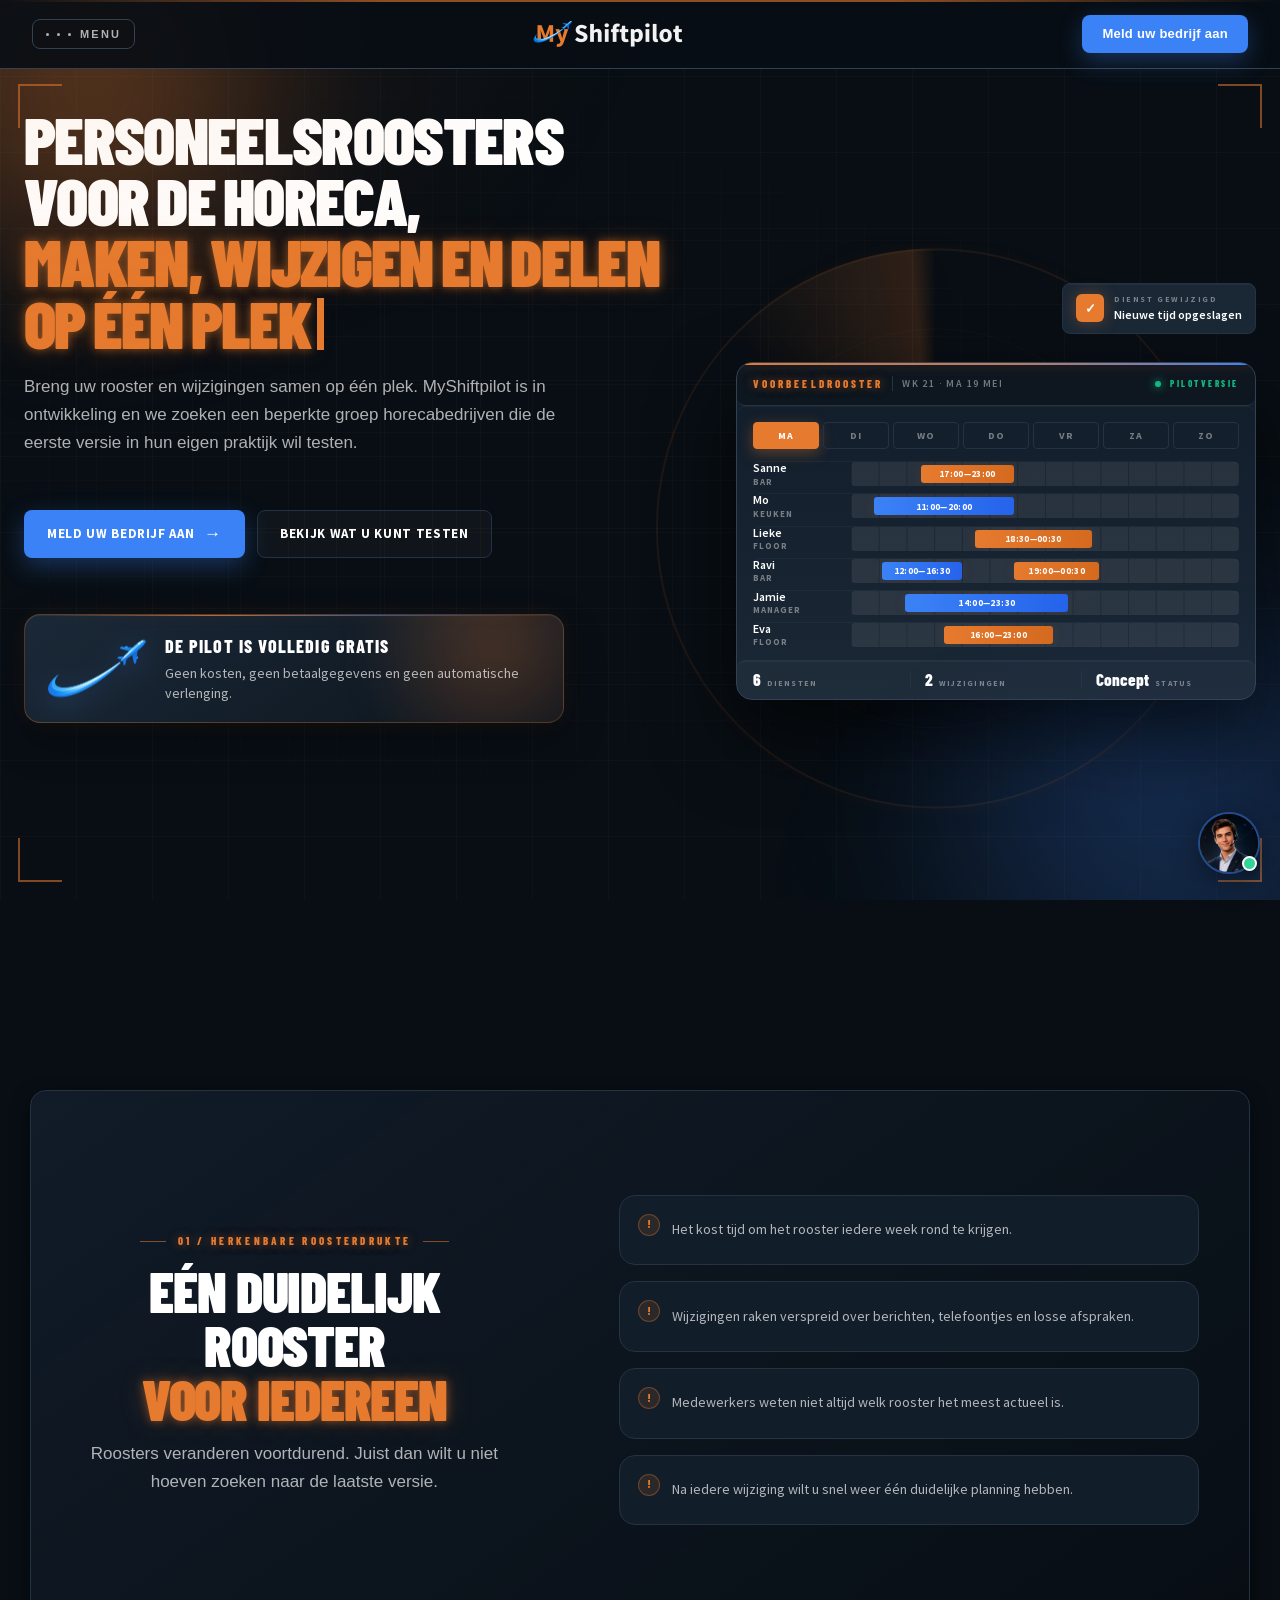
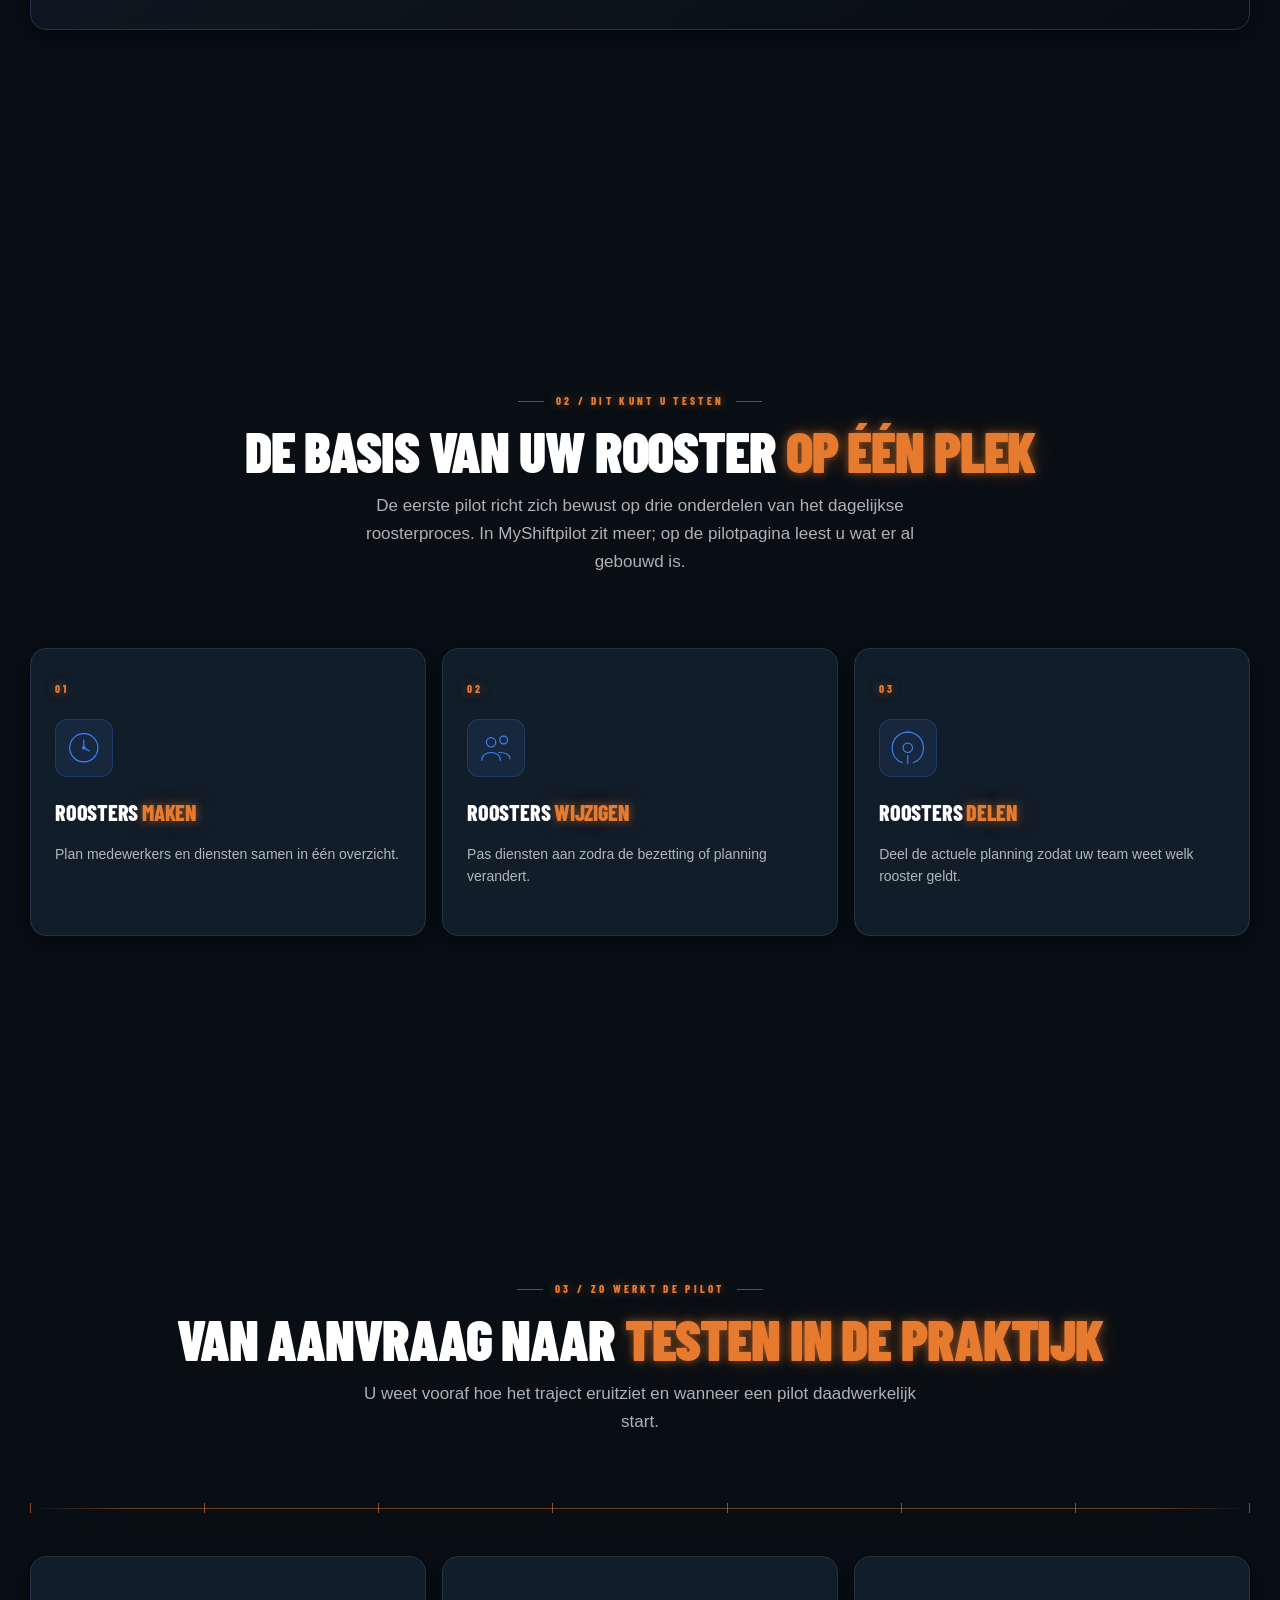
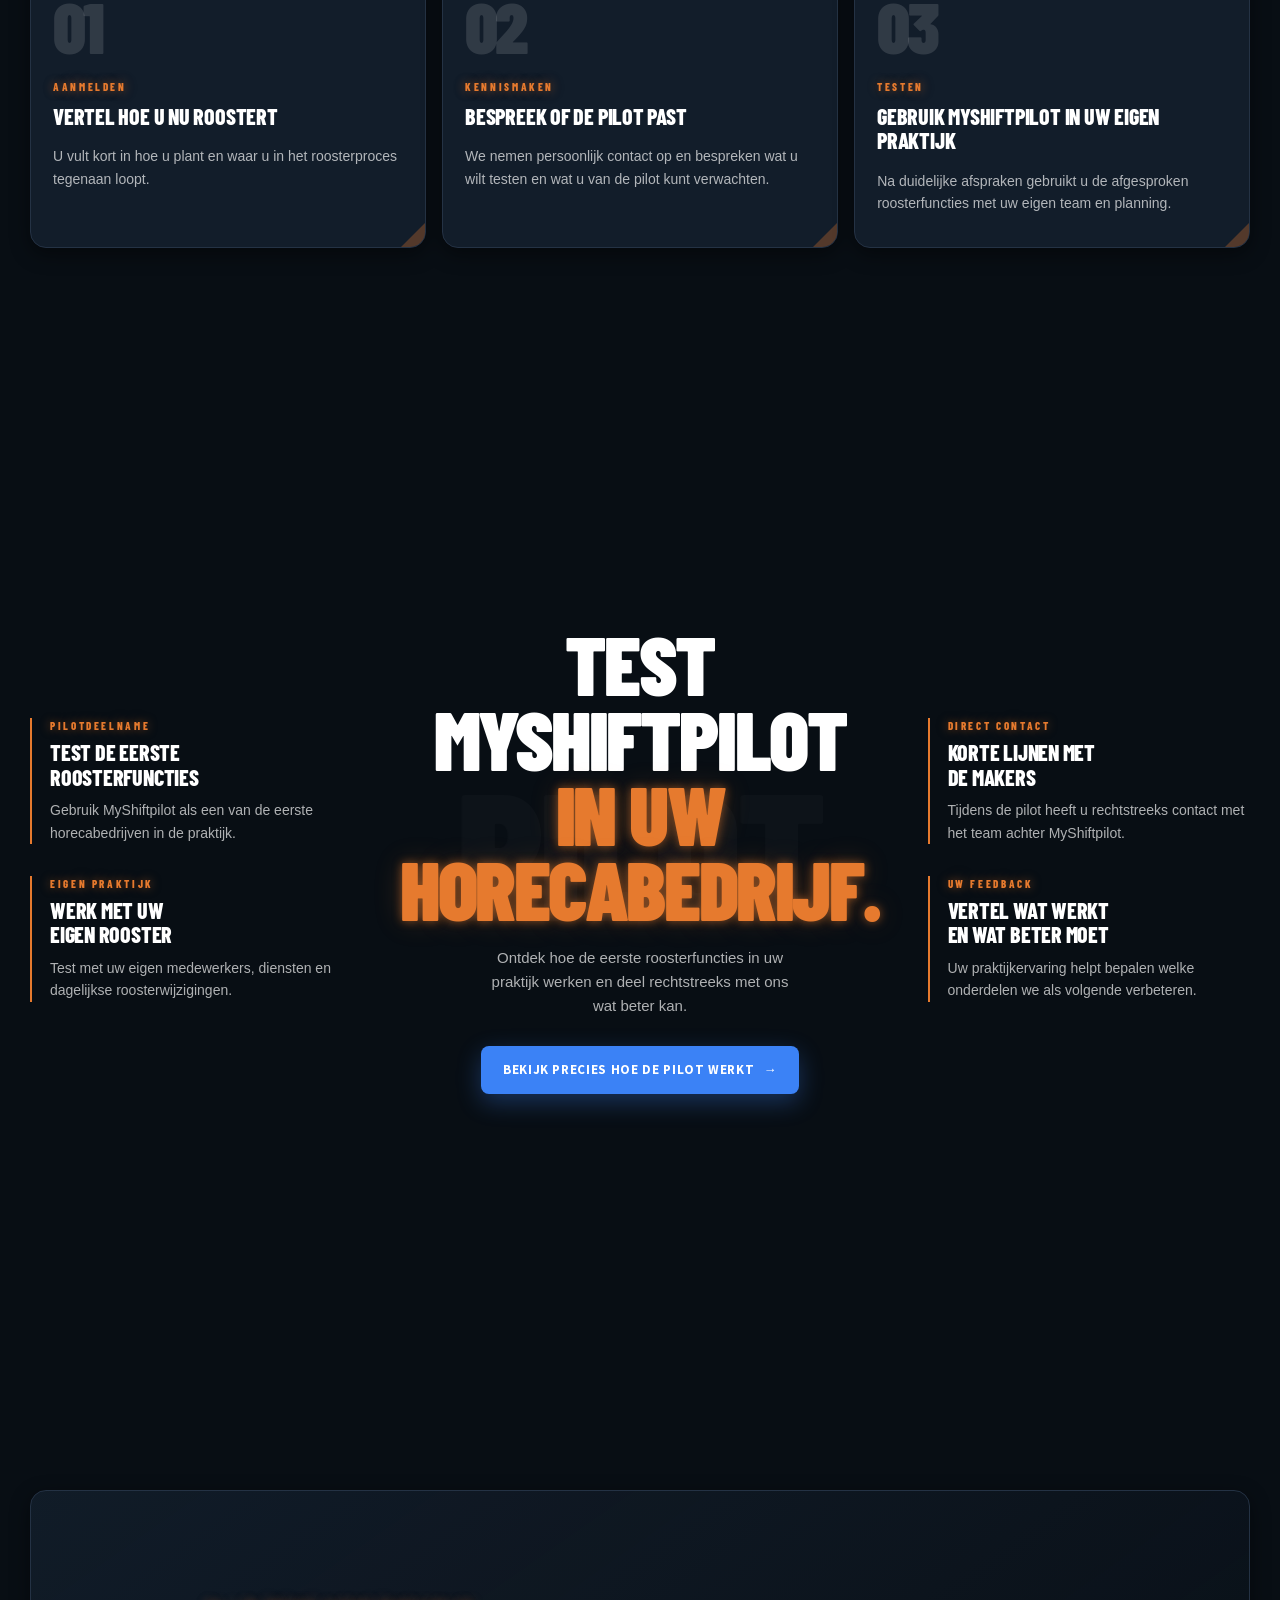
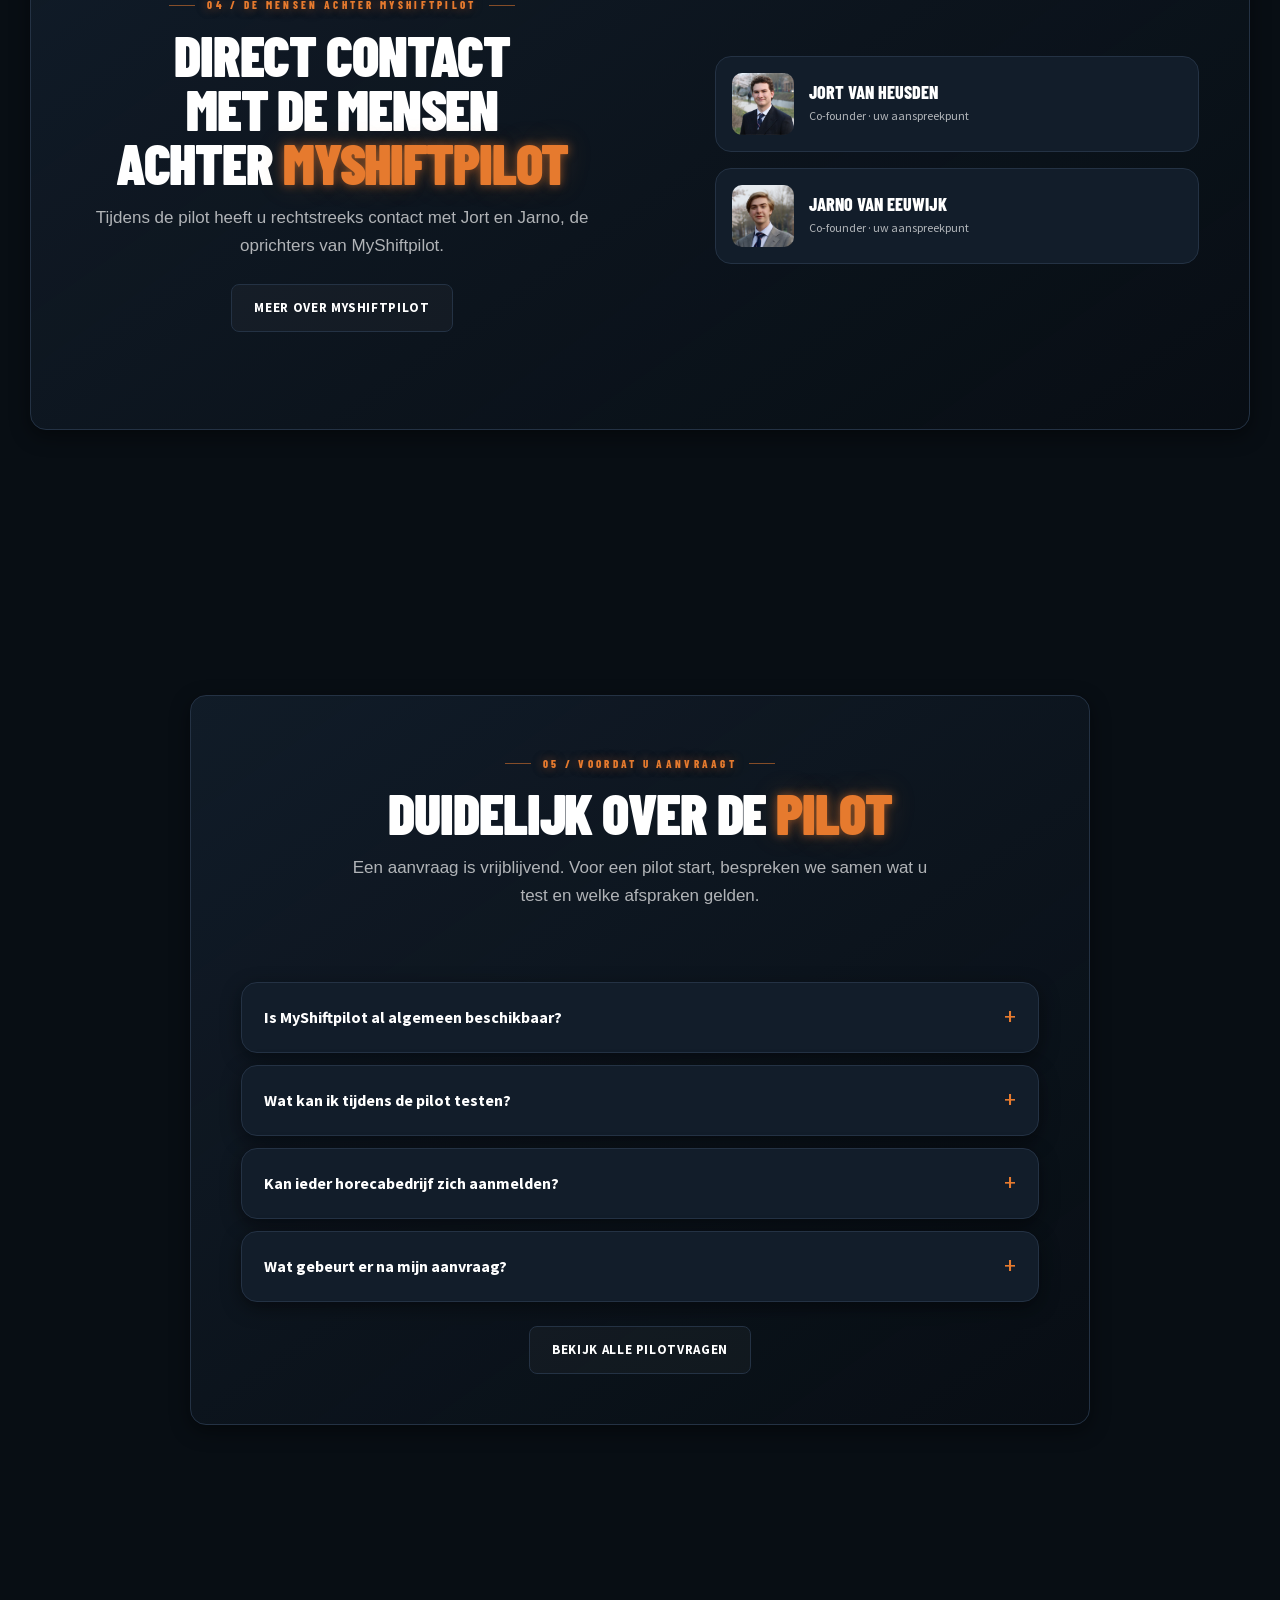
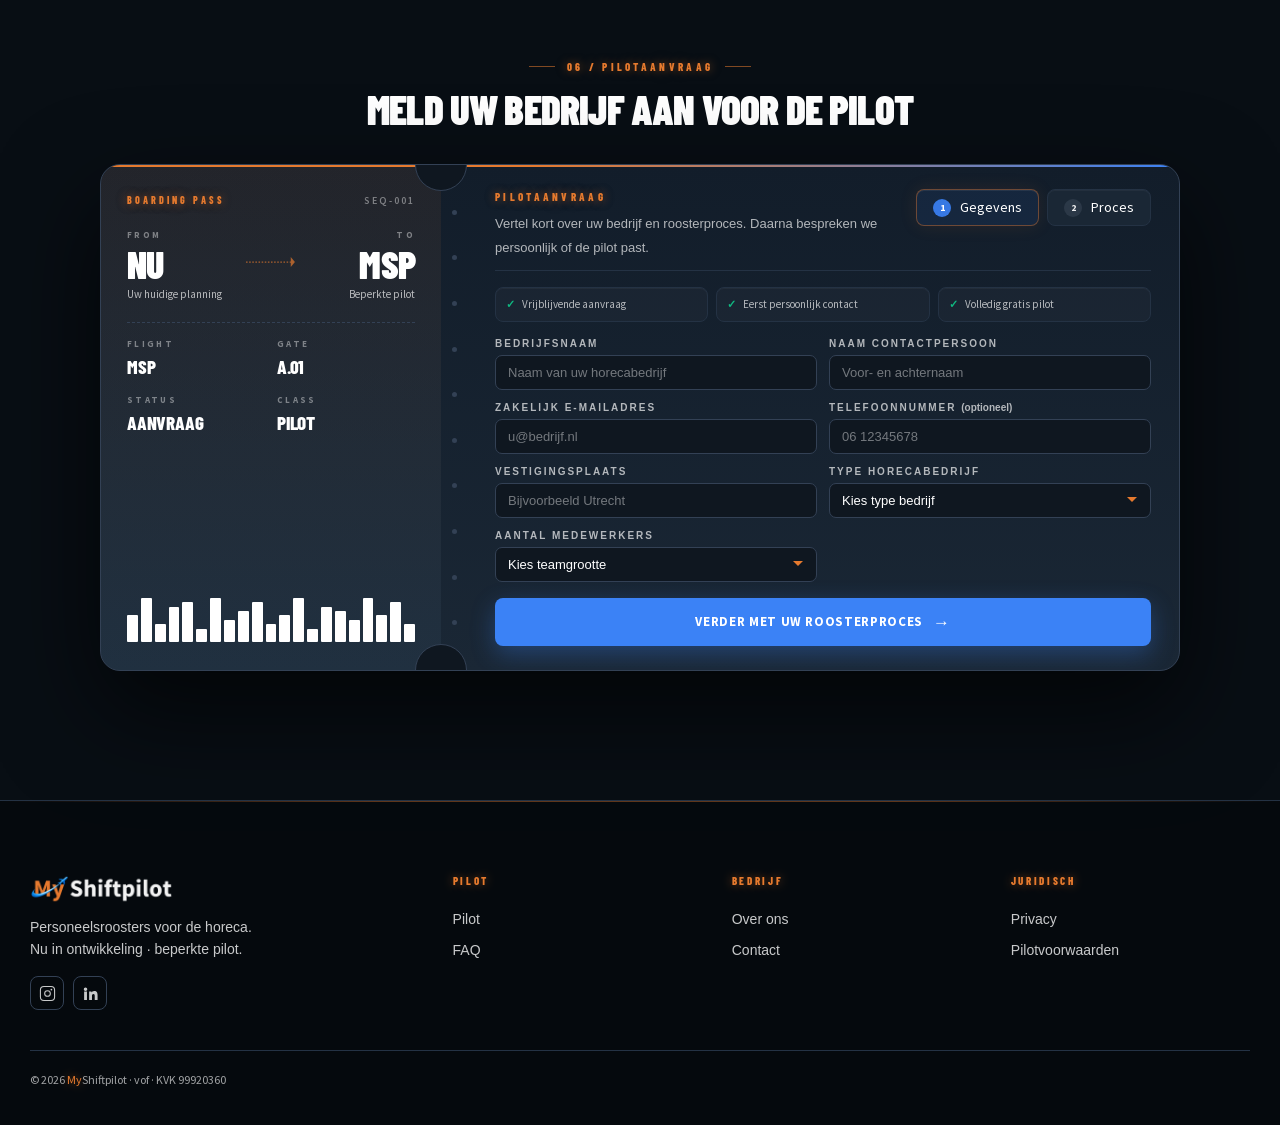
==== commit c0b828d4: "deploy: 06069195f2708ef0c49c2a3b63ce061196621ff3" ====
--- a/index.html
+++ b/index.html
@@ -968,13 +968,13 @@
     <button class="menu" id="menu-btn" aria-label="Open menu" aria-expanded="false" aria-controls="nav-panel">
       <span class="menu-dot"></span><span class="menu-dot"></span><span class="menu-dot"></span><span class="menu-txt">Menu</span>
     </button>
-    <a href="index.html" class="brand-logo" aria-label="MyShiftpilot home">
-      <img src="assets/img/logoMyShiftpilot_v5.png" alt="MyShiftpilot" class="logo-img">
+    <a href="/" class="brand-logo" aria-label="MyShiftpilot home">
+      <img src="assets/img/logo-myshiftpilot-612.webp" alt="MyShiftpilot" class="logo-img" width="612" height="136">
     </a>
     <a href="#pilot-aanvraag" class="login-btn">Meld uw bedrijf aan</a>
   </div>
   <nav class="nav-panel" id="nav-panel" aria-label="Hoofdmenu" aria-hidden="true">
-    <a href="index.html" class="np-link"><span class="np-num">01</span><span>Home</span></a>
+    <a href="/" class="np-link"><span class="np-num">01</span><span>Home</span></a>
     <a href="pilot.html" class="np-link"><span class="np-num">02</span><span>Pilot</span></a>
     <a href="faq.html" class="np-link"><span class="np-num">03</span><span>FAQ</span></a>
     <a href="about.html" class="np-link"><span class="np-num">04</span><span>Over ons</span></a>
@@ -1018,7 +1018,7 @@
         <a href="#mogelijkheden" class="cta ghost"><span>Bekijk wat u kunt testen</span></a>
       </div>
       <div class="hero-pilot-note delay-5" aria-label="De pilot is gratis">
-        <img src="assets/img/myshiftpilot-plane-swoosh.png" alt="" aria-hidden="true" class="hero-pilot-note-mark">
+        <img src="assets/img/myshiftpilot-plane-swoosh-208.webp" alt="" aria-hidden="true" class="hero-pilot-note-mark" width="208" height="139" decoding="async">
         <div><strong>De pilot is volledig gratis</strong><span>Geen kosten, geen betaalgegevens en geen automatische verlenging.</span></div>
       </div>
     </div>
@@ -1319,7 +1319,7 @@
 <footer class="ftr">
   <div class="ftr-grid">
     <div class="ftr-brand">
-      <img src="assets/img/logoMyShiftpilot_v5.png" alt="MyShiftpilot" class="ftr-logo-img">
+      <img src="assets/img/logo-myshiftpilot-612.webp" alt="MyShiftpilot" class="ftr-logo-img" width="612" height="136" loading="lazy" decoding="async">
       <p class="ftr-tag">Personeelsroosters voor de horeca.<br>Nu in ontwikkeling · beperkte pilot.</p>
       <div class="ftr-socials">
         <a href="https://instagram.com/myshiftpilot" target="_blank" rel="noopener" aria-label="Instagram"><svg width="17" height="17" viewBox="0 0 24 24" fill="none" stroke="currentColor" stroke-width="1.5"><rect x="2" y="2" width="20" height="20" rx="5"/><circle cx="12" cy="12" r="4"/><circle cx="17.5" cy="6.5" r=".5" fill="currentColor"/></svg></a>
--- a/assets/css/pilot-system.css
+++ b/assets/css/pilot-system.css
@@ -831,6 +831,25 @@
   body > main, body > footer { animation: none; }
 }
 
+/* Progressive enhancement: zonder scripting blijft alle kerncontent zichtbaar.
+   De pagina-eigen CSS mag animatiestarts definiëren, maar niet de leesbaarheid van
+   HTML afhankelijk maken van een succesvolle JavaScript-load. */
+@media (scripting: none) {
+  .reveal,
+  .f-card,
+  .step,
+  .df-item,
+  .df-center,
+  .sec-head,
+  .stat,
+  .sec-title .word {
+    opacity: 1 !important;
+    transform: none !important;
+  }
+  body > main,
+  body > footer { animation: none; }
+}
+
 /* De homepage heeft een breder hero-canvas dan de informatieve subpagina's.
    Daardoor blijven de titel en het roosterpaneel op ruime desktops uit elkaars zone. */
 @media (min-width: 1241px) {
